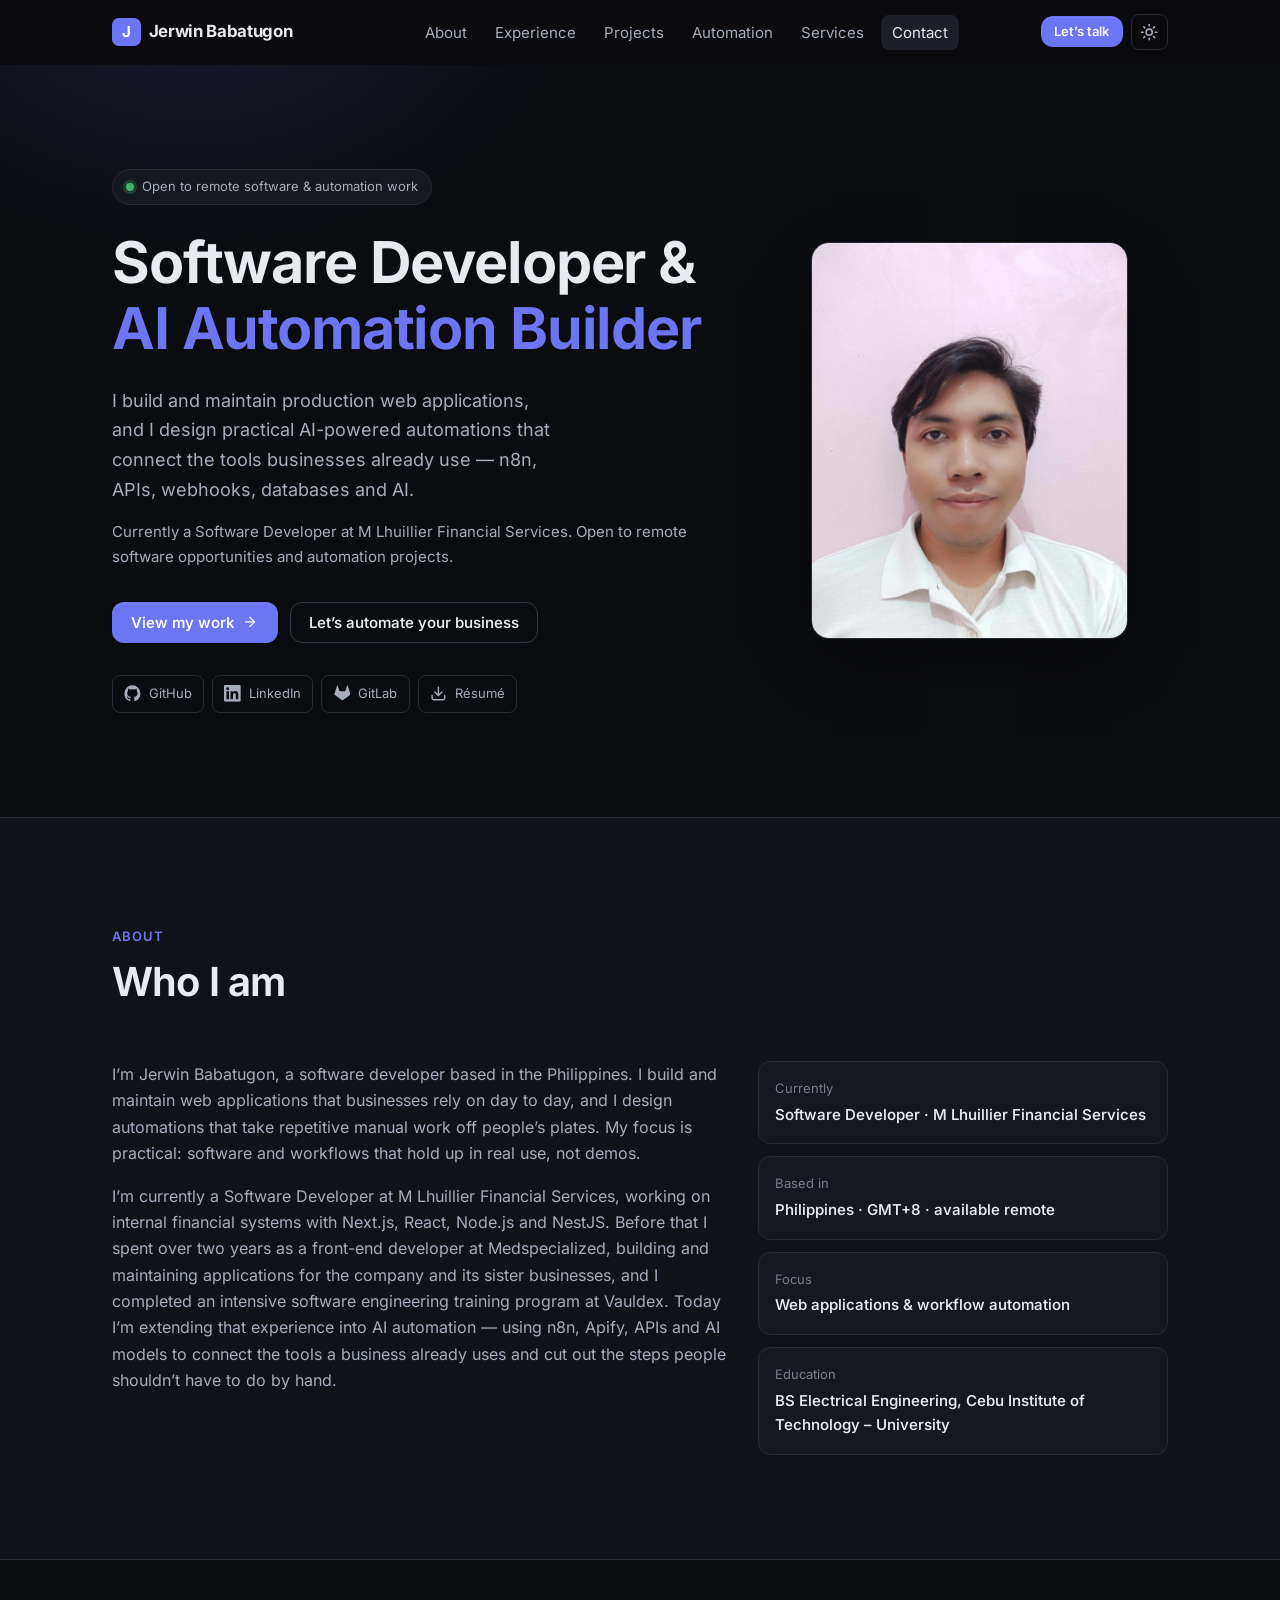
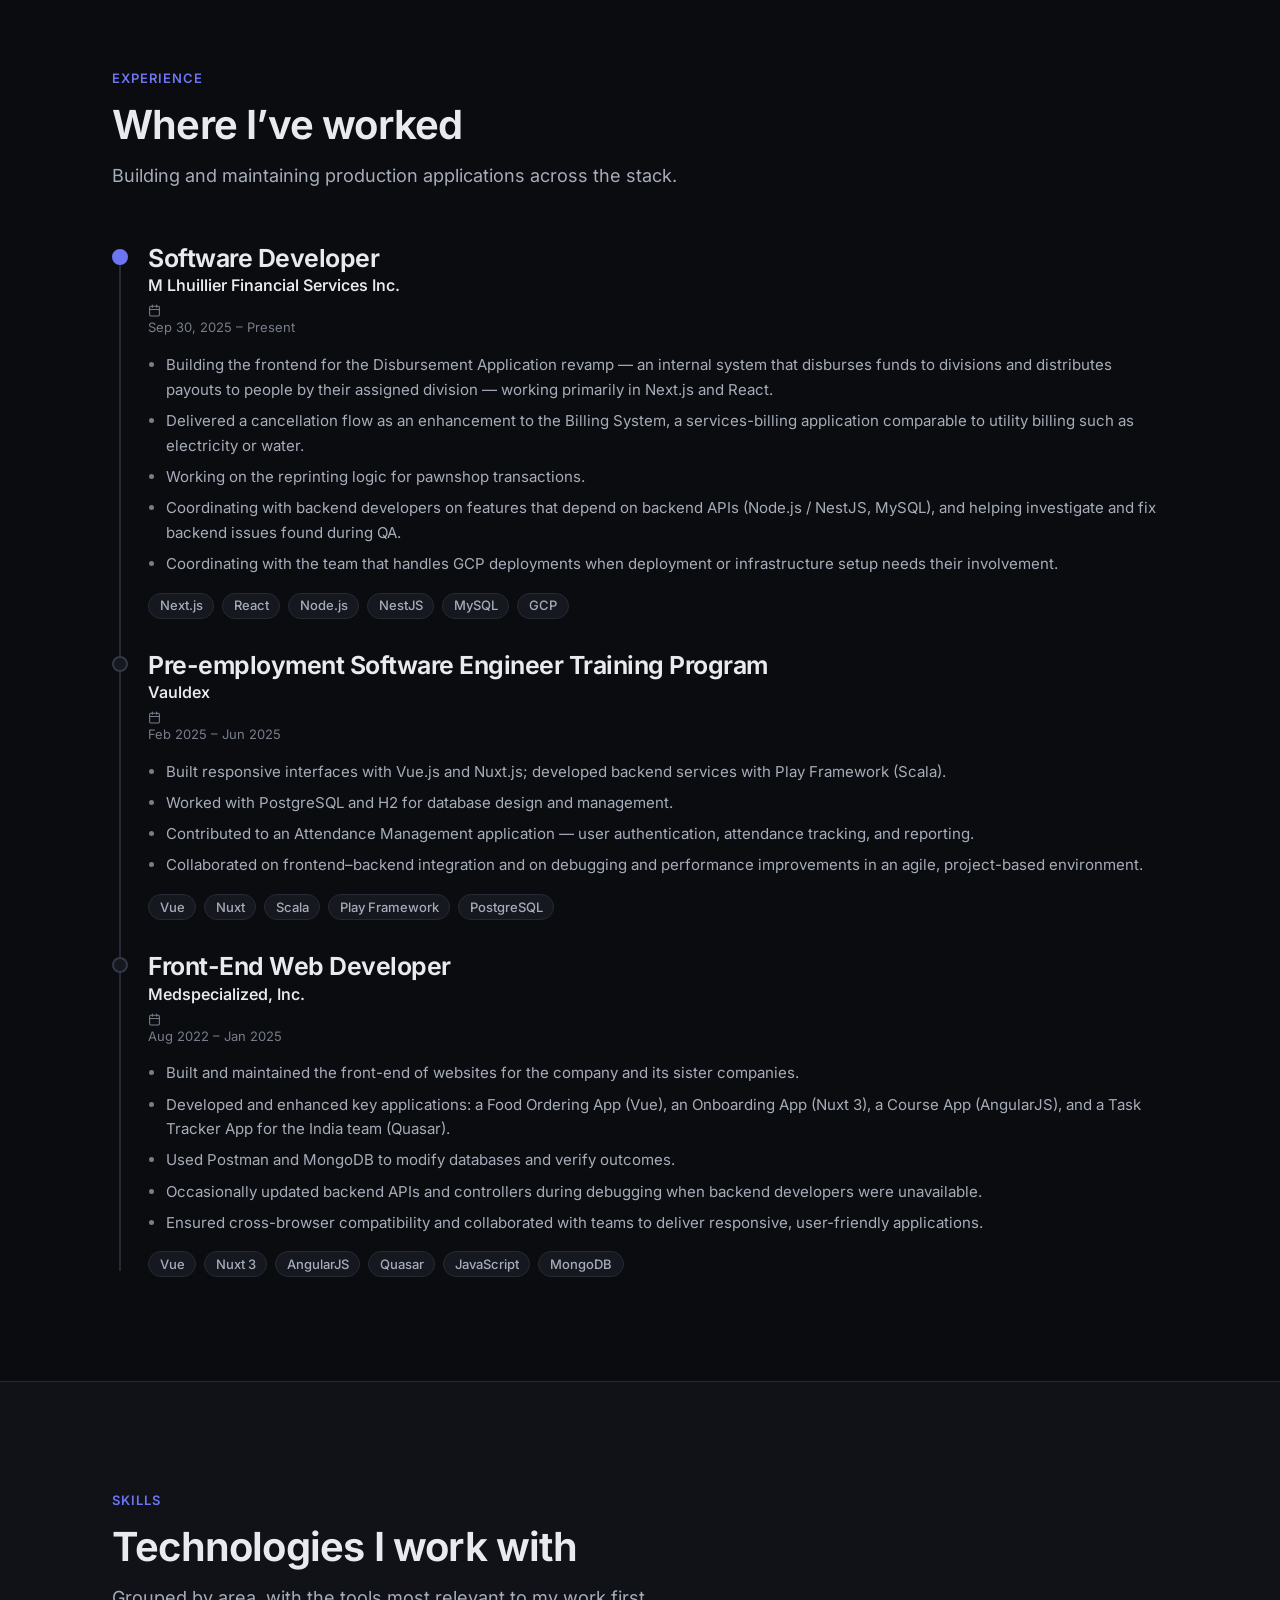
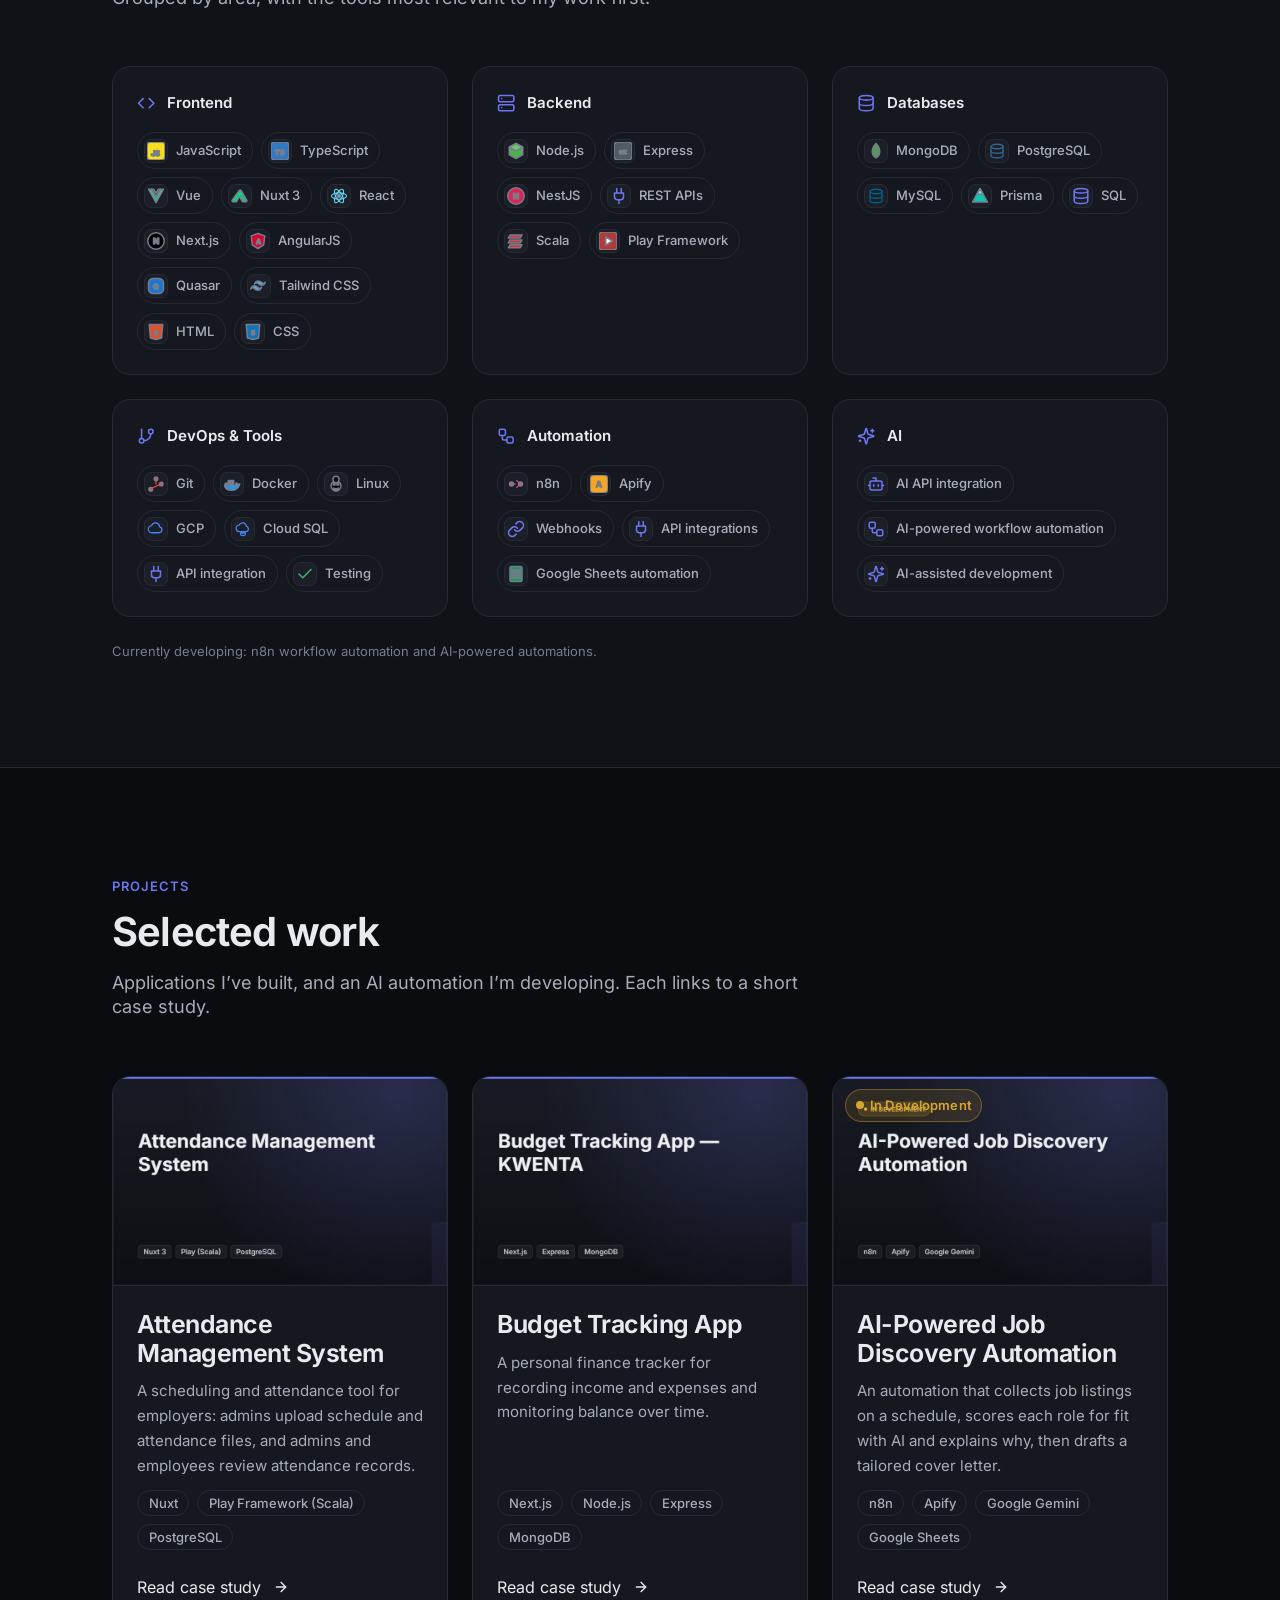
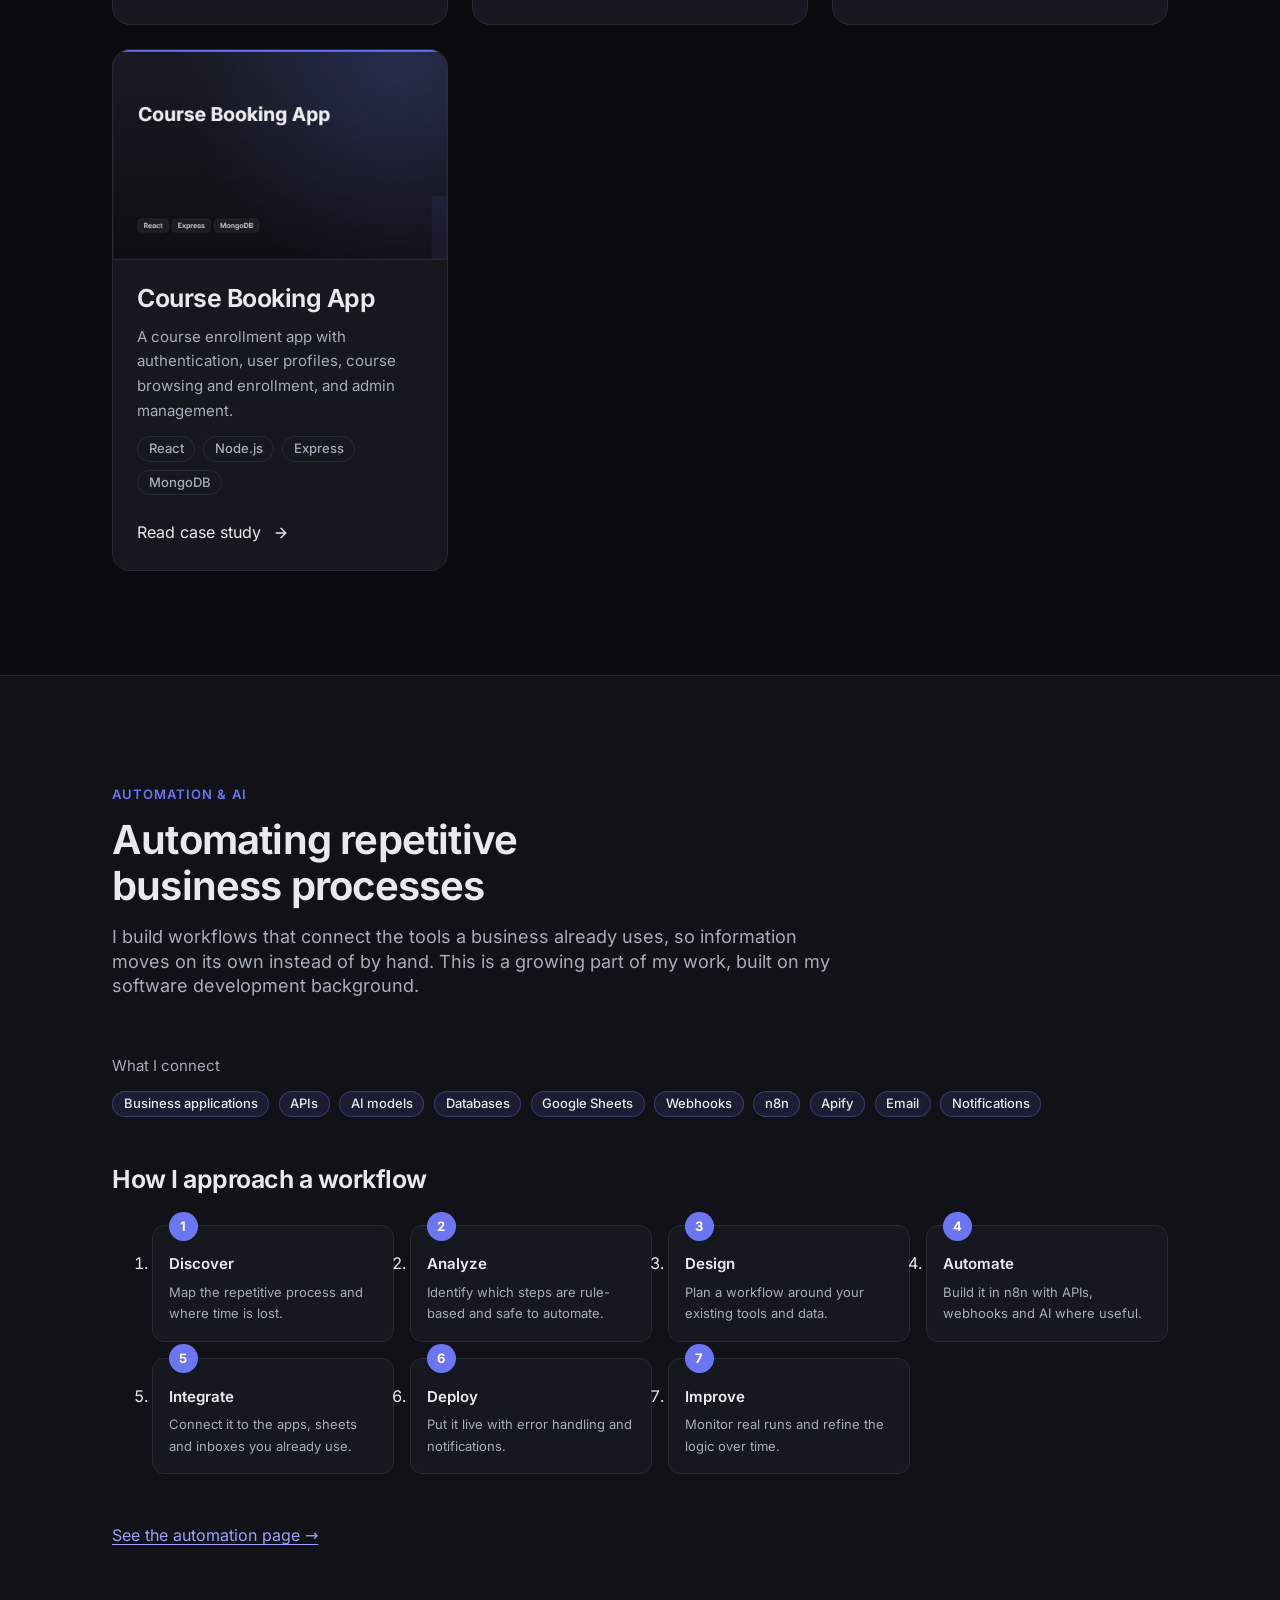
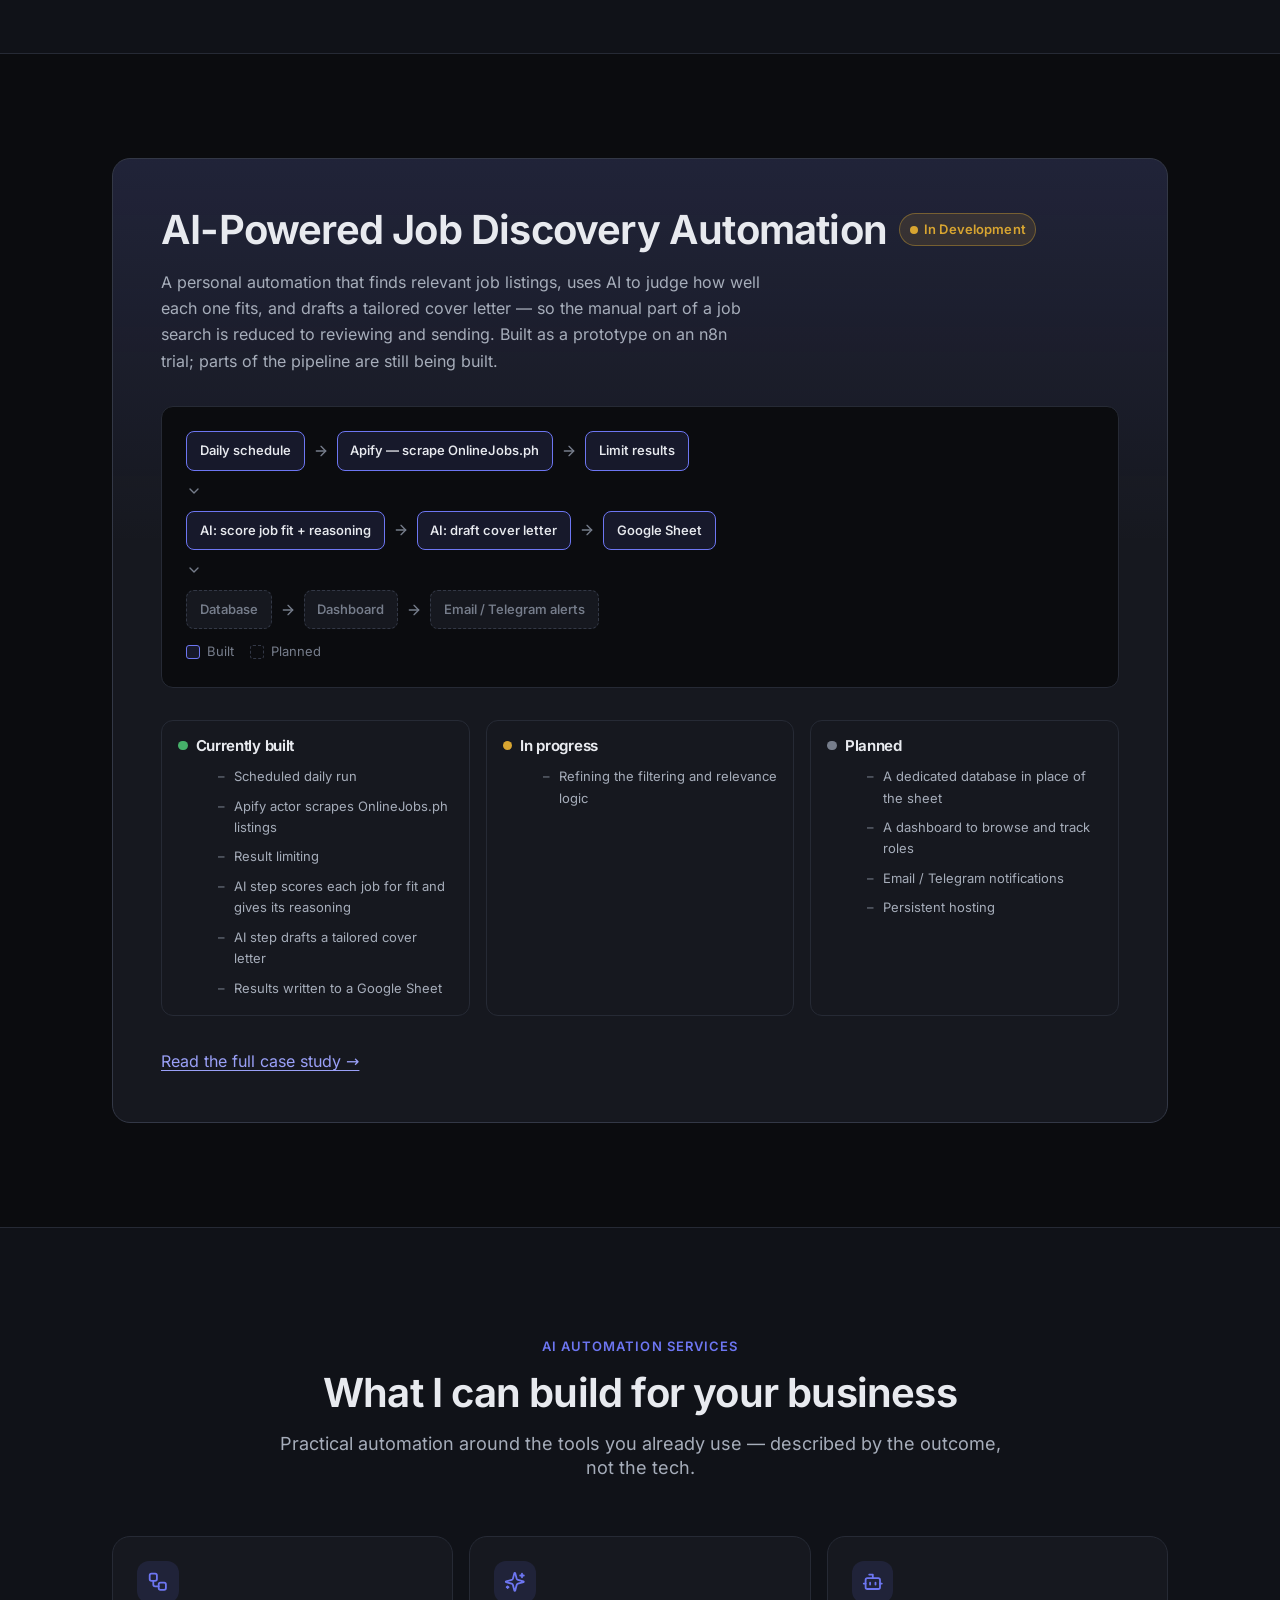
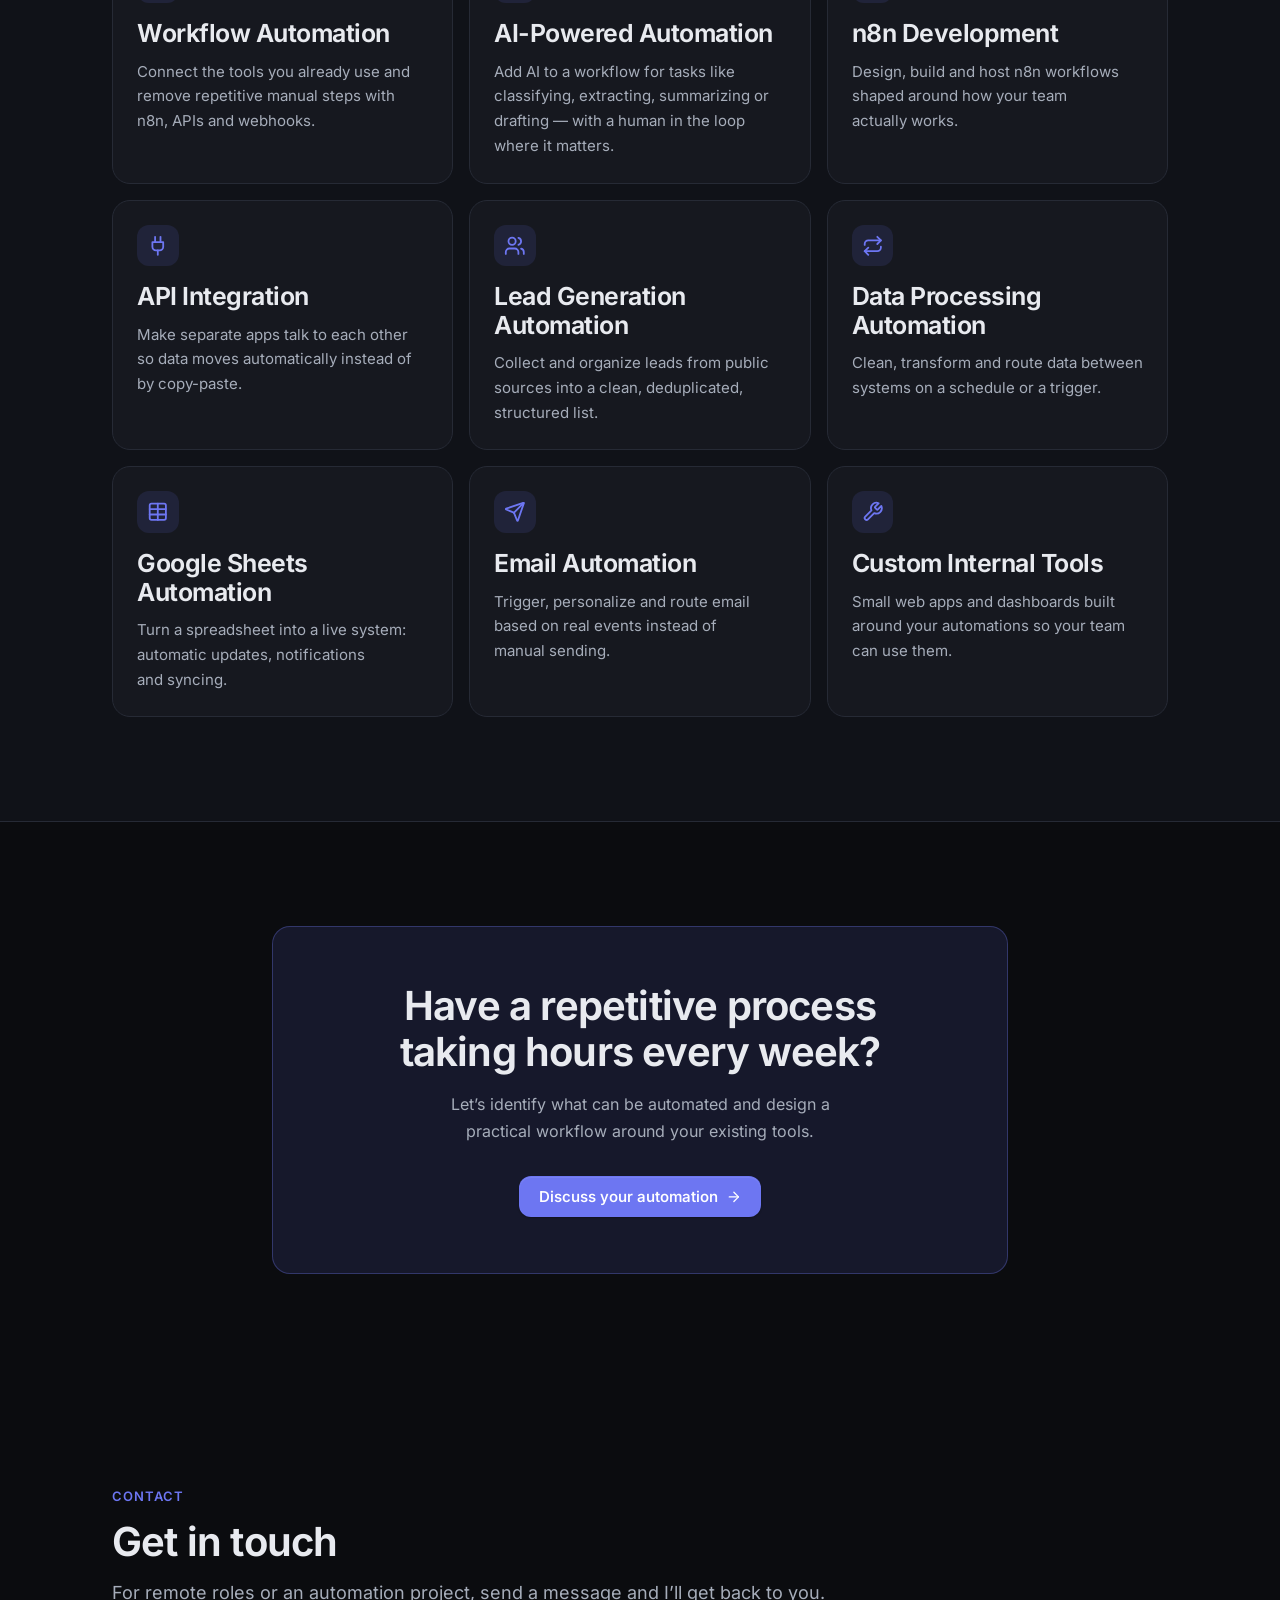
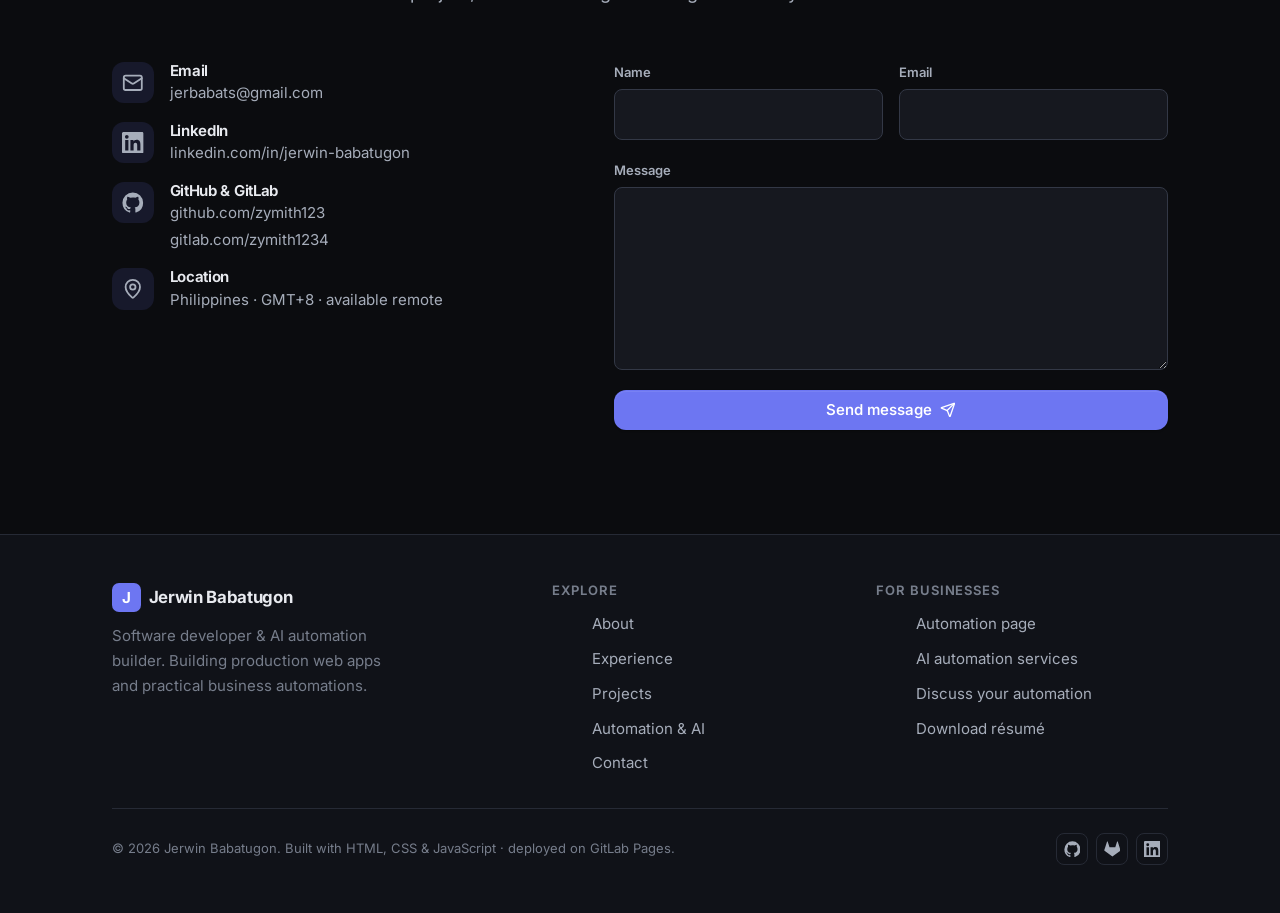
==== public/index.html @ f81b42f7 "Fix low-contrast tech-logo icons: proper colors + a visible tile behind each - Give every tech-chip " ====
<!DOCTYPE html>
<html lang="en" data-theme="dark">
<head>
  <meta charset="utf-8">
  <meta name="viewport" content="width=device-width, initial-scale=1">

  <title>Jerwin Babatugon — Software Developer &amp; AI Automation Builder</title>
  <meta name="description" content="Jerwin Babatugon is a software developer in the Philippines building production web apps with Next.js, React, Node.js and NestJS, and practical AI automations with n8n. Open to remote roles and automation projects.">
  <meta name="author" content="Jerwin Babatugon">
  <link rel="canonical" href="https://zymith1234.gitlab.io/jerwin-full-stack-dev/">

  <meta name="theme-color" content="#0b0c0f">
  <meta name="color-scheme" content="dark light">

  <!-- Open Graph / Twitter -->
  <meta property="og:type" content="website">
  <meta property="og:site_name" content="Jerwin Babatugon">
  <meta property="og:title" content="Jerwin Babatugon — Software Developer &amp; AI Automation Builder">
  <meta property="og:description" content="Software developer building production web apps with Next.js, React, Node.js and NestJS — and practical AI automations with n8n, APIs and webhooks.">
  <meta property="og:url" content="https://zymith1234.gitlab.io/jerwin-full-stack-dev/">
  <meta property="og:image" content="https://zymith1234.gitlab.io/jerwin-full-stack-dev/assets/img/og-image.jpg">
  <meta property="og:image:width" content="1200">
  <meta property="og:image:height" content="630">
  <meta name="twitter:card" content="summary_large_image">
  <meta name="twitter:title" content="Jerwin Babatugon — Software Developer &amp; AI Automation Builder">
  <meta name="twitter:description" content="Software developer building production web apps and practical AI automations.">
  <meta name="twitter:image" content="https://zymith1234.gitlab.io/jerwin-full-stack-dev/assets/img/og-image.jpg">

  <!-- Icons / manifest -->
  <link rel="icon" href="assets/img/favicon.svg" type="image/svg+xml">
  <link rel="icon" href="assets/img/favicon-32.png" sizes="32x32">
  <link rel="apple-touch-icon" href="assets/img/apple-touch-icon.png">
  <link rel="manifest" href="site.webmanifest">

  <!-- Fonts: self-hosted Inter, non-blocking -->
  <link rel="preload" href="assets/fonts/inter-variable.woff2" as="font" type="font/woff2" crossorigin>
  <link rel="stylesheet" href="assets/css/styles.css">

  <!-- Set theme before paint to avoid flash. Dark is the default. -->
  <script>
    document.documentElement.classList.add('js');
      try {
      var t = localStorage.getItem('theme');
      document.documentElement.setAttribute('data-theme', (t === 'light' || t === 'dark') ? t : 'dark');
    } catch (e) {
      document.documentElement.setAttribute('data-theme', 'dark');
    }
  </script>

  <script type="application/ld+json">
  {
    "@context": "https://schema.org",
    "@graph": [
      {
        "@type": "Person",
        "@id": "https://zymith1234.gitlab.io/jerwin-full-stack-dev/#person",
        "name": "Jerwin Babatugon",
        "jobTitle": "Software Developer",
        "url": "https://zymith1234.gitlab.io/jerwin-full-stack-dev/",
        "email": "mailto:jerbabats@gmail.com",
        "worksFor": { "@type": "Organization", "name": "M Lhuillier Financial Services Inc." },
        "address": { "@type": "PostalAddress", "addressCountry": "PH" },
        "knowsAbout": [
          "Software Development", "JavaScript", "TypeScript", "Vue.js", "Nuxt",
          "React", "Next.js", "Node.js", "NestJS", "MySQL", "PostgreSQL",
          "REST APIs", "Workflow Automation", "n8n", "AI Automation", "API Integration"
        ],
        "sameAs": [
          "https://github.com/zymith123",
          "https://gitlab.com/zymith1234",
          "https://www.linkedin.com/in/jerwin-babatugon"
        ]
      },
      {
        "@type": "WebSite",
        "@id": "https://zymith1234.gitlab.io/jerwin-full-stack-dev/#website",
        "url": "https://zymith1234.gitlab.io/jerwin-full-stack-dev/",
        "name": "Jerwin Babatugon — Portfolio",
        "publisher": { "@id": "https://zymith1234.gitlab.io/jerwin-full-stack-dev/#person" }
      }
    ]
  }
  </script>
</head>
<body>
  <svg id="icon-sprite" xmlns="http://www.w3.org/2000/svg" style="display:none" aria-hidden="true">
    <!-- stroke icons inherit fill/stroke/stroke-width from the consuming <svg> via CSS -->

    <symbol id="i-arrow-right" viewBox="0 0 24 24"><path d="M5 12h14"/><path d="m12 5 7 7-7 7"/></symbol>
    <symbol id="i-arrow-left" viewBox="0 0 24 24"><path d="m12 19-7-7 7-7"/><path d="M19 12H5"/></symbol>
    <symbol id="i-arrow-up" viewBox="0 0 24 24"><path d="m5 12 7-7 7 7"/><path d="M12 19V5"/></symbol>
    <symbol id="i-arrow-up-right" viewBox="0 0 24 24"><path d="M7 7h10v10"/><path d="M7 17 17 7"/></symbol>
    <symbol id="i-external" viewBox="0 0 24 24"><path d="M15 3h6v6"/><path d="M10 14 21 3"/><path d="M18 13v6a2 2 0 0 1-2 2H5a2 2 0 0 1-2-2V8a2 2 0 0 1 2-2h6"/></symbol>
    <symbol id="i-chevron-left" viewBox="0 0 24 24"><path d="m15 18-6-6 6-6"/></symbol>
    <symbol id="i-chevron-right" viewBox="0 0 24 24"><path d="m9 18 6-6-6-6"/></symbol>
    <symbol id="i-chevron-down" viewBox="0 0 24 24"><path d="m6 9 6 6 6-6"/></symbol>

    <symbol id="i-menu" viewBox="0 0 24 24"><line x1="4" x2="20" y1="6" y2="6"/><line x1="4" x2="20" y1="12" y2="12"/><line x1="4" x2="20" y1="18" y2="18"/></symbol>
    <symbol id="i-x" viewBox="0 0 24 24"><path d="M18 6 6 18"/><path d="m6 6 12 12"/></symbol>
    <symbol id="i-check" viewBox="0 0 24 24"><path d="M20 6 9 17l-5-5"/></symbol>
    <symbol id="i-sun" viewBox="0 0 24 24"><circle cx="12" cy="12" r="4"/><path d="M12 2v2"/><path d="M12 20v2"/><path d="m4.93 4.93 1.41 1.41"/><path d="m17.66 17.66 1.41 1.41"/><path d="M2 12h2"/><path d="M20 12h2"/><path d="m6.34 17.66-1.41 1.41"/><path d="m19.07 4.93-1.41 1.41"/></symbol>
    <symbol id="i-moon" viewBox="0 0 24 24"><path d="M12 3a6 6 0 0 0 9 9 9 9 0 1 1-9-9Z"/></symbol>

    <symbol id="i-mail" viewBox="0 0 24 24"><rect width="20" height="16" x="2" y="4" rx="2"/><path d="m22 7-8.97 5.7a1.94 1.94 0 0 1-2.06 0L2 7"/></symbol>
    <symbol id="i-download" viewBox="0 0 24 24"><path d="M21 15v4a2 2 0 0 1-2 2H5a2 2 0 0 1-2-2v-4"/><polyline points="7 10 12 15 17 10"/><line x1="12" x2="12" y1="15" y2="3"/></symbol>
    <symbol id="i-map-pin" viewBox="0 0 24 24"><path d="M20 10c0 4.993-5.539 10.193-7.399 11.799a1 1 0 0 1-1.202 0C9.539 20.193 4 14.993 4 10a8 8 0 0 1 16 0"/><circle cx="12" cy="10" r="3"/></symbol>
    <symbol id="i-calendar" viewBox="0 0 24 24"><path d="M8 2v4"/><path d="M16 2v4"/><rect width="18" height="18" x="3" y="4" rx="2"/><path d="M3 10h18"/></symbol>

    <symbol id="i-code" viewBox="0 0 24 24"><polyline points="16 18 22 12 16 6"/><polyline points="8 6 2 12 8 18"/></symbol>
    <symbol id="i-server" viewBox="0 0 24 24"><rect width="20" height="8" x="2" y="2" rx="2"/><rect width="20" height="8" x="2" y="14" rx="2"/><line x1="6" x2="6.01" y1="6" y2="6"/><line x1="6" x2="6.01" y1="18" y2="18"/></symbol>
    <symbol id="i-database" viewBox="0 0 24 24"><ellipse cx="12" cy="5" rx="9" ry="3"/><path d="M3 5v14a9 3 0 0 0 18 0V5"/><path d="M3 12a9 3 0 0 0 18 0"/></symbol>
    <symbol id="i-git-branch" viewBox="0 0 24 24"><line x1="6" x2="6" y1="3" y2="15"/><circle cx="18" cy="6" r="3"/><circle cx="6" cy="18" r="3"/><path d="M18 9a9 9 0 0 1-9 9"/></symbol>
    <symbol id="i-workflow" viewBox="0 0 24 24"><rect width="8" height="8" x="3" y="3" rx="2"/><path d="M7 11v4a2 2 0 0 0 2 2h4"/><rect width="8" height="8" x="13" y="13" rx="2"/></symbol>
    <symbol id="i-sparkles" viewBox="0 0 24 24"><path d="M9.937 15.5A2 2 0 0 0 8.5 14.063l-6.135-1.582a.5.5 0 0 1 0-.962L8.5 9.936A2 2 0 0 0 9.937 8.5l1.582-6.135a.5.5 0 0 1 .963 0L14.063 8.5A2 2 0 0 0 15.5 9.937l6.135 1.581a.5.5 0 0 1 0 .964L15.5 14.063a2 2 0 0 0-1.437 1.437l-1.582 6.135a.5.5 0 0 1-.963 0z"/><path d="M20 3v4"/><path d="M22 5h-4"/><path d="M4 17v2"/><path d="M5 18H3"/></symbol>
    <symbol id="i-plug" viewBox="0 0 24 24"><path d="M12 22v-5"/><path d="M9 8V2"/><path d="M15 8V2"/><path d="M18 8v5a4 4 0 0 1-4 4h-4a4 4 0 0 1-4-4V8Z"/></symbol>
    <symbol id="i-users" viewBox="0 0 24 24"><path d="M16 21v-2a4 4 0 0 0-4-4H6a4 4 0 0 0-4 4v2"/><circle cx="9" cy="7" r="4"/><path d="M22 21v-2a4 4 0 0 0-3-3.87"/><path d="M16 3.13a4 4 0 0 1 0 7.75"/></symbol>
    <symbol id="i-repeat" viewBox="0 0 24 24"><path d="m17 2 4 4-4 4"/><path d="M3 11v-1a4 4 0 0 1 4-4h14"/><path d="m7 22-4-4 4-4"/><path d="M21 13v1a4 4 0 0 1-4 4H3"/></symbol>
    <symbol id="i-table" viewBox="0 0 24 24"><path d="M12 3v18"/><rect width="18" height="18" x="3" y="3" rx="2"/><path d="M3 9h18"/><path d="M3 15h18"/></symbol>
    <symbol id="i-send" viewBox="0 0 24 24"><path d="M14.536 21.686a.5.5 0 0 0 .937-.024l6.5-19a.496.496 0 0 0-.635-.635l-19 6.5a.5.5 0 0 0-.024.937l7.93 3.18a2 2 0 0 1 1.112 1.11z"/><path d="m21.854 2.147-10.94 10.939"/></symbol>
    <symbol id="i-wrench" viewBox="0 0 24 24"><path d="M14.7 6.3a1 1 0 0 0 0 1.4l1.6 1.6a1 1 0 0 0 1.4 0l3.77-3.77a6 6 0 0 1-7.94 7.94l-6.91 6.91a2.12 2.12 0 0 1-3-3l6.91-6.91a6 6 0 0 1 7.94-7.94l-3.76 3.76z"/></symbol>
    <symbol id="i-bot" viewBox="0 0 24 24"><path d="M12 8V4H8"/><rect width="16" height="12" x="4" y="8" rx="2"/><path d="M2 14h2"/><path d="M20 14h2"/><path d="M15 13v2"/><path d="M9 13v2"/></symbol>
    <symbol id="i-layers" viewBox="0 0 24 24"><path d="M12.83 2.18a2 2 0 0 0-1.66 0L2.6 6.08a1 1 0 0 0 0 1.83l8.58 3.91a2 2 0 0 0 1.66 0l8.58-3.9a1 1 0 0 0 0-1.83z"/><path d="M2 12a1 1 0 0 0 .58.91l8.6 3.91a2 2 0 0 0 1.65 0l8.58-3.9A1 1 0 0 0 22 12"/><path d="M2 17a1 1 0 0 0 .58.91l8.6 3.91a2 2 0 0 0 1.65 0l8.58-3.9A1 1 0 0 0 22 17"/></symbol>
    <symbol id="i-search" viewBox="0 0 24 24"><circle cx="11" cy="11" r="8"/><path d="m21 21-4.3-4.3"/></symbol>
    <symbol id="i-clipboard" viewBox="0 0 24 24"><rect width="8" height="4" x="8" y="2" rx="1"/><path d="M16 4h2a2 2 0 0 1 2 2v14a2 2 0 0 1-2 2H6a2 2 0 0 1-2-2V6a2 2 0 0 1 2-2h2"/></symbol>
    <symbol id="i-pen" viewBox="0 0 24 24"><path d="M12 20h9"/><path d="M16.376 3.622a1 1 0 0 1 3.002 3.002L7.368 18.635a2 2 0 0 1-.855.506l-2.872.838a.5.5 0 0 1-.62-.62l.838-2.872a2 2 0 0 1 .506-.854z"/></symbol>
    <symbol id="i-rocket" viewBox="0 0 24 24"><path d="M4.5 16.5c-1.5 1.26-2 5-2 5s3.74-.5 5-2c.71-.84.7-2.13-.09-2.91a2.18 2.18 0 0 0-2.91-.09z"/><path d="m12 15-3-3a22 22 0 0 1 2-3.95A12.88 12.88 0 0 1 22 2c0 2.72-.78 7.5-6 11a22.35 22.35 0 0 1-4 2z"/><path d="M9 12H4s.55-3.03 2-4c1.62-1.08 5 0 5 0"/><path d="M12 15v5s3.03-.55 4-2c1.08-1.62 0-5 0-5"/></symbol>
    <symbol id="i-trending-up" viewBox="0 0 24 24"><path d="M16 7h6v6"/><path d="m22 7-8.5 8.5-5-5L2 17"/></symbol>
    <symbol id="i-link" viewBox="0 0 24 24"><path d="M10 13a5 5 0 0 0 7.54.54l3-3a5 5 0 0 0-7.07-7.07l-1.72 1.71"/><path d="M14 11a5 5 0 0 0-7.54-.54l-3 3a5 5 0 0 0 7.07 7.07l1.71-1.71"/></symbol>

    <!-- brand glyphs: fill-based -->
    <symbol id="i-github" viewBox="0 0 24 24" fill="currentColor" stroke="none"><path d="M12 .5A11.5 11.5 0 0 0 .5 12a11.5 11.5 0 0 0 7.86 10.92c.575.106.785-.25.785-.556 0-.274-.01-1-.015-1.964-3.196.695-3.87-1.54-3.87-1.54-.523-1.328-1.277-1.682-1.277-1.682-1.043-.714.08-.699.08-.699 1.153.081 1.76 1.184 1.76 1.184 1.025 1.756 2.69 1.249 3.345.955.104-.742.401-1.249.729-1.536-2.552-.29-5.235-1.276-5.235-5.68 0-1.255.448-2.28 1.183-3.084-.119-.29-.513-1.459.112-3.042 0 0 .965-.309 3.163 1.178a11.02 11.02 0 0 1 2.88-.387c.977.004 1.96.132 2.88.387 2.196-1.487 3.16-1.178 3.16-1.178.626 1.583.232 2.752.114 3.042.737.804 1.182 1.829 1.182 3.084 0 4.415-2.687 5.386-5.247 5.671.413.355.78 1.056.78 2.129 0 1.537-.014 2.776-.014 3.154 0 .309.207.668.79.555A11.5 11.5 0 0 0 23.5 12 11.5 11.5 0 0 0 12 .5Z"/></symbol>
    <symbol id="i-linkedin" viewBox="0 0 24 24" fill="currentColor" stroke="none"><path d="M20.45 20.45h-3.56v-5.57c0-1.33-.03-3.04-1.85-3.04-1.85 0-2.14 1.45-2.14 2.94v5.67H9.35V9h3.42v1.56h.05c.48-.9 1.64-1.85 3.37-1.85 3.6 0 4.27 2.37 4.27 5.46v6.28zM5.34 7.43a2.07 2.07 0 1 1 0-4.14 2.07 2.07 0 0 1 0 4.14zM7.12 20.45H3.55V9h3.57v11.45zM22.22 0H1.77C.79 0 0 .77 0 1.72v20.56C0 23.23.79 24 1.77 24h20.45c.98 0 1.78-.77 1.78-1.72V1.72C24 .77 23.2 0 22.22 0z"/></symbol>
    <symbol id="i-gitlab" viewBox="0 0 24 24" fill="currentColor" stroke="none"><path d="m23.55 13.03-1.32-4.08-2.62-8.06a.45.45 0 0 0-.86 0L16.13 8.9H7.87L5.25.89a.45.45 0 0 0-.86 0L1.77 8.95.45 13.03a.9.9 0 0 0 .33 1.01L12 22.28l11.22-8.24a.9.9 0 0 0 .33-1.01"/></symbol>

    <symbol id="i-briefcase" viewBox="0 0 24 24"><path d="M16 20V4a2 2 0 0 0-2-2h-4a2 2 0 0 0-2 2v16"/><rect width="20" height="14" x="2" y="6" rx="2"/></symbol>
    <symbol id="i-graduation" viewBox="0 0 24 24"><path d="M21.42 10.922a1 1 0 0 0-.019-1.838L12.83 5.18a2 2 0 0 0-1.66 0L2.6 9.08a1 1 0 0 0 0 1.832l8.57 3.908a2 2 0 0 0 1.66 0z"/><path d="M22 10v6"/><path d="M6 12.5V16a6 3 0 0 0 12 0v-3.5"/></symbol>

    <!-- technology logos: colors are baked in (not currentColor) so they read correctly in both themes -->
    <symbol id="logo-javascript" viewBox="0 0 24 24"><rect width="24" height="24" rx="5" fill="#F7DF1E"/><text x="16.7" y="18.5" font-size="10" font-weight="700" text-anchor="end" fill="#111">JS</text></symbol>
    <symbol id="logo-typescript" viewBox="0 0 24 24"><rect width="24" height="24" rx="5" fill="#3178C6"/><text x="12" y="16.8" font-size="9.5" font-weight="700" text-anchor="middle" fill="#fff">TS</text></symbol>
    <symbol id="logo-vue" viewBox="0 0 24 24"><path fill="#41B883" d="M2 3h4.1L12 13.2 17.9 3H22L12 21z"/><path fill="#35495E" d="M6.1 3H9l3 5.2L15 3h2.9L12 13.2z"/></symbol>
    <symbol id="logo-nuxt" viewBox="0 0 24 24"><path fill="#00DC82" d="M11.14 4.7a1.4 1.4 0 0 1 2.42.02l7.44 12.9a1.4 1.4 0 0 1-1.21 2.1h-4.4l-4.1-7.1-4.09 7.1H2.8a1.4 1.4 0 0 1-1.21-2.1z"/><path fill="#00DC82" opacity=".55" d="m14.6 9.9 4.16 7.2-.14.62h-3.83l-1.98-3.42z"/></symbol>
    <symbol id="logo-react" viewBox="0 0 24 24"><g fill="none" stroke="#61DAFB" stroke-width="1.4"><ellipse cx="12" cy="12" rx="10" ry="4.2"/><ellipse cx="12" cy="12" rx="10" ry="4.2" transform="rotate(60 12 12)"/><ellipse cx="12" cy="12" rx="10" ry="4.2" transform="rotate(120 12 12)"/></g><circle cx="12" cy="12" r="2.1" fill="#61DAFB"/></symbol>
    <symbol id="logo-nextjs" viewBox="0 0 24 24"><circle cx="12" cy="12" r="11" fill="#000"/><text x="12" y="16.3" font-size="11" font-weight="700" text-anchor="middle" fill="#fff">N</text></symbol>
    <symbol id="logo-angular" viewBox="0 0 24 24"><path fill="#DD0031" d="M12 2 21 5.2l-1.4 12.1L12 22l-7.6-4.7L3 5.2z"/><text x="12" y="16" font-size="9" font-weight="700" text-anchor="middle" fill="#fff">A</text></symbol>
    <symbol id="logo-quasar" viewBox="0 0 24 24"><rect x="2" y="2" width="20" height="20" rx="6" fill="#1976D2"/><text x="12" y="16" font-size="9.5" font-weight="700" text-anchor="middle" fill="#fff">Q</text></symbol>
    <symbol id="logo-tailwind" viewBox="0 0 24 24"><path fill="#38BDF8" d="M6 9.2c.8-2.7 2.5-4 5.1-4 3.7 0 4.2 2.7 6 3.2 1.2.4 2.3-.1 3.3-1.4-.8 2.7-2.5 4-5.1 4-3.7 0-4.2-2.7-6-3.2-1.2-.4-2.3.1-3.3 1.4z"/><path fill="#38BDF8" d="M1 15.8c.8-2.7 2.5-4 5.1-4 3.7 0 4.2 2.7 6 3.2 1.2.4 2.3-.1 3.3-1.4-.8 2.7-2.5 4-5.1 4-3.7 0-4.2-2.7-6-3.2-1.2-.4-2.3.1-3.3 1.4z"/></symbol>
    <symbol id="logo-html5" viewBox="0 0 24 24"><path fill="#E34F26" d="M3 2h18l-1.6 18.1L12 22l-7.4-1.9z"/><text x="12" y="16" font-size="8.5" font-weight="700" text-anchor="middle" fill="#fff">5</text></symbol>
    <symbol id="logo-css3" viewBox="0 0 24 24"><path fill="#1572B6" d="M3 2h18l-1.6 18.1L12 22l-7.4-1.9z"/><text x="12" y="16" font-size="8.5" font-weight="700" text-anchor="middle" fill="#fff">3</text></symbol>
    <symbol id="logo-nodejs" viewBox="0 0 24 24"><path fill="#4CAF50" d="M12 2 21 7v10l-9 5-9-5V7z"/><path fill="#6CC96F" d="M12 2 21 7l-9 5-9-5z"/></symbol>
    <symbol id="logo-express" viewBox="0 0 24 24"><rect width="24" height="24" rx="5" fill="#525A65"/><text x="12" y="16" font-size="9" font-weight="700" text-anchor="middle" fill="#fff">ex</text></symbol>
    <symbol id="logo-nestjs" viewBox="0 0 24 24"><circle cx="12" cy="12" r="11" fill="#E0234E"/><text x="12" y="16.3" font-size="10.5" font-weight="700" text-anchor="middle" fill="#fff">N</text></symbol>
    <symbol id="logo-scala" viewBox="0 0 24 24"><g fill="#DC322F"><path d="M4 4h16l-2.3 4H1.7z"/><path d="M4 10.5h16l-2.3 4H1.7z"/><path d="M4 17h16l-2.3 4H1.7z"/></g></symbol>
    <symbol id="logo-play" viewBox="0 0 24 24"><rect width="24" height="24" rx="5" fill="#B33A3A"/><path fill="#fff" d="M9 6.5v11l9-5.5z"/></symbol>
    <symbol id="logo-mongodb" viewBox="0 0 24 24"><path fill="#47A248" d="M12 2c3 3 5 6.7 5 10.6 0 4-2.2 7-5 8.4-2.8-1.4-5-4.4-5-8.4C7 8.7 9 5 12 2z"/><path fill="#3F9142" d="M12 2c.7 3.2.7 15.5 0 19 0-4.2 0-16.1 0-19z" opacity=".6"/></symbol>
    <symbol id="logo-postgresql" viewBox="0 0 24 24"><g fill="none" stroke="#336791" stroke-width="1.7"><ellipse cx="12" cy="6" rx="8" ry="3"/><path d="M4 6v12a8 3 0 0 0 16 0V6"/><path d="M4 12a8 3 0 0 0 16 0"/></g></symbol>
    <symbol id="logo-mysql" viewBox="0 0 24 24"><g fill="none" stroke="#00618A" stroke-width="1.7"><ellipse cx="12" cy="6" rx="8" ry="3"/><path d="M4 6v12a8 3 0 0 0 16 0V6"/><path d="M4 12a8 3 0 0 0 16 0"/></g></symbol>
    <symbol id="logo-prisma" viewBox="0 0 24 24"><path fill="#0BC7B0" d="M12 2 22 20H2z"/><path fill="#5EEDDB" d="m12 2 4.2 7.7-8.4 0z"/></symbol>
    <symbol id="logo-git" viewBox="0 0 24 24"><g fill="#F05032"><circle cx="5" cy="19" r="2.4"/><circle cx="19" cy="12" r="2.4"/><circle cx="12" cy="5" r="2.4"/></g><g stroke="#F05032" stroke-width="1.6"><path d="M12 7.4V12M6.7 17.3 17 13"/></g></symbol>
    <symbol id="logo-docker" viewBox="0 0 24 24"><g fill="#2496ED"><rect x="3" y="11" width="3.4" height="3" rx=".4"/><rect x="7" y="11" width="3.4" height="3" rx=".4"/><rect x="11" y="11" width="3.4" height="3" rx=".4"/><rect x="7" y="7.2" width="3.4" height="3" rx=".4"/><rect x="11" y="7.2" width="3.4" height="3" rx=".4"/></g><path fill="#2496ED" d="M2 14c1 4 4 6.3 9 6.3 6.3 0 10-3.4 11.2-8-1-.6-2.3-.4-3-.1-.3-1-1.3-1.7-1.3-1.7s-1.2 1-.9 2.6c-.5.3-1.7.7-3.2.7H2.6c-.3 1-.6.2-.6.2z"/></symbol>
    <symbol id="logo-linux" viewBox="0 0 24 24"><ellipse cx="12" cy="14.5" rx="6.5" ry="7" fill="#0a0a0a"/><path fill="#0a0a0a" d="M8 6c0-2.5 1.8-4.3 4-4.3S16 3.5 16 6l-1 4H9z"/><circle cx="9.6" cy="12.2" r="1.3" fill="#fff"/><circle cx="14.4" cy="12.2" r="1.3" fill="#fff"/><circle cx="9.6" cy="12.4" r=".5" fill="#0a0a0a"/><circle cx="14.4" cy="12.4" r=".5" fill="#0a0a0a"/><path fill="#F7C816" d="M9 17.5c1.4 1 4.6 1 6 0 .3 1.6-.3 3-3 3s-3.3-1.4-3-3z"/></symbol>
    <symbol id="logo-gcp" viewBox="0 0 24 24"><path fill="none" stroke="#4285F4" stroke-width="1.7" d="M7 17h9a4 4 0 0 0 .8-7.9 5.5 5.5 0 0 0-10.6-1.7A4.5 4.5 0 0 0 7 17Z"/></symbol>
    <symbol id="logo-cloudsql" viewBox="0 0 24 24"><path fill="none" stroke="#4285F4" stroke-width="1.6" d="M7.5 15.5h8.2a3.6 3.6 0 0 0 .7-7.1 5 5 0 0 0-9.6-1.6 4 4 0 0 0 .7 8.7Z"/><g fill="none" stroke="#4285F4" stroke-width="1.4"><ellipse cx="12" cy="17.3" rx="3.2" ry="1.1"/><path d="M8.8 17.3v2.4c0 .6 1.4 1.1 3.2 1.1s3.2-.5 3.2-1.1v-2.4"/></g></symbol>
    <symbol id="logo-n8n" viewBox="0 0 24 24"><g fill="none" stroke="#EA4B71" stroke-width="1.6"><path d="M6 12h5M13 7.5 18 12l-5 4.5"/></g><circle cx="6" cy="12" r="2.6" fill="#EA4B71"/><circle cx="18" cy="12" r="2.6" fill="#EA4B71"/></symbol>
    <symbol id="logo-apify" viewBox="0 0 24 24"><rect width="24" height="24" rx="6" fill="#F5A623"/><text x="12" y="16.3" font-size="10.5" font-weight="700" text-anchor="middle" fill="#1a1200">A</text></symbol>
    <symbol id="logo-sheets" viewBox="0 0 24 24"><rect x="4" y="2" width="16" height="20" rx="2" fill="#0F9D58"/><g fill="#fff" opacity=".9"><rect x="6.5" y="6" width="11" height="1.6"/><rect x="6.5" y="9.4" width="11" height="1.6"/><rect x="6.5" y="12.8" width="11" height="1.6"/><rect x="6.5" y="16.2" width="11" height="1.6"/><rect x="11.2" y="6" width="1.6" height="11.8"/></g></symbol>
  </svg>
  <a class="skip-link" href="#main">Skip to content</a>

  <header class="site-header" id="site-header">
    <div class="container site-header__inner">
      <a class="brand" href="#home" aria-label="Jerwin Babatugon — home">
        <span class="brand__mark" aria-hidden="true">J</span>
        <span>Jerwin&nbsp;Babatugon</span>
      </a>

      <nav class="nav" id="primary-nav" aria-label="Primary">
        <ul class="nav__list">
          <li><a class="nav__link" href="#about">About</a></li>
          <li><a class="nav__link" href="#experience">Experience</a></li>
          <li><a class="nav__link" href="#projects">Projects</a></li>
          <li><a class="nav__link" href="#automation">Automation</a></li>
          <li><a class="nav__link" href="#services">Services</a></li>
          <li><a class="nav__link" href="#contact">Contact</a></li>
        </ul>
        <a class="btn btn--primary btn--sm nav__cta-mobile" href="#contact">Let&rsquo;s talk</a>
      </nav>

      <div class="header-actions">
        <a class="btn btn--primary btn--sm nav__cta-desktop" href="#contact">Let&rsquo;s talk</a>
        <button class="theme-toggle" id="theme-toggle" type="button" aria-label="Switch color theme" aria-pressed="false">
          <svg class="icon icon-moon" aria-hidden="true"><use href="#i-moon"></use></svg>
          <svg class="icon icon-sun" aria-hidden="true"><use href="#i-sun"></use></svg>
        </button>
        <button class="nav-toggle" id="nav-toggle" type="button" aria-label="Open menu" aria-expanded="false" aria-controls="primary-nav">
          <svg class="icon" aria-hidden="true"><use href="#i-menu"></use></svg>
        </button>
      </div>
    </div>
  </header>

  <main id="main">

    <!-- ================= HERO ================= -->
    <section class="hero" id="home">
      <div class="container hero__grid">
        <div class="hero__intro">
          <p class="hero__status">Open to remote software &amp; automation work</p>
          <h1 class="hero__title">Software Developer &amp;<br><span class="accent">AI Automation Builder</span></h1>
          <p class="hero__lead">
            I build and maintain production web applications, and I design practical
            AI-powered automations that connect the tools businesses already use &mdash;
            n8n, APIs, webhooks, databases and AI.
          </p>
          <p class="text-muted" style="margin-top:1rem;font-size:var(--fs-sm)">
            Currently a Software Developer at M Lhuillier Financial Services. Open to
            remote software opportunities and automation projects.
          </p>
          <div class="hero__cta">
            <a class="btn btn--primary" href="#projects">
              View my work
              <svg class="icon btn__icon" aria-hidden="true"><use href="#i-arrow-right"></use></svg>
            </a>
            <a class="btn btn--secondary" href="#automation">Let&rsquo;s automate your business</a>
          </div>
          <div class="link-row hero__links">
            <a href="https://github.com/zymith123" target="_blank" rel="noopener">
              <svg class="icon" aria-hidden="true"><use href="#i-github"></use></svg> GitHub
            </a>
            <a href="https://www.linkedin.com/in/jerwin-babatugon" target="_blank" rel="noopener">
              <svg class="icon" aria-hidden="true"><use href="#i-linkedin"></use></svg> LinkedIn
            </a>
            <a href="https://gitlab.com/zymith1234" target="_blank" rel="noopener">
              <svg class="icon" aria-hidden="true"><use href="#i-gitlab"></use></svg> GitLab
            </a>
            <a href="assets/cv/Jerwin-Babatugon-CV.pdf" target="_blank" rel="noopener">
              <svg class="icon" aria-hidden="true"><use href="#i-download"></use></svg> Résumé
            </a>
          </div>
        </div>

        <div class="hero__portrait">
          <img src="assets/img/profile.jpg" width="700" height="932"
               alt="Portrait of Jerwin Babatugon" fetchpriority="high">
        </div>
      </div>
    </section>

    <!-- ================= ABOUT ================= -->
    <section class="section section--tint section--border about" id="about">
      <div class="container">
        <div class="section__head">
          <span class="section__eyebrow">About</span>
          <h2 class="section__title">Who I am</h2>
        </div>
        <div class="about__grid">
          <div class="about__body reveal">
            <p>
              I&rsquo;m Jerwin Babatugon, a software developer based in the Philippines.
              I build and maintain web applications that businesses rely on day to day,
              and I design automations that take repetitive manual work off people&rsquo;s
              plates. My focus is practical: software and workflows that hold up in real
              use, not demos.
            </p>
            <p>
              I&rsquo;m currently a Software Developer at M Lhuillier Financial Services,
              working on internal financial systems with Next.js, React, Node.js and
              NestJS. Before that I spent over two years as a front-end developer at
              Medspecialized, building and maintaining applications for the company and
              its sister businesses, and I completed an intensive software engineering
              training program at Vauldex. Today I&rsquo;m extending that experience into
              AI automation &mdash; using n8n, Apify, APIs and AI models to connect the
              tools a business already uses and cut out the steps people shouldn&rsquo;t
              have to do by hand.
            </p>
          </div>
          <dl class="about__aside reveal">
            <div class="about__fact">
              <dt>Currently</dt>
              <dd>Software Developer &middot; M Lhuillier Financial Services</dd>
            </div>
            <div class="about__fact">
              <dt>Based in</dt>
              <dd>Philippines &middot; GMT+8 &middot; available remote</dd>
            </div>
            <div class="about__fact">
              <dt>Focus</dt>
              <dd>Web applications &amp; workflow automation</dd>
            </div>
            <div class="about__fact">
              <dt>Education</dt>
              <dd>BS Electrical Engineering, Cebu Institute of Technology &ndash; University</dd>
            </div>
          </dl>
        </div>
      </div>
    </section>

    <!-- ================= EXPERIENCE ================= -->
    <section class="section experience" id="experience">
      <div class="container">
        <div class="section__head">
          <span class="section__eyebrow">Experience</span>
          <h2 class="section__title">Where I&rsquo;ve worked</h2>
          <p class="section__subtitle">Building and maintaining production applications across the stack.</p>
        </div>

        <div class="timeline">
          <article class="timeline__item timeline__item--current reveal">
            <h3 class="timeline__role">Software Developer</h3>
            <p class="timeline__org">M Lhuillier Financial Services Inc.</p>
            <p class="timeline__meta">
              <span><svg class="icon" aria-hidden="true"><use href="#i-calendar"></use></svg>
              <time datetime="2025-09-30">Sep 30, 2025</time> &ndash; Present</span>
            </p>
            <ul class="timeline__list">
              <li>Building the frontend for the Disbursement Application revamp &mdash; an internal system that disburses funds to divisions and distributes payouts to people by their assigned division &mdash; working primarily in Next.js and React.</li>
              <li>Delivered a cancellation flow as an enhancement to the Billing System, a services-billing application comparable to utility billing such as electricity or water.</li>
              <li>Working on the reprinting logic for pawnshop transactions.</li>
              <li>Coordinating with backend developers on features that depend on backend APIs (Node.js / NestJS, MySQL), and helping investigate and fix backend issues found during QA.</li>
              <li>Coordinating with the team that handles GCP deployments when deployment or infrastructure setup needs their involvement.</li>
            </ul>
            <div class="chip-set timeline__tags">
              <span class="chip">Next.js</span><span class="chip">React</span><span class="chip">Node.js</span>
              <span class="chip">NestJS</span><span class="chip">MySQL</span><span class="chip">GCP</span>
            </div>
          </article>

          <article class="timeline__item reveal">
            <h3 class="timeline__role">Pre-employment Software Engineer Training Program</h3>
            <p class="timeline__org">Vauldex</p>
            <p class="timeline__meta">
              <span><svg class="icon" aria-hidden="true"><use href="#i-calendar"></use></svg>
              <time datetime="2025-02">Feb 2025</time> &ndash; <time datetime="2025-06">Jun 2025</time></span>
            </p>
            <ul class="timeline__list">
              <li>Built responsive interfaces with Vue.js and Nuxt.js; developed backend services with Play Framework (Scala).</li>
              <li>Worked with PostgreSQL and H2 for database design and management.</li>
              <li>Contributed to an Attendance Management application &mdash; user authentication, attendance tracking, and reporting.</li>
              <li>Collaborated on frontend&ndash;backend integration and on debugging and performance improvements in an agile, project-based environment.</li>
            </ul>
            <div class="chip-set timeline__tags">
              <span class="chip">Vue</span><span class="chip">Nuxt</span><span class="chip">Scala</span>
              <span class="chip">Play Framework</span><span class="chip">PostgreSQL</span>
            </div>
          </article>

          <article class="timeline__item reveal">
            <h3 class="timeline__role">Front-End Web Developer</h3>
            <p class="timeline__org">Medspecialized, Inc.</p>
            <p class="timeline__meta">
              <span><svg class="icon" aria-hidden="true"><use href="#i-calendar"></use></svg>
              <time datetime="2022-08">Aug 2022</time> &ndash; <time datetime="2025-01">Jan 2025</time></span>
            </p>
            <ul class="timeline__list">
              <li>Built and maintained the front-end of websites for the company and its sister companies.</li>
              <li>Developed and enhanced key applications: a Food Ordering App (Vue), an Onboarding App (Nuxt 3), a Course App (AngularJS), and a Task Tracker App for the India team (Quasar).</li>
              <li>Used Postman and MongoDB to modify databases and verify outcomes.</li>
              <li>Occasionally updated backend APIs and controllers during debugging when backend developers were unavailable.</li>
              <li>Ensured cross-browser compatibility and collaborated with teams to deliver responsive, user-friendly applications.</li>
            </ul>
            <div class="chip-set timeline__tags">
              <span class="chip">Vue</span><span class="chip">Nuxt 3</span><span class="chip">AngularJS</span>
              <span class="chip">Quasar</span><span class="chip">JavaScript</span><span class="chip">MongoDB</span>
            </div>
          </article>
        </div>
      </div>
    </section>

    <!-- ================= SKILLS ================= -->
    <section class="section section--tint section--border skills" id="skills">
      <div class="container">
        <div class="section__head">
          <span class="section__eyebrow">Skills</span>
          <h2 class="section__title">Technologies I work with</h2>
          <p class="section__subtitle">Grouped by area, with the tools most relevant to my work first.</p>
        </div>

        <div class="skill-groups">
          <div class="skill-group reveal">
            <p class="skill-group__label"><svg class="icon" aria-hidden="true"><use href="#i-code"></use></svg> Frontend</p>
            <div class="chip-set">
              <span class="tech-chip"><span class="tech-chip__icon"><svg class="icon" aria-hidden="true"><use href="#logo-javascript"></use></svg></span><span>JavaScript</span></span>
              <span class="tech-chip"><span class="tech-chip__icon"><svg class="icon" aria-hidden="true"><use href="#logo-typescript"></use></svg></span><span>TypeScript</span></span>
              <span class="tech-chip"><span class="tech-chip__icon"><svg class="icon" aria-hidden="true"><use href="#logo-vue"></use></svg></span><span>Vue</span></span>
              <span class="tech-chip"><span class="tech-chip__icon"><svg class="icon" aria-hidden="true"><use href="#logo-nuxt"></use></svg></span><span>Nuxt 3</span></span>
              <span class="tech-chip"><span class="tech-chip__icon"><svg class="icon" aria-hidden="true"><use href="#logo-react"></use></svg></span><span>React</span></span>
              <span class="tech-chip"><span class="tech-chip__icon"><svg class="icon" aria-hidden="true"><use href="#logo-nextjs"></use></svg></span><span>Next.js</span></span>
              <span class="tech-chip"><span class="tech-chip__icon"><svg class="icon" aria-hidden="true"><use href="#logo-angular"></use></svg></span><span>AngularJS</span></span>
              <span class="tech-chip"><span class="tech-chip__icon"><svg class="icon" aria-hidden="true"><use href="#logo-quasar"></use></svg></span><span>Quasar</span></span>
              <span class="tech-chip"><span class="tech-chip__icon"><svg class="icon" aria-hidden="true"><use href="#logo-tailwind"></use></svg></span><span>Tailwind CSS</span></span>
              <span class="tech-chip"><span class="tech-chip__icon"><svg class="icon" aria-hidden="true"><use href="#logo-html5"></use></svg></span><span>HTML</span></span>
              <span class="tech-chip"><span class="tech-chip__icon"><svg class="icon" aria-hidden="true"><use href="#logo-css3"></use></svg></span><span>CSS</span></span>
            </div>
          </div>
          <div class="skill-group reveal">
            <p class="skill-group__label"><svg class="icon" aria-hidden="true"><use href="#i-server"></use></svg> Backend</p>
            <div class="chip-set">
              <span class="tech-chip"><span class="tech-chip__icon"><svg class="icon" aria-hidden="true"><use href="#logo-nodejs"></use></svg></span><span>Node.js</span></span>
              <span class="tech-chip"><span class="tech-chip__icon"><svg class="icon" aria-hidden="true"><use href="#logo-express"></use></svg></span><span>Express</span></span>
              <span class="tech-chip"><span class="tech-chip__icon"><svg class="icon" aria-hidden="true"><use href="#logo-nestjs"></use></svg></span><span>NestJS</span></span>
              <span class="tech-chip"><span class="tech-chip__icon" style="color:var(--accent)"><svg class="icon" aria-hidden="true"><use href="#i-plug"></use></svg></span><span>REST APIs</span></span>
              <span class="tech-chip"><span class="tech-chip__icon"><svg class="icon" aria-hidden="true"><use href="#logo-scala"></use></svg></span><span>Scala</span></span>
              <span class="tech-chip"><span class="tech-chip__icon"><svg class="icon" aria-hidden="true"><use href="#logo-play"></use></svg></span><span>Play Framework</span></span>
            </div>
          </div>
          <div class="skill-group reveal">
            <p class="skill-group__label"><svg class="icon" aria-hidden="true"><use href="#i-database"></use></svg> Databases</p>
            <div class="chip-set">
              <span class="tech-chip"><span class="tech-chip__icon"><svg class="icon" aria-hidden="true"><use href="#logo-mongodb"></use></svg></span><span>MongoDB</span></span>
              <span class="tech-chip"><span class="tech-chip__icon"><svg class="icon" aria-hidden="true"><use href="#logo-postgresql"></use></svg></span><span>PostgreSQL</span></span>
              <span class="tech-chip"><span class="tech-chip__icon"><svg class="icon" aria-hidden="true"><use href="#logo-mysql"></use></svg></span><span>MySQL</span></span>
              <span class="tech-chip"><span class="tech-chip__icon"><svg class="icon" aria-hidden="true"><use href="#logo-prisma"></use></svg></span><span>Prisma</span></span>
              <span class="tech-chip"><span class="tech-chip__icon" style="color:var(--accent)"><svg class="icon" aria-hidden="true"><use href="#i-database"></use></svg></span><span>SQL</span></span>
            </div>
          </div>
          <div class="skill-group reveal">
            <p class="skill-group__label"><svg class="icon" aria-hidden="true"><use href="#i-git-branch"></use></svg> DevOps &amp; Tools</p>
            <div class="chip-set">
              <span class="tech-chip"><span class="tech-chip__icon"><svg class="icon" aria-hidden="true"><use href="#logo-git"></use></svg></span><span>Git</span></span>
              <span class="tech-chip"><span class="tech-chip__icon"><svg class="icon" aria-hidden="true"><use href="#logo-docker"></use></svg></span><span>Docker</span></span>
              <span class="tech-chip"><span class="tech-chip__icon"><svg class="icon" aria-hidden="true"><use href="#logo-linux"></use></svg></span><span>Linux</span></span>
              <span class="tech-chip"><span class="tech-chip__icon"><svg class="icon" aria-hidden="true"><use href="#logo-gcp"></use></svg></span><span>GCP</span></span>
              <span class="tech-chip"><span class="tech-chip__icon"><svg class="icon" aria-hidden="true"><use href="#logo-cloudsql"></use></svg></span><span>Cloud SQL</span></span>
              <span class="tech-chip"><span class="tech-chip__icon" style="color:var(--accent)"><svg class="icon" aria-hidden="true"><use href="#i-plug"></use></svg></span><span>API integration</span></span>
              <span class="tech-chip"><span class="tech-chip__icon" style="color:var(--ok)"><svg class="icon" aria-hidden="true"><use href="#i-check"></use></svg></span><span>Testing</span></span>
            </div>
          </div>
          <div class="skill-group reveal">
            <p class="skill-group__label"><svg class="icon" aria-hidden="true"><use href="#i-workflow"></use></svg> Automation</p>
            <div class="chip-set">
              <span class="tech-chip"><span class="tech-chip__icon"><svg class="icon" aria-hidden="true"><use href="#logo-n8n"></use></svg></span><span>n8n</span></span>
              <span class="tech-chip"><span class="tech-chip__icon"><svg class="icon" aria-hidden="true"><use href="#logo-apify"></use></svg></span><span>Apify</span></span>
              <span class="tech-chip"><span class="tech-chip__icon" style="color:var(--accent)"><svg class="icon" aria-hidden="true"><use href="#i-link"></use></svg></span><span>Webhooks</span></span>
              <span class="tech-chip"><span class="tech-chip__icon" style="color:var(--accent)"><svg class="icon" aria-hidden="true"><use href="#i-plug"></use></svg></span><span>API integrations</span></span>
              <span class="tech-chip"><span class="tech-chip__icon"><svg class="icon" aria-hidden="true"><use href="#logo-sheets"></use></svg></span><span>Google Sheets automation</span></span>
            </div>
          </div>
          <div class="skill-group reveal">
            <p class="skill-group__label"><svg class="icon" aria-hidden="true"><use href="#i-sparkles"></use></svg> AI</p>
            <div class="chip-set">
              <span class="tech-chip"><span class="tech-chip__icon" style="color:var(--accent)"><svg class="icon" aria-hidden="true"><use href="#i-bot"></use></svg></span><span>AI API integration</span></span>
              <span class="tech-chip"><span class="tech-chip__icon" style="color:var(--accent)"><svg class="icon" aria-hidden="true"><use href="#i-workflow"></use></svg></span><span>AI-powered workflow automation</span></span>
              <span class="tech-chip"><span class="tech-chip__icon" style="color:var(--accent)"><svg class="icon" aria-hidden="true"><use href="#i-sparkles"></use></svg></span><span>AI-assisted development</span></span>
            </div>
          </div>
        </div>
        <p class="skill-note">Currently developing: n8n workflow automation and AI-powered automations.</p>
      </div>
    </section>

    <!-- ================= PROJECTS ================= -->
    <section class="section projects" id="projects">
      <div class="container">
        <div class="section__head">
          <span class="section__eyebrow">Projects</span>
          <h2 class="section__title">Selected work</h2>
          <p class="section__subtitle">Applications I&rsquo;ve built, and an AI automation I&rsquo;m developing. Each links to a short case study.</p>
        </div>

        <div class="projects__grid">
          <a class="card card--link project-card reveal" href="projects/attendance-management-system/">
            <div class="project-card__media">
              <img src="assets/img/projects/attendance-management-system.jpg" width="800" height="500"
                   alt="Attendance Management System interface" loading="lazy" decoding="async">
            </div>
            <div class="project-card__body">
              <h3 class="project-card__title">Attendance Management System</h3>
              <p class="project-card__text">A scheduling and attendance tool for employers: admins upload schedule and attendance files, and admins and employees review attendance records.</p>
              <div class="chip-set"><span class="chip">Nuxt</span><span class="chip">Play Framework (Scala)</span><span class="chip">PostgreSQL</span></div>
              <span class="project-card__foot">Read case study
                <svg class="icon arrow" aria-hidden="true"><use href="#i-arrow-right"></use></svg>
              </span>
            </div>
          </a>

          <a class="card card--link project-card reveal" href="projects/budget-tracking-app/">
            <div class="project-card__media">
              <img src="assets/img/projects/budget-tracking-app.jpg" width="800" height="500"
                   alt="Budget Tracking App interface" loading="lazy" decoding="async">
            </div>
            <div class="project-card__body">
              <h3 class="project-card__title">Budget Tracking App</h3>
              <p class="project-card__text">A personal finance tracker for recording income and expenses and monitoring balance over time.</p>
              <div class="chip-set"><span class="chip">Next.js</span><span class="chip">Node.js</span><span class="chip">Express</span><span class="chip">MongoDB</span></div>
              <span class="project-card__foot">Read case study
                <svg class="icon arrow" aria-hidden="true"><use href="#i-arrow-right"></use></svg>
              </span>
            </div>
          </a>

          <a class="card card--link project-card reveal" href="projects/job-discovery-automation/">
            <div class="project-card__media">
              <img src="assets/img/projects/job-discovery-automation.jpg" width="800" height="500"
                   alt="Job Discovery Automation workflow" loading="lazy" decoding="async">
              <span class="project-card__badge badge badge--dev">In Development</span>
            </div>
            <div class="project-card__body">
              <h3 class="project-card__title">AI-Powered Job Discovery Automation</h3>
              <p class="project-card__text">An automation that collects job listings on a schedule, scores each role for fit with AI and explains why, then drafts a tailored cover letter.</p>
              <div class="chip-set"><span class="chip">n8n</span><span class="chip">Apify</span><span class="chip">Google Gemini</span><span class="chip">Google Sheets</span></div>
              <span class="project-card__foot">Read case study
                <svg class="icon arrow" aria-hidden="true"><use href="#i-arrow-right"></use></svg>
              </span>
            </div>
          </a>

          <a class="card card--link project-card reveal" href="projects/course-booking-app/">
            <div class="project-card__media">
              <img src="assets/img/projects/course-booking-app.jpg" width="800" height="500"
                   alt="Course Booking App interface" loading="lazy" decoding="async">
            </div>
            <div class="project-card__body">
              <h3 class="project-card__title">Course Booking App</h3>
              <p class="project-card__text">A course enrollment app with authentication, user profiles, course browsing and enrollment, and admin management.</p>
              <div class="chip-set"><span class="chip">React</span><span class="chip">Node.js</span><span class="chip">Express</span><span class="chip">MongoDB</span></div>
              <span class="project-card__foot">Read case study
                <svg class="icon arrow" aria-hidden="true"><use href="#i-arrow-right"></use></svg>
              </span>
            </div>
          </a>
        </div>
      </div>
    </section>

    <!-- ================= AUTOMATION & AI ================= -->
    <section class="section section--tint section--border automation" id="automation">
      <div class="container">
        <div class="section__head">
          <span class="section__eyebrow">Automation &amp; AI</span>
          <h2 class="section__title">Automating repetitive business processes</h2>
          <p class="section__subtitle">
            I build workflows that connect the tools a business already uses, so
            information moves on its own instead of by hand. This is a growing part of
            my work, built on my software development background.
          </p>
        </div>

        <p class="text-muted" style="font-size:var(--fs-sm);margin-bottom:.75rem">What I connect</p>
        <div class="chip-set connects">
          <span class="chip chip--accent">Business applications</span>
          <span class="chip chip--accent">APIs</span>
          <span class="chip chip--accent">AI models</span>
          <span class="chip chip--accent">Databases</span>
          <span class="chip chip--accent">Google Sheets</span>
          <span class="chip chip--accent">Webhooks</span>
          <span class="chip chip--accent">n8n</span>
          <span class="chip chip--accent">Apify</span>
          <span class="chip chip--accent">Email</span>
          <span class="chip chip--accent">Notifications</span>
        </div>

        <h3 class="section__title" style="font-size:var(--fs-h3);margin-bottom:2rem">How I approach a workflow</h3>
        <ol class="stepper">
          <li class="step"><p class="step__name">Discover</p><p class="step__text">Map the repetitive process and where time is lost.</p></li>
          <li class="step"><p class="step__name">Analyze</p><p class="step__text">Identify which steps are rule-based and safe to automate.</p></li>
          <li class="step"><p class="step__name">Design</p><p class="step__text">Plan a workflow around your existing tools and data.</p></li>
          <li class="step"><p class="step__name">Automate</p><p class="step__text">Build it in n8n with APIs, webhooks and AI where useful.</p></li>
          <li class="step"><p class="step__name">Integrate</p><p class="step__text">Connect it to the apps, sheets and inboxes you already use.</p></li>
          <li class="step"><p class="step__name">Deploy</p><p class="step__text">Put it live with error handling and notifications.</p></li>
          <li class="step"><p class="step__name">Improve</p><p class="step__text">Monitor real runs and refine the logic over time.</p></li>
        </ol>

        <p style="margin-top:3rem">
          <a class="inline-link" href="automation/">See the automation page &rarr;</a>
        </p>
      </div>
    </section>

    <!-- ================= FEATURED AUTOMATION ================= -->
    <section class="section featured" id="featured">
      <div class="container">
        <div class="featured__inner reveal">
          <div class="featured__head">
            <h2 class="featured__title">AI-Powered Job Discovery Automation</h2>
            <span class="badge badge--dev">In Development</span>
          </div>
          <p class="featured__lead">
            A personal automation that finds relevant job listings, uses AI to judge how
            well each one fits, and drafts a tailored cover letter &mdash; so the manual
            part of a job search is reduced to reviewing and sending. Built as a prototype
            on an n8n trial; parts of the pipeline are still being built.
          </p>

          <div class="featured__diagram" role="img" aria-label="Pipeline: a daily schedule triggers an Apify actor that scrapes OnlineJobs.ph; results are limited, then a first AI step scores each job for fit and gives its reasoning, a second AI step drafts a cover letter, and results are written to a Google Sheet. A database, dashboard, and email or Telegram notifications are planned.">
            <div class="pipeline">
              <div class="pipeline__row">
                <span class="pipeline__node pipeline__node--built">Daily schedule</span>
                <svg class="icon pipeline__arrow" aria-hidden="true"><use href="#i-arrow-right"></use></svg>
                <span class="pipeline__node pipeline__node--built">Apify &mdash; scrape OnlineJobs.ph</span>
                <svg class="icon pipeline__arrow" aria-hidden="true"><use href="#i-arrow-right"></use></svg>
                <span class="pipeline__node pipeline__node--built">Limit results</span>
              </div>
              <div class="pipeline__row">
                <svg class="icon pipeline__arrow" aria-hidden="true"><use href="#i-chevron-down"></use></svg>
              </div>
              <div class="pipeline__row">
                <span class="pipeline__node pipeline__node--built">AI: score job fit + reasoning</span>
                <svg class="icon pipeline__arrow" aria-hidden="true"><use href="#i-arrow-right"></use></svg>
                <span class="pipeline__node pipeline__node--built">AI: draft cover letter</span>
                <svg class="icon pipeline__arrow" aria-hidden="true"><use href="#i-arrow-right"></use></svg>
                <span class="pipeline__node pipeline__node--built">Google Sheet</span>
              </div>
              <div class="pipeline__row">
                <svg class="icon pipeline__arrow" aria-hidden="true"><use href="#i-chevron-down"></use></svg>
              </div>
              <div class="pipeline__row">
                <span class="pipeline__node pipeline__node--planned">Database</span>
                <svg class="icon pipeline__arrow" aria-hidden="true"><use href="#i-arrow-right"></use></svg>
                <span class="pipeline__node pipeline__node--planned">Dashboard</span>
                <svg class="icon pipeline__arrow" aria-hidden="true"><use href="#i-arrow-right"></use></svg>
                <span class="pipeline__node pipeline__node--planned">Email / Telegram alerts</span>
              </div>
            </div>
            <div class="pipeline__legend">
              <span><span class="pipeline__swatch pipeline__swatch--built"></span> Built</span>
              <span><span class="pipeline__swatch pipeline__swatch--planned"></span> Planned</span>
            </div>
          </div>

          <div class="status-cols">
            <div class="status-col status-col--built">
              <h4>Currently built</h4>
              <ul>
                <li>Scheduled daily run</li>
                <li>Apify actor scrapes OnlineJobs.ph listings</li>
                <li>Result limiting</li>
                <li>AI step scores each job for fit and gives its reasoning</li>
                <li>AI step drafts a tailored cover letter</li>
                <li>Results written to a Google Sheet</li>
              </ul>
            </div>
            <div class="status-col status-col--progress">
              <h4>In progress</h4>
              <ul>
                <li>Refining the filtering and relevance logic</li>
              </ul>
            </div>
            <div class="status-col status-col--planned">
              <h4>Planned</h4>
              <ul>
                <li>A dedicated database in place of the sheet</li>
                <li>A dashboard to browse and track roles</li>
                <li>Email / Telegram notifications</li>
                <li>Persistent hosting</li>
              </ul>
            </div>
          </div>

          <p style="margin-top:2rem">
            <a class="inline-link" href="projects/job-discovery-automation/">Read the full case study &rarr;</a>
          </p>
        </div>
      </div>
    </section>

    <!-- ================= SERVICES ================= -->
    <section class="section section--tint section--border services" id="services">
      <div class="container">
        <div class="section__head section__head--center">
          <span class="section__eyebrow">AI Automation Services</span>
          <h2 class="section__title">What I can build for your business</h2>
          <p class="section__subtitle">Practical automation around the tools you already use &mdash; described by the outcome, not the tech.</p>
        </div>

        <div class="services__grid">
          <div class="card reveal">
            <span class="card__icon"><svg class="icon" aria-hidden="true"><use href="#i-workflow"></use></svg></span>
            <h3 class="card__title">Workflow Automation</h3>
            <p class="card__text">Connect the tools you already use and remove repetitive manual steps with n8n, APIs and webhooks.</p>
          </div>
          <div class="card reveal">
            <span class="card__icon"><svg class="icon" aria-hidden="true"><use href="#i-sparkles"></use></svg></span>
            <h3 class="card__title">AI-Powered Automation</h3>
            <p class="card__text">Add AI to a workflow for tasks like classifying, extracting, summarizing or drafting &mdash; with a human in the loop where it matters.</p>
          </div>
          <div class="card reveal">
            <span class="card__icon"><svg class="icon" aria-hidden="true"><use href="#i-bot"></use></svg></span>
            <h3 class="card__title">n8n Development</h3>
            <p class="card__text">Design, build and host n8n workflows shaped around how your team actually works.</p>
          </div>
          <div class="card reveal">
            <span class="card__icon"><svg class="icon" aria-hidden="true"><use href="#i-plug"></use></svg></span>
            <h3 class="card__title">API Integration</h3>
            <p class="card__text">Make separate apps talk to each other so data moves automatically instead of by copy-paste.</p>
          </div>
          <div class="card reveal">
            <span class="card__icon"><svg class="icon" aria-hidden="true"><use href="#i-users"></use></svg></span>
            <h3 class="card__title">Lead Generation Automation</h3>
            <p class="card__text">Collect and organize leads from public sources into a clean, deduplicated, structured list.</p>
          </div>
          <div class="card reveal">
            <span class="card__icon"><svg class="icon" aria-hidden="true"><use href="#i-repeat"></use></svg></span>
            <h3 class="card__title">Data Processing Automation</h3>
            <p class="card__text">Clean, transform and route data between systems on a schedule or a trigger.</p>
          </div>
          <div class="card reveal">
            <span class="card__icon"><svg class="icon" aria-hidden="true"><use href="#i-table"></use></svg></span>
            <h3 class="card__title">Google Sheets Automation</h3>
            <p class="card__text">Turn a spreadsheet into a live system: automatic updates, notifications and syncing.</p>
          </div>
          <div class="card reveal">
            <span class="card__icon"><svg class="icon" aria-hidden="true"><use href="#i-send"></use></svg></span>
            <h3 class="card__title">Email Automation</h3>
            <p class="card__text">Trigger, personalize and route email based on real events instead of manual sending.</p>
          </div>
          <div class="card reveal">
            <span class="card__icon"><svg class="icon" aria-hidden="true"><use href="#i-wrench"></use></svg></span>
            <h3 class="card__title">Custom Internal Tools</h3>
            <p class="card__text">Small web apps and dashboards built around your automations so your team can use them.</p>
          </div>
        </div>
      </div>
    </section>

    <!-- ================= CLIENT CTA ================= -->
    <section class="section cta-band">
      <div class="container">
        <div class="cta-band__inner reveal">
          <h2 class="cta-band__title">Have a repetitive process taking hours every week?</h2>
          <p class="cta-band__text">Let&rsquo;s identify what can be automated and design a practical workflow around your existing tools.</p>
          <a class="btn btn--primary" href="#contact">
            Discuss your automation
            <svg class="icon btn__icon" aria-hidden="true"><use href="#i-arrow-right"></use></svg>
          </a>
        </div>
      </div>
    </section>

    <!-- ================= CONTACT ================= -->
    <section class="section contact" id="contact">
      <div class="container">
        <div class="section__head">
          <span class="section__eyebrow">Contact</span>
          <h2 class="section__title">Get in touch</h2>
          <p class="section__subtitle">For remote roles or an automation project, send a message and I&rsquo;ll get back to you.</p>
        </div>

        <div class="contact__grid">
          <div class="contact__methods">
            <div class="contact__method">
              <span class="card__icon"><svg class="icon" aria-hidden="true"><use href="#i-mail"></use></svg></span>
              <div>
                <h3>Email</h3>
                <a href="mailto:jerbabats@gmail.com">jerbabats@gmail.com</a>
              </div>
            </div>
            <div class="contact__method">
              <span class="card__icon"><svg class="icon" aria-hidden="true"><use href="#i-linkedin"></use></svg></span>
              <div>
                <h3>LinkedIn</h3>
                <a href="https://www.linkedin.com/in/jerwin-babatugon" target="_blank" rel="noopener">linkedin.com/in/jerwin-babatugon</a>
              </div>
            </div>
            <div class="contact__method">
              <span class="card__icon"><svg class="icon" aria-hidden="true"><use href="#i-github"></use></svg></span>
              <div>
                <h3>GitHub &amp; GitLab</h3>
                <a href="https://github.com/zymith123" target="_blank" rel="noopener">github.com/zymith123</a><br>
                <a href="https://gitlab.com/zymith1234" target="_blank" rel="noopener">gitlab.com/zymith1234</a>
              </div>
            </div>
            <div class="contact__method">
              <span class="card__icon"><svg class="icon" aria-hidden="true"><use href="#i-map-pin"></use></svg></span>
              <div>
                <h3>Location</h3>
                <span>Philippines &middot; GMT+8 &middot; available remote</span>
              </div>
            </div>
          </div>

          <form class="contact__form" id="contact-form" action="https://api.web3forms.com/submit" method="POST" novalidate>
            <input type="hidden" name="access_key" value="b6e905a8-07f4-4fa0-b4d9-898ad67b7eb2">
            <input type="hidden" name="subject" value="New message from portfolio">
            <input type="hidden" name="from_name" value="Portfolio contact form">
            <div class="hp-field" aria-hidden="true">
              <label>Leave this field empty<input type="text" name="botcheck" tabindex="-1" autocomplete="off"></label>
            </div>

            <div class="form-row form-row--2">
              <div class="field">
                <label class="field__label" for="cf-name">Name</label>
                <input class="field__input" id="cf-name" name="name" type="text" autocomplete="name" required
                       aria-describedby="cf-name-err">
                <span class="field__error" id="cf-name-err" aria-live="polite"></span>
              </div>
              <div class="field">
                <label class="field__label" for="cf-email">Email</label>
                <input class="field__input" id="cf-email" name="email" type="email" autocomplete="email" required
                       aria-describedby="cf-email-err">
                <span class="field__error" id="cf-email-err" aria-live="polite"></span>
              </div>
            </div>
            <div class="field">
              <label class="field__label" for="cf-msg">Message</label>
              <textarea class="field__input" id="cf-msg" name="message" rows="6" required
                        aria-describedby="cf-msg-err"></textarea>
              <span class="field__error" id="cf-msg-err" aria-live="polite"></span>
            </div>
            <button class="btn btn--primary btn--block" type="submit" id="cf-submit">
              Send message
              <svg class="icon btn__icon" aria-hidden="true"><use href="#i-send"></use></svg>
            </button>
            <p class="form-status" id="cf-status" role="status" hidden></p>
          </form>
        </div>
      </div>
    </section>
  </main>

  <!-- ================= FOOTER ================= -->
  <footer class="site-footer">
    <div class="container">
      <div class="site-footer__grid">
        <div class="site-footer__brand">
          <a class="brand" href="#home">
            <span class="brand__mark" aria-hidden="true">J</span>
            <span>Jerwin&nbsp;Babatugon</span>
          </a>
          <p>Software developer &amp; AI automation builder. Building production web apps and practical business automations.</p>
        </div>
        <div>
          <h4>Explore</h4>
          <ul class="site-footer__links">
            <li><a href="#about">About</a></li>
            <li><a href="#experience">Experience</a></li>
            <li><a href="#projects">Projects</a></li>
            <li><a href="#automation">Automation &amp; AI</a></li>
            <li><a href="#contact">Contact</a></li>
          </ul>
        </div>
        <div>
          <h4>For businesses</h4>
          <ul class="site-footer__links">
            <li><a href="automation/">Automation page</a></li>
            <li><a href="#services">AI automation services</a></li>
            <li><a href="#contact">Discuss your automation</a></li>
            <li><a href="assets/cv/Jerwin-Babatugon-CV.pdf" target="_blank" rel="noopener">Download résumé</a></li>
          </ul>
        </div>
      </div>
      <div class="site-footer__bottom">
        <p>&copy; <span id="year">2026</span> Jerwin Babatugon. Built with HTML, CSS &amp; JavaScript &middot; deployed on GitLab Pages.</p>
        <div class="site-footer__socials">
          <a href="https://github.com/zymith123" target="_blank" rel="noopener" aria-label="GitHub">
            <svg class="icon" aria-hidden="true"><use href="#i-github"></use></svg>
          </a>
          <a href="https://gitlab.com/zymith1234" target="_blank" rel="noopener" aria-label="GitLab">
            <svg class="icon" aria-hidden="true"><use href="#i-gitlab"></use></svg>
          </a>
          <a href="https://www.linkedin.com/in/jerwin-babatugon" target="_blank" rel="noopener" aria-label="LinkedIn">
            <svg class="icon" aria-hidden="true"><use href="#i-linkedin"></use></svg>
          </a>
        </div>
      </div>
    </div>
  </footer>

  <script src="assets/js/main.js" defer></script>
</body>
</html>
---- public/assets/css/styles.css ----
/* =============================================================================
   Jerwin Babatugon — Portfolio
   Single stylesheet. Layers: reset → tokens → base → layout → components →
   sections → utilities → motion/print.
   ========================================================================== */

/* ============================ 0. FONT =================================== */
/* Inter (variable, Latin subset) — SIL Open Font License 1.1. See assets/fonts/OFL.txt */
@font-face {
  font-family: "Inter";
  font-style: normal;
  font-display: swap;
  font-weight: 100 900;
  src: url("../fonts/inter-variable.woff2") format("woff2");
}

/* ============================ 1. RESET ==================================== */
*, *::before, *::after { box-sizing: border-box; }
* { margin: 0; }
html { -webkit-text-size-adjust: 100%; text-size-adjust: 100%; }
body { -webkit-font-smoothing: antialiased; -moz-osx-font-smoothing: grayscale; }
img, picture, svg, video, canvas { display: block; max-width: 100%; height: auto; }
input, button, textarea, select { font: inherit; color: inherit; }
button { background: none; border: 0; cursor: pointer; }
a { color: inherit; text-decoration: none; }
ul[role="list"], ol[role="list"] { list-style: none; padding: 0; }
:target { scroll-margin-top: calc(var(--header-h) + 1.5rem); }

/* ============================ 2. TOKENS ================================== */
:root {
  color-scheme: dark light;

  /* neutrals — dark baseline */
  --bg:            #0b0c0f;
  --bg-subtle:     #101218;
  --surface:       #16181f;
  --surface-2:     #1c1f28;
  --border:        #262a35;
  --border-strong: #333846;

  --text:       #e8eaef;
  --text-muted: #a6adba;
  --text-faint: #767d8b;

  --link:        #9aa0f7;
  --link-hover:  #b9bdfa;

  /* accent — Iris indigo */
  --accent:          #6d76f2;
  --accent-hover:    #838bf5;
  --accent-press:    #5b63e0;
  --accent-contrast: #ffffff;
  --accent-subtle:   rgba(109, 118, 242, 0.12);
  --accent-line:     rgba(109, 118, 242, 0.32);
  --focus-ring:      rgba(131, 139, 245, 0.60);

  /* status */
  --ok:       #46b06a;
  --dev:      #d8a531;
  --dev-bg:   rgba(216, 165, 49, 0.13);
  --info:     #5aa2f2;

  /* typography */
  --font-sans: "Inter", "Inter var", system-ui, -apple-system, "Segoe UI",
               Roboto, "Helvetica Neue", Arial, sans-serif;
  --font-mono: ui-monospace, SFMono-Regular, "SF Mono", Menlo, Consolas,
               "Liberation Mono", monospace;

  --fs-hero: clamp(2.35rem, 1.7rem + 3vw, 3.6rem);
  --fs-h2:   clamp(1.8rem, 1.45rem + 1.7vw, 2.5rem);
  --fs-h3:   clamp(1.3rem, 1.18rem + 0.6vw, 1.55rem);
  --fs-lg:   1.125rem;
  --fs-base: 1rem;
  --fs-sm:   0.9375rem;
  --fs-xs:   0.8125rem;

  --lh-tight: 1.15;
  --lh-snug:  1.35;
  --lh-body:  1.65;
  --tracking-tight: -0.02em;

  /* spacing — 4pt base */
  --s-1: 0.25rem; --s-2: 0.5rem;  --s-3: 0.75rem; --s-4: 1rem;
  --s-5: 1.5rem;  --s-6: 2rem;    --s-7: 3rem;    --s-8: 4rem;
  --s-9: 6rem;    --s-10: 8rem;

  /* shape */
  --radius-sm: 8px;
  --radius:    12px;
  --radius-lg: 18px;
  --radius-pill: 999px;

  /* elevation */
  --shadow-sm: 0 1px 2px rgba(0, 0, 0, 0.30);
  --shadow-md: 0 10px 30px -12px rgba(0, 0, 0, 0.50);
  --shadow-lg: 0 24px 60px -20px rgba(0, 0, 0, 0.55);

  /* layout */
  --container: 1120px;
  --container-narrow: 780px;
  --header-h: 64px;
  --section-y: clamp(3.5rem, 2rem + 7vw, 6.5rem);

  --transition: 180ms ease;

  --z-header: 100;
  --z-menu:   200;
  --z-skip:   300;
}

/* light theme — explicit choice */
:root[data-theme="light"] {
  --bg:            #ffffff;
  --bg-subtle:     #f6f7f9;
  --surface:       #ffffff;
  --surface-2:     #f1f3f6;
  --border:        #e3e6eb;
  --border-strong: #d0d5dd;

  --text:       #1a1d24;
  --text-muted: #515863;
  --text-faint: #7b828d;

  --link:       #4a42d4;
  --link-hover: #372fc0;

  --accent:        #4f47d6;
  --accent-hover:  #423ac7;
  --accent-press:  #372fb4;
  --accent-subtle: rgba(79, 71, 214, 0.10);
  --accent-line:   rgba(79, 71, 214, 0.28);
  --focus-ring:    rgba(79, 71, 214, 0.55);

  --dev:    #9a6b12;
  --dev-bg: rgba(216, 165, 49, 0.16);

  --shadow-sm: 0 1px 2px rgba(20, 23, 31, 0.08);
  --shadow-md: 0 10px 30px -14px rgba(20, 23, 31, 0.18);
  --shadow-lg: 0 24px 60px -24px rgba(20, 23, 31, 0.20);
}

/* light theme — system default (only when user hasn't forced dark) */
@media (prefers-color-scheme: light) {
  :root:not([data-theme="dark"]) {
    --bg:            #ffffff;
    --bg-subtle:     #f6f7f9;
    --surface:       #ffffff;
    --surface-2:     #f1f3f6;
    --border:        #e3e6eb;
    --border-strong: #d0d5dd;

    --text:       #1a1d24;
    --text-muted: #515863;
    --text-faint: #7b828d;

    --link:       #4a42d4;
    --link-hover: #372fc0;

    --accent:        #4f47d6;
    --accent-hover:  #423ac7;
    --accent-press:  #372fb4;
    --accent-subtle: rgba(79, 71, 214, 0.10);
    --accent-line:   rgba(79, 71, 214, 0.28);
    --focus-ring:    rgba(79, 71, 214, 0.55);

    --dev:    #9a6b12;
    --dev-bg: rgba(216, 165, 49, 0.16);

    --shadow-sm: 0 1px 2px rgba(20, 23, 31, 0.08);
    --shadow-md: 0 10px 30px -14px rgba(20, 23, 31, 0.18);
    --shadow-lg: 0 24px 60px -24px rgba(20, 23, 31, 0.20);
  }
}

/* ============================ 3. BASE =================================== */
html { scroll-behavior: smooth; }
@media (prefers-reduced-motion: reduce) { html { scroll-behavior: auto; } }

body {
  background-color: var(--bg);
  color: var(--text);
  font-family: var(--font-sans);
  font-size: var(--fs-base);
  line-height: var(--lh-body);
  font-feature-settings: "cv05" 1, "cv08" 1, "ss03" 1;
  overflow-x: hidden;
}

h1, h2, h3, h4 {
  color: var(--text);
  line-height: var(--lh-tight);
  letter-spacing: var(--tracking-tight);
  font-weight: 650;
  text-wrap: balance;
}

p { text-wrap: pretty; }

a.inline-link {
  color: var(--link);
  text-decoration: underline;
  text-underline-offset: 3px;
  text-decoration-thickness: 1px;
  transition: color var(--transition);
}
a.inline-link:hover { color: var(--link-hover); }

::selection { background: var(--accent); color: var(--accent-contrast); }

/* icon system — sprite is inlined in <body> on each page (see #icon-sprite);
   use: <svg class="icon"><use href="#i-name"></use></svg> — works under file:// too */
.icon {
  width: 1em; height: 1em;
  flex: none;
  fill: none;
  stroke: currentColor;
  stroke-width: 2;
  stroke-linecap: round;
  stroke-linejoin: round;
  vertical-align: middle;
}

:focus-visible {
  outline: 2px solid var(--accent);
  outline-offset: 2px;
  border-radius: 4px;
}

/* custom scrollbar (progressive) */
* { scrollbar-width: thin; scrollbar-color: var(--border-strong) transparent; }
*::-webkit-scrollbar { width: 10px; height: 10px; }
*::-webkit-scrollbar-thumb {
  background: var(--border-strong);
  border-radius: var(--radius-pill);
  border: 3px solid var(--bg);
}

/* ============================ 4. LAYOUT ================================= */
.container {
  width: 100%;
  max-width: var(--container);
  margin-inline: auto;
  padding-inline: clamp(1.1rem, 0.6rem + 2.5vw, 2rem);
}

.section { padding-block: var(--section-y); }
.section--tint { background: var(--bg-subtle); }
.section--border { border-block: 1px solid var(--border); }

.section__head {
  max-width: 46rem;
  margin-bottom: clamp(2rem, 1rem + 4vw, 3.5rem);
}
.section__head--center { margin-inline: auto; text-align: center; }

.section__eyebrow {
  display: inline-block;
  font-size: var(--fs-xs);
  font-weight: 600;
  letter-spacing: 0.08em;
  text-transform: uppercase;
  color: var(--accent);
  margin-bottom: var(--s-3);
}
.section__title { font-size: var(--fs-h2); }
.section__subtitle {
  margin-top: var(--s-4);
  font-size: var(--fs-lg);
  color: var(--text-muted);
  line-height: var(--lh-snug);
}

.grid { display: grid; gap: var(--s-5); }
.stack > * + * { margin-top: var(--s-4); }

/* ============================ 5. COMPONENTS ============================ */

/* --- buttons --- */
.btn {
  --_bg: var(--surface-2);
  --_fg: var(--text);
  --_bd: var(--border-strong);
  display: inline-flex;
  align-items: center;
  gap: var(--s-2);
  padding: 0.72rem 1.15rem;
  border-radius: var(--radius);
  border: 1px solid var(--_bd);
  background: var(--_bg);
  color: var(--_fg);
  font-size: var(--fs-sm);
  font-weight: 560;
  line-height: 1;
  white-space: nowrap;
  transition: transform var(--transition), background var(--transition),
              border-color var(--transition), box-shadow var(--transition);
}
.btn:hover { transform: translateY(-1px); }
.btn:active { transform: translateY(0); }
.btn .btn__icon { width: 1.05em; height: 1.05em; flex: none; }

.btn--primary {
  --_bg: var(--accent);
  --_fg: var(--accent-contrast);
  --_bd: transparent;
  box-shadow: 0 1px 0 rgba(255,255,255,0.08) inset, var(--shadow-sm);
}
.btn--primary:hover { --_bg: var(--accent-hover); }
.btn--primary:active { --_bg: var(--accent-press); }

.btn--secondary { --_bg: transparent; --_bd: var(--border-strong); }
.btn--secondary:hover { --_bd: var(--accent); background: var(--accent-subtle); }

.btn--ghost { --_bg: transparent; --_bd: transparent; padding-inline: 0.5rem; }
.btn--ghost:hover { color: var(--accent); }

.btn--sm { padding: 0.5rem 0.8rem; font-size: var(--fs-xs); }
.btn--block { width: 100%; justify-content: center; }

/* --- link row (social / resume) --- */
.link-row { display: flex; flex-wrap: wrap; gap: var(--s-2); align-items: center; }
.link-row a {
  display: inline-flex;
  align-items: center;
  gap: var(--s-2);
  padding: 0.45rem 0.7rem;
  border-radius: var(--radius-sm);
  border: 1px solid var(--border);
  font-size: var(--fs-xs);
  color: var(--text-muted);
  transition: color var(--transition), border-color var(--transition), background var(--transition);
}
.link-row a:hover { color: var(--text); border-color: var(--border-strong); background: var(--surface-2); }
.link-row svg { width: 1.05rem; height: 1.05rem; }

/* --- chips / tags --- */
.chip {
  display: inline-flex;
  align-items: center;
  gap: 0.4rem;
  padding: 0.34rem 0.66rem;
  border-radius: var(--radius-pill);
  border: 1px solid var(--border);
  background: var(--surface);
  color: var(--text-muted);
  font-size: var(--fs-xs);
  font-weight: 500;
  line-height: 1;
}
.chip--accent { border-color: var(--accent-line); color: var(--text); background: var(--accent-subtle); }

.chip-set { display: flex; flex-wrap: wrap; gap: 0.5rem; }

/* --- badge --- */
.badge {
  display: inline-flex;
  align-items: center;
  gap: 0.4rem;
  padding: 0.32rem 0.6rem;
  border-radius: var(--radius-pill);
  font-size: var(--fs-xs);
  font-weight: 600;
  letter-spacing: 0.01em;
}
.badge--dev { background: var(--dev-bg); color: var(--dev); border: 1px solid color-mix(in srgb, var(--dev) 40%, transparent); }
.badge--dev::before {
  content: ""; width: 0.5rem; height: 0.5rem; border-radius: 50%;
  background: var(--dev);
}

/* --- card --- */
.card {
  background: var(--surface);
  border: 1px solid var(--border);
  border-radius: var(--radius-lg);
  padding: var(--s-5);
  transition: border-color var(--transition), transform var(--transition), box-shadow var(--transition);
}
.card--link:hover {
  border-color: var(--border-strong);
  transform: translateY(-3px);
  box-shadow: var(--shadow-md);
}
.card__title { font-size: var(--fs-h3); margin-bottom: var(--s-3); }
.card__text { color: var(--text-muted); font-size: var(--fs-sm); }
.card__icon {
  display: grid; place-items: center;
  width: 2.6rem; height: 2.6rem;
  border-radius: var(--radius);
  background: var(--accent-subtle);
  color: var(--accent);
  margin-bottom: var(--s-4);
}
.card__icon svg { width: 1.35rem; height: 1.35rem; }

/* --- timeline --- */
.timeline { position: relative; display: grid; gap: var(--s-6); }
.timeline::before {
  content: "";
  position: absolute;
  left: 7px; top: 6px; bottom: 6px;
  width: 2px;
  background: var(--border);
}
.timeline__item { position: relative; padding-left: 2.25rem; }
.timeline__item::before {
  content: "";
  position: absolute;
  left: 0; top: 5px;
  width: 16px; height: 16px;
  border-radius: 50%;
  background: var(--surface);
  border: 2px solid var(--border-strong);
}
.timeline__item--current::before { background: var(--accent); border-color: var(--accent); }
.timeline__role { font-size: var(--fs-h3); }
.timeline__org { color: var(--text); font-weight: 560; }
.timeline__meta {
  display: flex; flex-wrap: wrap; gap: 0.35rem 0.9rem;
  color: var(--text-faint);
  font-size: var(--fs-xs);
  margin: 0.35rem 0 0.9rem;
}
.timeline__list { color: var(--text-muted); font-size: var(--fs-sm); padding-left: 1.1rem; }
.timeline__list li { margin-bottom: 0.4rem; }
.timeline__list li::marker { color: var(--text-faint); }
.timeline__tags { margin-top: var(--s-4); }

/* --- skills groups --- */
.skill-groups { display: grid; gap: var(--s-5); grid-template-columns: repeat(auto-fit, minmax(260px, 1fr)); }
.skill-group { background: var(--surface); border: 1px solid var(--border); border-radius: var(--radius-lg); padding: var(--s-5); }
.skill-group__label {
  display: flex; align-items: center; gap: var(--s-3);
  font-size: var(--fs-sm); font-weight: 620; color: var(--text);
  margin-bottom: var(--s-4);
}
.skill-group__label svg { width: 1.15rem; height: 1.15rem; color: var(--accent); }
.skill-note { margin-top: var(--s-5); color: var(--text-faint); font-size: var(--fs-xs); }

/* --- tech chips (icon + label), with a staggered reveal and a hover "wake up" --- */
.tech-chip {
  display: inline-flex;
  align-items: center;
  gap: 0.45rem;
  padding: 0.35rem 0.7rem 0.35rem 0.4rem;
  border-radius: var(--radius-pill);
  border: 1px solid var(--border);
  background: var(--surface);
  color: var(--text-muted);
  font-size: var(--fs-xs);
  font-weight: 520;
  line-height: 1;
  transition: transform 220ms cubic-bezier(.16,1,.3,1), border-color 220ms ease,
              background 220ms ease, color 220ms ease, box-shadow 220ms ease;
}
.tech-chip__icon {
  display: grid;
  place-items: center;
  width: 1.5rem;
  height: 1.5rem;
  flex: none;
  padding: 2px;
  border-radius: 7px;
  background: var(--surface-2);
  border: 1px solid var(--border);
  color: var(--text-faint);
}
.tech-chip__icon svg {
  width: 100%;
  height: 100%;
  transition: transform 320ms cubic-bezier(.34,1.56,.64,1), filter 260ms ease;
}
.tech-chip:hover,
.tech-chip:focus-within {
  transform: translateY(-3px);
  border-color: var(--accent-line);
  background: var(--surface-2);
  color: var(--text);
  box-shadow: var(--shadow-sm);
}
.tech-chip:hover .tech-chip__icon,
.tech-chip:focus-within .tech-chip__icon {
  border-color: var(--accent-line);
  background: var(--bg);
}
.tech-chip:hover .tech-chip__icon svg,
.tech-chip:focus-within .tech-chip__icon svg {
  transform: scale(1.18) rotate(-6deg);
  filter: drop-shadow(0 2px 6px rgba(0,0,0,.35));
}

/* staggered pop-in, once the parent .skill-group has been revealed.
   --stagger is set per position below; it's read inside the higher-specificity
   rule so the `animation` shorthand there can't silently reset the delay to 0. */
:root.js .tech-chip { opacity: 0; transform: translateY(10px) scale(.94); }
@keyframes tech-chip-in { to { opacity: 1; transform: none; } }
:root.js .skill-group.is-visible .tech-chip {
  animation: tech-chip-in 460ms cubic-bezier(.16,1,.3,1) both;
  animation-delay: calc(var(--stagger, 0) * 35ms);
}
.chip-set .tech-chip:nth-child(1)  { --stagger: 0; }
.chip-set .tech-chip:nth-child(2)  { --stagger: 1; }
.chip-set .tech-chip:nth-child(3)  { --stagger: 2; }
.chip-set .tech-chip:nth-child(4)  { --stagger: 3; }
.chip-set .tech-chip:nth-child(5)  { --stagger: 4; }
.chip-set .tech-chip:nth-child(6)  { --stagger: 5; }
.chip-set .tech-chip:nth-child(7)  { --stagger: 6; }
.chip-set .tech-chip:nth-child(8)  { --stagger: 7; }
.chip-set .tech-chip:nth-child(9)  { --stagger: 8; }
.chip-set .tech-chip:nth-child(10) { --stagger: 9; }
.chip-set .tech-chip:nth-child(11) { --stagger: 10; }

/* --- stepper (process) --- */
.stepper { display: grid; gap: var(--s-4); grid-template-columns: repeat(auto-fit, minmax(200px, 1fr)); counter-reset: step; }
.step {
  position: relative;
  padding: var(--s-5) var(--s-4) var(--s-4);
  border: 1px solid var(--border);
  border-radius: var(--radius);
  background: var(--surface);
}
.step::before {
  counter-increment: step;
  content: counter(step);
  position: absolute; top: -0.9rem; left: var(--s-4);
  display: grid; place-items: center;
  width: 1.8rem; height: 1.8rem;
  font-size: var(--fs-xs); font-weight: 700;
  color: var(--accent-contrast); background: var(--accent);
  border-radius: 50%;
}
.step__name { font-weight: 620; font-size: var(--fs-sm); margin-bottom: 0.3rem; }
.step__text { color: var(--text-muted); font-size: var(--fs-xs); }

/* --- pipeline (featured project) --- */
.pipeline { display: grid; gap: var(--s-3); }
.pipeline__row { display: flex; flex-wrap: wrap; gap: var(--s-2); align-items: center; }
.pipeline__node {
  display: inline-flex; align-items: center; gap: 0.45rem;
  padding: 0.5rem 0.8rem;
  border-radius: var(--radius-sm);
  border: 1px solid var(--border-strong);
  background: var(--surface);
  font-size: var(--fs-xs); font-weight: 550;
}
.pipeline__node--built { border-color: var(--accent); background: var(--accent-subtle); color: var(--text); }
.pipeline__node--planned { border-style: dashed; color: var(--text-faint); }
.pipeline__arrow { color: var(--text-faint); flex: none; }
.pipeline__legend { display: flex; gap: var(--s-4); flex-wrap: wrap; font-size: var(--fs-xs); color: var(--text-faint); margin-top: var(--s-3); }
.pipeline__legend span { display: inline-flex; align-items: center; gap: 0.4rem; }
.pipeline__swatch { width: 0.9rem; height: 0.9rem; border-radius: 3px; border: 1px solid var(--border-strong); }
.pipeline__swatch--built { background: var(--accent-subtle); border-color: var(--accent); }
.pipeline__swatch--planned { border-style: dashed; }

.status-cols { display: grid; gap: var(--s-4); grid-template-columns: repeat(auto-fit, minmax(220px, 1fr)); margin-top: var(--s-6); }
.status-col { border: 1px solid var(--border); border-radius: var(--radius); padding: var(--s-4); background: var(--surface); }
.status-col h4 { font-size: var(--fs-sm); margin-bottom: var(--s-3); display: flex; align-items: center; gap: 0.5rem; }
.status-col--built h4::before,
.status-col--progress h4::before,
.status-col--planned h4::before { content: ""; width: 0.6rem; height: 0.6rem; border-radius: 50%; }
.status-col--built h4::before { background: var(--ok); }
.status-col--progress h4::before { background: var(--dev); }
.status-col--planned h4::before { background: var(--text-faint); }
.status-col ul { list-style: none; display: grid; gap: 0.5rem; }
.status-col li { color: var(--text-muted); font-size: var(--fs-xs); padding-left: 1rem; position: relative; }
.status-col li::before { content: "–"; position: absolute; left: 0; color: var(--text-faint); }

/* --- gallery (scroll-snap, no JS lib) --- */
.gallery { position: relative; }
.gallery__track {
  display: flex; gap: var(--s-4);
  overflow-x: auto;
  scroll-snap-type: x mandatory;
  padding-bottom: var(--s-3);
  scrollbar-width: none;
}
.gallery__track::-webkit-scrollbar { display: none; }
.gallery__track > figure {
  flex: 0 0 min(100%, 640px);
  scroll-snap-align: start;
}
.gallery__track img {
  width: 100%; border-radius: var(--radius);
  border: 1px solid var(--border);
  background: var(--surface-2);
}
.gallery__track figcaption { margin-top: var(--s-2); font-size: var(--fs-xs); color: var(--text-faint); }
.gallery__nav { display: flex; gap: var(--s-2); margin-top: var(--s-3); }
.gallery__nav button {
  display: grid; place-items: center;
  width: 2.2rem; height: 2.2rem;
  border-radius: var(--radius-sm);
  border: 1px solid var(--border-strong);
  color: var(--text-muted);
  transition: color var(--transition), border-color var(--transition);
}
.gallery__nav button:hover { color: var(--text); border-color: var(--accent); }
.gallery__nav svg { width: 1.1rem; height: 1.1rem; }

/* --- form --- */
.field { display: grid; gap: 0.4rem; }
.field__label { font-size: var(--fs-xs); font-weight: 600; color: var(--text-muted); }
.field__input {
  width: 100%;
  padding: 0.7rem 0.85rem;
  border-radius: var(--radius-sm);
  border: 1px solid var(--border-strong);
  background: var(--surface);
  color: var(--text);
  transition: border-color var(--transition), box-shadow var(--transition);
}
.field__input::placeholder { color: var(--text-faint); }
.field__input:focus-visible {
  outline: none;
  border-color: var(--accent);
  box-shadow: 0 0 0 3px var(--focus-ring);
}
.field__input[aria-invalid="true"] { border-color: #d9534f; }
.field__error { font-size: var(--fs-xs); color: #e06b67; min-height: 1em; }
.form-row { display: grid; gap: var(--s-4); }
@media (min-width: 620px) { .form-row--2 { grid-template-columns: 1fr 1fr; } }
.form-status {
  font-size: var(--fs-sm);
  padding: 0.75rem 1rem;
  border-radius: var(--radius-sm);
  border: 1px solid var(--border);
}
.form-status[data-state="ok"] { color: var(--ok); border-color: color-mix(in srgb, var(--ok) 40%, transparent); background: color-mix(in srgb, var(--ok) 10%, transparent); }
.form-status[data-state="error"] { color: #e06b67; border-color: rgba(224,107,103,0.4); background: rgba(224,107,103,0.08); }
.hp-field { position: absolute; left: -9999px; width: 1px; height: 1px; overflow: hidden; }

/* ============================ 6. SITE CHROME ========================== */

.skip-link {
  position: fixed; top: 0.5rem; left: 0.5rem;
  z-index: var(--z-skip);
  padding: 0.6rem 1rem;
  background: var(--accent); color: var(--accent-contrast);
  border-radius: var(--radius-sm);
  transform: translateY(-160%);
  transition: transform var(--transition);
}
.skip-link:focus { transform: translateY(0); }

.site-header {
  position: sticky; top: 0;
  z-index: var(--z-header);
  background: color-mix(in srgb, var(--bg) 82%, transparent);
  backdrop-filter: blur(12px);
  -webkit-backdrop-filter: blur(12px);
  border-bottom: 1px solid transparent;
  transition: border-color var(--transition), background var(--transition);
}
.site-header[data-scrolled="true"] {
  border-bottom-color: var(--border);
  background: color-mix(in srgb, var(--bg) 92%, transparent);
}
.site-header__inner {
  height: var(--header-h);
  display: flex; align-items: center; justify-content: space-between;
  gap: var(--s-4);
}
.brand {
  font-weight: 700; font-size: 1.05rem; letter-spacing: -0.02em;
  display: inline-flex; align-items: center; gap: 0.5rem;
}
.brand__mark {
  display: grid; place-items: center;
  width: 1.8rem; height: 1.8rem;
  border-radius: 7px;
  background: var(--accent); color: var(--accent-contrast);
  font-size: 0.95rem;
}

.nav { display: flex; align-items: center; gap: var(--s-2); }
.nav__list { display: flex; align-items: center; gap: 0.35rem; list-style: none; }
.nav__link {
  padding: 0.5rem 0.7rem;
  border-radius: var(--radius-sm);
  font-size: var(--fs-sm);
  color: var(--text-muted);
  transition: color var(--transition), background var(--transition);
}
.nav__link:hover { color: var(--text); }
.nav__link[aria-current="true"] { color: var(--text); background: var(--surface-2); }

.header-actions { display: flex; align-items: center; gap: var(--s-2); }

.theme-toggle {
  display: grid; place-items: center;
  width: 2.3rem; height: 2.3rem;
  border-radius: var(--radius-sm);
  border: 1px solid var(--border);
  color: var(--text-muted);
  transition: color var(--transition), border-color var(--transition);
}
.theme-toggle:hover { color: var(--text); border-color: var(--border-strong); }
.theme-toggle svg { width: 1.15rem; height: 1.15rem; }
.theme-toggle .icon-sun { display: none; }
:root[data-theme="dark"] .theme-toggle .icon-sun { display: block; }
:root[data-theme="dark"] .theme-toggle .icon-moon { display: none; }
@media (prefers-color-scheme: dark) {
  :root:not([data-theme="light"]) .theme-toggle .icon-sun { display: block; }
  :root:not([data-theme="light"]) .theme-toggle .icon-moon { display: none; }
}

.nav-toggle { display: none; width: 2.3rem; height: 2.3rem; place-items: center; border: 1px solid var(--border); border-radius: var(--radius-sm); color: var(--text-muted); }
.nav-toggle svg { width: 1.3rem; height: 1.3rem; }

@media (max-width: 860px) {
  .nav-toggle { display: grid; }
  .nav {
    position: fixed;
    inset: var(--header-h) 0 auto 0;
    flex-direction: column;
    align-items: stretch;
    gap: var(--s-4);
    padding: var(--s-5);
    background: var(--bg);
    border-bottom: 1px solid var(--border);
    box-shadow: var(--shadow-lg);
    transform: translateY(-120%);
    transition: transform 220ms ease;
    z-index: var(--z-menu);
  }
  .nav[data-open="true"] { transform: translateY(0); }
  .nav__list { flex-direction: column; align-items: stretch; gap: 0.15rem; }
  .nav__link { padding: 0.8rem 0.7rem; font-size: var(--fs-base); }
  .nav .btn { justify-content: center; }
  .nav__cta-desktop { display: none; }
}
@media (min-width: 861px) {
  .nav__cta-mobile { display: none; }
}

/* ============================ 7. SECTIONS ============================= */

/* --- hero --- */
.hero { padding-block: clamp(3rem, 1.5rem + 8vw, 6.5rem) var(--section-y); position: relative; }
.hero::before {
  content: "";
  position: absolute; inset: 0;
  background:
    radial-gradient(60ch 40ch at 15% -10%, var(--accent-subtle), transparent 70%);
  pointer-events: none;
}
.hero__grid {
  position: relative;
  display: grid;
  gap: clamp(2rem, 1rem + 5vw, 4rem);
  align-items: center;
}
@media (min-width: 900px) {
  .hero__grid { grid-template-columns: 1.35fr 0.9fr; }
}
.hero__status {
  display: inline-flex; align-items: center; gap: 0.5rem;
  padding: 0.4rem 0.8rem;
  border-radius: var(--radius-pill);
  border: 1px solid var(--border);
  background: var(--surface);
  font-size: var(--fs-xs); color: var(--text-muted);
  margin-bottom: var(--s-5);
}
.hero__status::before {
  content: ""; width: 0.5rem; height: 0.5rem; border-radius: 50%;
  background: var(--ok);
  box-shadow: 0 0 0 3px color-mix(in srgb, var(--ok) 25%, transparent);
}
.hero__title { font-size: var(--fs-hero); font-weight: 680; }
.hero__title .accent { color: var(--accent); }
.hero__lead {
  margin-top: var(--s-5);
  font-size: var(--fs-lg);
  color: var(--text-muted);
  max-width: 40ch;
}
.hero__cta { display: flex; flex-wrap: wrap; gap: var(--s-3); margin-top: var(--s-6); }
.hero__links { margin-top: var(--s-6); }

.hero__portrait {
  position: relative;
  justify-self: center;
  width: min(320px, 80%);
  aspect-ratio: 4 / 5;
  border-radius: var(--radius-lg);
  overflow: hidden;
  border: 1px solid var(--border);
  box-shadow: var(--shadow-lg);
}
.hero__portrait img { width: 100%; height: 100%; object-fit: cover; }

/* --- about --- */
.about__grid { display: grid; gap: var(--s-6); }
@media (min-width: 820px) { .about__grid { grid-template-columns: 1.5fr 1fr; } }
.about__body p { color: var(--text-muted); }
.about__body p + p { margin-top: var(--s-4); }
.about__aside { display: grid; gap: var(--s-3); align-content: start; }
.about__fact {
  border: 1px solid var(--border);
  border-radius: var(--radius);
  padding: var(--s-4);
  background: var(--surface);
}
.about__fact dt { font-size: var(--fs-xs); color: var(--text-faint); margin-bottom: 0.2rem; }
.about__fact dd { font-size: var(--fs-sm); color: var(--text); font-weight: 550; }

/* --- projects --- */
.projects__grid { display: grid; gap: var(--s-5); grid-template-columns: repeat(auto-fit, minmax(300px, 1fr)); }
.project-card { display: flex; flex-direction: column; overflow: hidden; padding: 0; }
.project-card__media { position: relative; aspect-ratio: 16 / 10; background: var(--surface-2); border-bottom: 1px solid var(--border); }
.project-card__media img { width: 100%; height: 100%; object-fit: cover; }
.project-card__badge { position: absolute; top: var(--s-3); left: var(--s-3); }
.project-card__body { padding: var(--s-5); display: flex; flex-direction: column; gap: var(--s-3); flex: 1; }
.project-card__title { font-size: var(--fs-h3); }
.project-card__text { color: var(--text-muted); font-size: var(--fs-sm); flex: 1; }
.project-card__foot { display: flex; align-items: center; gap: var(--s-3); margin-top: auto; padding-top: var(--s-3); }
.project-card__foot .arrow { transition: transform var(--transition); }
.card--link:hover .project-card__foot .arrow { transform: translateX(3px); }

/* --- automation --- */
.connects { display: flex; flex-wrap: wrap; gap: 0.6rem; margin-bottom: var(--s-7); }

/* --- services --- */
.services__grid { display: grid; gap: var(--s-4); grid-template-columns: repeat(auto-fit, minmax(280px, 1fr)); }

/* --- featured --- */
.featured__inner {
  border: 1px solid var(--border-strong);
  border-radius: var(--radius-lg);
  padding: clamp(1.5rem, 1rem + 3vw, 3rem);
  background:
    linear-gradient(180deg, var(--accent-subtle), transparent 40%),
    var(--surface);
}
.featured__head { display: flex; flex-wrap: wrap; align-items: center; gap: var(--s-3); margin-bottom: var(--s-4); }
.featured__title { font-size: var(--fs-h2); }
.featured__lead { color: var(--text-muted); max-width: 60ch; margin-bottom: var(--s-6); }
.featured__diagram {
  overflow-x: auto;
  padding: var(--s-5);
  border: 1px solid var(--border);
  border-radius: var(--radius);
  background: var(--bg);
  margin-bottom: var(--s-5);
}

/* --- cta band --- */
.cta-band { text-align: center; }
.cta-band__inner {
  max-width: 46rem; margin-inline: auto;
  border: 1px solid var(--accent-line);
  border-radius: var(--radius-lg);
  padding: clamp(2rem, 1rem + 5vw, 3.5rem);
  background: var(--accent-subtle);
}
.cta-band__title { font-size: var(--fs-h2); }
.cta-band__text { margin: var(--s-4) auto var(--s-6); color: var(--text-muted); max-width: 44ch; }

/* --- contact --- */
.contact__grid { display: grid; gap: var(--s-7); }
@media (min-width: 860px) { .contact__grid { grid-template-columns: 0.9fr 1.1fr; } }
.contact__methods { display: grid; gap: var(--s-4); align-content: start; }
.contact__method { display: flex; gap: var(--s-4); align-items: flex-start; }
.contact__method .card__icon { margin-bottom: 0; flex: none; }
.contact__method h3 { font-size: var(--fs-sm); }
.contact__method a, .contact__method span { color: var(--text-muted); font-size: var(--fs-sm); }
.contact__method a:hover { color: var(--link-hover); }

/* --- footer --- */
.site-footer { border-top: 1px solid var(--border); background: var(--bg-subtle); padding-block: var(--s-7); }
.site-footer__grid { display: grid; gap: var(--s-6); }
@media (min-width: 720px) { .site-footer__grid { grid-template-columns: 1.4fr 1fr 1fr; } }
.site-footer__brand p { color: var(--text-faint); font-size: var(--fs-sm); margin-top: var(--s-3); max-width: 32ch; }
.site-footer h4 { font-size: var(--fs-xs); text-transform: uppercase; letter-spacing: 0.07em; color: var(--text-faint); margin-bottom: var(--s-3); }
.site-footer__links { display: grid; gap: 0.5rem; list-style: none; }
.site-footer__links a { color: var(--text-muted); font-size: var(--fs-sm); }
.site-footer__links a:hover { color: var(--text); }
.site-footer__bottom {
  display: flex; flex-wrap: wrap; gap: var(--s-3); justify-content: space-between; align-items: center;
  margin-top: var(--s-6); padding-top: var(--s-5);
  border-top: 1px solid var(--border);
  color: var(--text-faint); font-size: var(--fs-xs);
}
.site-footer__socials { display: flex; gap: var(--s-2); }
.site-footer__socials a { display: grid; place-items: center; width: 2rem; height: 2rem; border: 1px solid var(--border); border-radius: var(--radius-sm); color: var(--text-muted); }
.site-footer__socials a:hover { color: var(--text); border-color: var(--border-strong); }
.site-footer__socials svg { width: 1.05rem; height: 1.05rem; }

/* --- sub-page hero (automation / projects) --- */
.subhero { padding-block: clamp(2.5rem, 1.5rem + 6vw, 4.5rem) var(--section-y); }
.subhero__back { display: inline-flex; align-items: center; gap: 0.4rem; color: var(--text-faint); font-size: var(--fs-xs); margin-bottom: var(--s-4); }
.subhero__back:hover { color: var(--text); }
.subhero__back svg { width: 0.95rem; height: 0.95rem; }
.subhero__title { font-size: var(--fs-hero); }
.subhero__lead { margin-top: var(--s-4); font-size: var(--fs-lg); color: var(--text-muted); max-width: 62ch; }
.subhero__meta { display: flex; flex-wrap: wrap; gap: 0.4rem 0.9rem; margin-top: var(--s-5); color: var(--text-faint); font-size: var(--fs-xs); }

/* --- case study prose --- */
.case { display: grid; gap: var(--s-7); }
.case__block h2 { font-size: var(--fs-h3); margin-bottom: var(--s-4); }
.case__block p { color: var(--text-muted); }
.case__block p + p { margin-top: var(--s-4); }
.case__block ul { color: var(--text-muted); font-size: var(--fs-sm); padding-left: 1.2rem; display: grid; gap: 0.5rem; }
.case__links { display: flex; flex-wrap: wrap; gap: var(--s-3); }
.note {
  border-left: 3px solid var(--accent);
  padding: 0.6rem 0 0.6rem 1rem;
  color: var(--text-muted);
  font-size: var(--fs-sm);
  background: var(--accent-subtle);
  border-radius: 0 var(--radius-sm) var(--radius-sm) 0;
}

/* ============================ 8. UTILITIES =========================== */
.visually-hidden {
  position: absolute !important;
  width: 1px; height: 1px;
  padding: 0; margin: -1px;
  overflow: hidden; clip: rect(0 0 0 0);
  white-space: nowrap; border: 0;
}
.text-muted { color: var(--text-muted); }
.center { text-align: center; }
.mt-0 { margin-top: 0; }
.flow > * + * { margin-top: var(--s-4); }

/* reveal on scroll — only hidden when JS is present (progressive enhancement) */
:root.js .reveal { opacity: 0; transform: translateY(16px); transition: opacity 500ms ease, transform 500ms ease; }
:root.js .reveal.is-visible { opacity: 1; transform: none; }

/* ============================ 9. MOTION / PRINT ===================== */
@media (prefers-reduced-motion: reduce) {
  *, *::before, *::after {
    animation-duration: 0.01ms !important;
    animation-iteration-count: 1 !important;
    transition-duration: 0.01ms !important;
  }
  :root.js .reveal, :root.js .reveal.is-visible { opacity: 1; transform: none; transition: none; }
}

@media print {
  .site-header, .site-footer, .cta-band, .hero__cta, .theme-toggle, .nav-toggle { display: none; }
  body { background: #fff; color: #000; }
  a { color: #000; text-decoration: underline; }
}
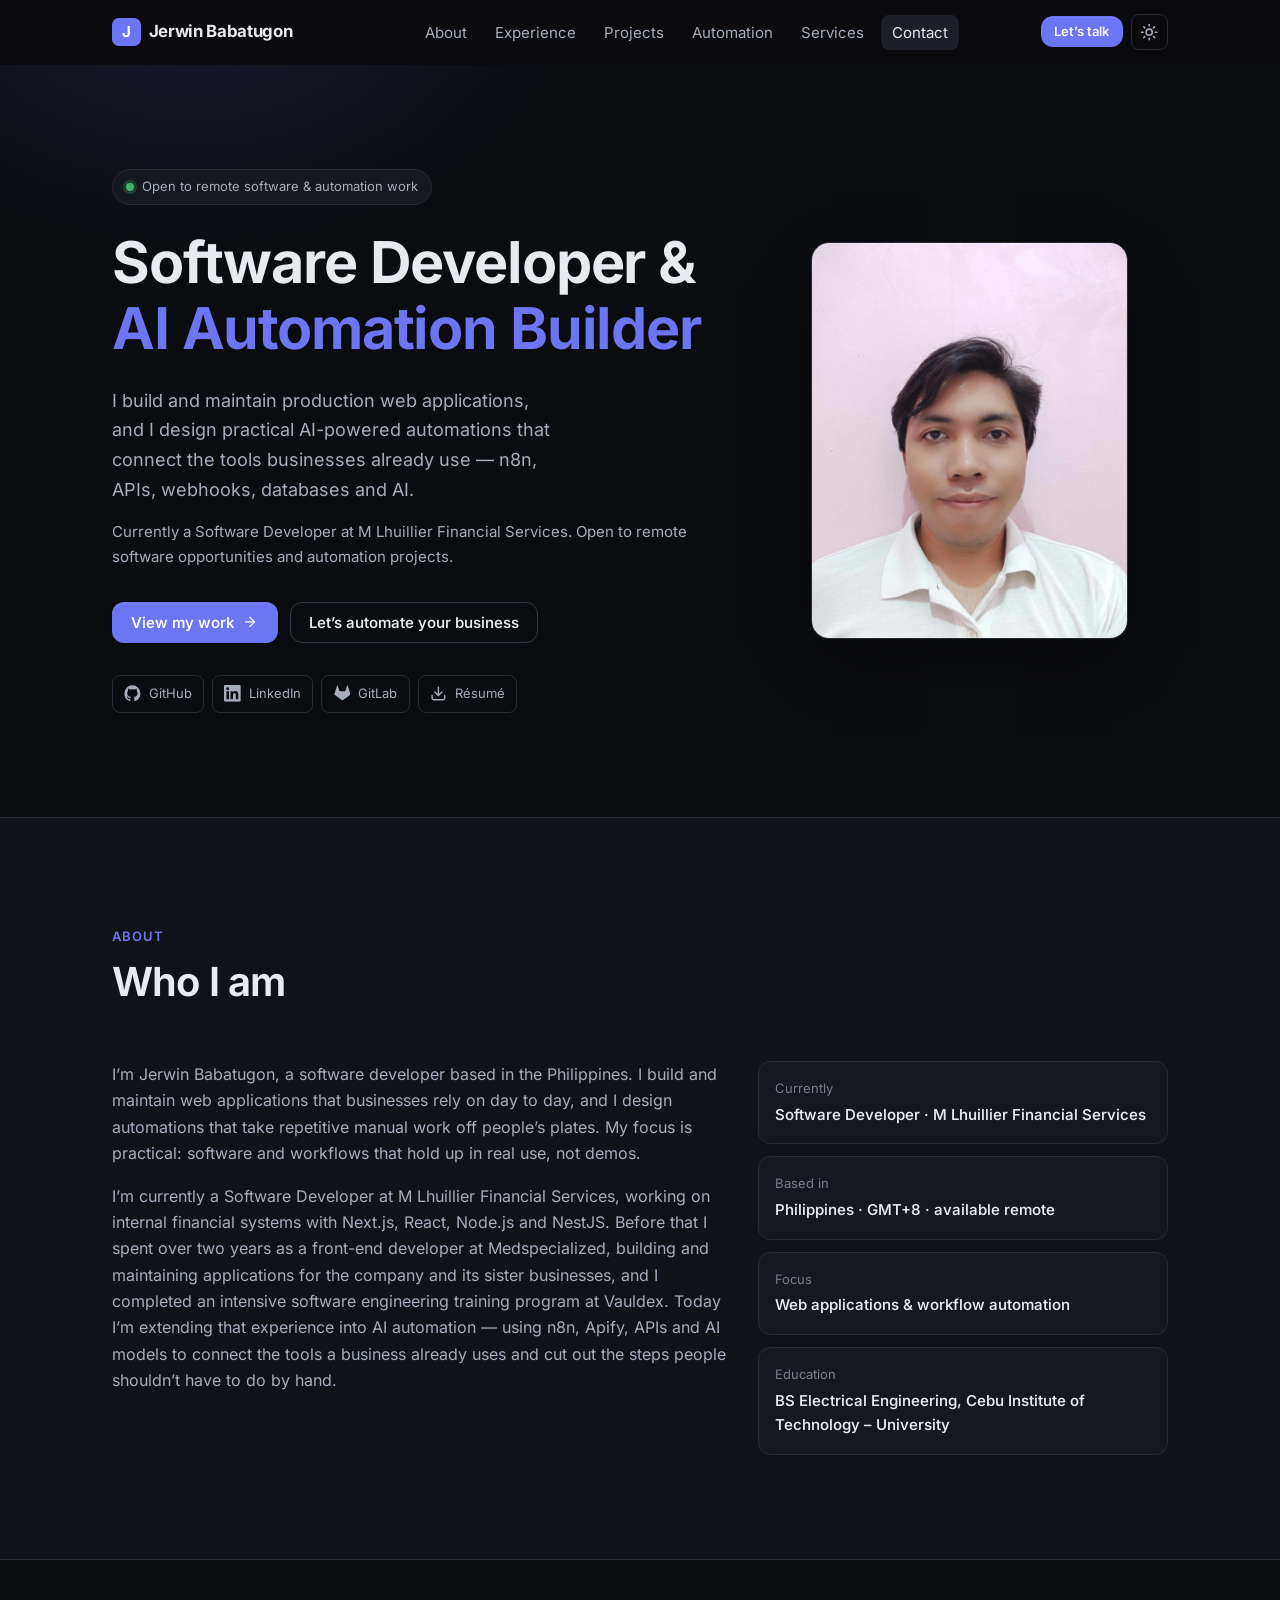
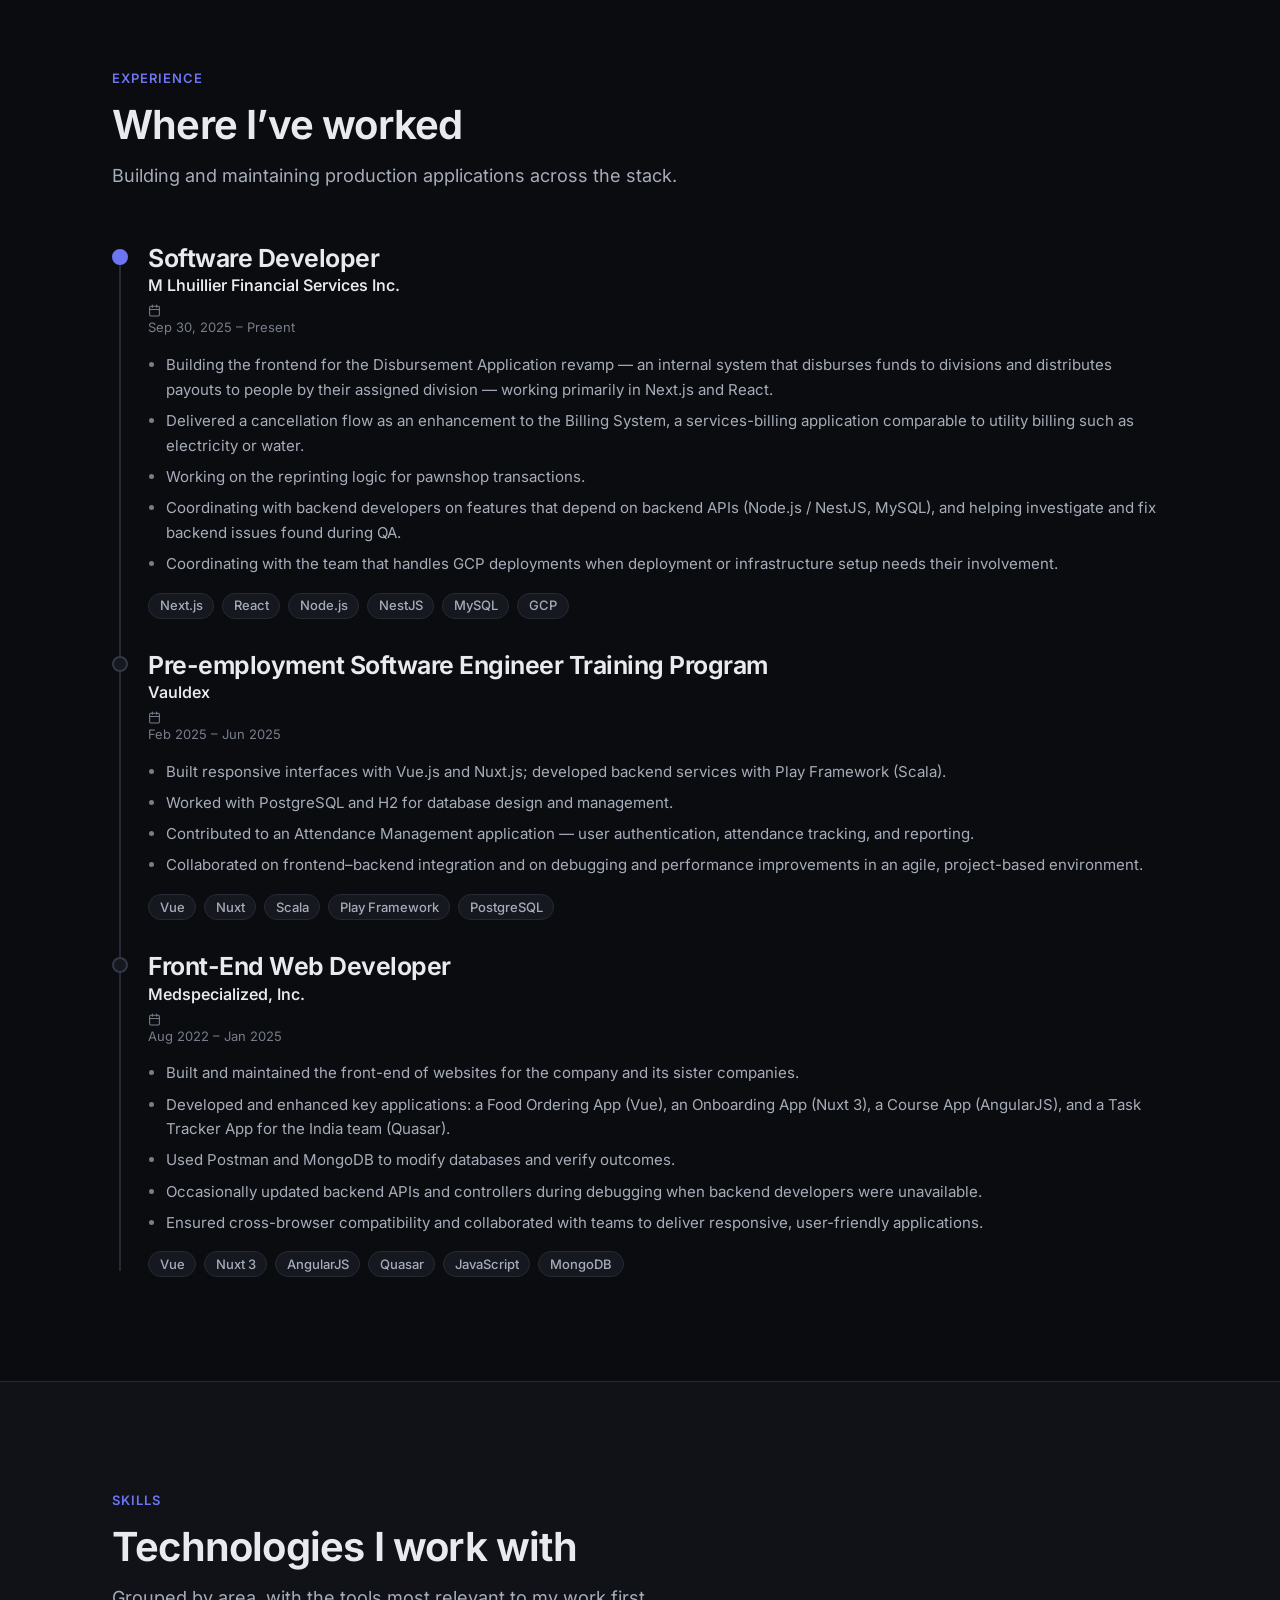
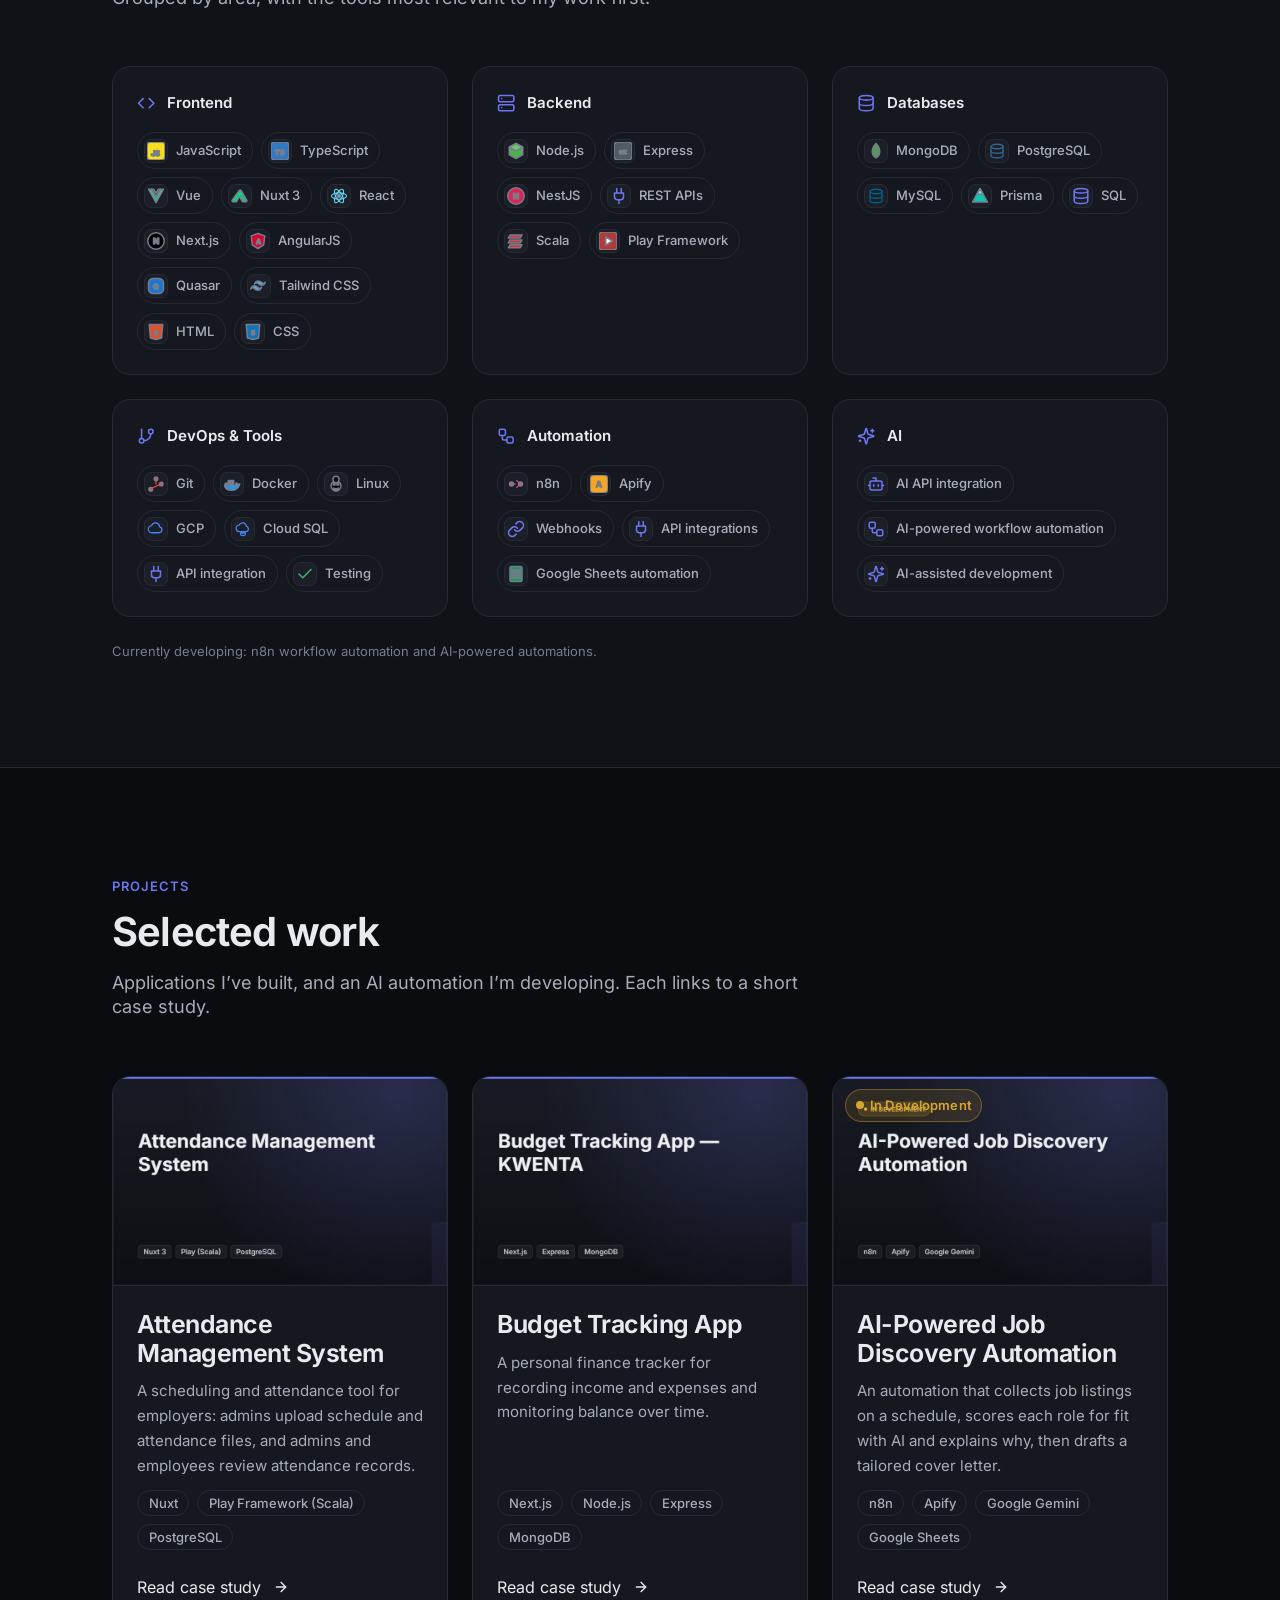
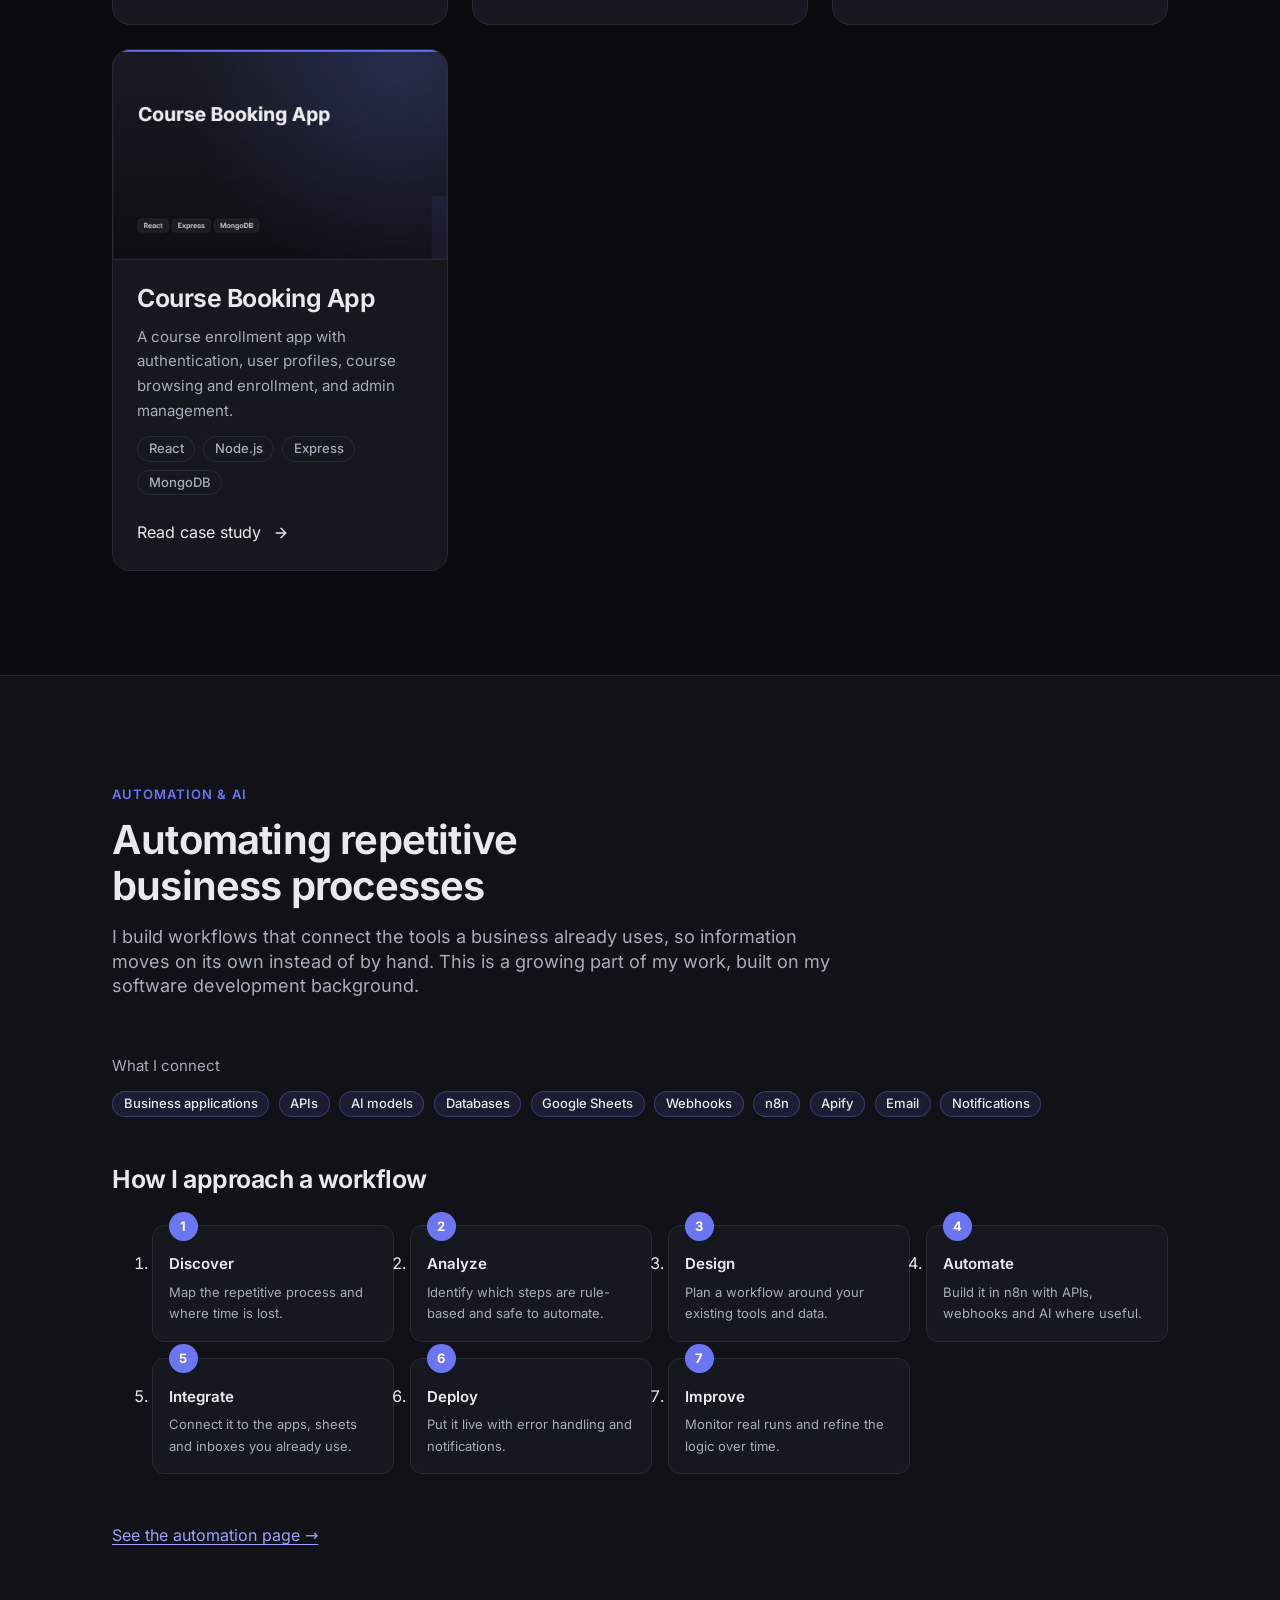
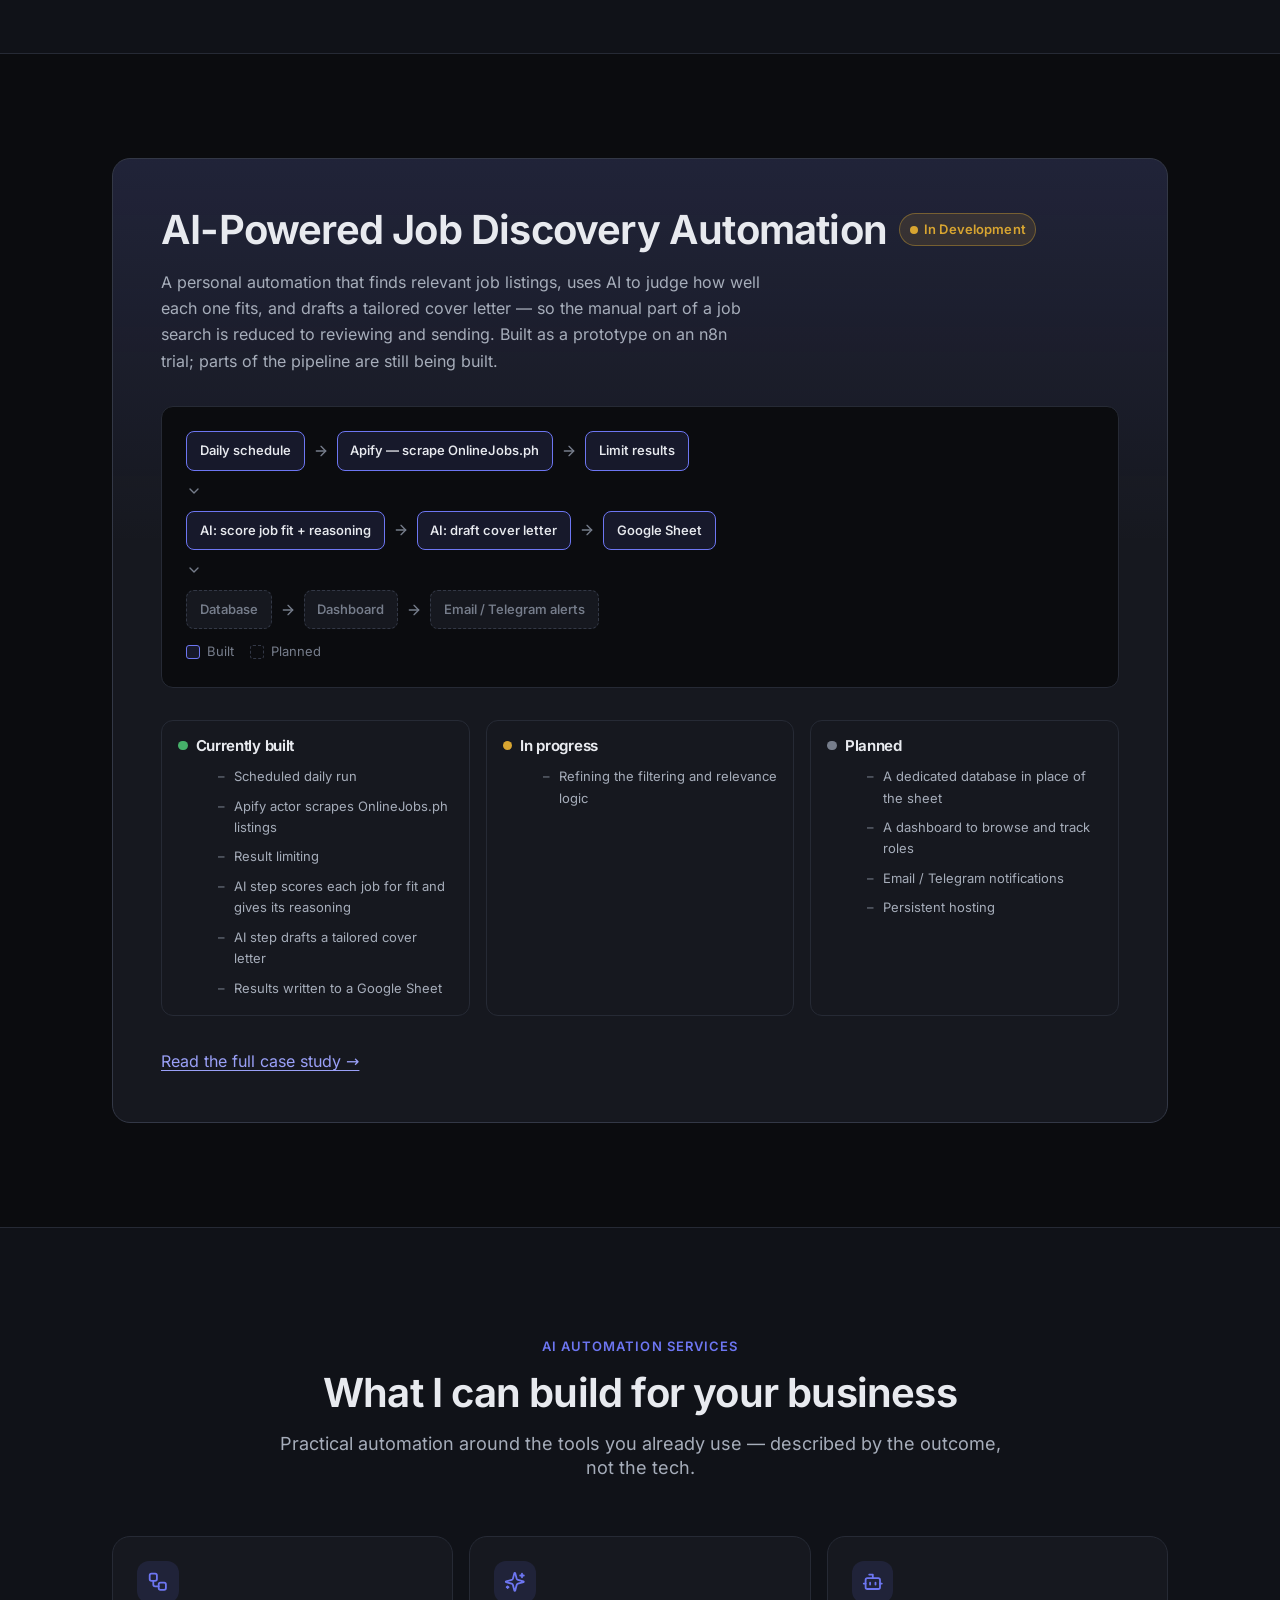
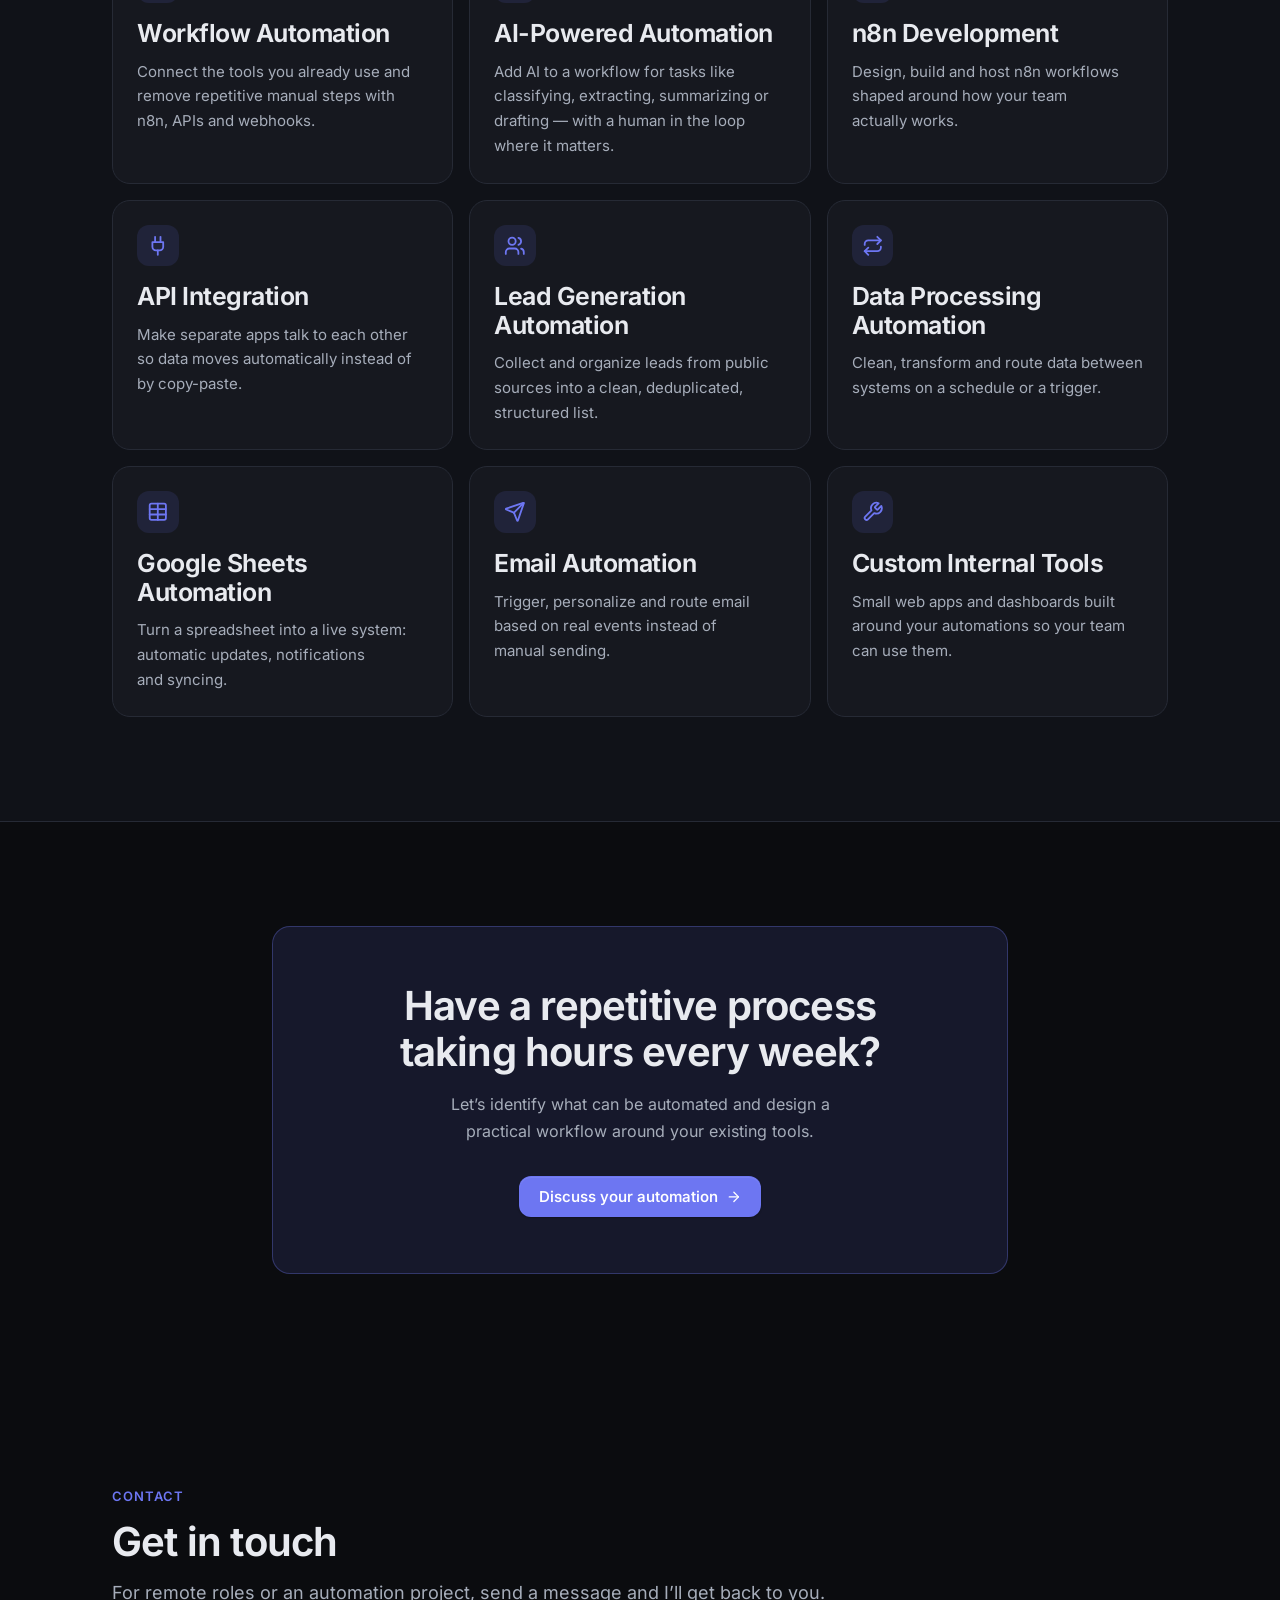
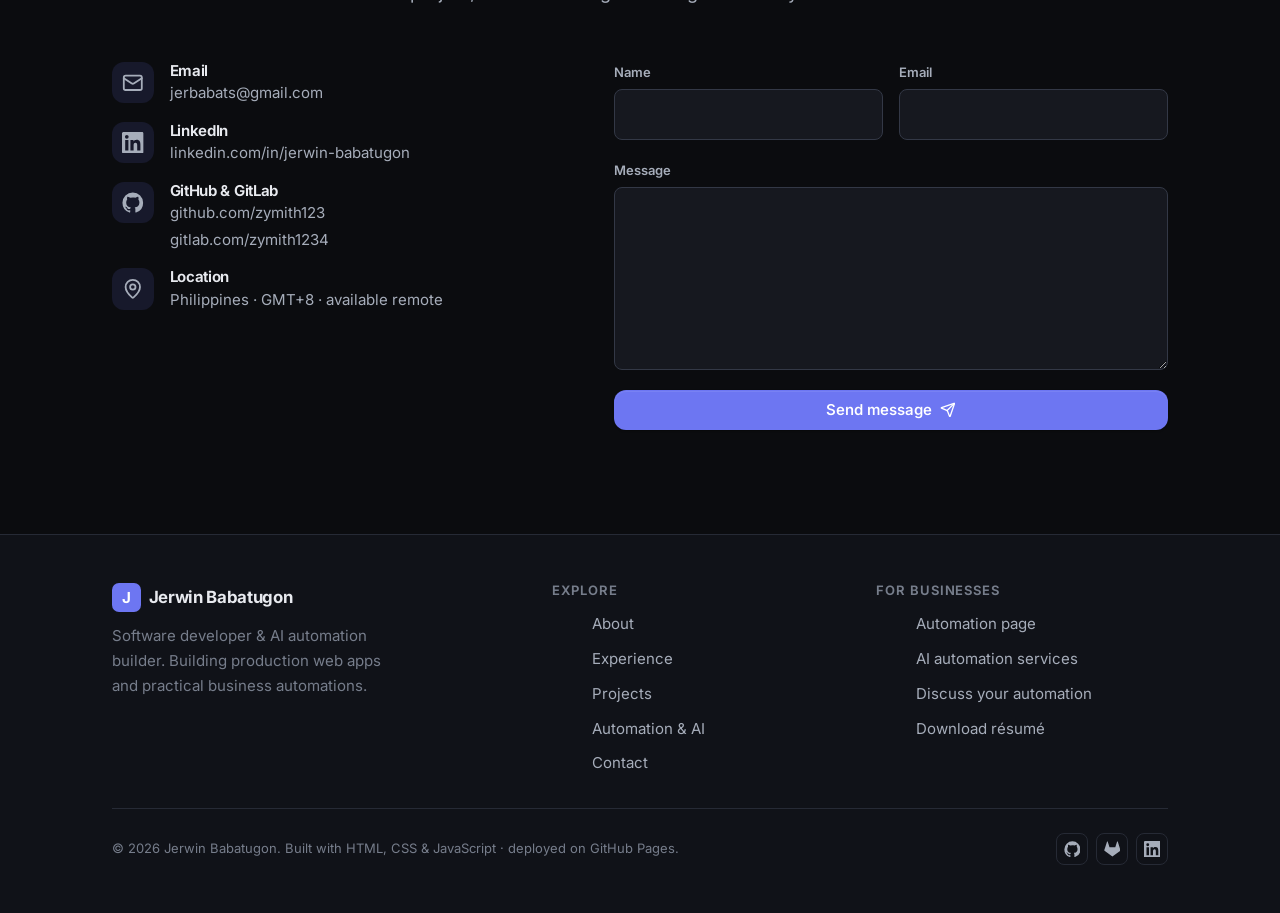
==== commit cb12a14e: "Point the site at GitHub Pages and add the deploy workflow Per decision: GitHub Pages (https://zymit" ====
--- a/public/index.html
+++ b/public/index.html
@@ -7,7 +7,7 @@
   <title>Jerwin Babatugon — Software Developer &amp; AI Automation Builder</title>
   <meta name="description" content="Jerwin Babatugon is a software developer in the Philippines building production web apps with Next.js, React, Node.js and NestJS, and practical AI automations with n8n. Open to remote roles and automation projects.">
   <meta name="author" content="Jerwin Babatugon">
-  <link rel="canonical" href="https://zymith1234.gitlab.io/jerwin-full-stack-dev/">
+  <link rel="canonical" href="https://zymith123.github.io/portfolio/">
 
   <meta name="theme-color" content="#0b0c0f">
   <meta name="color-scheme" content="dark light">
@@ -17,14 +17,14 @@
   <meta property="og:site_name" content="Jerwin Babatugon">
   <meta property="og:title" content="Jerwin Babatugon — Software Developer &amp; AI Automation Builder">
   <meta property="og:description" content="Software developer building production web apps with Next.js, React, Node.js and NestJS — and practical AI automations with n8n, APIs and webhooks.">
-  <meta property="og:url" content="https://zymith1234.gitlab.io/jerwin-full-stack-dev/">
-  <meta property="og:image" content="https://zymith1234.gitlab.io/jerwin-full-stack-dev/assets/img/og-image.jpg">
+  <meta property="og:url" content="https://zymith123.github.io/portfolio/">
+  <meta property="og:image" content="https://zymith123.github.io/portfolio/assets/img/og-image.jpg">
   <meta property="og:image:width" content="1200">
   <meta property="og:image:height" content="630">
   <meta name="twitter:card" content="summary_large_image">
   <meta name="twitter:title" content="Jerwin Babatugon — Software Developer &amp; AI Automation Builder">
   <meta name="twitter:description" content="Software developer building production web apps and practical AI automations.">
-  <meta name="twitter:image" content="https://zymith1234.gitlab.io/jerwin-full-stack-dev/assets/img/og-image.jpg">
+  <meta name="twitter:image" content="https://zymith123.github.io/portfolio/assets/img/og-image.jpg">
 
   <!-- Icons / manifest -->
   <link rel="icon" href="assets/img/favicon.svg" type="image/svg+xml">
@@ -53,10 +53,10 @@
     "@graph": [
       {
         "@type": "Person",
-        "@id": "https://zymith1234.gitlab.io/jerwin-full-stack-dev/#person",
+        "@id": "https://zymith123.github.io/portfolio/#person",
         "name": "Jerwin Babatugon",
         "jobTitle": "Software Developer",
-        "url": "https://zymith1234.gitlab.io/jerwin-full-stack-dev/",
+        "url": "https://zymith123.github.io/portfolio/",
         "email": "mailto:jerbabats@gmail.com",
         "worksFor": { "@type": "Organization", "name": "M Lhuillier Financial Services Inc." },
         "address": { "@type": "PostalAddress", "addressCountry": "PH" },
@@ -73,10 +73,10 @@
       },
       {
         "@type": "WebSite",
-        "@id": "https://zymith1234.gitlab.io/jerwin-full-stack-dev/#website",
-        "url": "https://zymith1234.gitlab.io/jerwin-full-stack-dev/",
+        "@id": "https://zymith123.github.io/portfolio/#website",
+        "url": "https://zymith123.github.io/portfolio/",
         "name": "Jerwin Babatugon — Portfolio",
-        "publisher": { "@id": "https://zymith1234.gitlab.io/jerwin-full-stack-dev/#person" }
+        "publisher": { "@id": "https://zymith123.github.io/portfolio/#person" }
       }
     ]
   }
@@ -841,7 +841,7 @@
         </div>
       </div>
       <div class="site-footer__bottom">
-        <p>&copy; <span id="year">2026</span> Jerwin Babatugon. Built with HTML, CSS &amp; JavaScript &middot; deployed on GitLab Pages.</p>
+        <p>&copy; <span id="year">2026</span> Jerwin Babatugon. Built with HTML, CSS &amp; JavaScript &middot; deployed on GitHub Pages.</p>
         <div class="site-footer__socials">
           <a href="https://github.com/zymith123" target="_blank" rel="noopener" aria-label="GitHub">
             <svg class="icon" aria-hidden="true"><use href="#i-github"></use></svg>
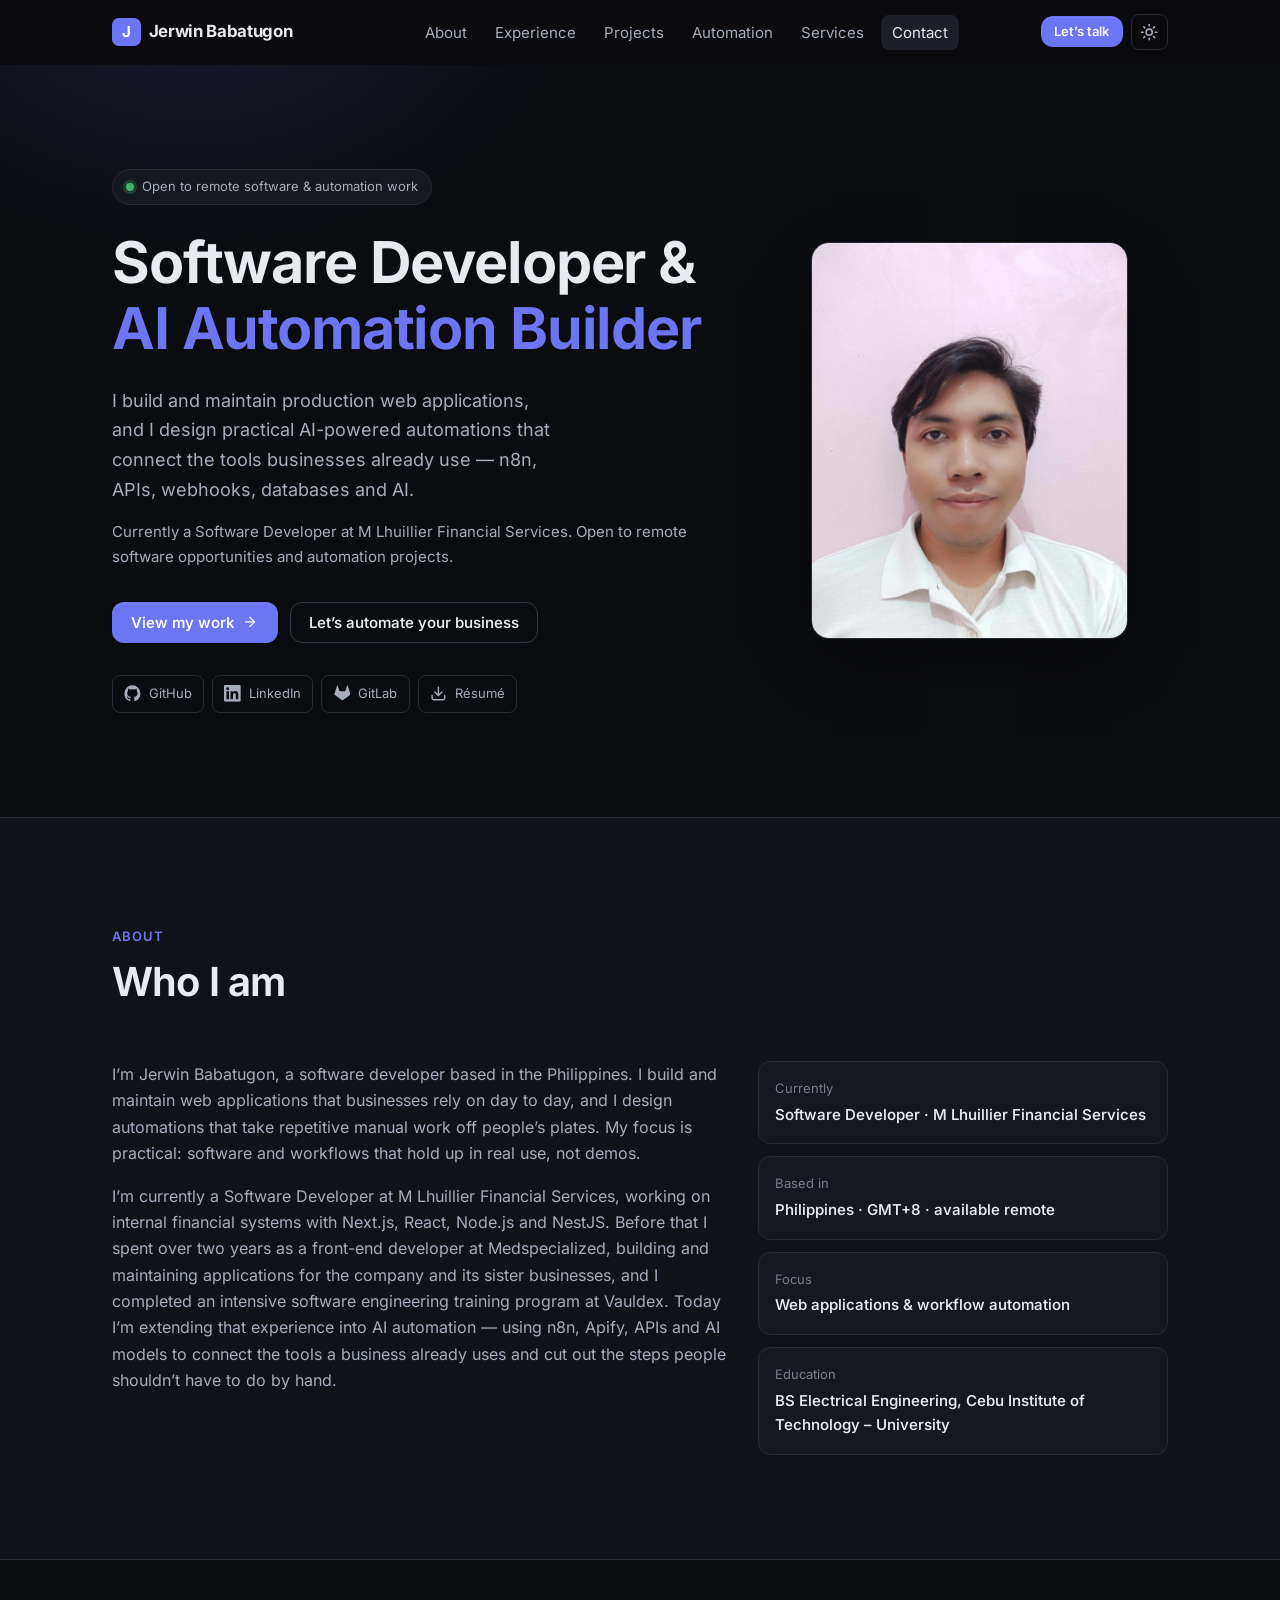
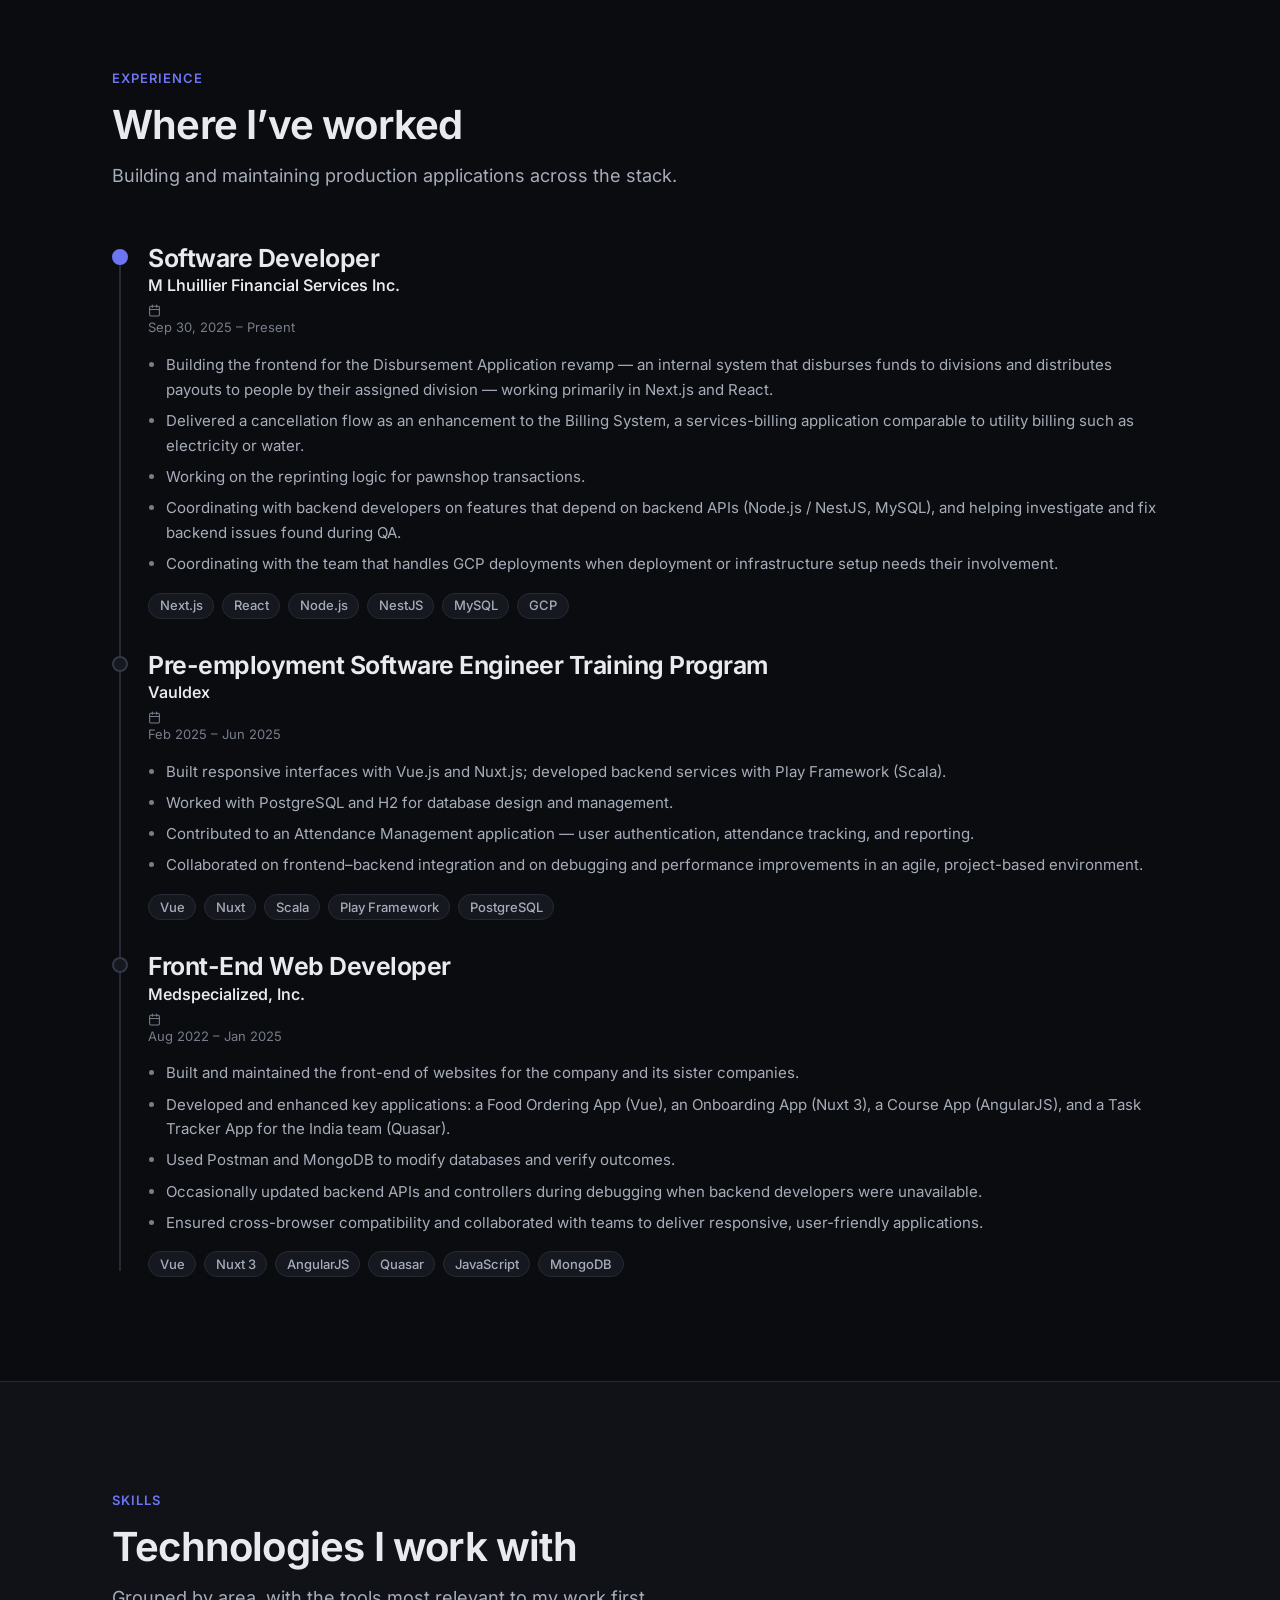
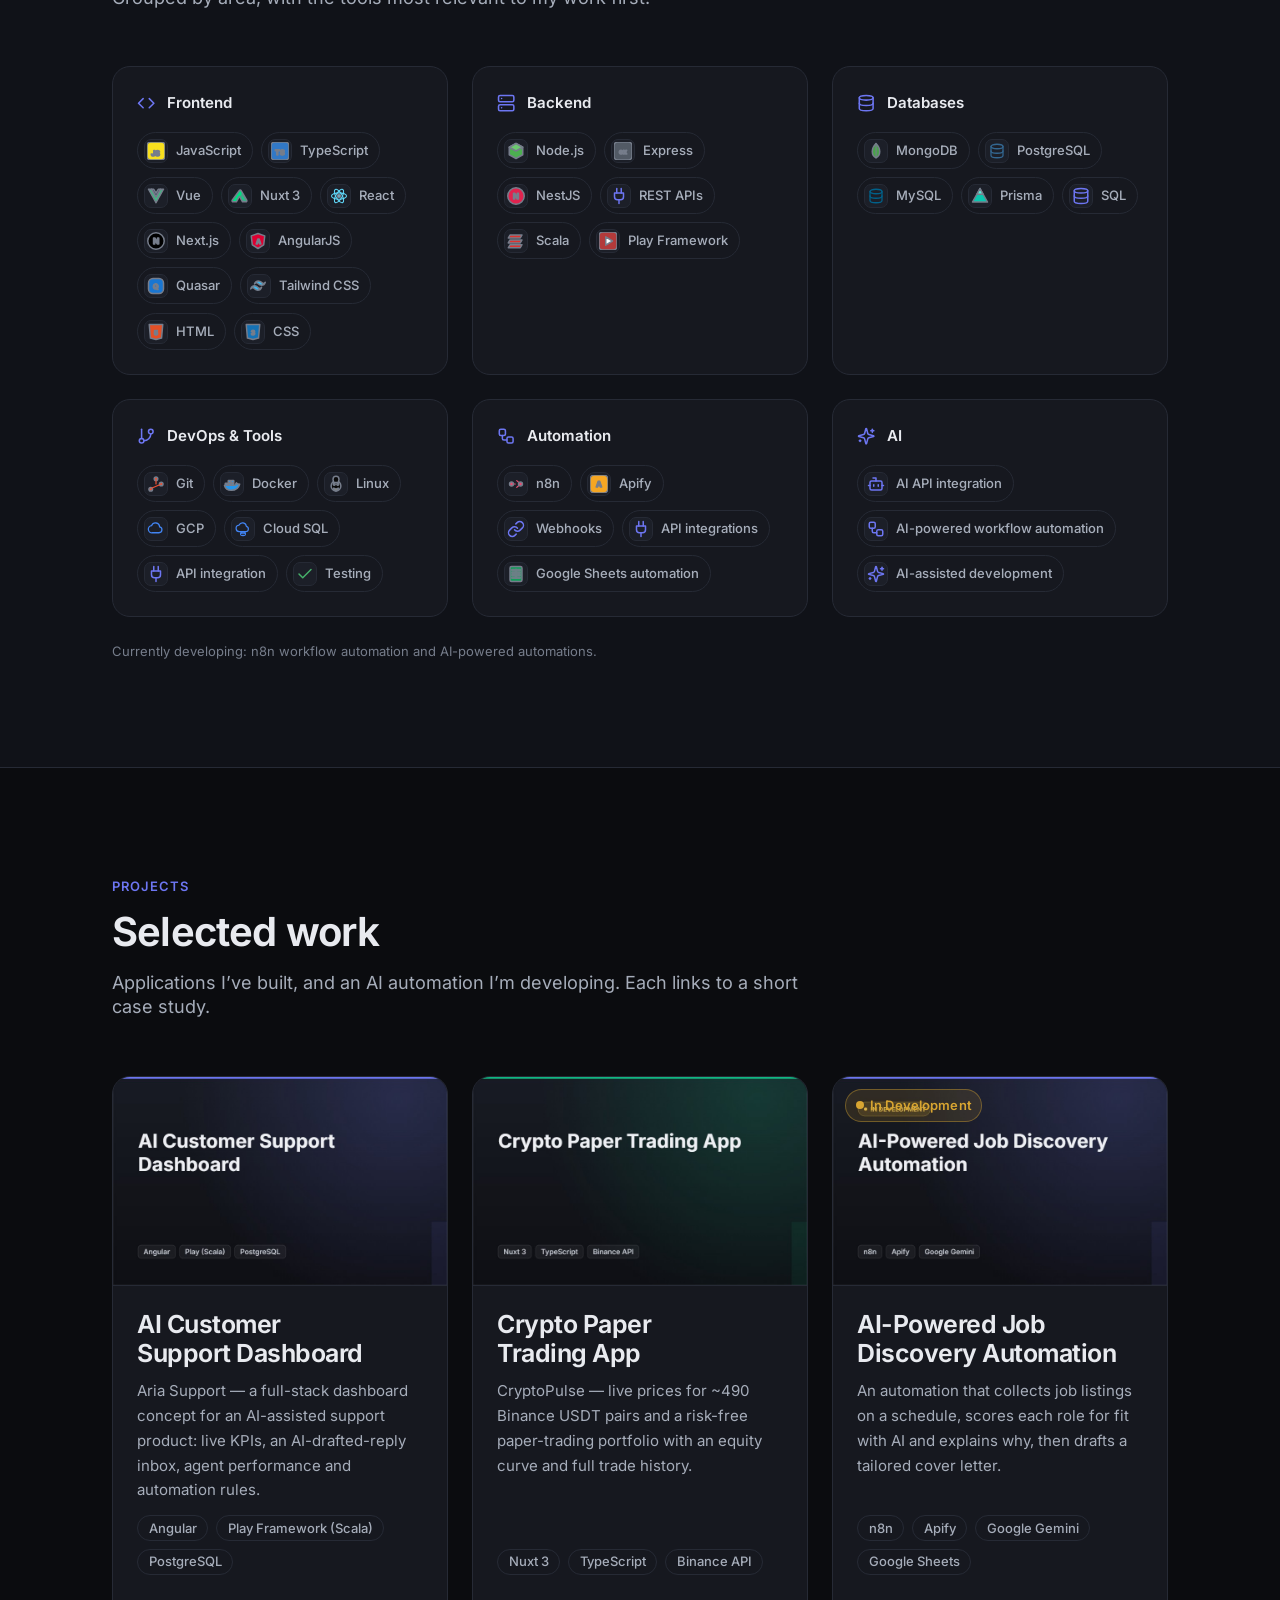
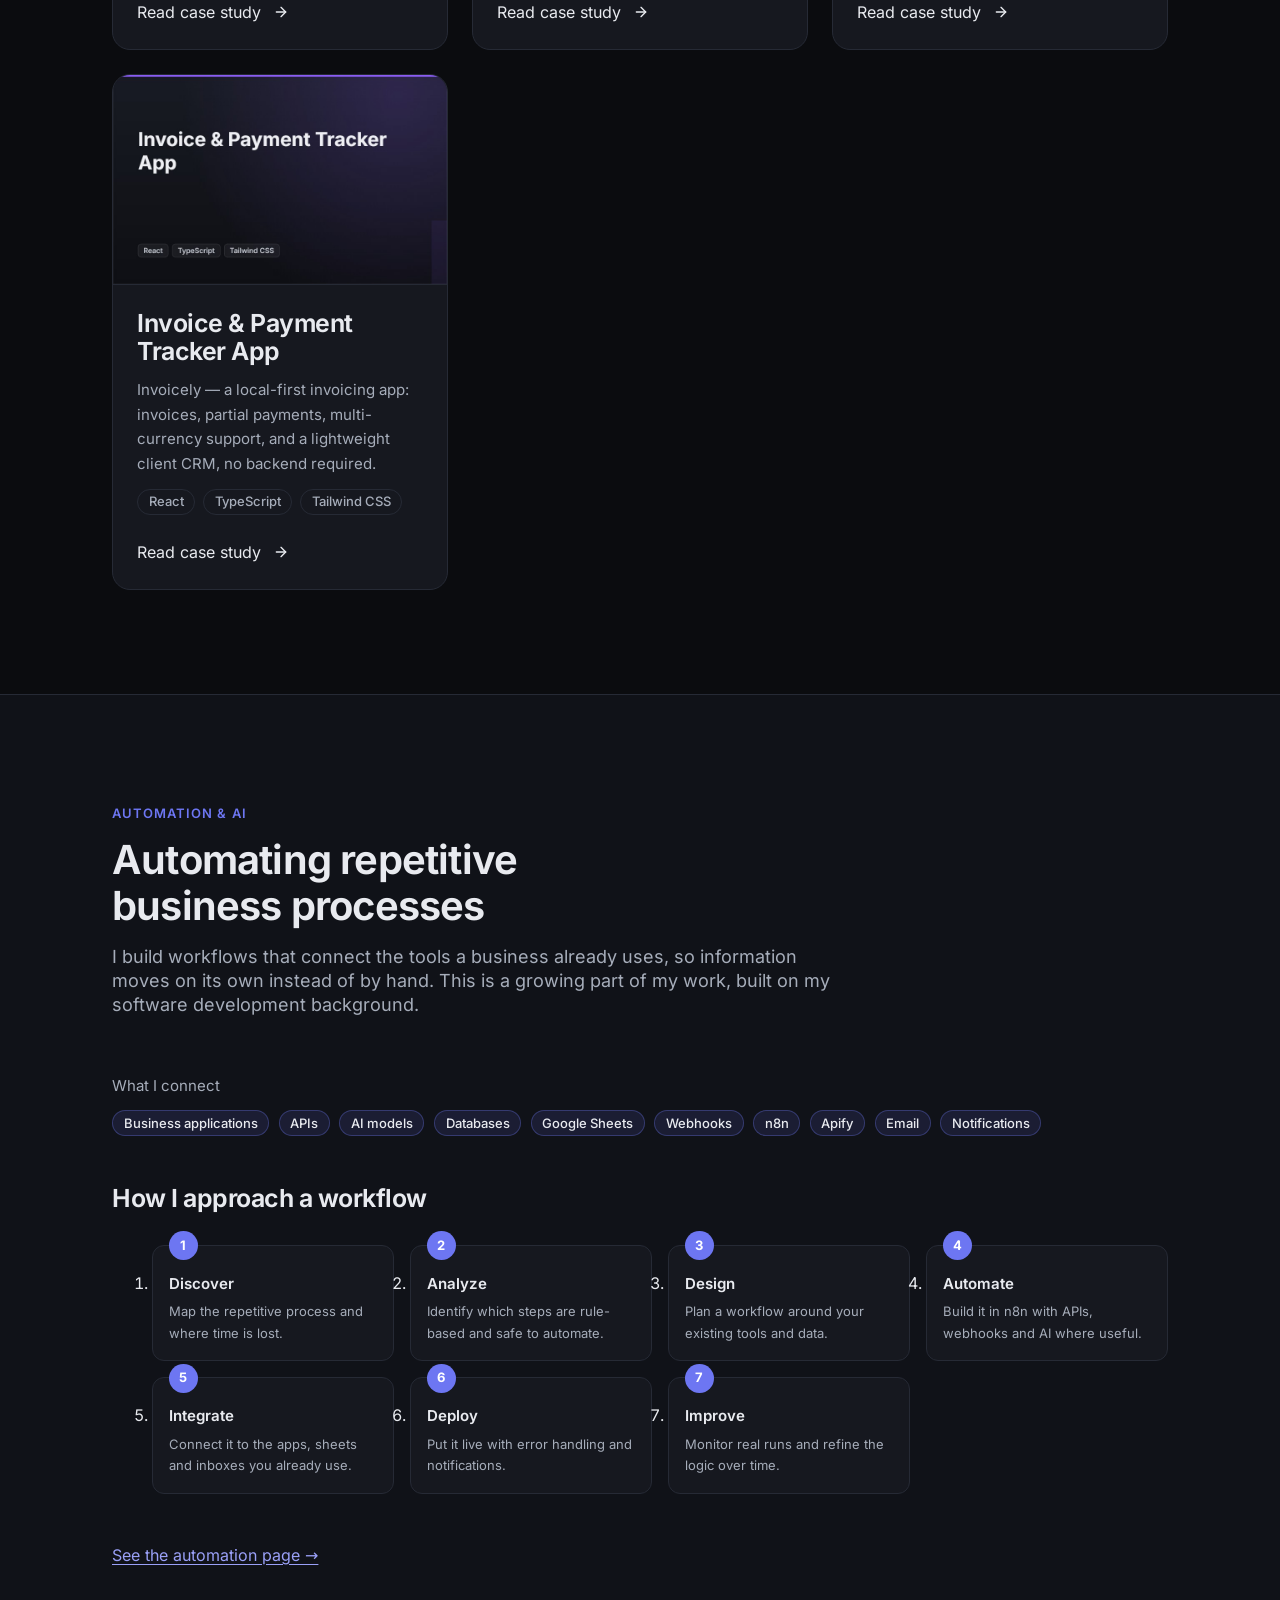
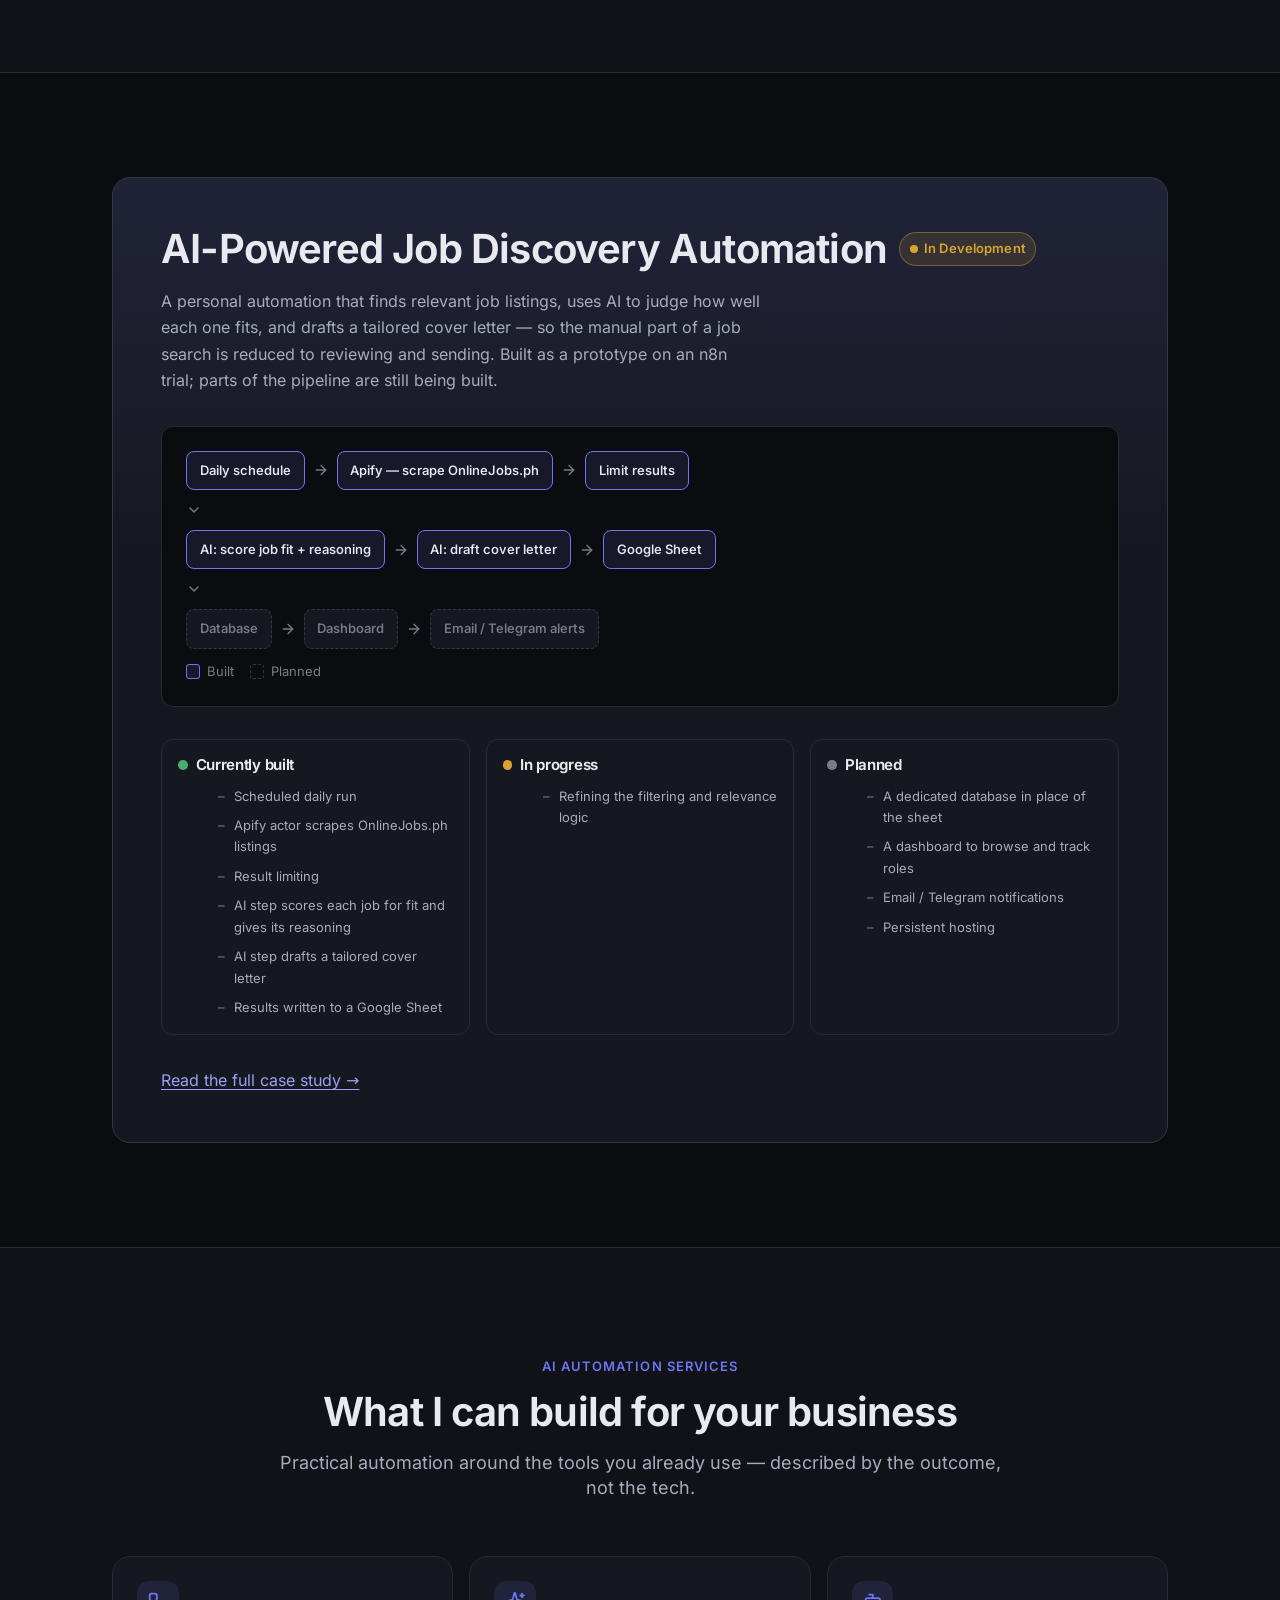
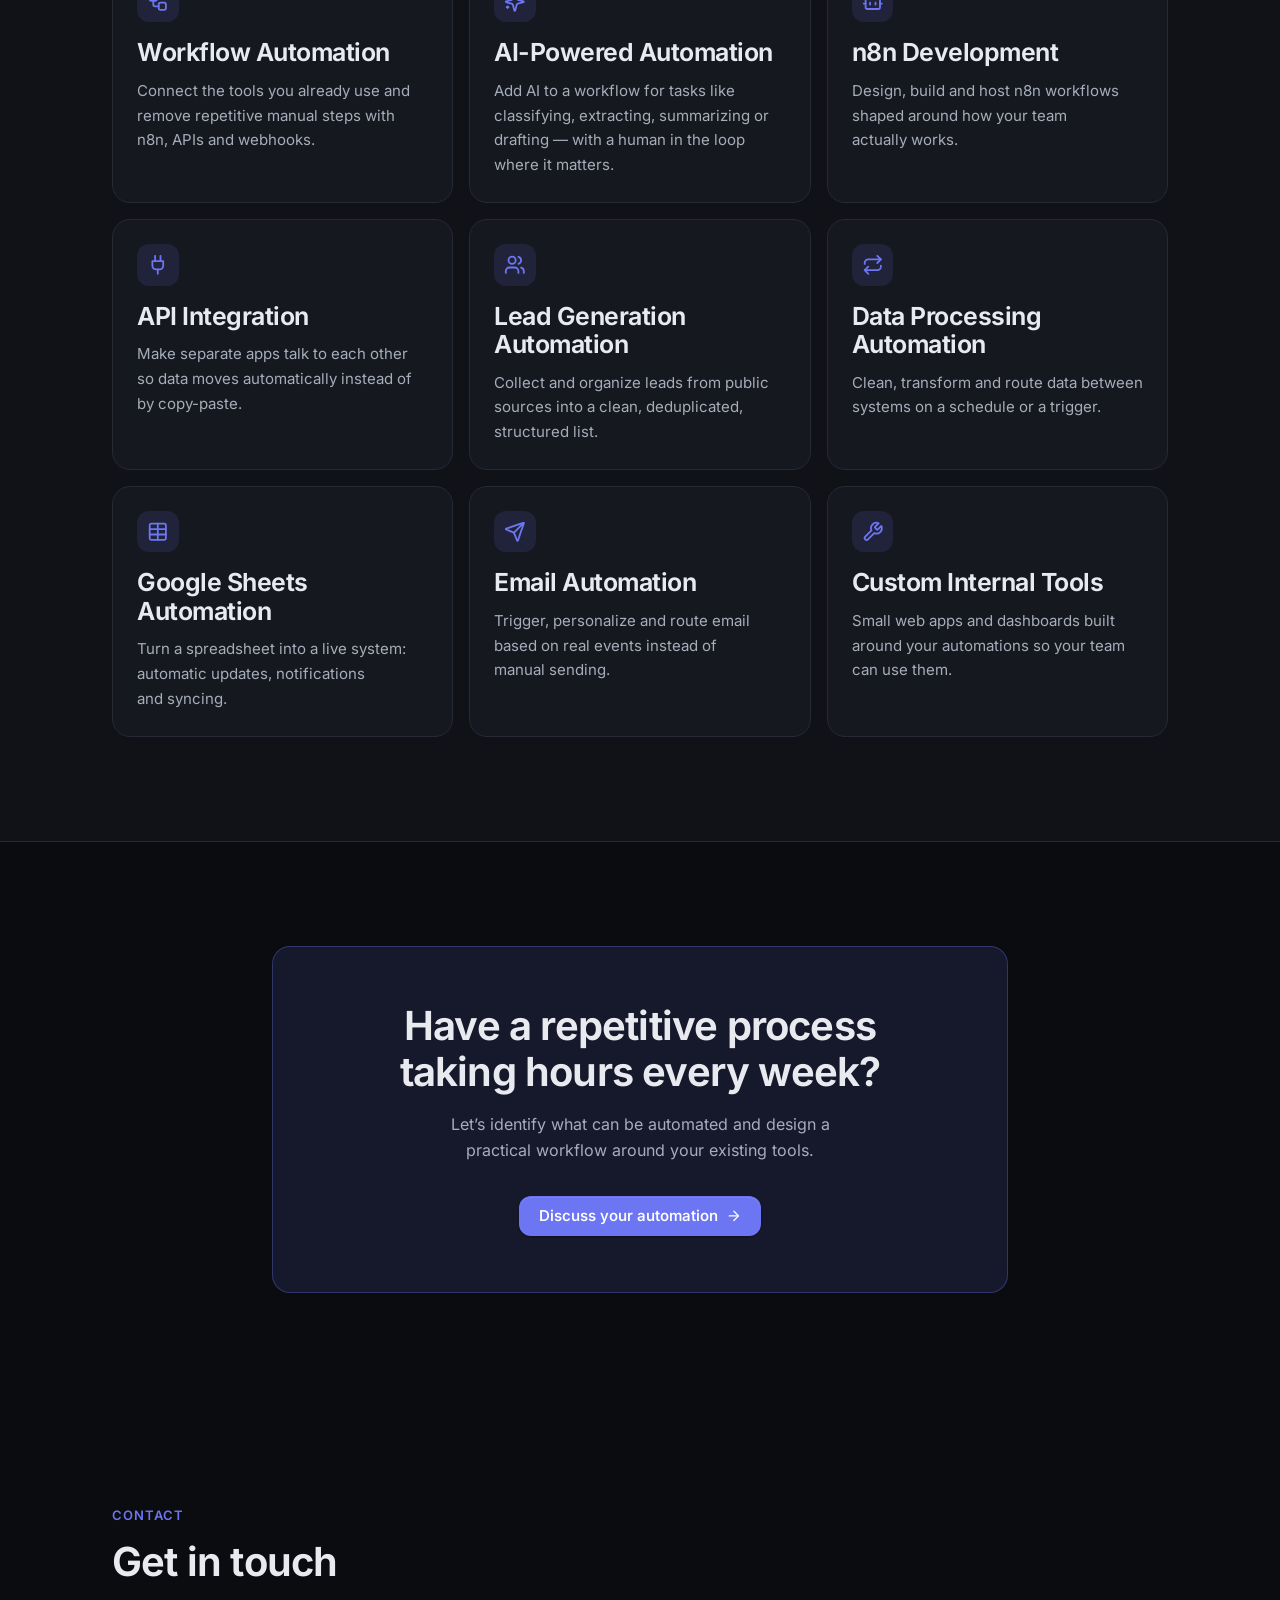
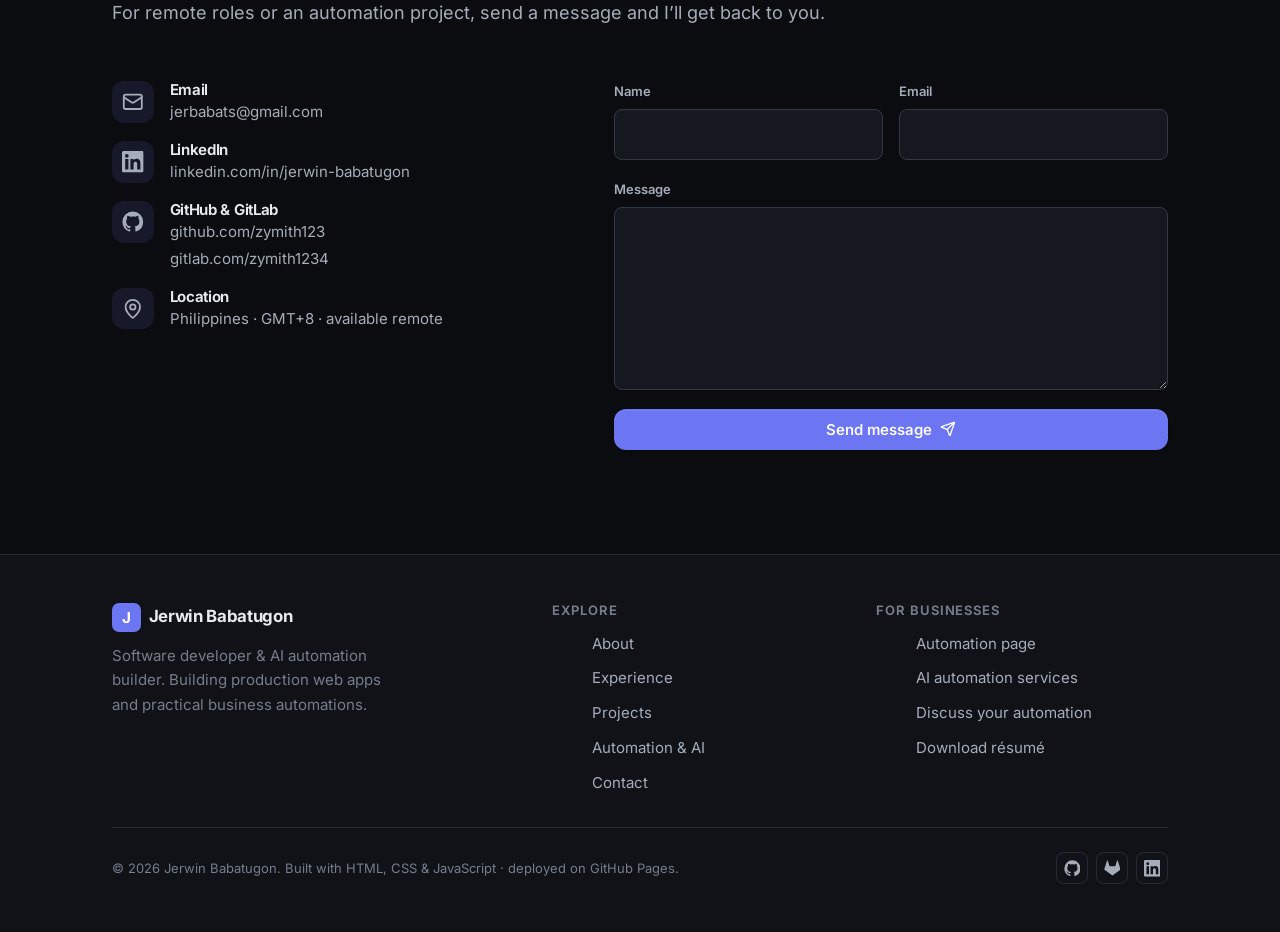
==== commit 495bebdc: "Replace three showcased projects with real recent builds Swap Attendance Management System, Budget T" ====
--- a/public/index.html
+++ b/public/index.html
@@ -460,30 +460,30 @@
         </div>
 
         <div class="projects__grid">
-          <a class="card card--link project-card reveal" href="projects/attendance-management-system/">
+          <a class="card card--link project-card reveal" href="projects/ai-customer-support-dashboard/">
             <div class="project-card__media">
-              <img src="assets/img/projects/attendance-management-system.jpg" width="800" height="500"
-                   alt="Attendance Management System interface" loading="lazy" decoding="async">
+              <img src="assets/img/projects/ai-customer-support-dashboard.jpg" width="800" height="500"
+                   alt="AI Customer Support Dashboard interface" loading="lazy" decoding="async">
             </div>
             <div class="project-card__body">
-              <h3 class="project-card__title">Attendance Management System</h3>
-              <p class="project-card__text">A scheduling and attendance tool for employers: admins upload schedule and attendance files, and admins and employees review attendance records.</p>
-              <div class="chip-set"><span class="chip">Nuxt</span><span class="chip">Play Framework (Scala)</span><span class="chip">PostgreSQL</span></div>
+              <h3 class="project-card__title">AI Customer Support Dashboard</h3>
+              <p class="project-card__text">Aria Support &mdash; a full-stack dashboard concept for an AI-assisted support product: live KPIs, an AI-drafted-reply inbox, agent performance and automation rules.</p>
+              <div class="chip-set"><span class="chip">Angular</span><span class="chip">Play Framework (Scala)</span><span class="chip">PostgreSQL</span></div>
               <span class="project-card__foot">Read case study
                 <svg class="icon arrow" aria-hidden="true"><use href="#i-arrow-right"></use></svg>
               </span>
             </div>
           </a>
 
-          <a class="card card--link project-card reveal" href="projects/budget-tracking-app/">
+          <a class="card card--link project-card reveal" href="projects/crypto-paper-trading-app/">
             <div class="project-card__media">
-              <img src="assets/img/projects/budget-tracking-app.jpg" width="800" height="500"
-                   alt="Budget Tracking App interface" loading="lazy" decoding="async">
+              <img src="assets/img/projects/crypto-paper-trading-app.jpg" width="800" height="500"
+                   alt="CryptoPulse crypto paper trading app interface" loading="lazy" decoding="async">
             </div>
             <div class="project-card__body">
-              <h3 class="project-card__title">Budget Tracking App</h3>
-              <p class="project-card__text">A personal finance tracker for recording income and expenses and monitoring balance over time.</p>
-              <div class="chip-set"><span class="chip">Next.js</span><span class="chip">Node.js</span><span class="chip">Express</span><span class="chip">MongoDB</span></div>
+              <h3 class="project-card__title">Crypto Paper Trading App</h3>
+              <p class="project-card__text">CryptoPulse &mdash; live prices for ~490 Binance USDT pairs and a risk-free paper-trading portfolio with an equity curve and full trade history.</p>
+              <div class="chip-set"><span class="chip">Nuxt 3</span><span class="chip">TypeScript</span><span class="chip">Binance API</span></div>
               <span class="project-card__foot">Read case study
                 <svg class="icon arrow" aria-hidden="true"><use href="#i-arrow-right"></use></svg>
               </span>
@@ -506,15 +506,15 @@
             </div>
           </a>
 
-          <a class="card card--link project-card reveal" href="projects/course-booking-app/">
+          <a class="card card--link project-card reveal" href="projects/invoice-payment-tracker-app/">
             <div class="project-card__media">
-              <img src="assets/img/projects/course-booking-app.jpg" width="800" height="500"
-                   alt="Course Booking App interface" loading="lazy" decoding="async">
+              <img src="assets/img/projects/invoice-payment-tracker-app.jpg" width="800" height="500"
+                   alt="Invoicely invoice and payment tracker interface" loading="lazy" decoding="async">
             </div>
             <div class="project-card__body">
-              <h3 class="project-card__title">Course Booking App</h3>
-              <p class="project-card__text">A course enrollment app with authentication, user profiles, course browsing and enrollment, and admin management.</p>
-              <div class="chip-set"><span class="chip">React</span><span class="chip">Node.js</span><span class="chip">Express</span><span class="chip">MongoDB</span></div>
+              <h3 class="project-card__title">Invoice &amp; Payment Tracker App</h3>
+              <p class="project-card__text">Invoicely &mdash; a local-first invoicing app: invoices, partial payments, multi-currency support, and a lightweight client CRM, no backend required.</p>
+              <div class="chip-set"><span class="chip">React</span><span class="chip">TypeScript</span><span class="chip">Tailwind CSS</span></div>
               <span class="project-card__foot">Read case study
                 <svg class="icon arrow" aria-hidden="true"><use href="#i-arrow-right"></use></svg>
               </span>
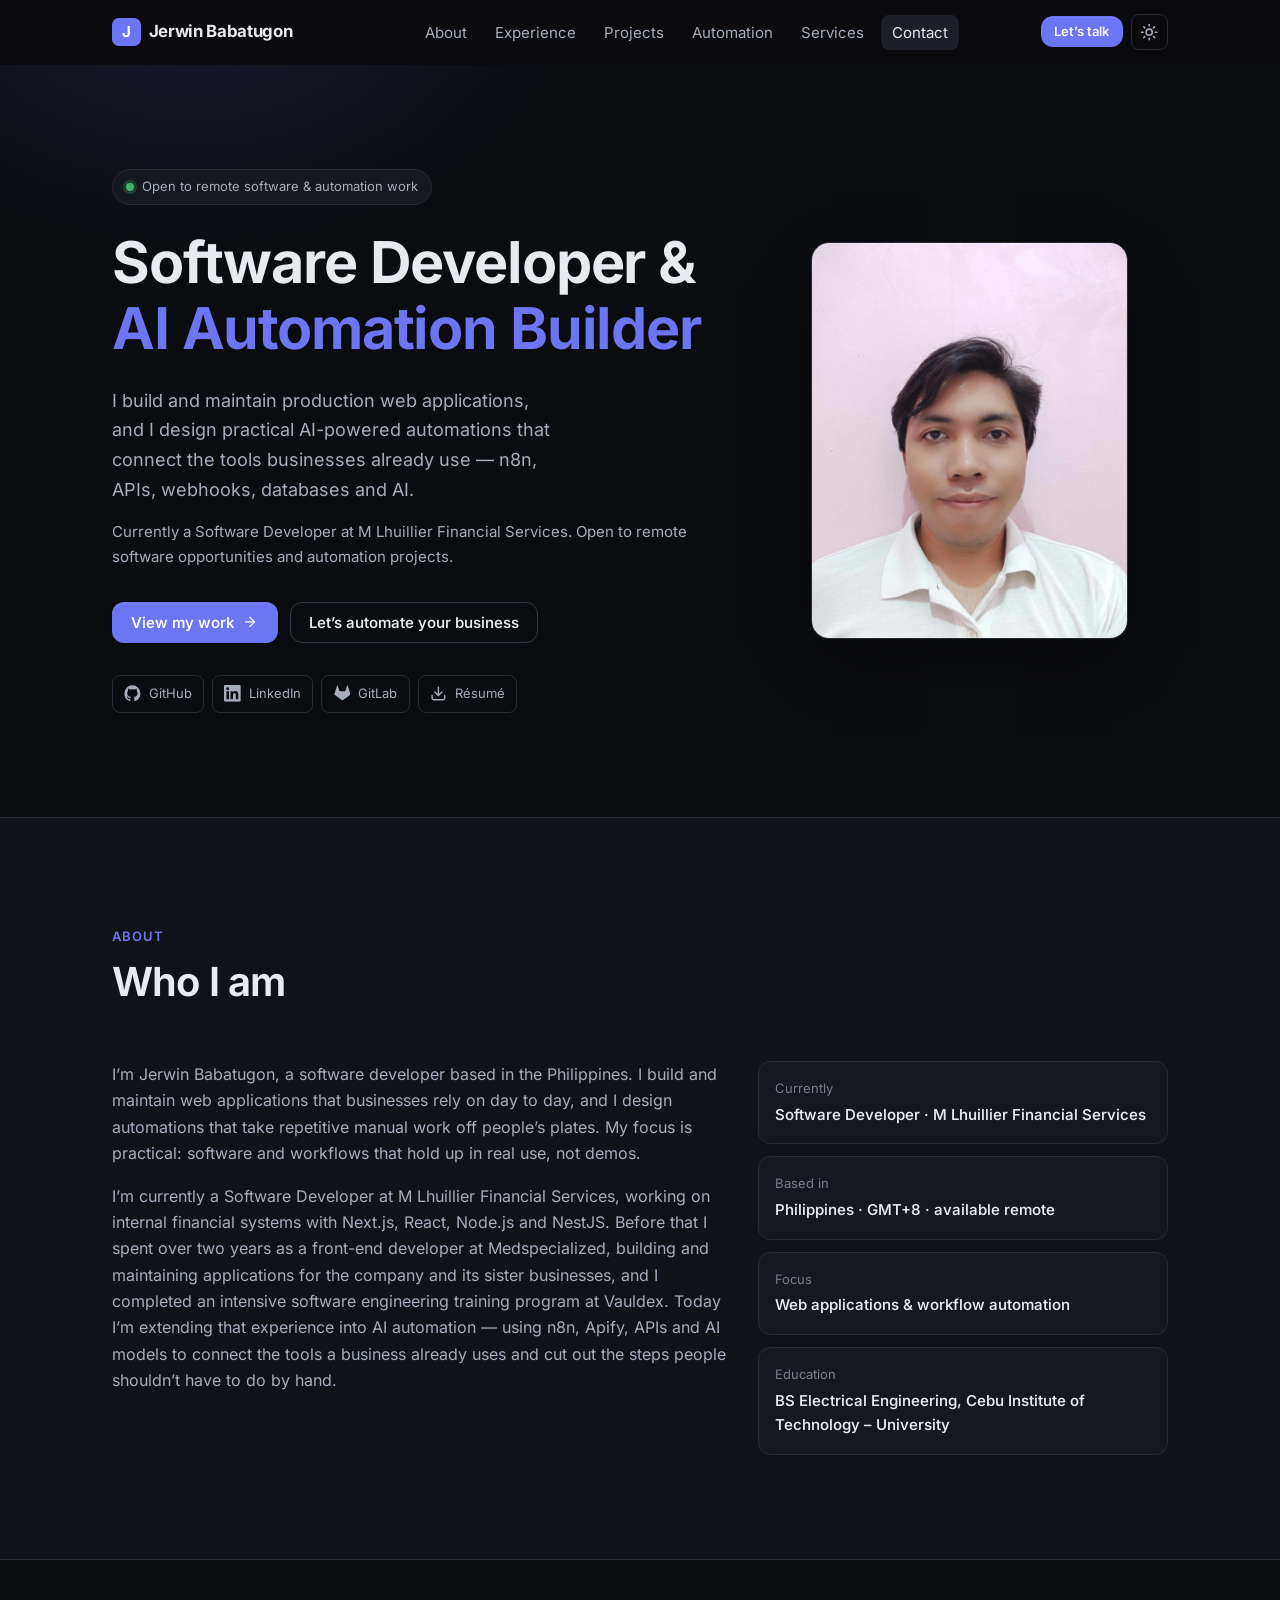
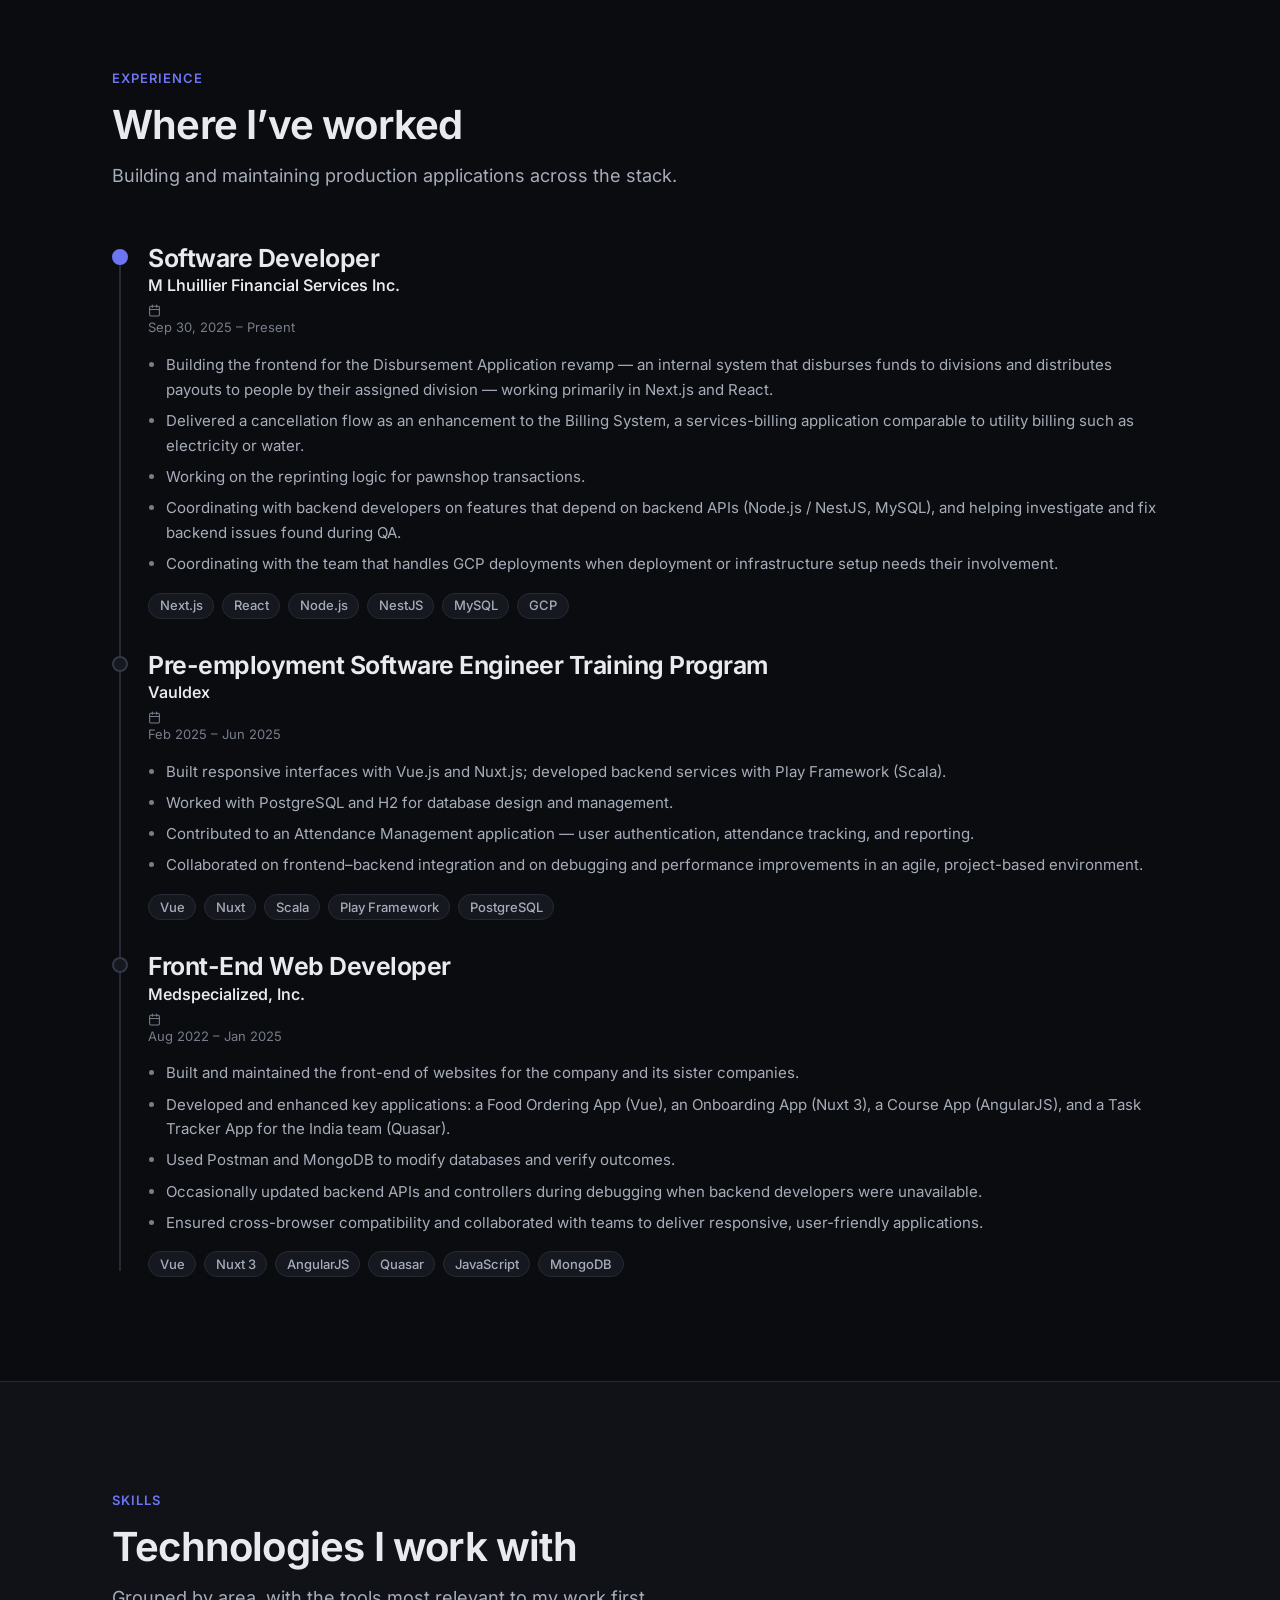
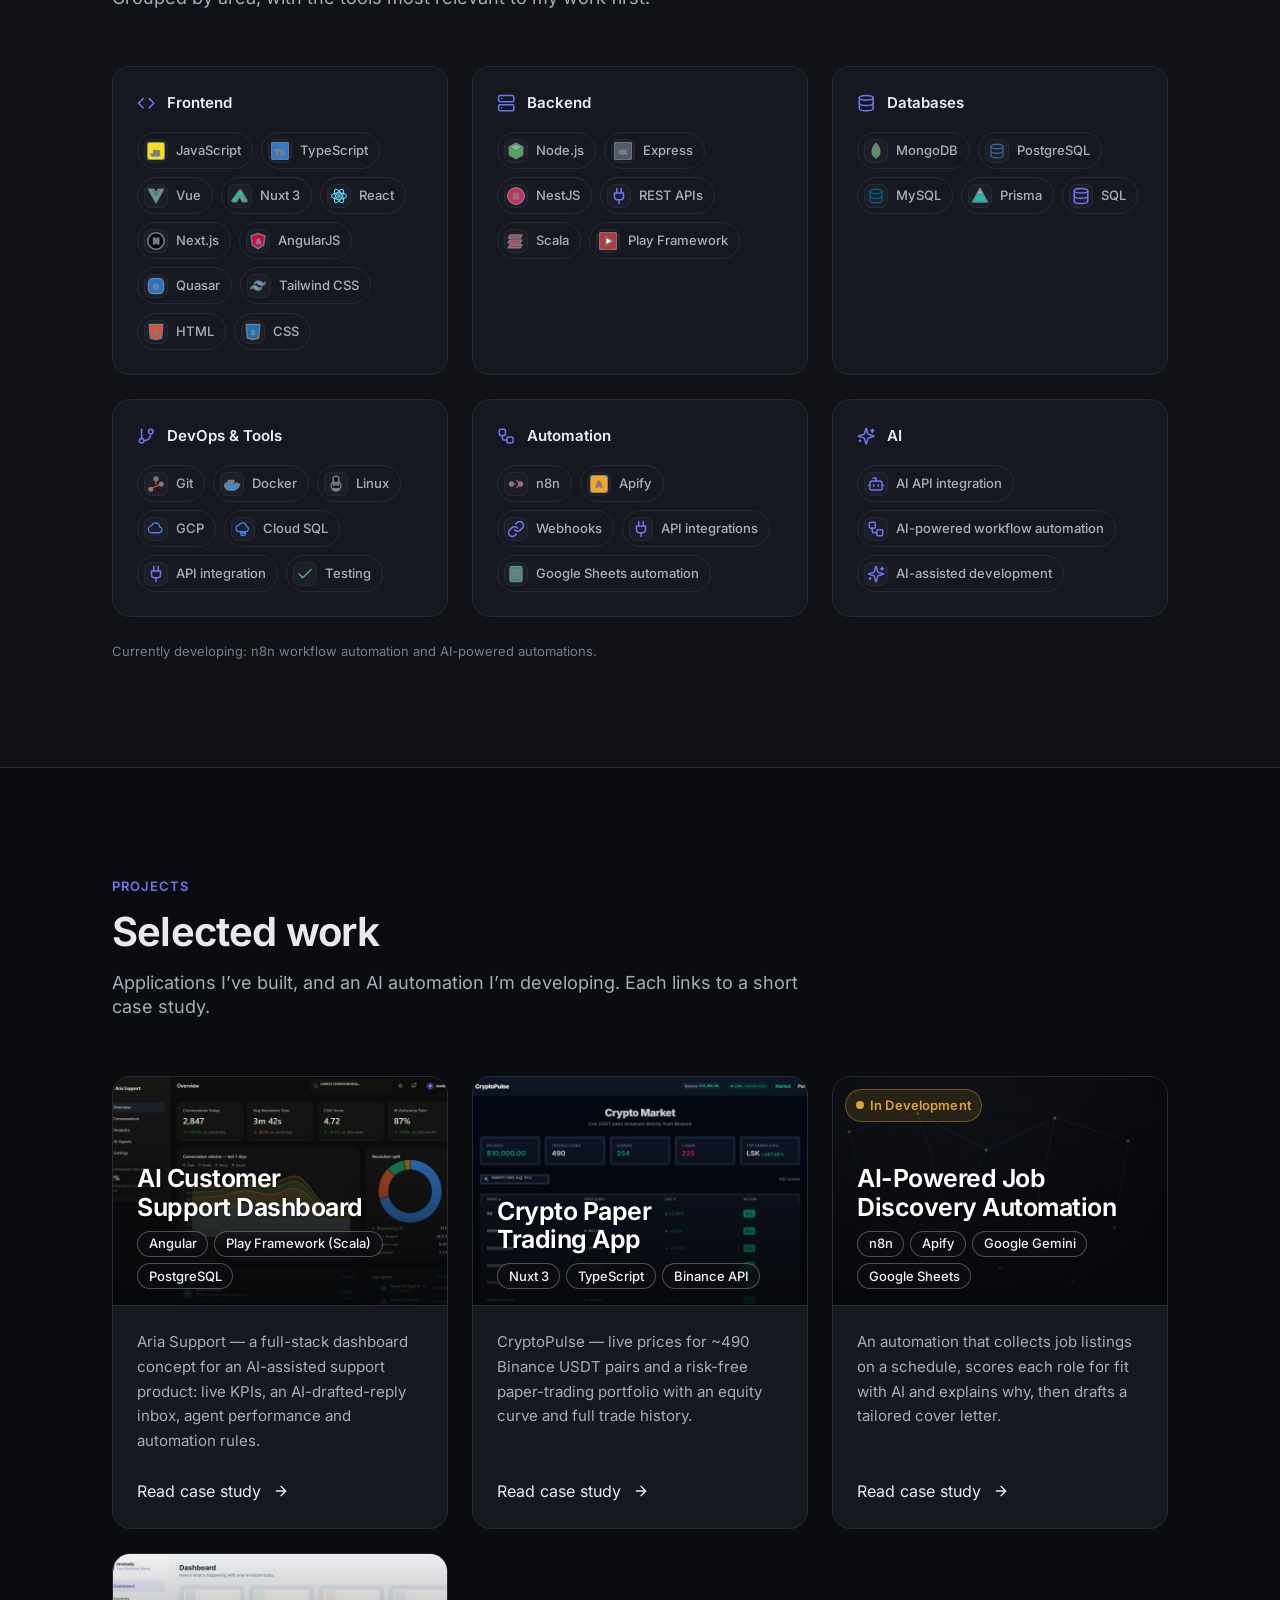
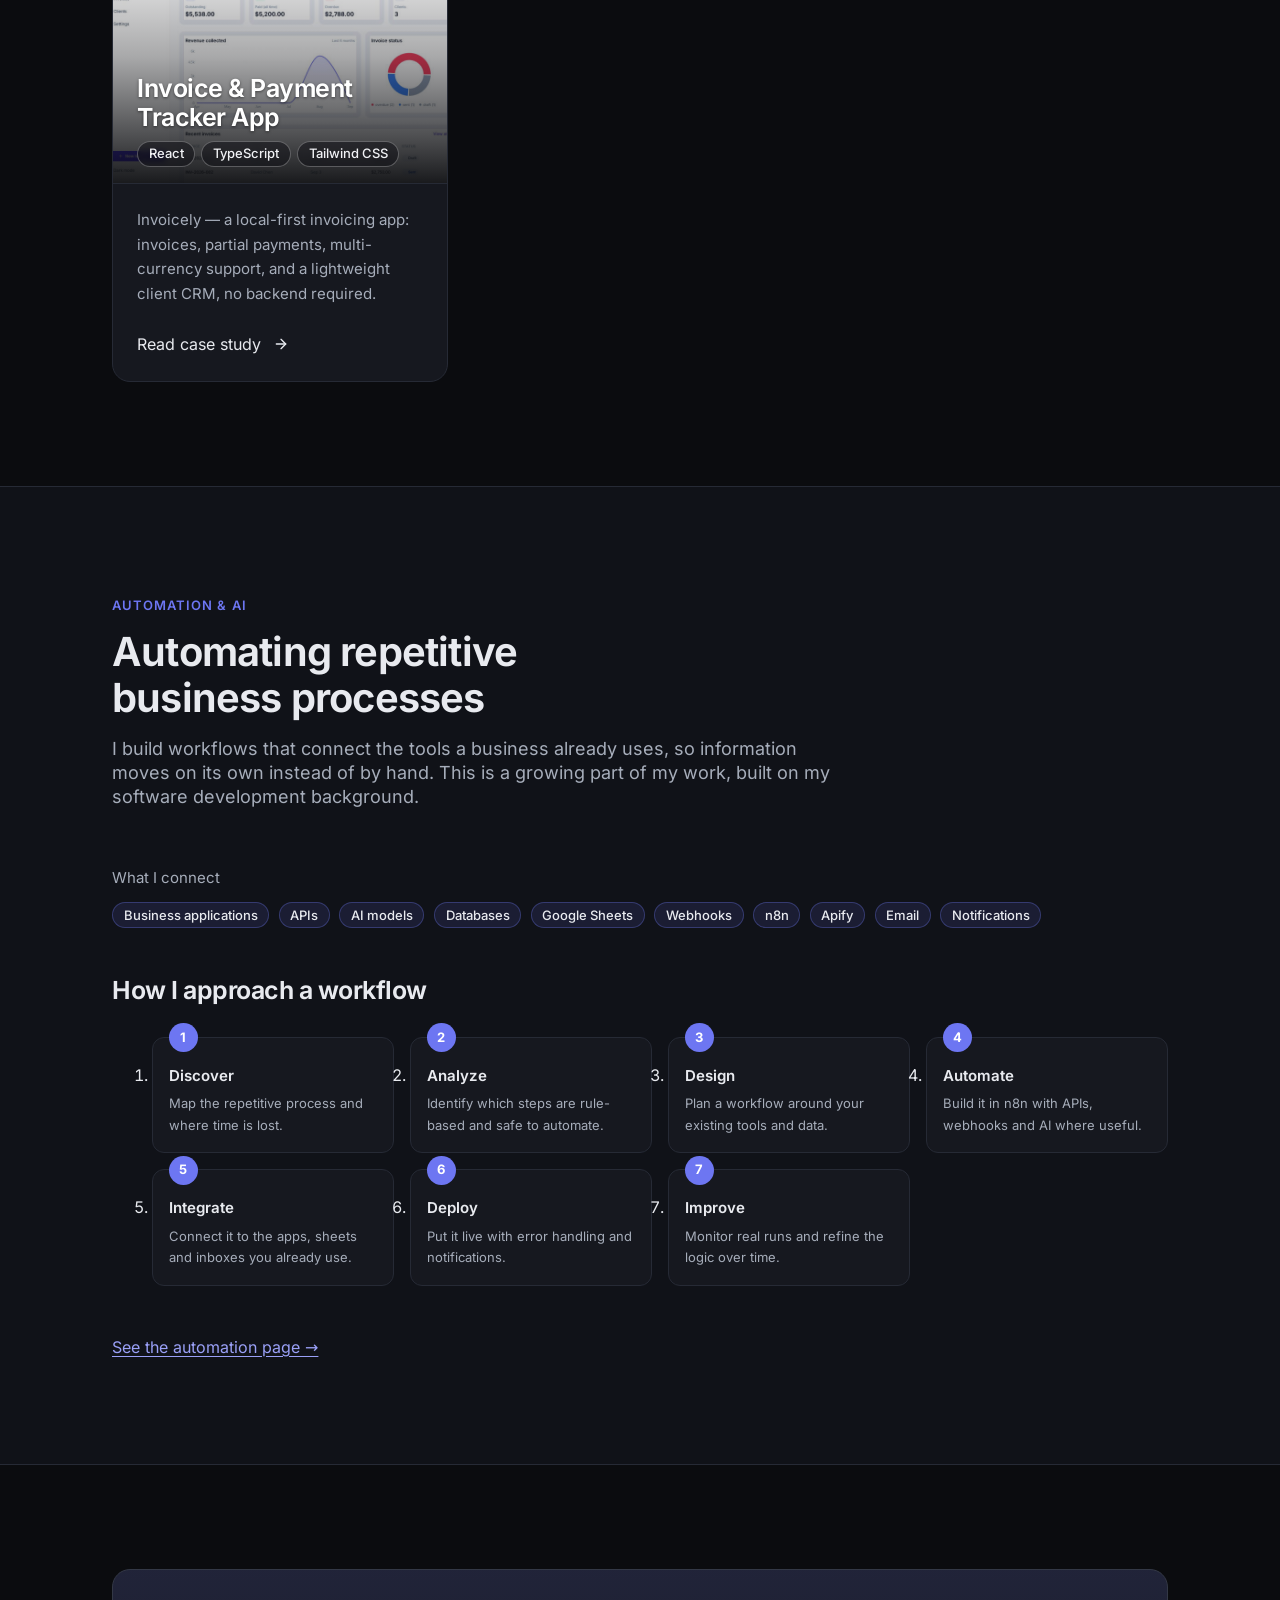
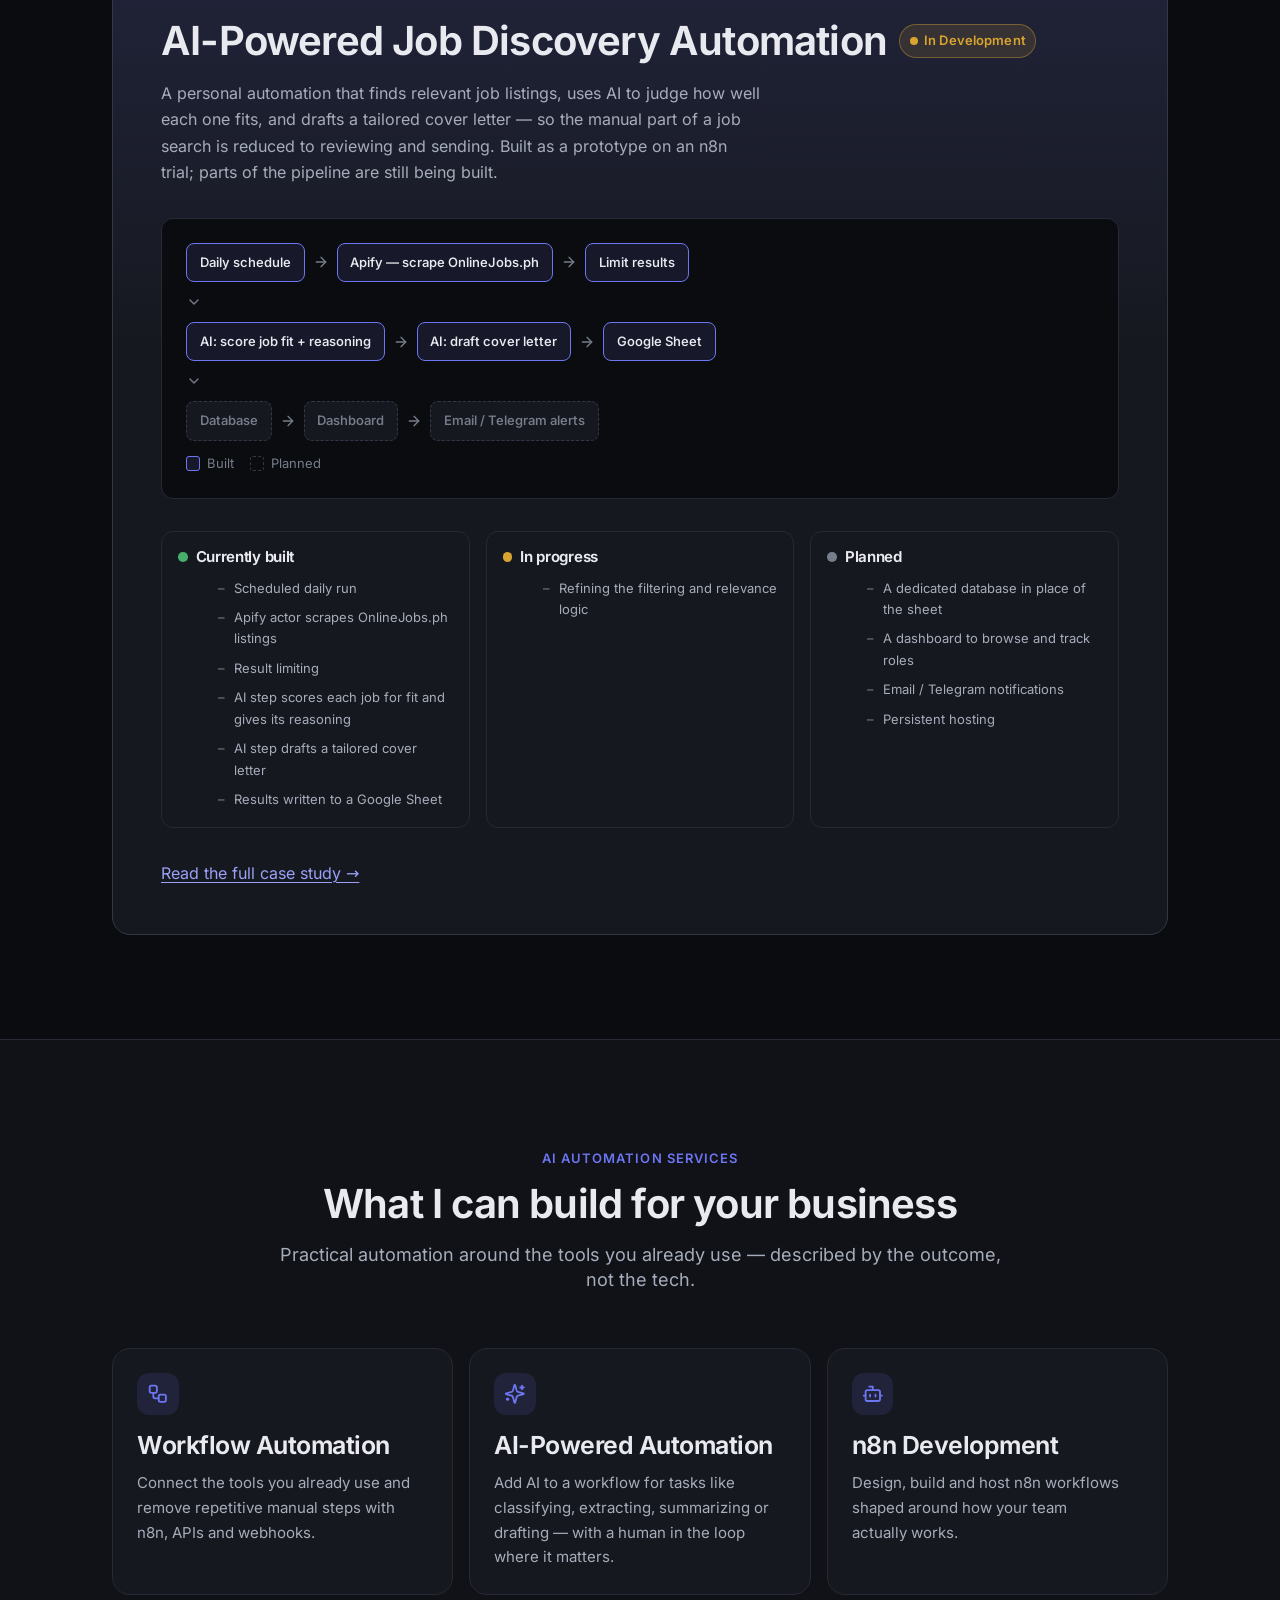
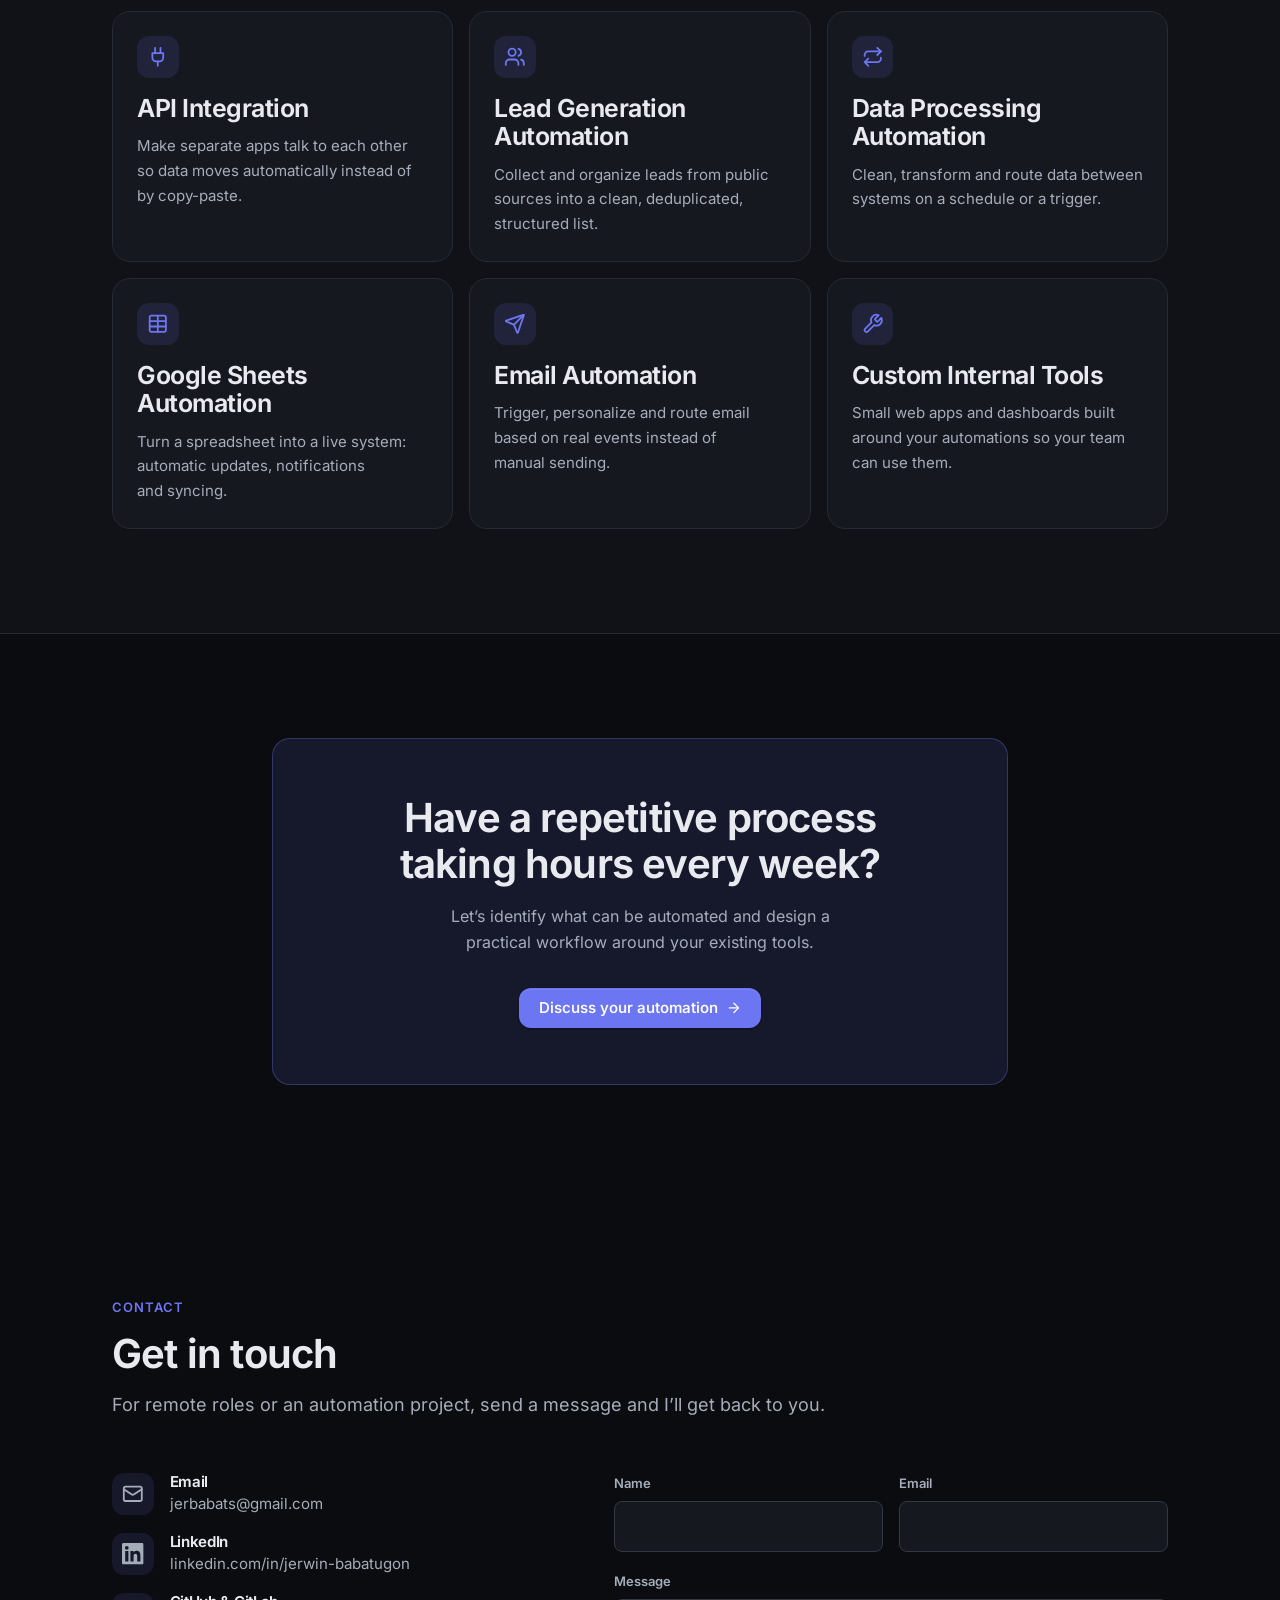
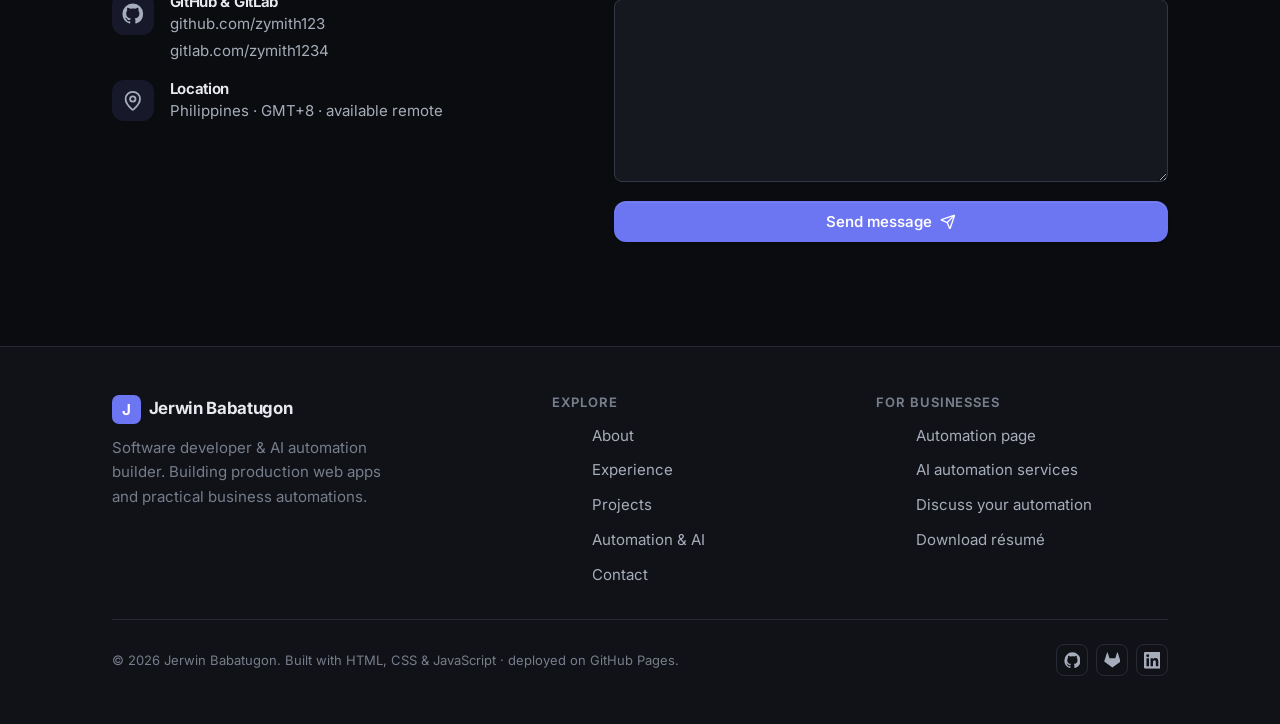
==== commit 49addb9c: "Use real app screenshots as project card backgrounds Replace the generated gradient cover cards with" ====
--- a/public/index.html
+++ b/public/index.html
@@ -464,11 +464,13 @@
             <div class="project-card__media">
               <img src="assets/img/projects/ai-customer-support-dashboard.jpg" width="800" height="500"
                    alt="AI Customer Support Dashboard interface" loading="lazy" decoding="async">
+              <div class="project-card__overlay">
+                <h3 class="project-card__title">AI Customer Support Dashboard</h3>
+                <div class="chip-set"><span class="chip">Angular</span><span class="chip">Play Framework (Scala)</span><span class="chip">PostgreSQL</span></div>
+              </div>
             </div>
             <div class="project-card__body">
-              <h3 class="project-card__title">AI Customer Support Dashboard</h3>
               <p class="project-card__text">Aria Support &mdash; a full-stack dashboard concept for an AI-assisted support product: live KPIs, an AI-drafted-reply inbox, agent performance and automation rules.</p>
-              <div class="chip-set"><span class="chip">Angular</span><span class="chip">Play Framework (Scala)</span><span class="chip">PostgreSQL</span></div>
               <span class="project-card__foot">Read case study
                 <svg class="icon arrow" aria-hidden="true"><use href="#i-arrow-right"></use></svg>
               </span>
@@ -479,11 +481,13 @@
             <div class="project-card__media">
               <img src="assets/img/projects/crypto-paper-trading-app.jpg" width="800" height="500"
                    alt="CryptoPulse crypto paper trading app interface" loading="lazy" decoding="async">
+              <div class="project-card__overlay">
+                <h3 class="project-card__title">Crypto Paper Trading App</h3>
+                <div class="chip-set"><span class="chip">Nuxt 3</span><span class="chip">TypeScript</span><span class="chip">Binance API</span></div>
+              </div>
             </div>
             <div class="project-card__body">
-              <h3 class="project-card__title">Crypto Paper Trading App</h3>
               <p class="project-card__text">CryptoPulse &mdash; live prices for ~490 Binance USDT pairs and a risk-free paper-trading portfolio with an equity curve and full trade history.</p>
-              <div class="chip-set"><span class="chip">Nuxt 3</span><span class="chip">TypeScript</span><span class="chip">Binance API</span></div>
               <span class="project-card__foot">Read case study
                 <svg class="icon arrow" aria-hidden="true"><use href="#i-arrow-right"></use></svg>
               </span>
@@ -495,11 +499,13 @@
               <img src="assets/img/projects/job-discovery-automation.jpg" width="800" height="500"
                    alt="Job Discovery Automation workflow" loading="lazy" decoding="async">
               <span class="project-card__badge badge badge--dev">In Development</span>
+              <div class="project-card__overlay">
+                <h3 class="project-card__title">AI-Powered Job Discovery Automation</h3>
+                <div class="chip-set"><span class="chip">n8n</span><span class="chip">Apify</span><span class="chip">Google Gemini</span><span class="chip">Google Sheets</span></div>
+              </div>
             </div>
             <div class="project-card__body">
-              <h3 class="project-card__title">AI-Powered Job Discovery Automation</h3>
               <p class="project-card__text">An automation that collects job listings on a schedule, scores each role for fit with AI and explains why, then drafts a tailored cover letter.</p>
-              <div class="chip-set"><span class="chip">n8n</span><span class="chip">Apify</span><span class="chip">Google Gemini</span><span class="chip">Google Sheets</span></div>
               <span class="project-card__foot">Read case study
                 <svg class="icon arrow" aria-hidden="true"><use href="#i-arrow-right"></use></svg>
               </span>
@@ -510,11 +516,13 @@
             <div class="project-card__media">
               <img src="assets/img/projects/invoice-payment-tracker-app.jpg" width="800" height="500"
                    alt="Invoicely invoice and payment tracker interface" loading="lazy" decoding="async">
+              <div class="project-card__overlay">
+                <h3 class="project-card__title">Invoice &amp; Payment Tracker App</h3>
+                <div class="chip-set"><span class="chip">React</span><span class="chip">TypeScript</span><span class="chip">Tailwind CSS</span></div>
+              </div>
             </div>
             <div class="project-card__body">
-              <h3 class="project-card__title">Invoice &amp; Payment Tracker App</h3>
               <p class="project-card__text">Invoicely &mdash; a local-first invoicing app: invoices, partial payments, multi-currency support, and a lightweight client CRM, no backend required.</p>
-              <div class="chip-set"><span class="chip">React</span><span class="chip">TypeScript</span><span class="chip">Tailwind CSS</span></div>
               <span class="project-card__foot">Read case study
                 <svg class="icon arrow" aria-hidden="true"><use href="#i-arrow-right"></use></svg>
               </span>
--- a/public/assets/css/styles.css
+++ b/public/assets/css/styles.css
@@ -808,11 +808,54 @@
 /* --- projects --- */
 .projects__grid { display: grid; gap: var(--s-5); grid-template-columns: repeat(auto-fit, minmax(300px, 1fr)); }
 .project-card { display: flex; flex-direction: column; overflow: hidden; padding: 0; }
-.project-card__media { position: relative; aspect-ratio: 16 / 10; background: var(--surface-2); border-bottom: 1px solid var(--border); }
-.project-card__media img { width: 100%; height: 100%; object-fit: cover; }
-.project-card__badge { position: absolute; top: var(--s-3); left: var(--s-3); }
+.project-card__media {
+  position: relative;
+  aspect-ratio: 16 / 11;
+  background: var(--surface-2);
+  border-bottom: 1px solid var(--border);
+  display: flex;
+  flex-direction: column;
+  justify-content: flex-end;
+}
+.project-card__media img {
+  position: absolute; inset: 0;
+  z-index: 0;
+  width: 100%; height: 100%; object-fit: cover;
+  transition: transform 420ms ease;
+}
+.card--link:hover .project-card__media img { transform: scale(1.04); }
+/* scrim: keeps the overlaid title/chips readable over any screenshot — must
+   out-rank the image explicitly, since both are position:absolute with no
+   z-index would otherwise just paint in DOM order (image on top, hiding it). */
+.project-card__media::before {
+  content: "";
+  position: absolute; inset: 0;
+  z-index: 1;
+  background: linear-gradient(180deg, rgba(6,7,10,.05) 0%, rgba(6,7,10,.35) 45%, rgba(6,7,10,.92) 100%);
+}
+.project-card__badge { position: absolute; top: var(--s-3); left: var(--s-3); z-index: 3; }
+.project-card__overlay {
+  position: relative;
+  z-index: 2;
+  padding: var(--s-4) var(--s-5);
+  display: flex;
+  flex-direction: column;
+  gap: 0.6rem;
+}
+.project-card__title {
+  font-size: var(--fs-h3);
+  color: #fff;
+  text-shadow: 0 1px 3px rgba(0,0,0,.5);
+}
+.project-card__overlay .chip-set { gap: 0.4rem; }
+.project-card__overlay .chip {
+  background: rgba(15,16,20,.55);
+  border-color: rgba(255,255,255,.28);
+  color: #f1f2f5;
+  backdrop-filter: blur(3px);
+  -webkit-backdrop-filter: blur(3px);
+}
 .project-card__body { padding: var(--s-5); display: flex; flex-direction: column; gap: var(--s-3); flex: 1; }
-.project-card__title { font-size: var(--fs-h3); }
 .project-card__text { color: var(--text-muted); font-size: var(--fs-sm); flex: 1; }
 .project-card__foot { display: flex; align-items: center; gap: var(--s-3); margin-top: auto; padding-top: var(--s-3); }
 .project-card__foot .arrow { transition: transform var(--transition); }
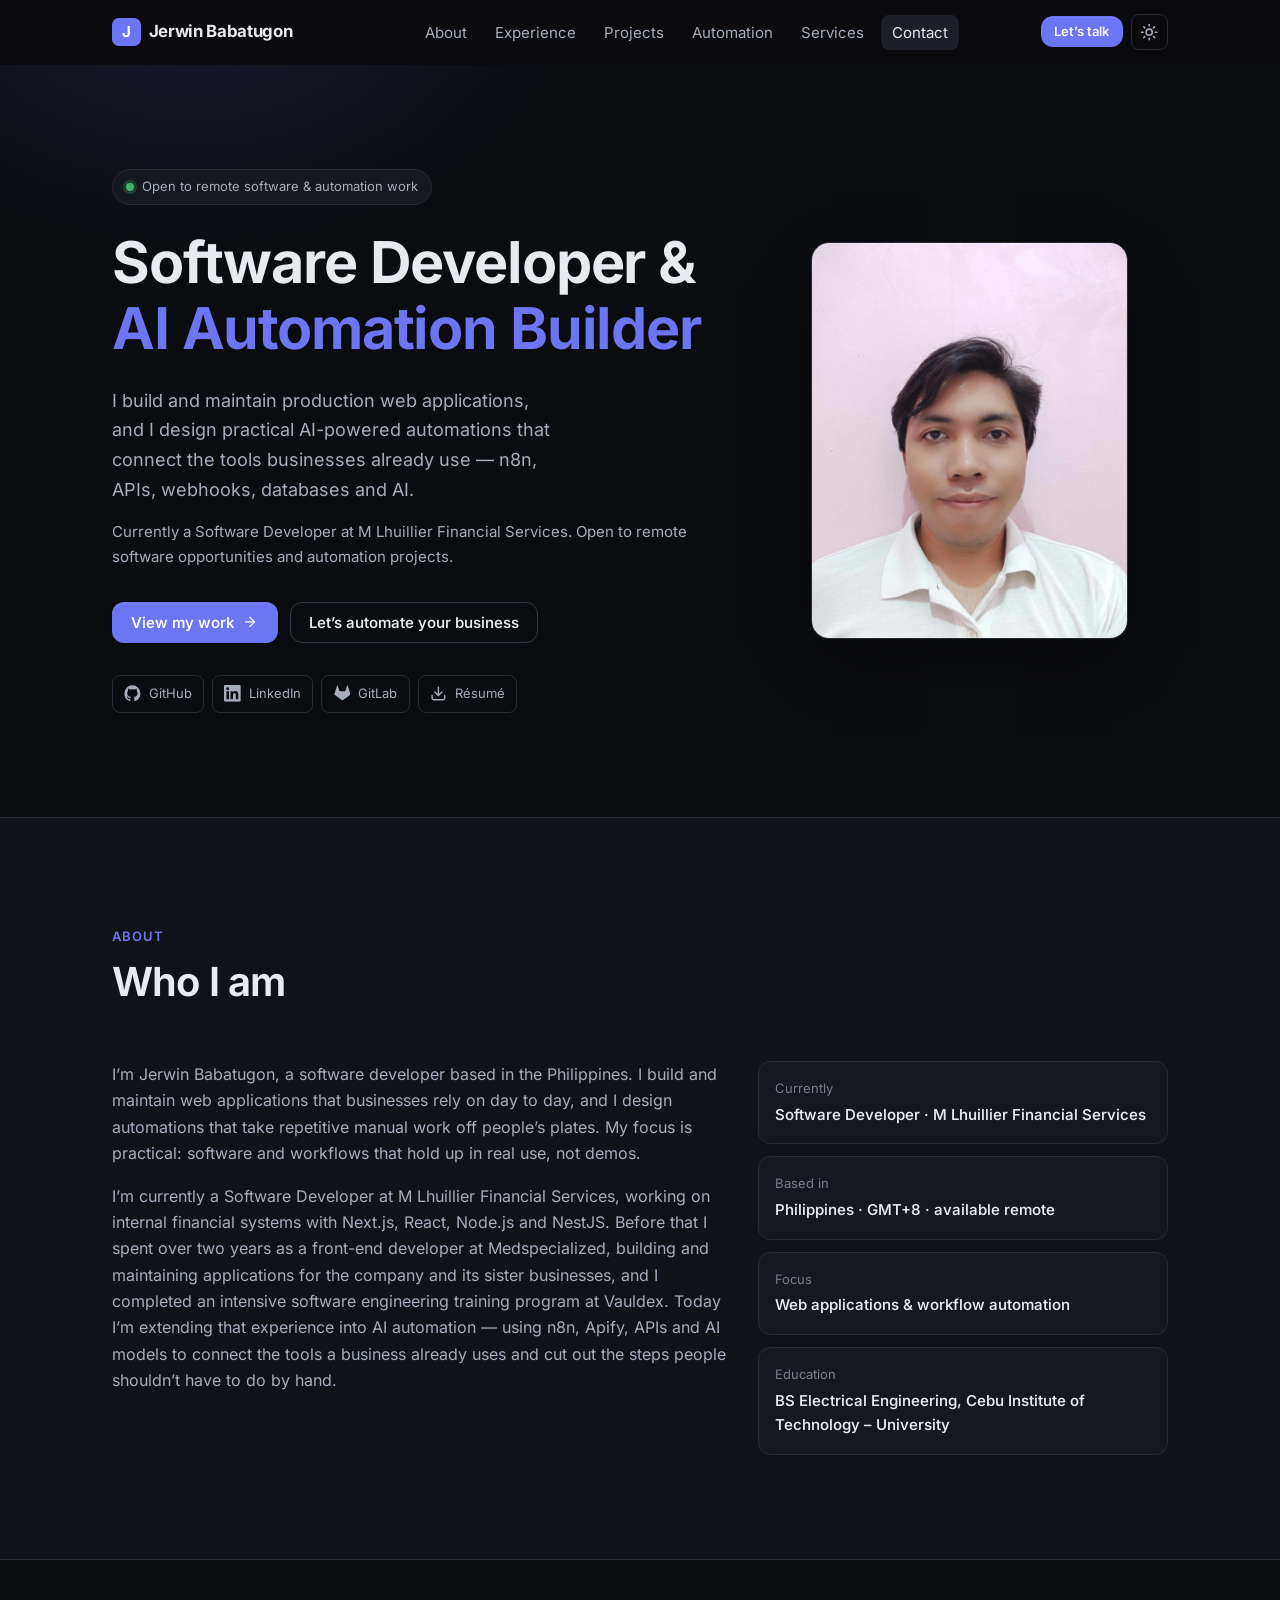
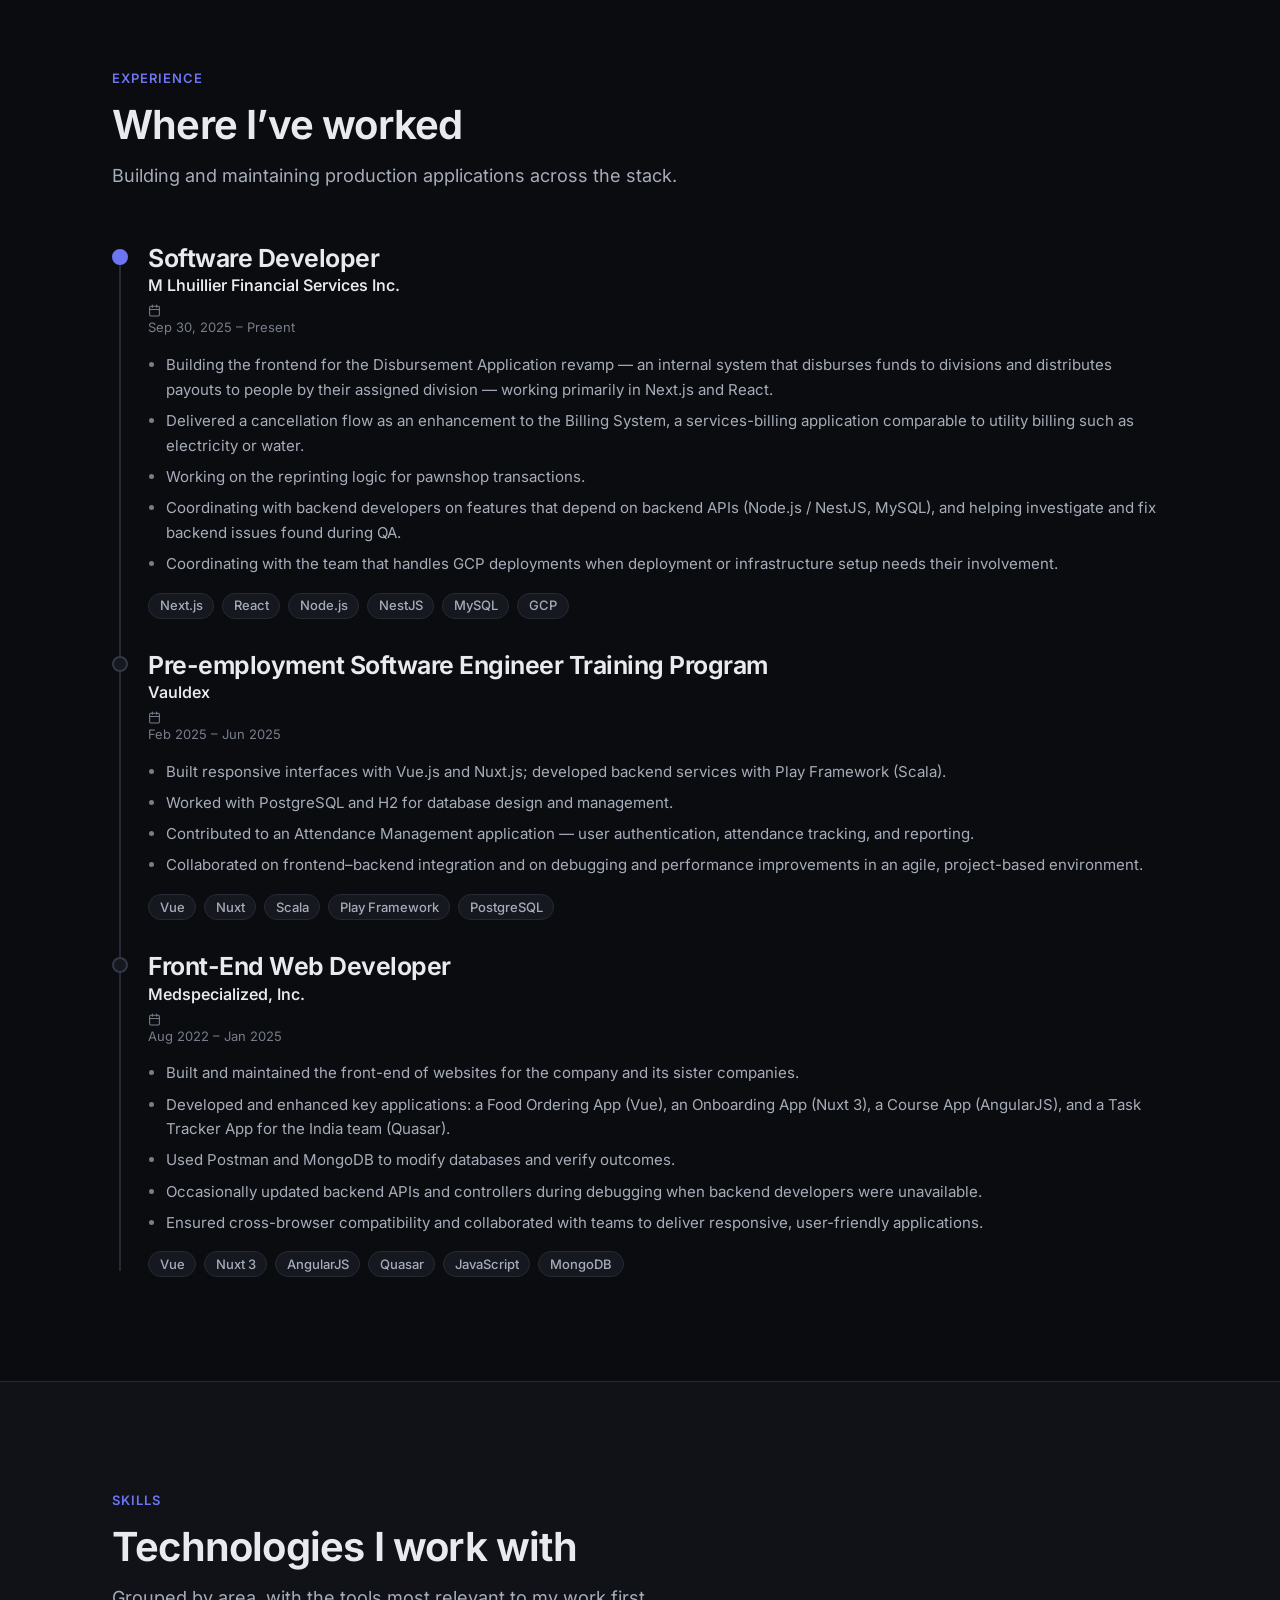
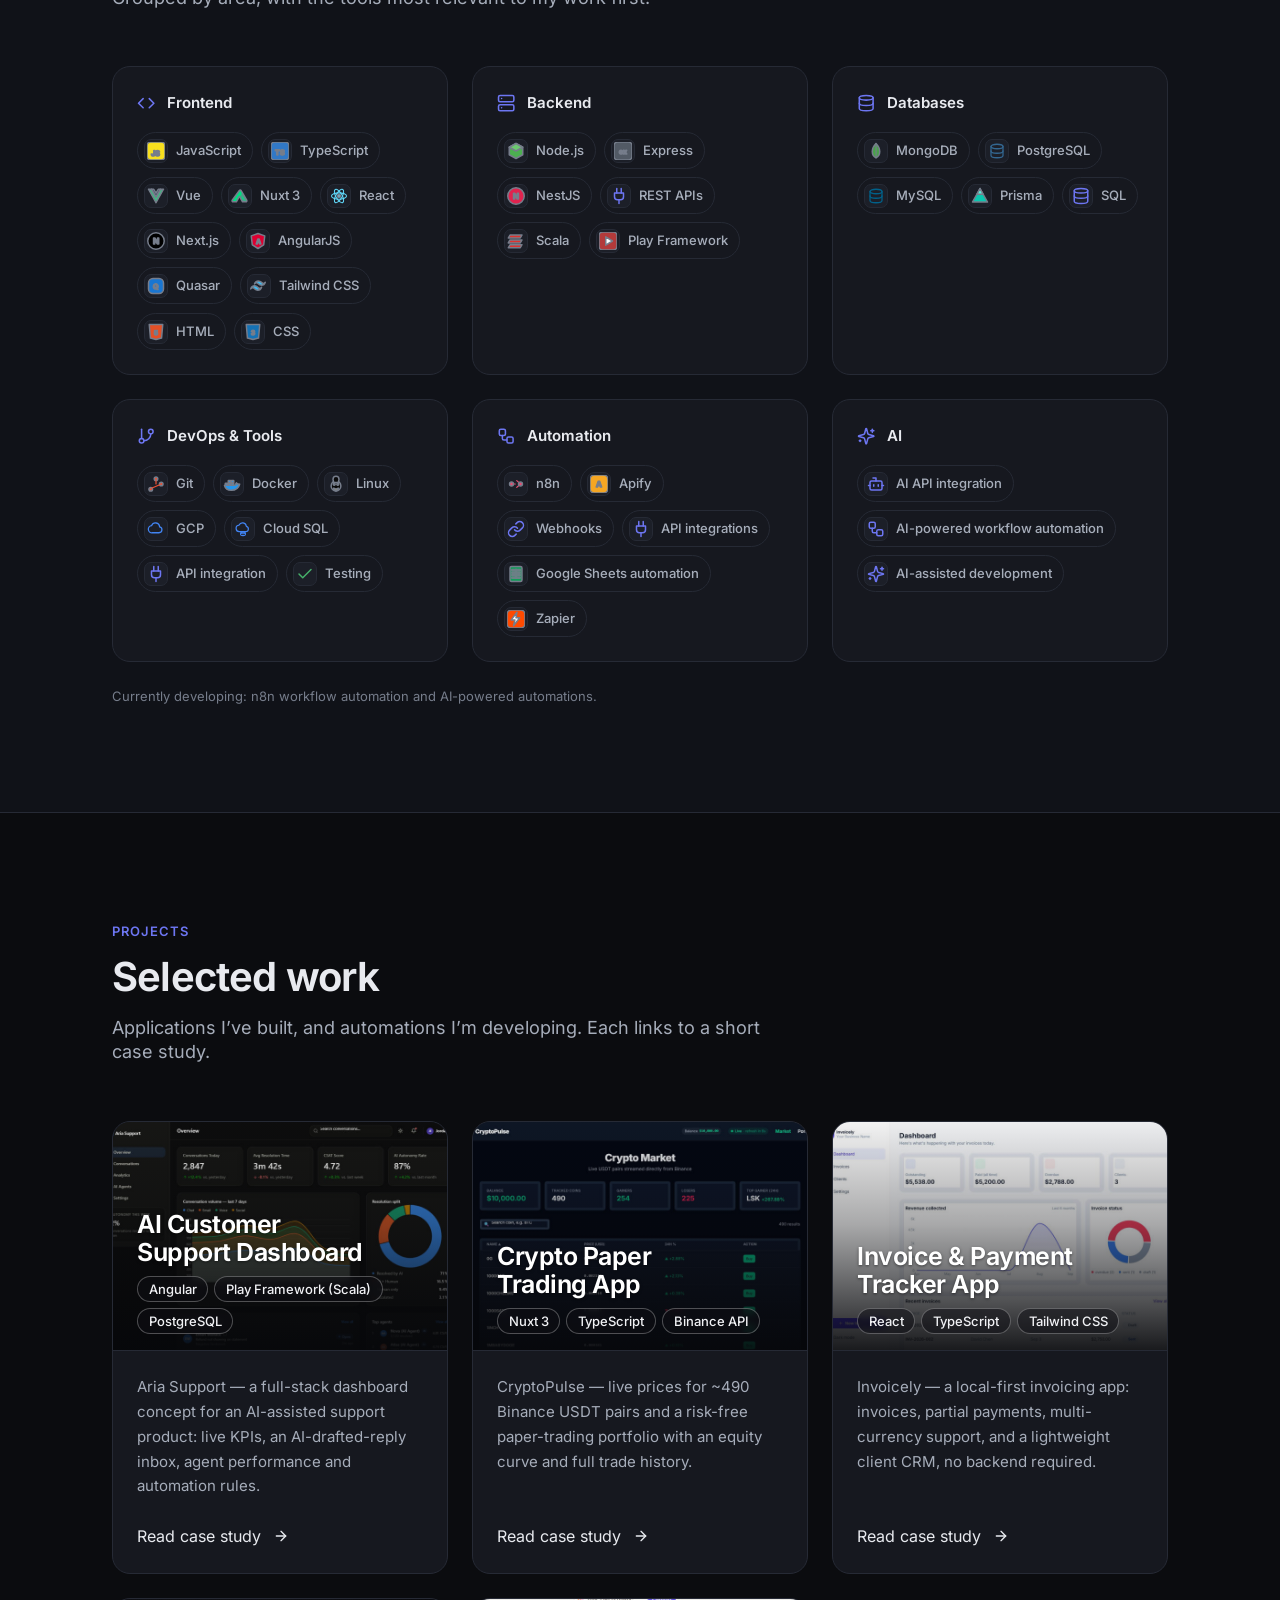
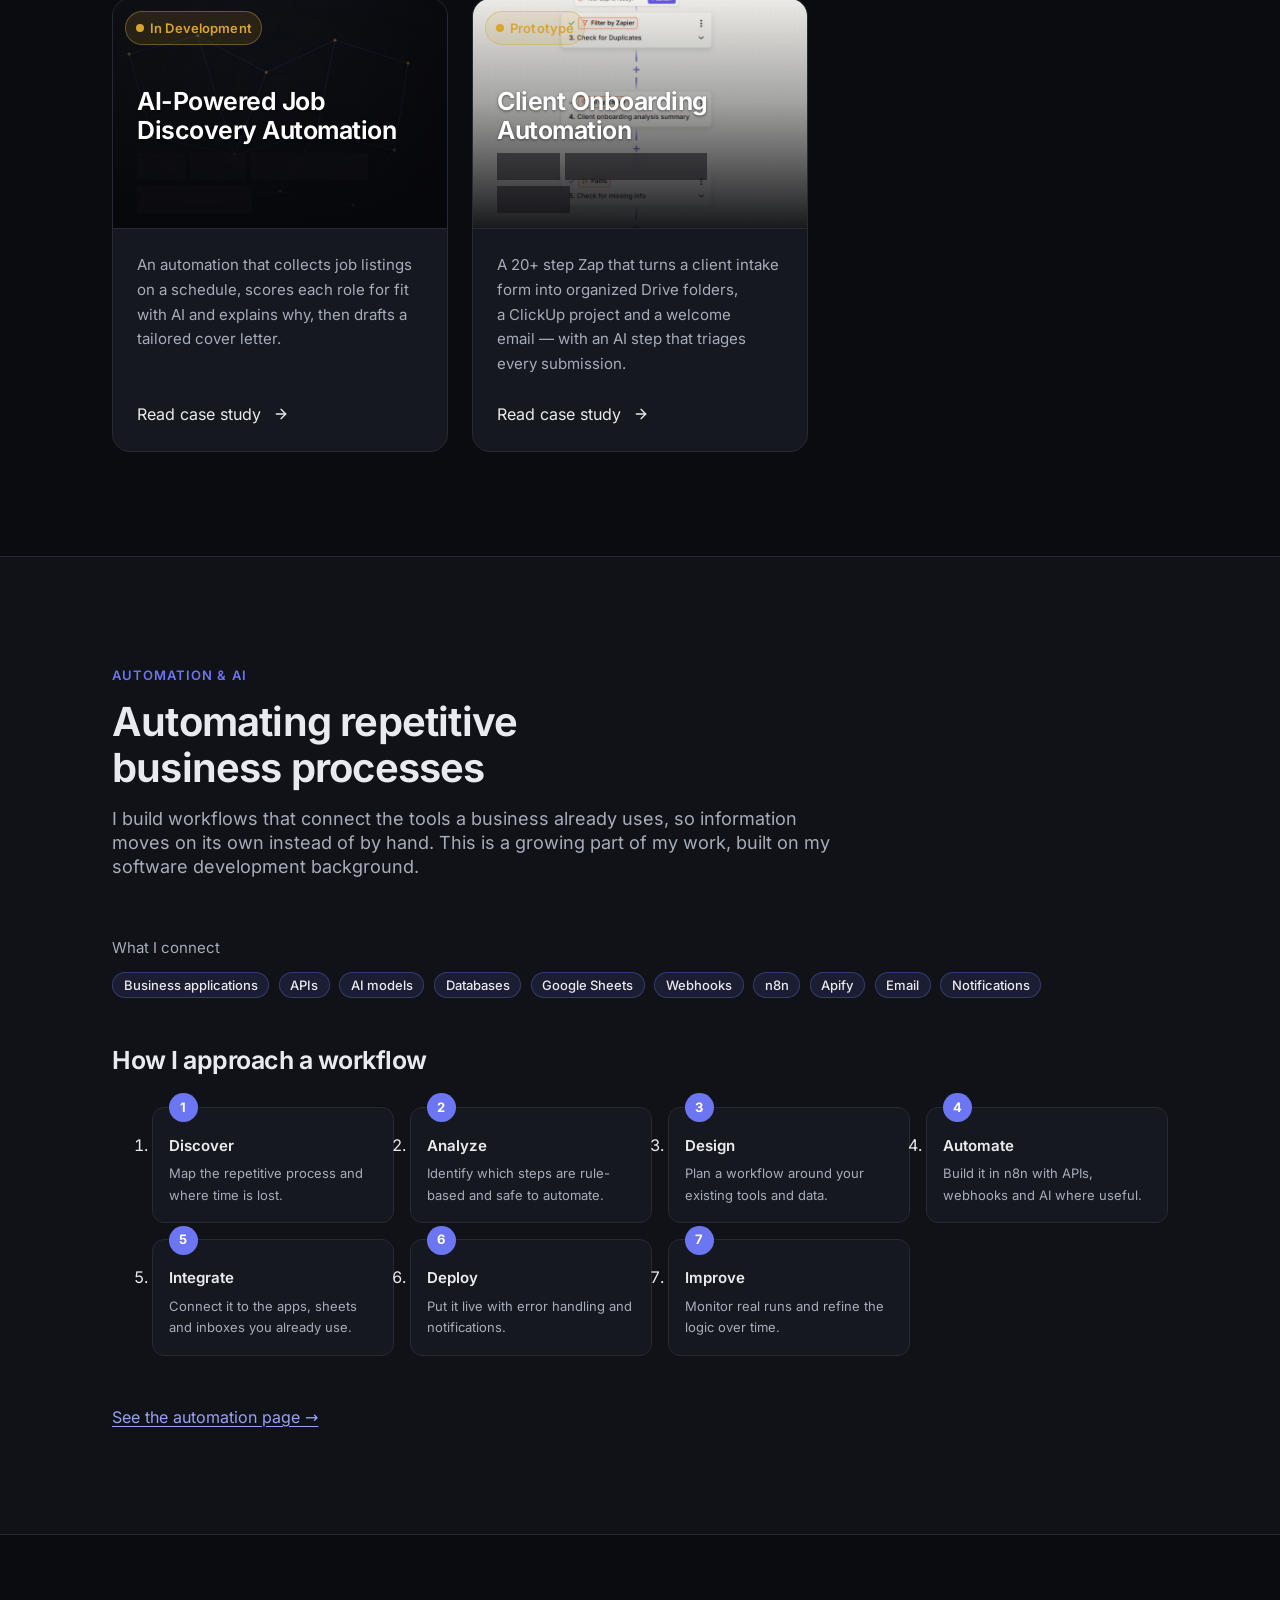
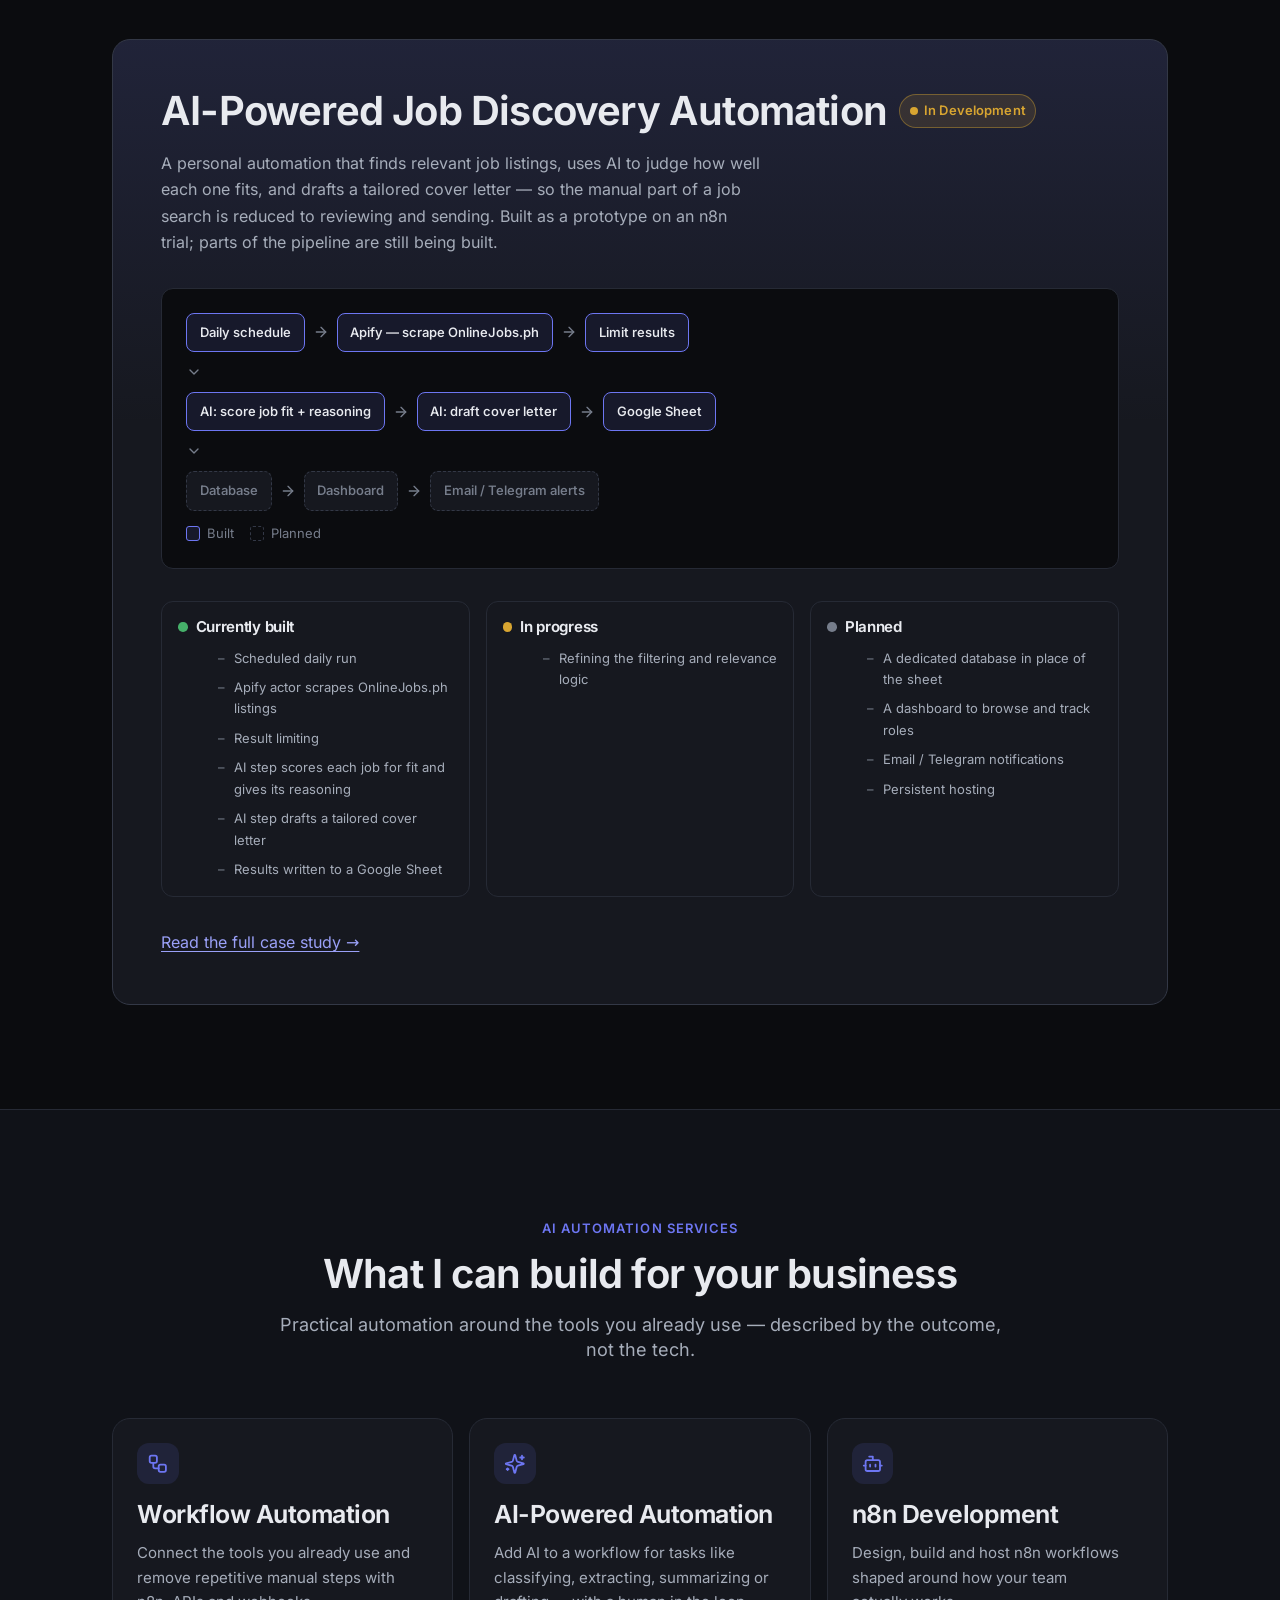
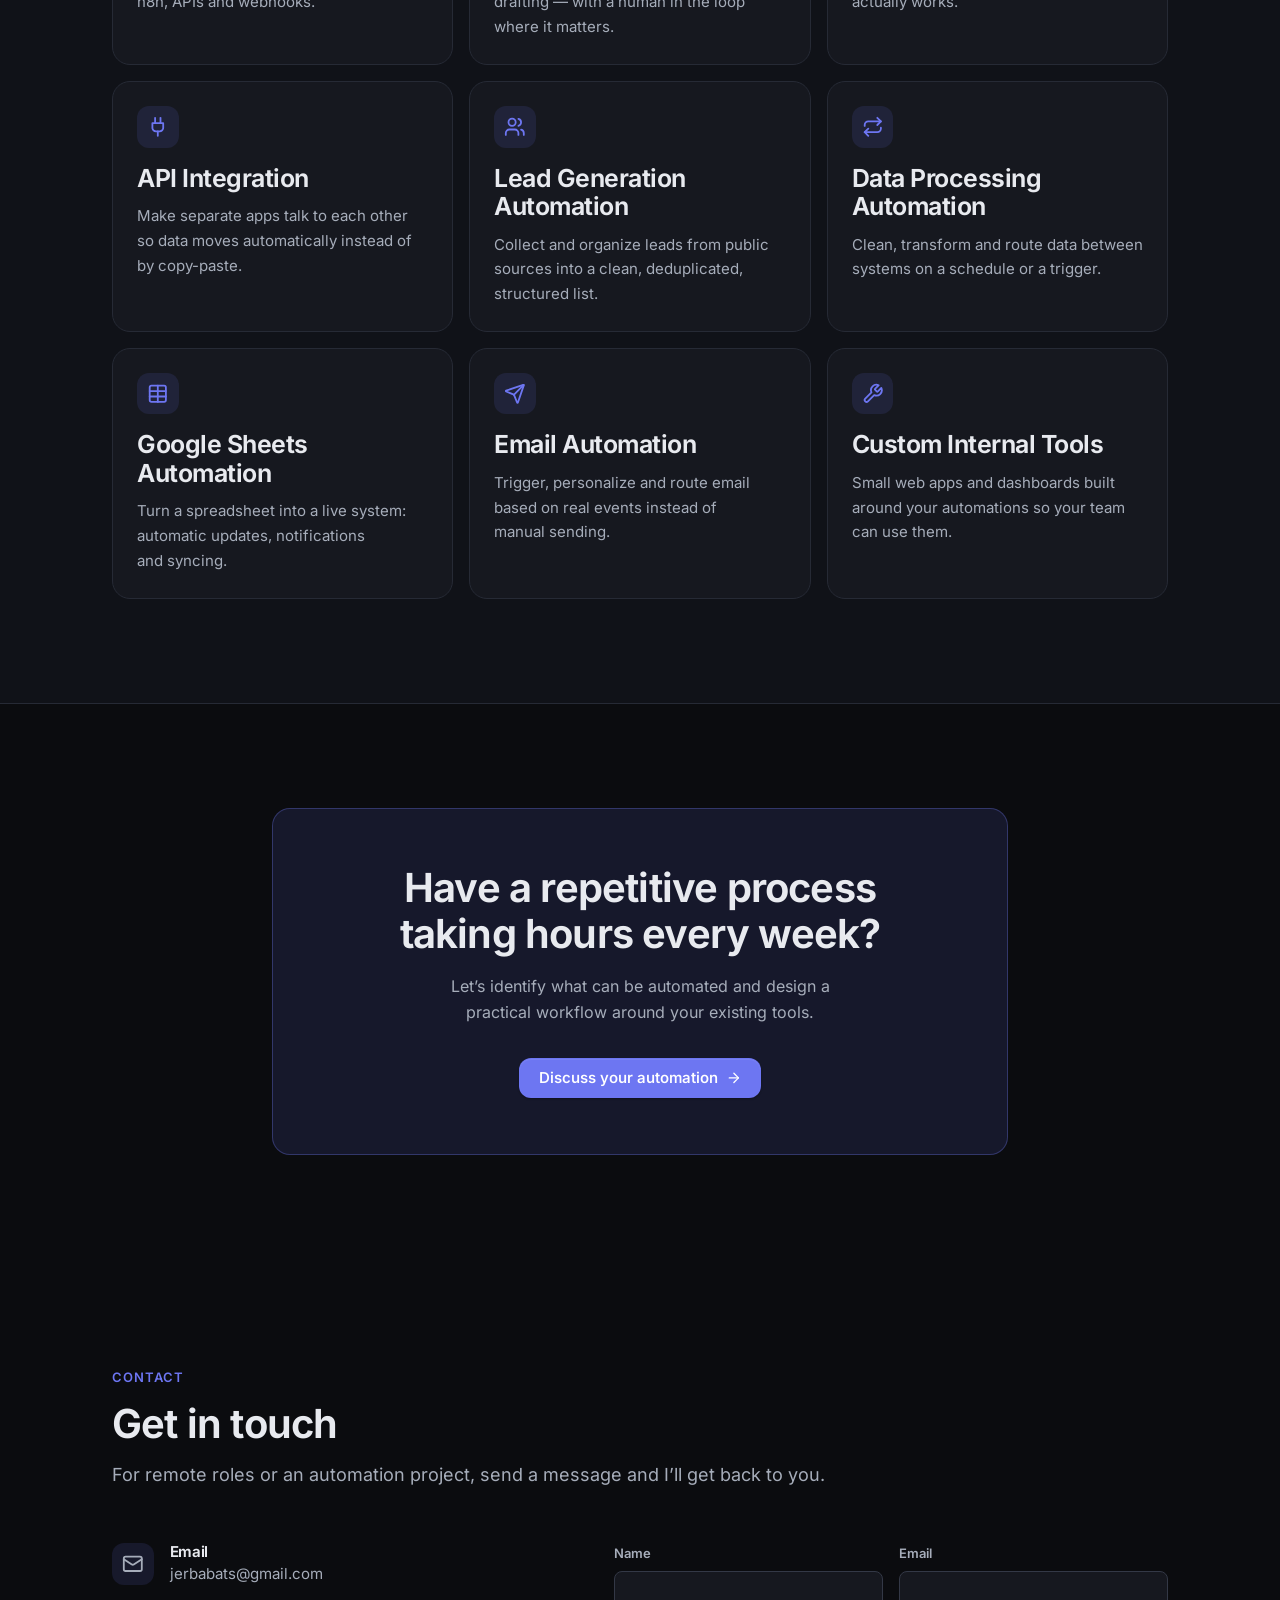
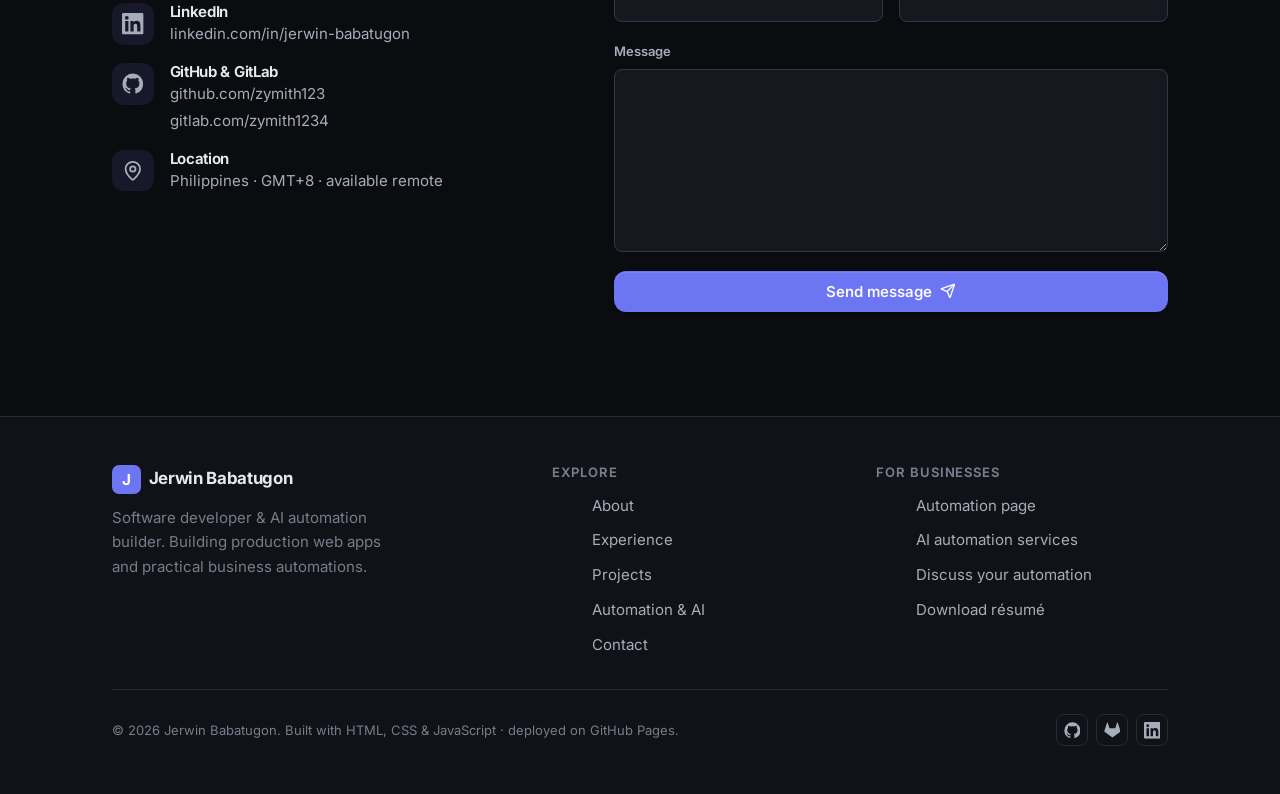
==== commit 70b8680a: "Add Client Onboarding Automation as a fifth project A Zapier workflow (20+ steps) that takes a new-c" ====
--- a/public/index.html
+++ b/public/index.html
@@ -164,6 +164,7 @@
     <symbol id="logo-n8n" viewBox="0 0 24 24"><g fill="none" stroke="#EA4B71" stroke-width="1.6"><path d="M6 12h5M13 7.5 18 12l-5 4.5"/></g><circle cx="6" cy="12" r="2.6" fill="#EA4B71"/><circle cx="18" cy="12" r="2.6" fill="#EA4B71"/></symbol>
     <symbol id="logo-apify" viewBox="0 0 24 24"><rect width="24" height="24" rx="6" fill="#F5A623"/><text x="12" y="16.3" font-size="10.5" font-weight="700" text-anchor="middle" fill="#1a1200">A</text></symbol>
     <symbol id="logo-sheets" viewBox="0 0 24 24"><rect x="4" y="2" width="16" height="20" rx="2" fill="#0F9D58"/><g fill="#fff" opacity=".9"><rect x="6.5" y="6" width="11" height="1.6"/><rect x="6.5" y="9.4" width="11" height="1.6"/><rect x="6.5" y="12.8" width="11" height="1.6"/><rect x="6.5" y="16.2" width="11" height="1.6"/><rect x="11.2" y="6" width="1.6" height="11.8"/></g></symbol>
+    <symbol id="logo-zapier" viewBox="0 0 24 24"><rect width="24" height="24" rx="6" fill="#FF4A00"/><path fill="#fff" d="M13.3 3 5.6 13.2h4.9l-1.8 7.8L17 10.4h-5z"/></symbol>
   </svg>
   <a class="skip-link" href="#main">Skip to content</a>
 
@@ -435,6 +436,7 @@
               <span class="tech-chip"><span class="tech-chip__icon" style="color:var(--accent)"><svg class="icon" aria-hidden="true"><use href="#i-link"></use></svg></span><span>Webhooks</span></span>
               <span class="tech-chip"><span class="tech-chip__icon" style="color:var(--accent)"><svg class="icon" aria-hidden="true"><use href="#i-plug"></use></svg></span><span>API integrations</span></span>
               <span class="tech-chip"><span class="tech-chip__icon"><svg class="icon" aria-hidden="true"><use href="#logo-sheets"></use></svg></span><span>Google Sheets automation</span></span>
+              <span class="tech-chip"><span class="tech-chip__icon"><svg class="icon" aria-hidden="true"><use href="#logo-zapier"></use></svg></span><span>Zapier</span></span>
             </div>
           </div>
           <div class="skill-group reveal">
@@ -456,7 +458,7 @@
         <div class="section__head">
           <span class="section__eyebrow">Projects</span>
           <h2 class="section__title">Selected work</h2>
-          <p class="section__subtitle">Applications I&rsquo;ve built, and an AI automation I&rsquo;m developing. Each links to a short case study.</p>
+          <p class="section__subtitle">Applications I&rsquo;ve built, and automations I&rsquo;m developing. Each links to a short case study.</p>
         </div>
 
         <div class="projects__grid">
@@ -494,6 +496,23 @@
             </div>
           </a>
 
+          <a class="card card--link project-card reveal" href="projects/invoice-payment-tracker-app/">
+            <div class="project-card__media">
+              <img src="assets/img/projects/invoice-payment-tracker-app.jpg" width="800" height="500"
+                   alt="Invoicely invoice and payment tracker interface" loading="lazy" decoding="async">
+              <div class="project-card__overlay">
+                <h3 class="project-card__title">Invoice &amp; Payment Tracker App</h3>
+                <div class="chip-set"><span class="chip">React</span><span class="chip">TypeScript</span><span class="chip">Tailwind CSS</span></div>
+              </div>
+            </div>
+            <div class="project-card__body">
+              <p class="project-card__text">Invoicely &mdash; a local-first invoicing app: invoices, partial payments, multi-currency support, and a lightweight client CRM, no backend required.</p>
+              <span class="project-card__foot">Read case study
+                <svg class="icon arrow" aria-hidden="true"><use href="#i-arrow-right"></use></svg>
+              </span>
+            </div>
+          </a>
+
           <a class="card card--link project-card reveal" href="projects/job-discovery-automation/">
             <div class="project-card__media">
               <img src="assets/img/projects/job-discovery-automation.jpg" width="800" height="500"
@@ -512,17 +531,18 @@
             </div>
           </a>
 
-          <a class="card card--link project-card reveal" href="projects/invoice-payment-tracker-app/">
+          <a class="card card--link project-card reveal" href="projects/client-onboarding-automation/">
             <div class="project-card__media">
-              <img src="assets/img/projects/invoice-payment-tracker-app.jpg" width="800" height="500"
-                   alt="Invoicely invoice and payment tracker interface" loading="lazy" decoding="async">
+              <img src="assets/img/projects/client-onboarding-automation.jpg" width="800" height="500"
+                   alt="Client Onboarding Automation Zapier workflow" loading="lazy" decoding="async">
+              <span class="project-card__badge badge badge--dev">Prototype</span>
               <div class="project-card__overlay">
-                <h3 class="project-card__title">Invoice &amp; Payment Tracker App</h3>
-                <div class="chip-set"><span class="chip">React</span><span class="chip">TypeScript</span><span class="chip">Tailwind CSS</span></div>
+                <h3 class="project-card__title">Client Onboarding Automation</h3>
+                <div class="chip-set"><span class="chip">Zapier</span><span class="chip">Google Workspace</span><span class="chip">ClickUp</span></div>
               </div>
             </div>
             <div class="project-card__body">
-              <p class="project-card__text">Invoicely &mdash; a local-first invoicing app: invoices, partial payments, multi-currency support, and a lightweight client CRM, no backend required.</p>
+              <p class="project-card__text">A 20+ step Zap that turns a client intake form into organized Drive folders, a ClickUp project and a welcome email &mdash; with an AI step that triages every submission.</p>
               <span class="project-card__foot">Read case study
                 <svg class="icon arrow" aria-hidden="true"><use href="#i-arrow-right"></use></svg>
               </span>
--- a/public/assets/css/styles.css
+++ b/public/assets/css/styles.css
@@ -946,6 +946,15 @@
 .case__block p + p { margin-top: var(--s-4); }
 .case__block ul { color: var(--text-muted); font-size: var(--fs-sm); padding-left: 1.2rem; display: grid; gap: 0.5rem; }
 .case__links { display: flex; flex-wrap: wrap; gap: var(--s-3); }
+.video-embed {
+  position: relative;
+  aspect-ratio: 16 / 9;
+  border-radius: var(--radius);
+  overflow: hidden;
+  border: 1px solid var(--border);
+  background: var(--surface-2);
+}
+.video-embed iframe { position: absolute; inset: 0; width: 100%; height: 100%; border: 0; }
 .note {
   border-left: 3px solid var(--accent);
   padding: 0.6rem 0 0.6rem 1rem;
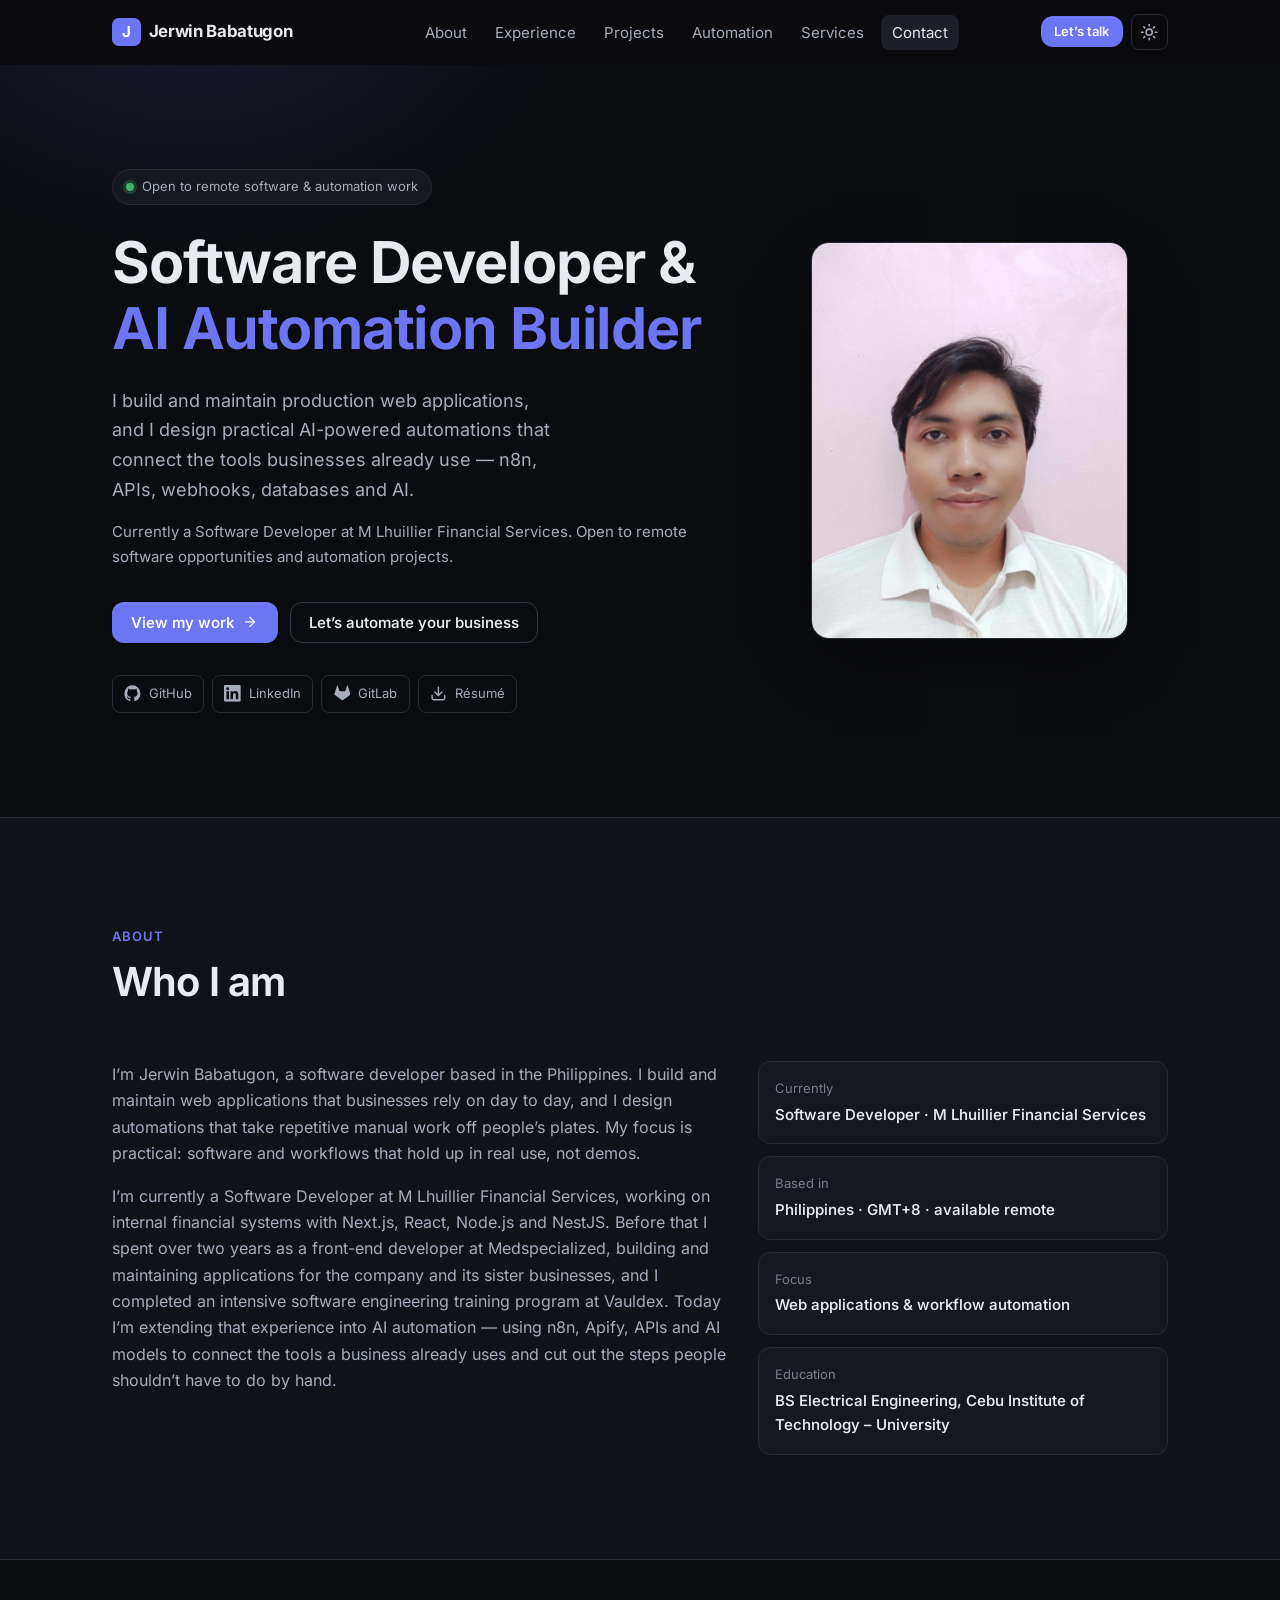
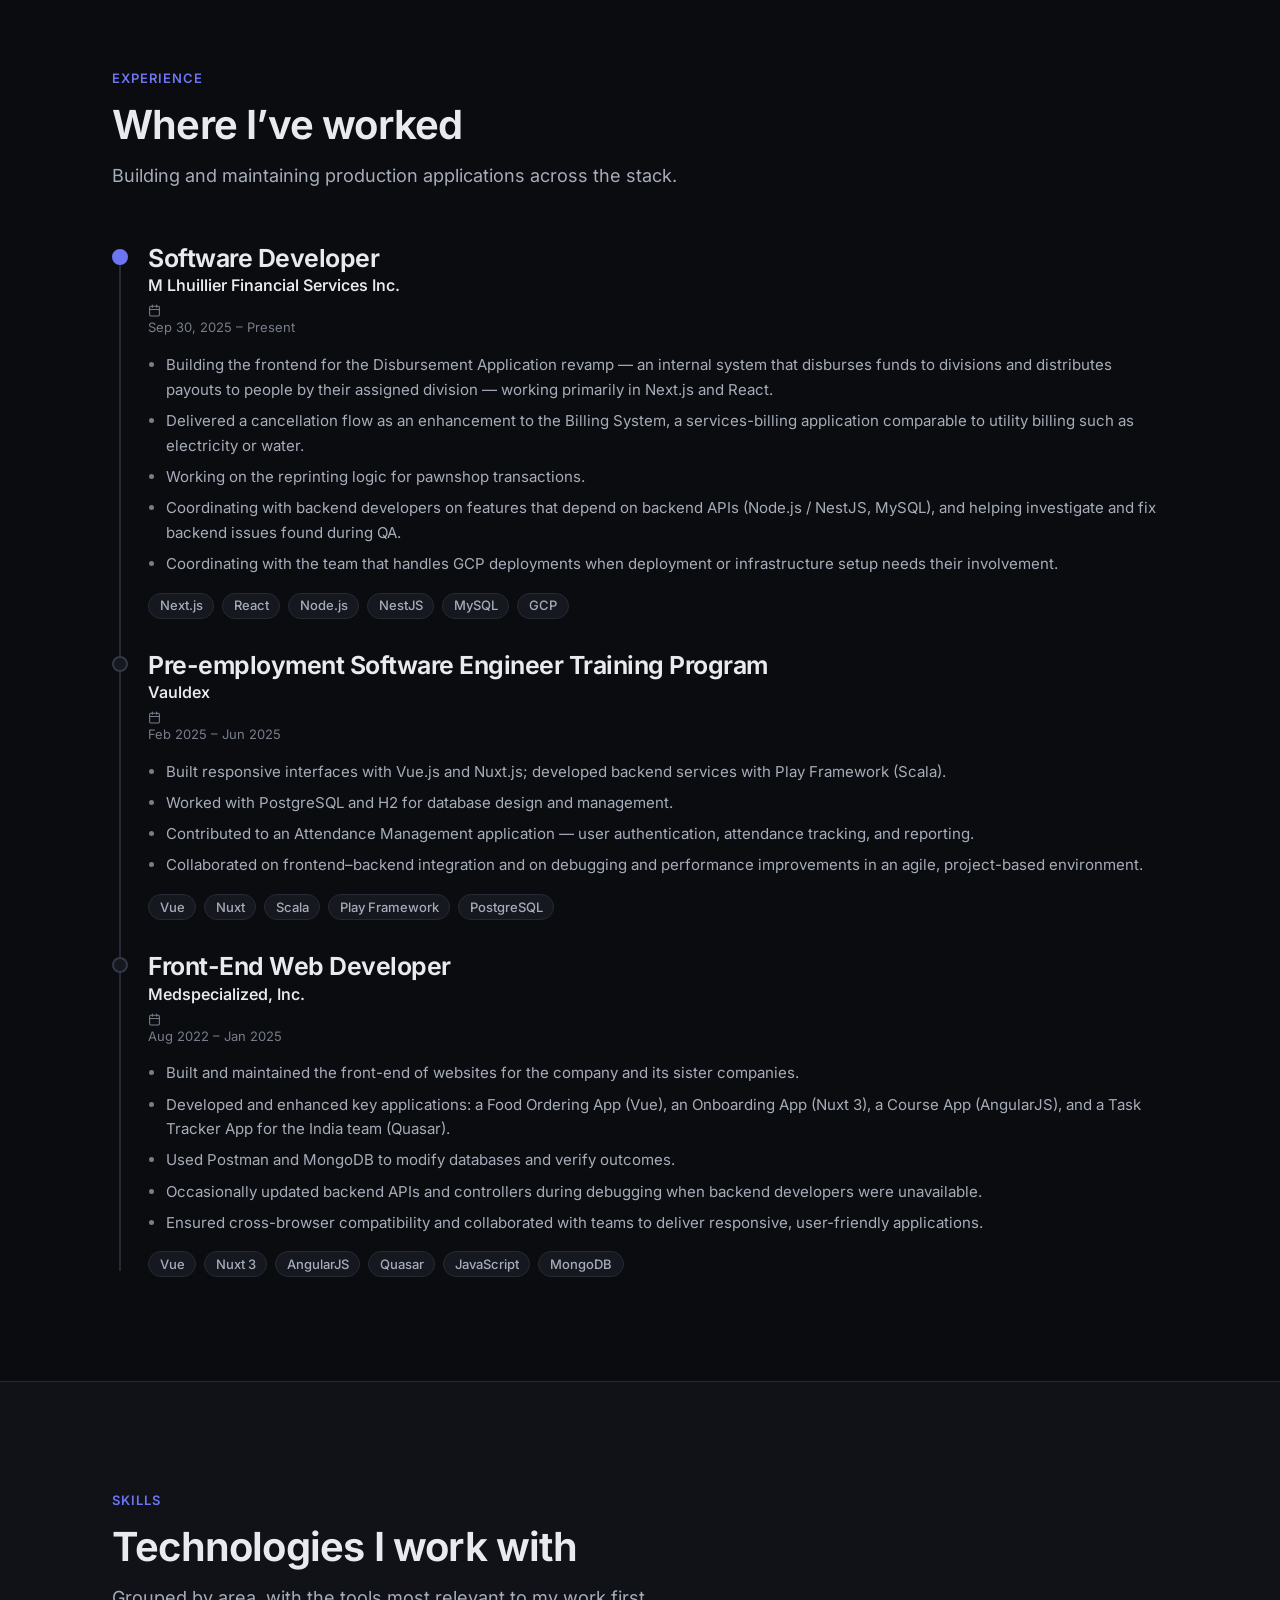
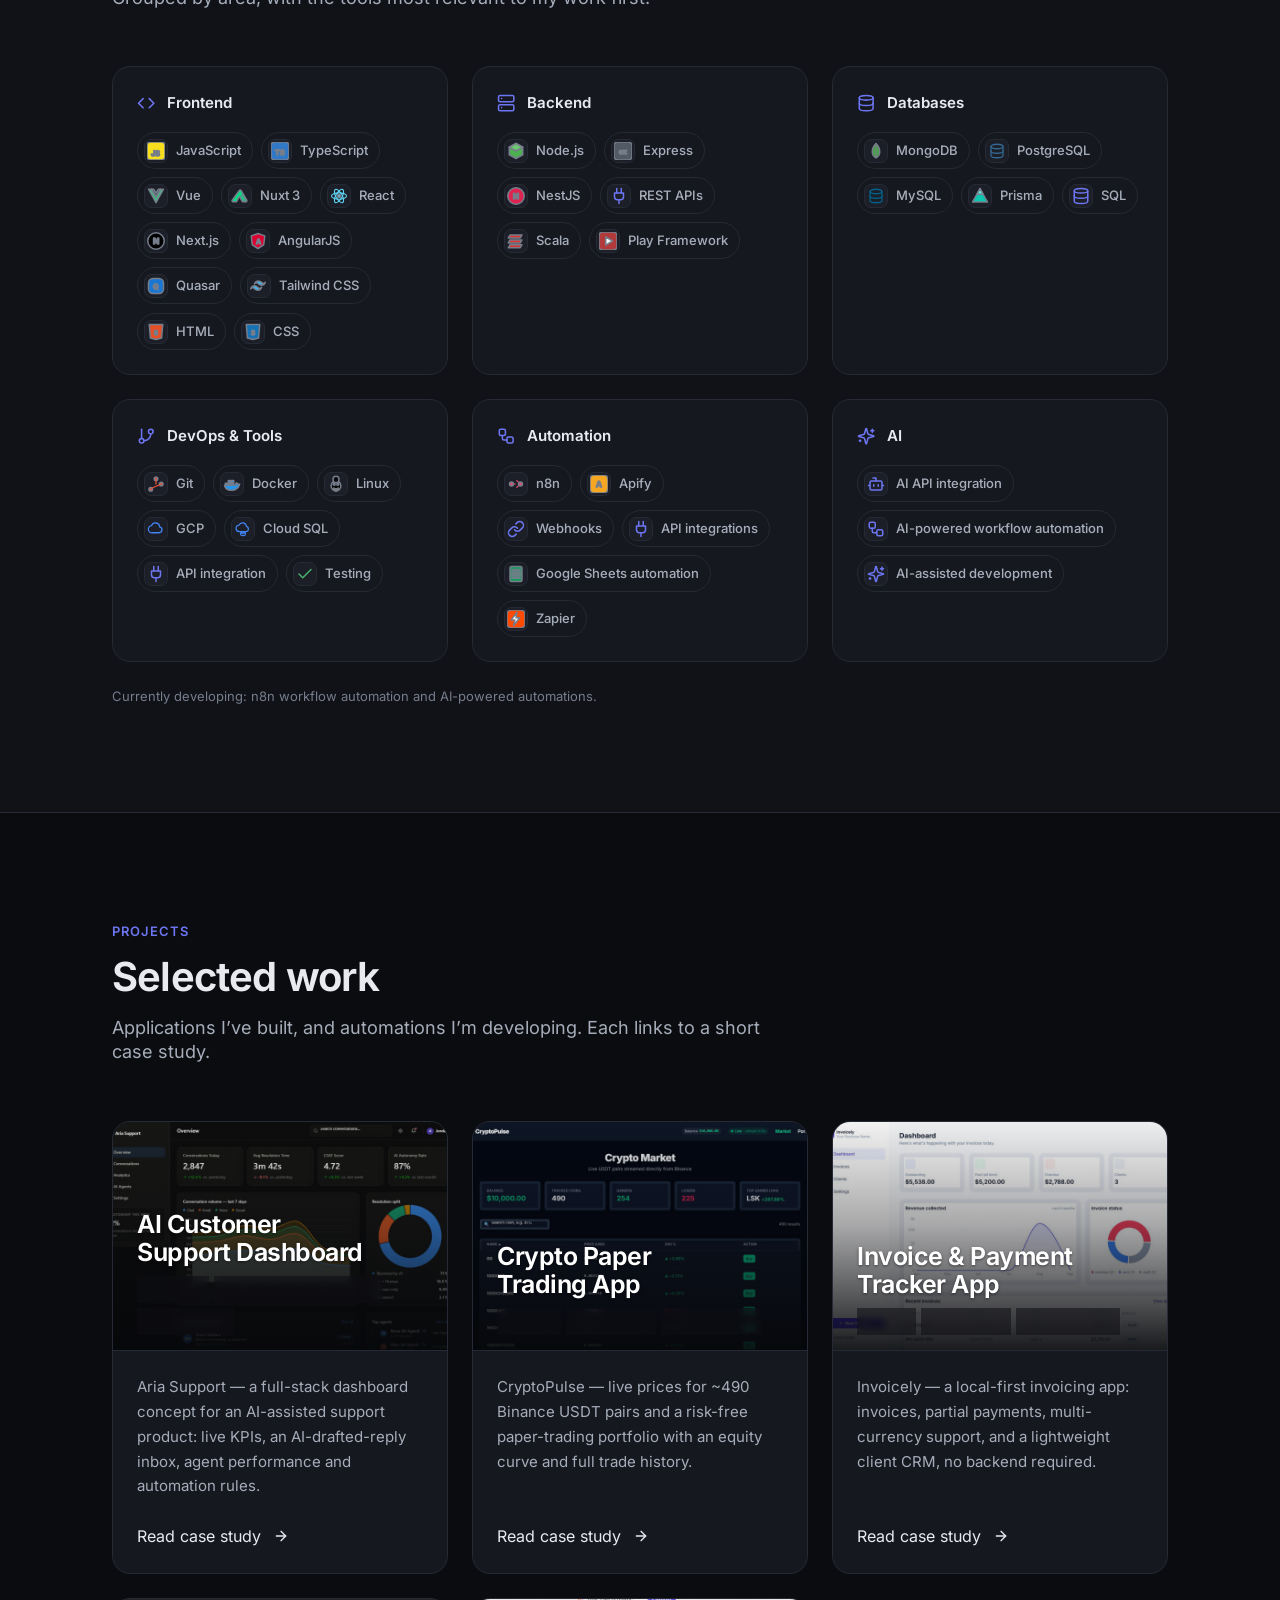
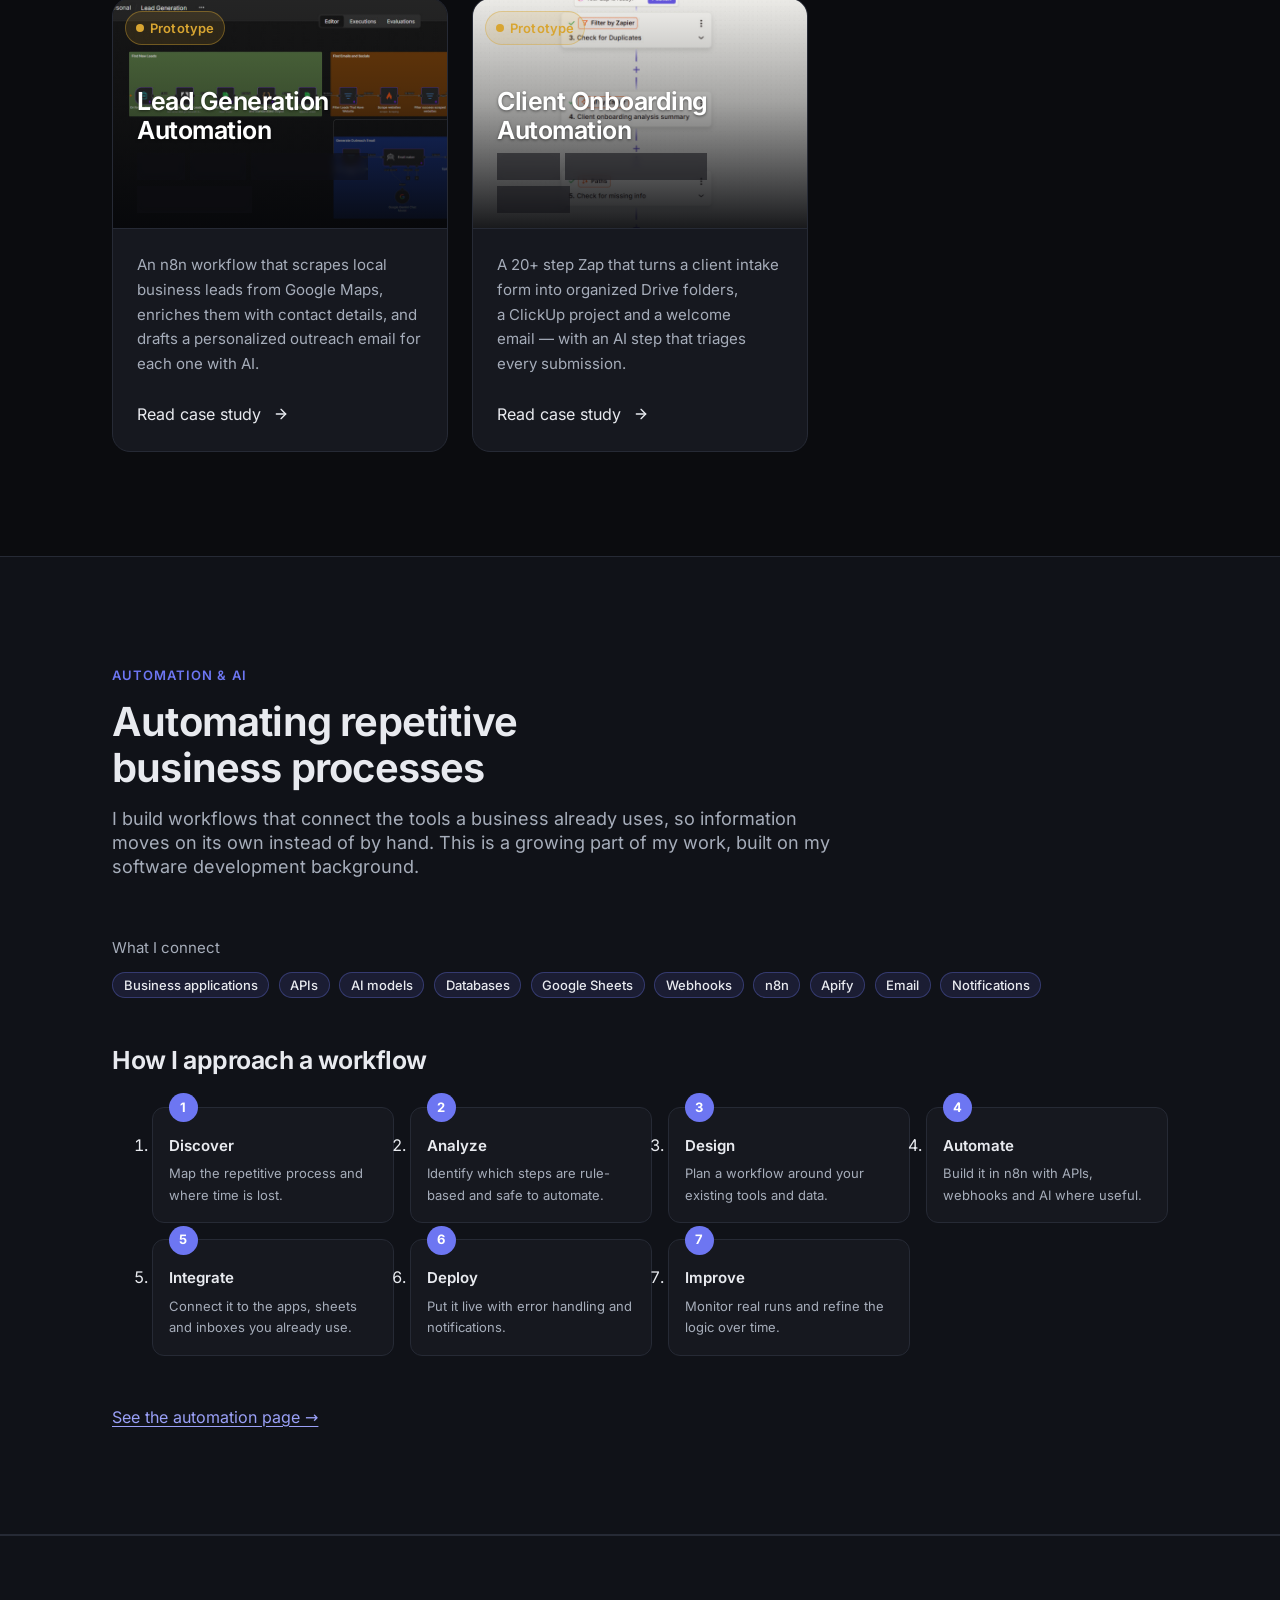
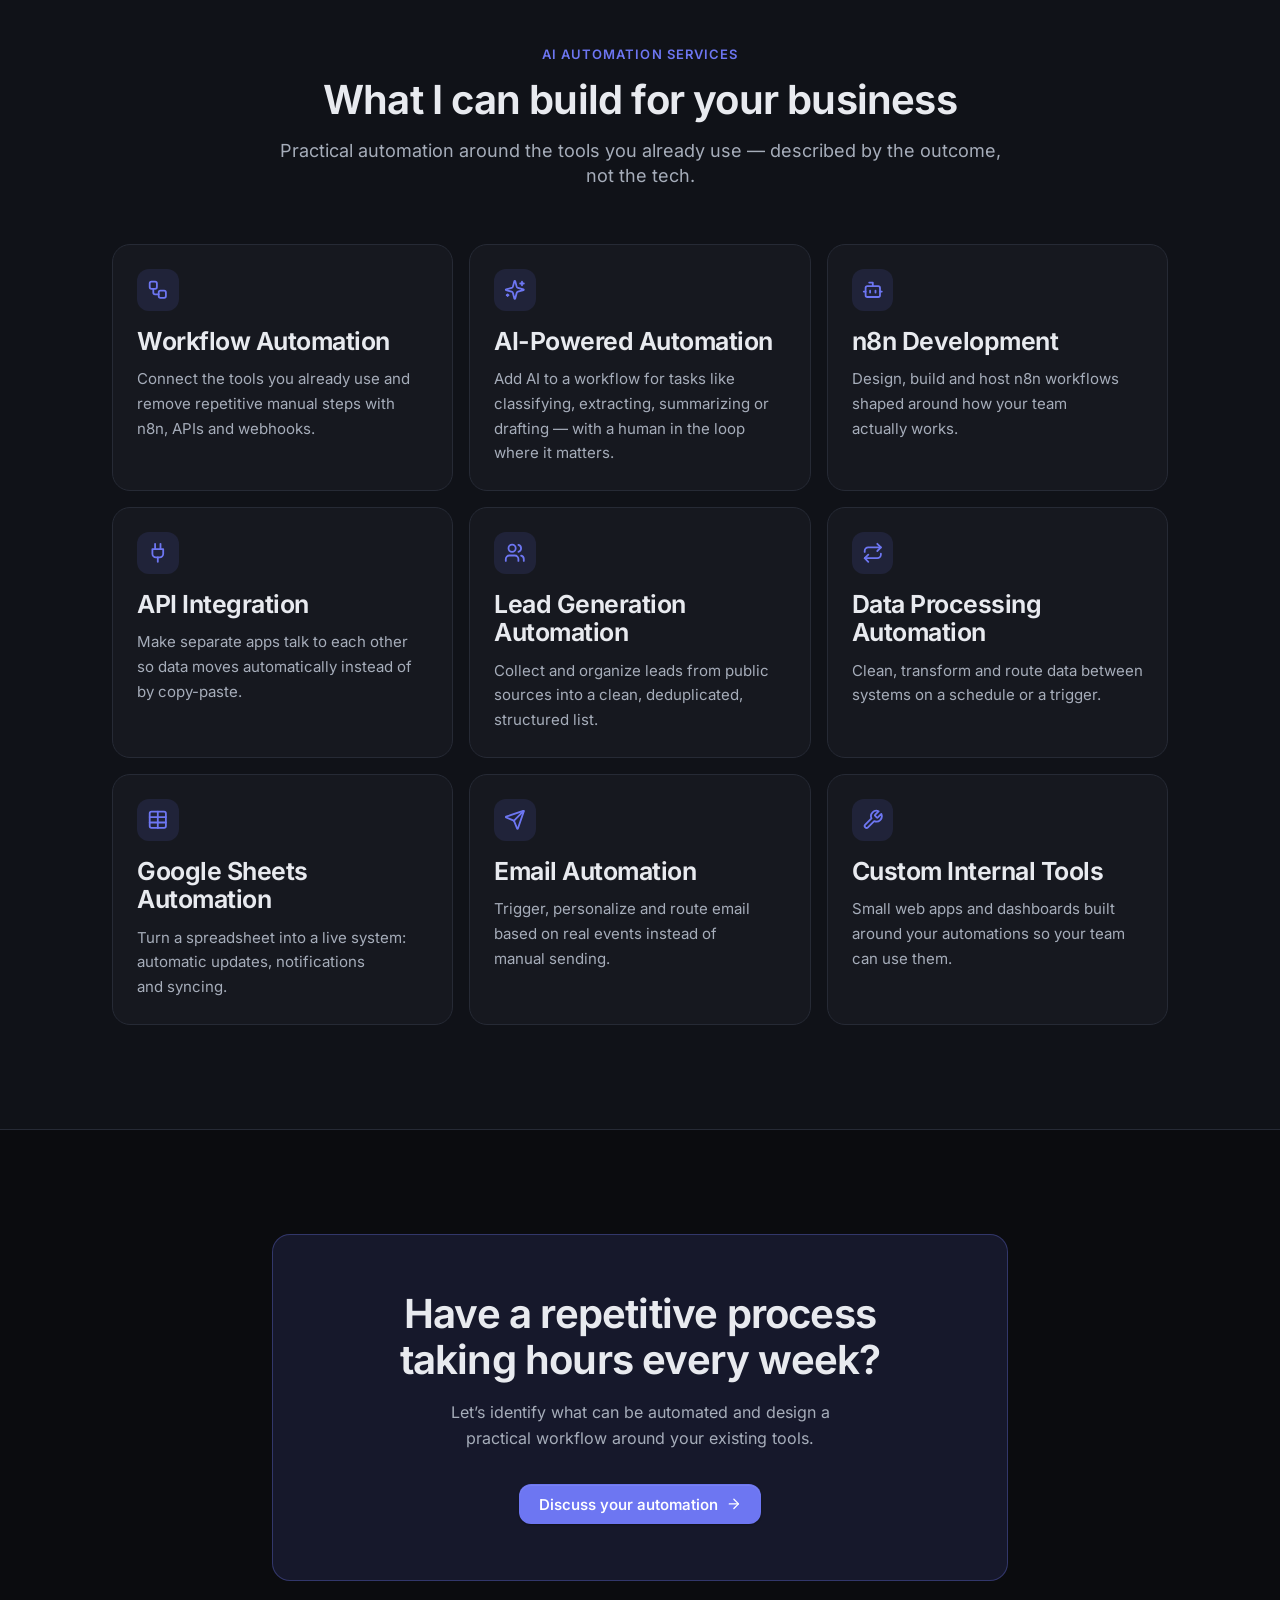
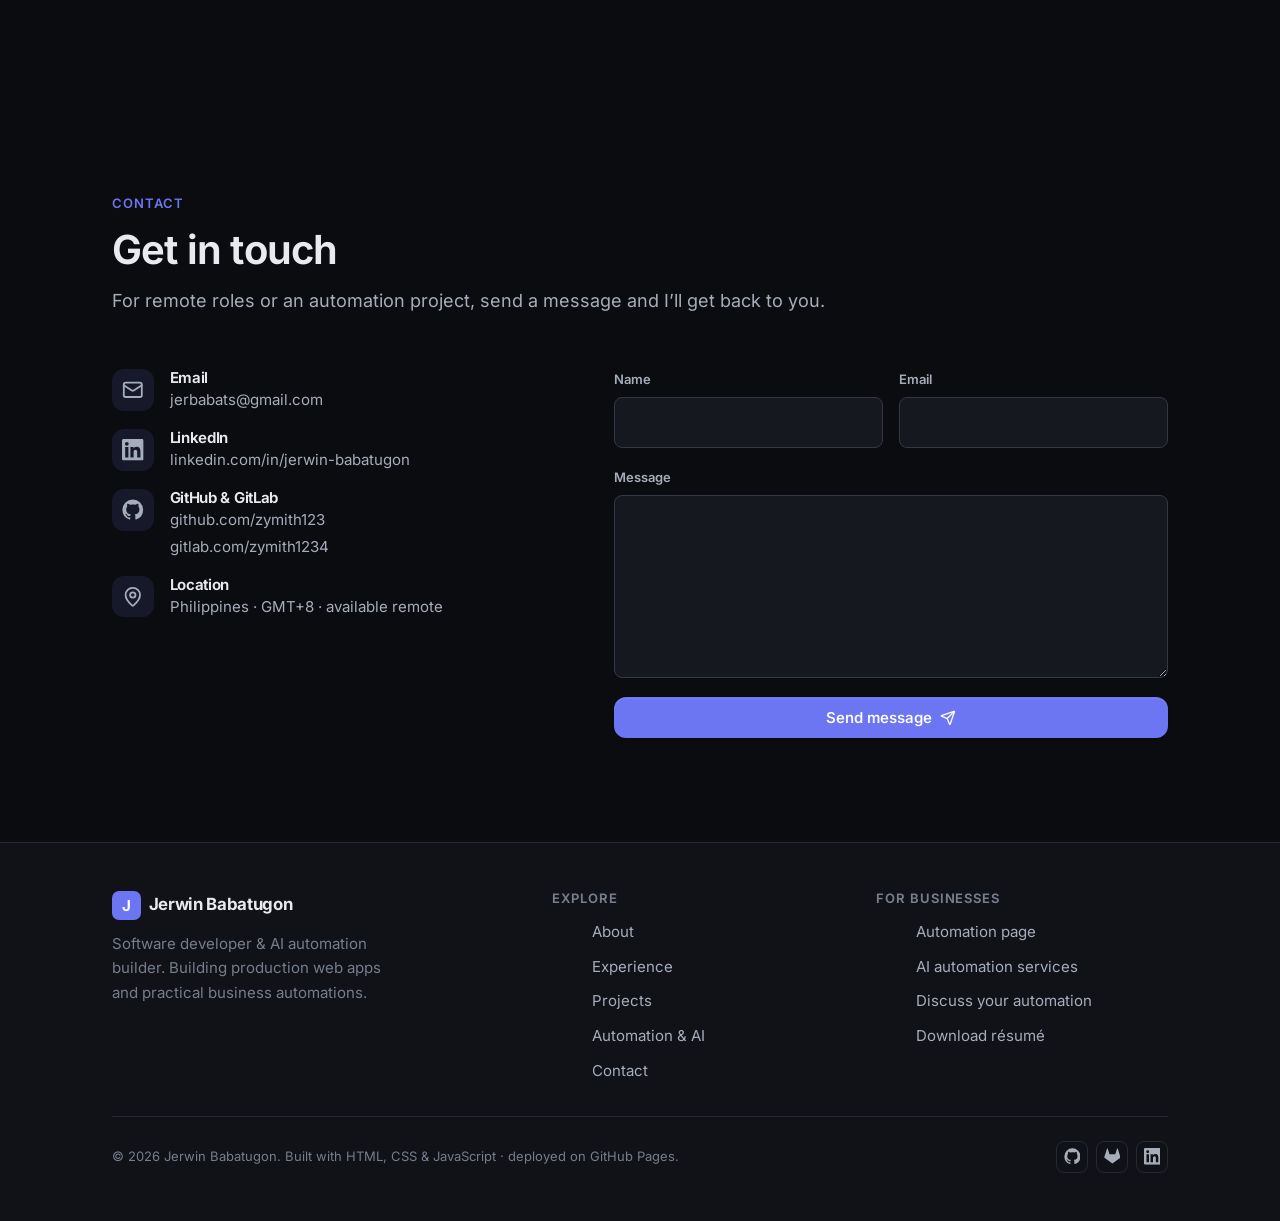
==== commit e413833e: "Replace Job Discovery showcase with Lead Generation Automation Swap the n8n project shown on the hom" ====
--- a/public/index.html
+++ b/public/index.html
@@ -513,18 +513,18 @@
             </div>
           </a>
 
-          <a class="card card--link project-card reveal" href="projects/job-discovery-automation/">
+          <a class="card card--link project-card reveal" href="projects/lead-generation-automation/">
             <div class="project-card__media">
-              <img src="assets/img/projects/job-discovery-automation.jpg" width="800" height="500"
-                   alt="Job Discovery Automation workflow" loading="lazy" decoding="async">
-              <span class="project-card__badge badge badge--dev">In Development</span>
+              <img src="assets/img/projects/lead-generation-automation.jpg" width="800" height="500"
+                   alt="Lead Generation Automation n8n workflow" loading="lazy" decoding="async">
+              <span class="project-card__badge badge badge--dev">Prototype</span>
               <div class="project-card__overlay">
-                <h3 class="project-card__title">AI-Powered Job Discovery Automation</h3>
+                <h3 class="project-card__title">Lead Generation Automation</h3>
                 <div class="chip-set"><span class="chip">n8n</span><span class="chip">Apify</span><span class="chip">Google Gemini</span><span class="chip">Google Sheets</span></div>
               </div>
             </div>
             <div class="project-card__body">
-              <p class="project-card__text">An automation that collects job listings on a schedule, scores each role for fit with AI and explains why, then drafts a tailored cover letter.</p>
+              <p class="project-card__text">An n8n workflow that scrapes local business leads from Google Maps, enriches them with contact details, and drafts a personalized outreach email for each one with AI.</p>
               <span class="project-card__foot">Read case study
                 <svg class="icon arrow" aria-hidden="true"><use href="#i-arrow-right"></use></svg>
               </span>
@@ -596,93 +596,6 @@
       </div>
     </section>
 
-    <!-- ================= FEATURED AUTOMATION ================= -->
-    <section class="section featured" id="featured">
-      <div class="container">
-        <div class="featured__inner reveal">
-          <div class="featured__head">
-            <h2 class="featured__title">AI-Powered Job Discovery Automation</h2>
-            <span class="badge badge--dev">In Development</span>
-          </div>
-          <p class="featured__lead">
-            A personal automation that finds relevant job listings, uses AI to judge how
-            well each one fits, and drafts a tailored cover letter &mdash; so the manual
-            part of a job search is reduced to reviewing and sending. Built as a prototype
-            on an n8n trial; parts of the pipeline are still being built.
-          </p>
-
-          <div class="featured__diagram" role="img" aria-label="Pipeline: a daily schedule triggers an Apify actor that scrapes OnlineJobs.ph; results are limited, then a first AI step scores each job for fit and gives its reasoning, a second AI step drafts a cover letter, and results are written to a Google Sheet. A database, dashboard, and email or Telegram notifications are planned.">
-            <div class="pipeline">
-              <div class="pipeline__row">
-                <span class="pipeline__node pipeline__node--built">Daily schedule</span>
-                <svg class="icon pipeline__arrow" aria-hidden="true"><use href="#i-arrow-right"></use></svg>
-                <span class="pipeline__node pipeline__node--built">Apify &mdash; scrape OnlineJobs.ph</span>
-                <svg class="icon pipeline__arrow" aria-hidden="true"><use href="#i-arrow-right"></use></svg>
-                <span class="pipeline__node pipeline__node--built">Limit results</span>
-              </div>
-              <div class="pipeline__row">
-                <svg class="icon pipeline__arrow" aria-hidden="true"><use href="#i-chevron-down"></use></svg>
-              </div>
-              <div class="pipeline__row">
-                <span class="pipeline__node pipeline__node--built">AI: score job fit + reasoning</span>
-                <svg class="icon pipeline__arrow" aria-hidden="true"><use href="#i-arrow-right"></use></svg>
-                <span class="pipeline__node pipeline__node--built">AI: draft cover letter</span>
-                <svg class="icon pipeline__arrow" aria-hidden="true"><use href="#i-arrow-right"></use></svg>
-                <span class="pipeline__node pipeline__node--built">Google Sheet</span>
-              </div>
-              <div class="pipeline__row">
-                <svg class="icon pipeline__arrow" aria-hidden="true"><use href="#i-chevron-down"></use></svg>
-              </div>
-              <div class="pipeline__row">
-                <span class="pipeline__node pipeline__node--planned">Database</span>
-                <svg class="icon pipeline__arrow" aria-hidden="true"><use href="#i-arrow-right"></use></svg>
-                <span class="pipeline__node pipeline__node--planned">Dashboard</span>
-                <svg class="icon pipeline__arrow" aria-hidden="true"><use href="#i-arrow-right"></use></svg>
-                <span class="pipeline__node pipeline__node--planned">Email / Telegram alerts</span>
-              </div>
-            </div>
-            <div class="pipeline__legend">
-              <span><span class="pipeline__swatch pipeline__swatch--built"></span> Built</span>
-              <span><span class="pipeline__swatch pipeline__swatch--planned"></span> Planned</span>
-            </div>
-          </div>
-
-          <div class="status-cols">
-            <div class="status-col status-col--built">
-              <h4>Currently built</h4>
-              <ul>
-                <li>Scheduled daily run</li>
-                <li>Apify actor scrapes OnlineJobs.ph listings</li>
-                <li>Result limiting</li>
-                <li>AI step scores each job for fit and gives its reasoning</li>
-                <li>AI step drafts a tailored cover letter</li>
-                <li>Results written to a Google Sheet</li>
-              </ul>
-            </div>
-            <div class="status-col status-col--progress">
-              <h4>In progress</h4>
-              <ul>
-                <li>Refining the filtering and relevance logic</li>
-              </ul>
-            </div>
-            <div class="status-col status-col--planned">
-              <h4>Planned</h4>
-              <ul>
-                <li>A dedicated database in place of the sheet</li>
-                <li>A dashboard to browse and track roles</li>
-                <li>Email / Telegram notifications</li>
-                <li>Persistent hosting</li>
-              </ul>
-            </div>
-          </div>
-
-          <p style="margin-top:2rem">
-            <a class="inline-link" href="projects/job-discovery-automation/">Read the full case study &rarr;</a>
-          </p>
-        </div>
-      </div>
-    </section>
-
     <!-- ================= SERVICES ================= -->
     <section class="section section--tint section--border services" id="services">
       <div class="container">
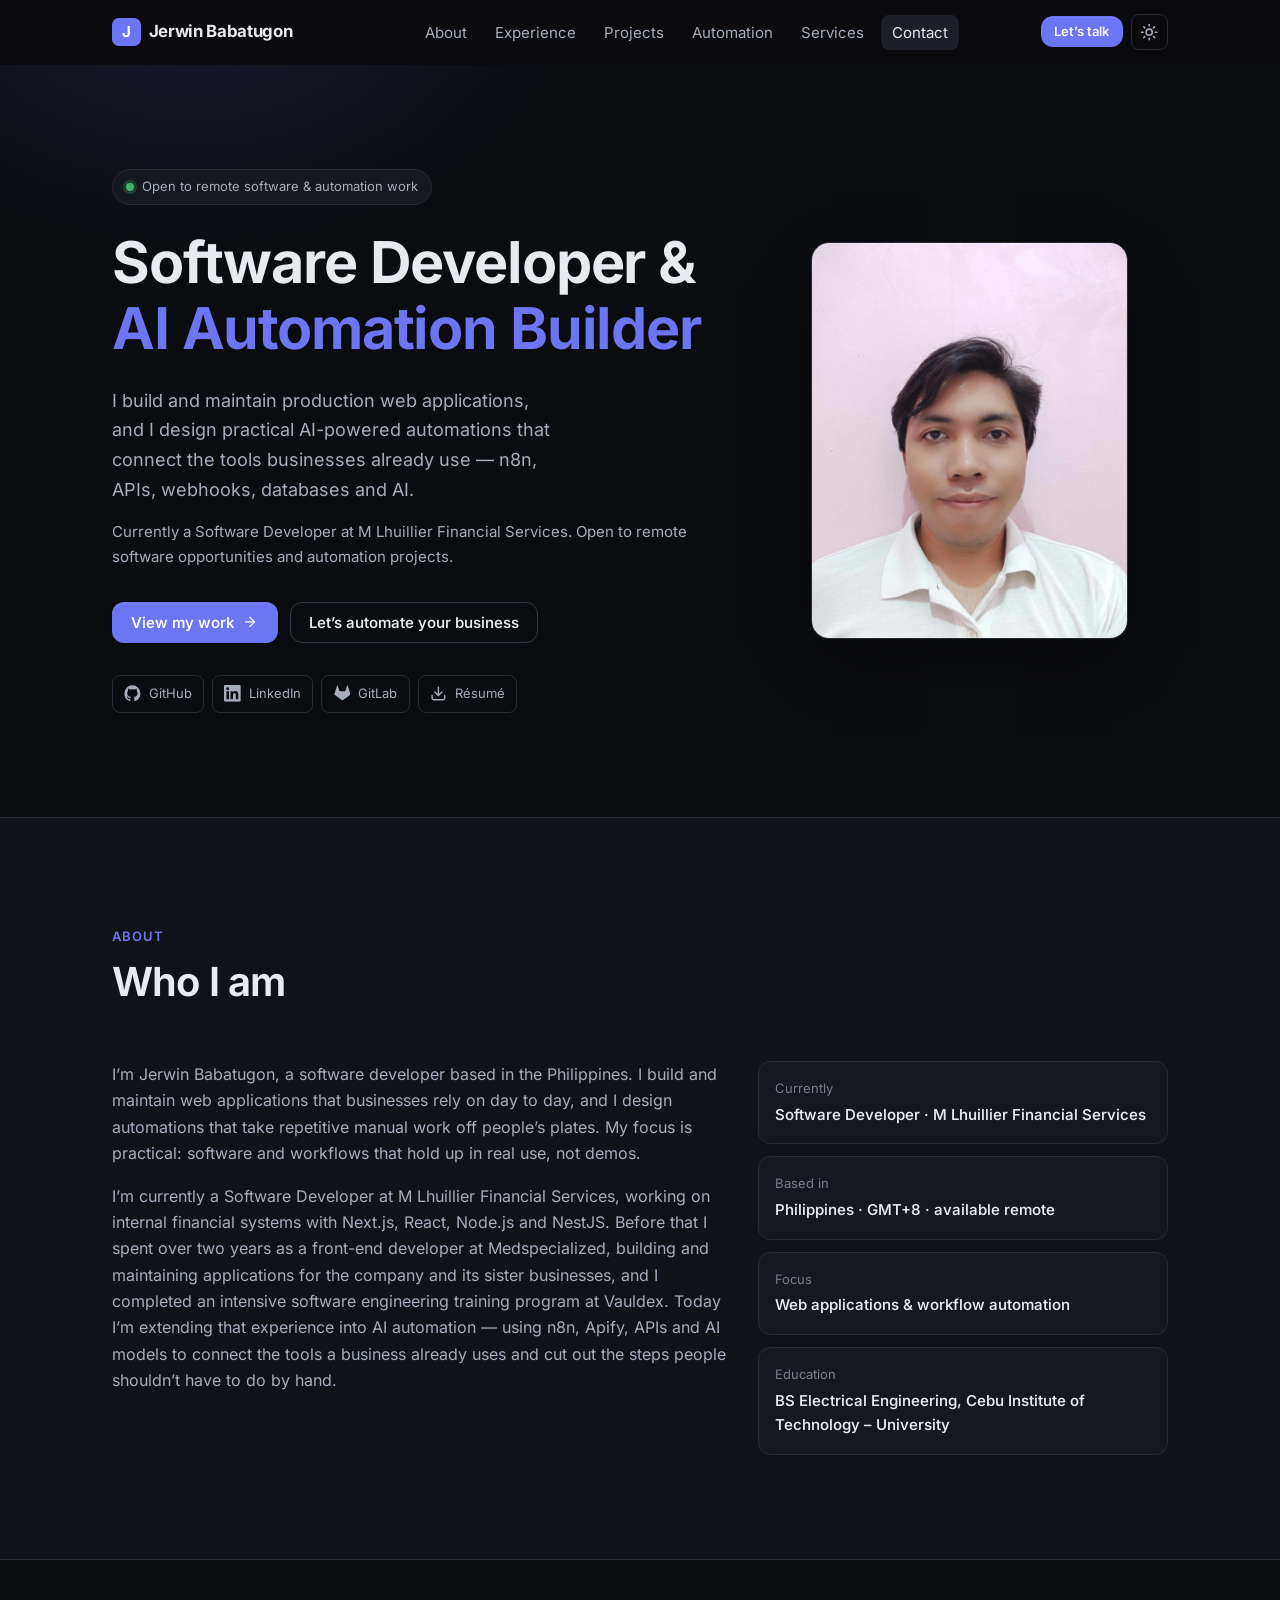
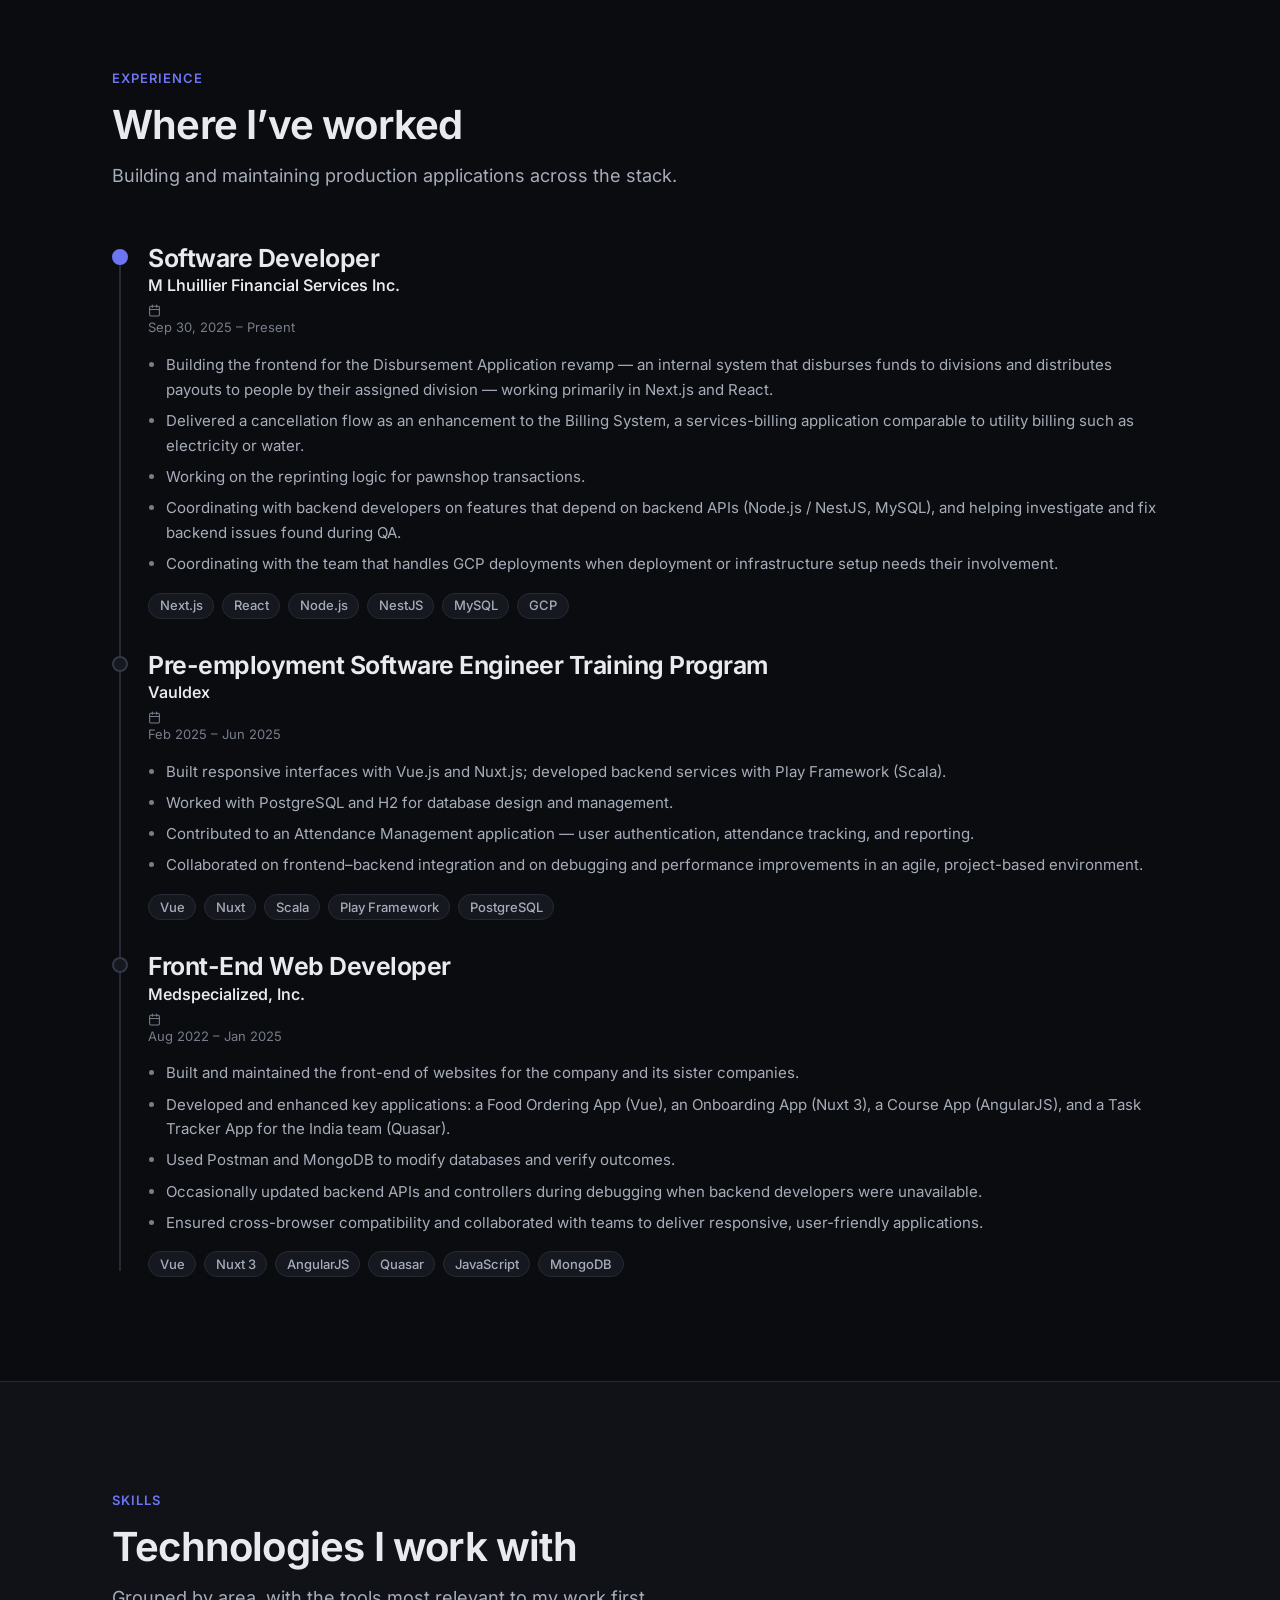
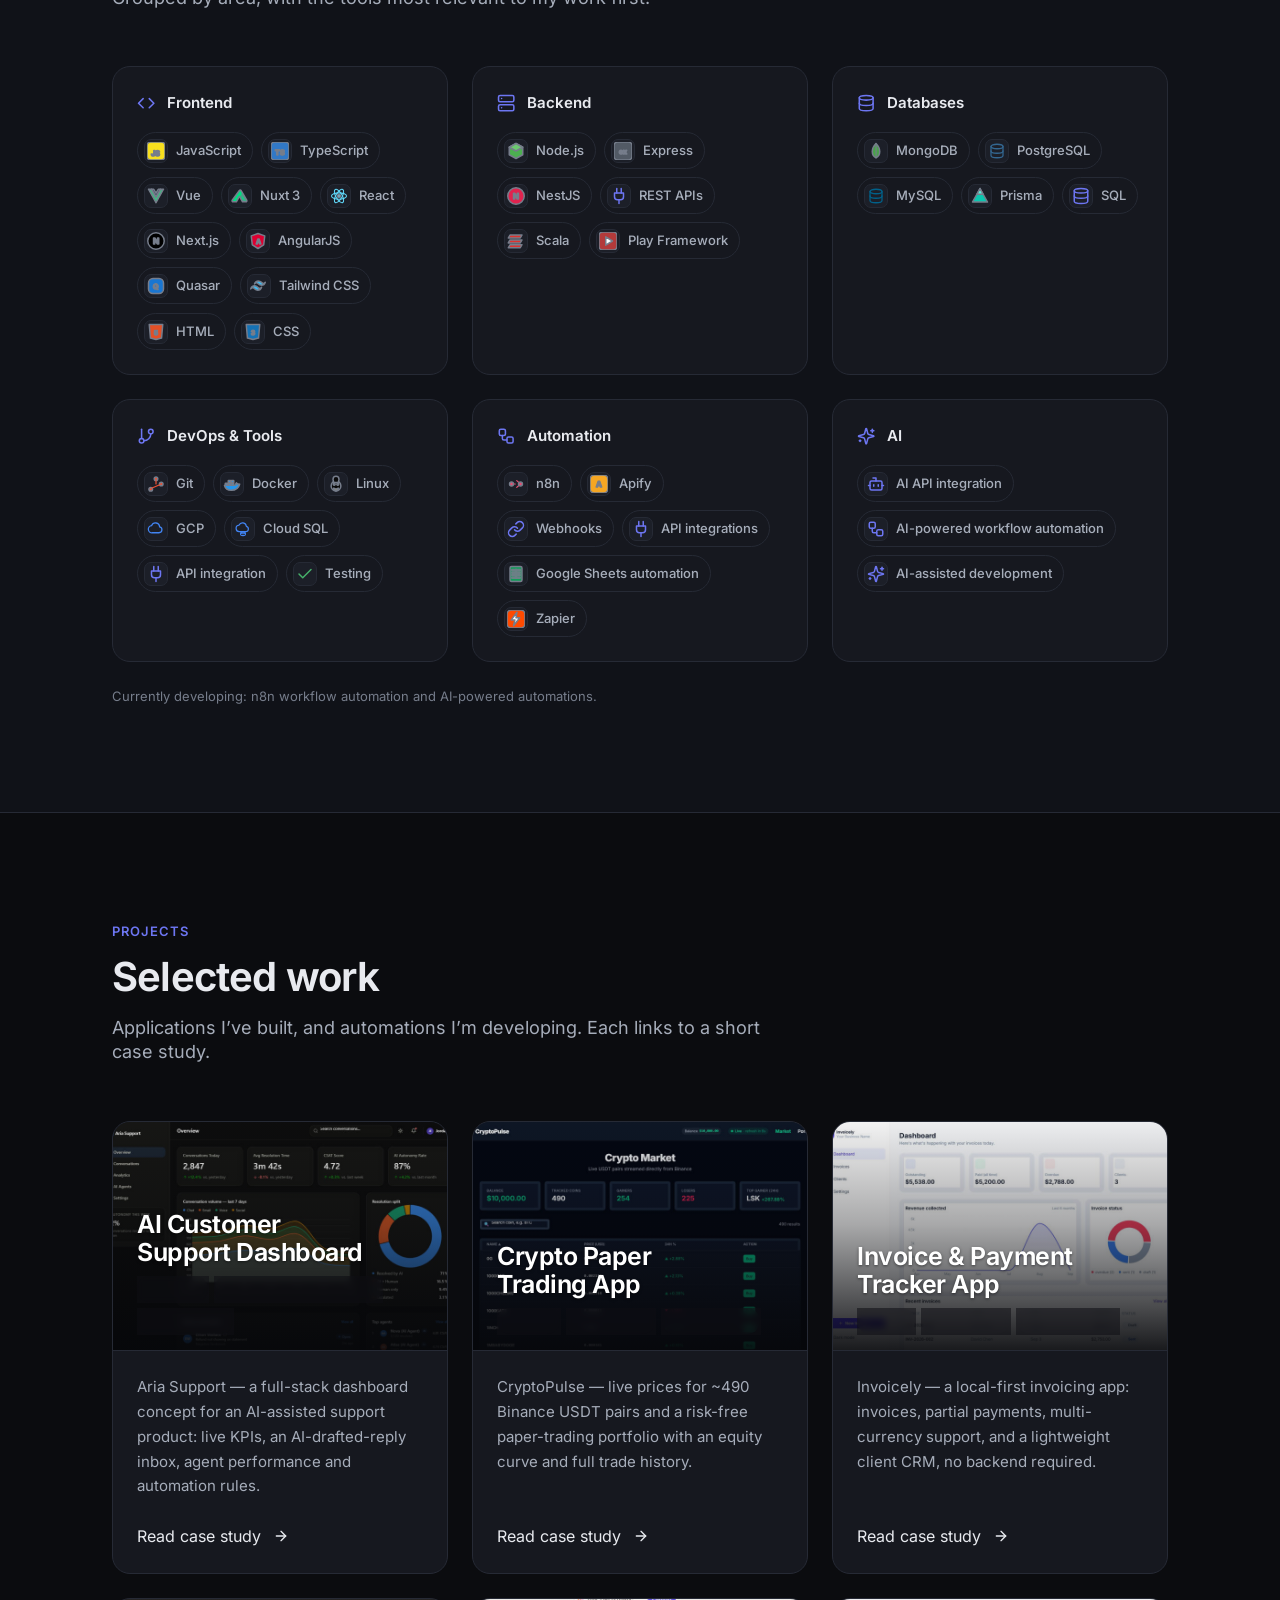
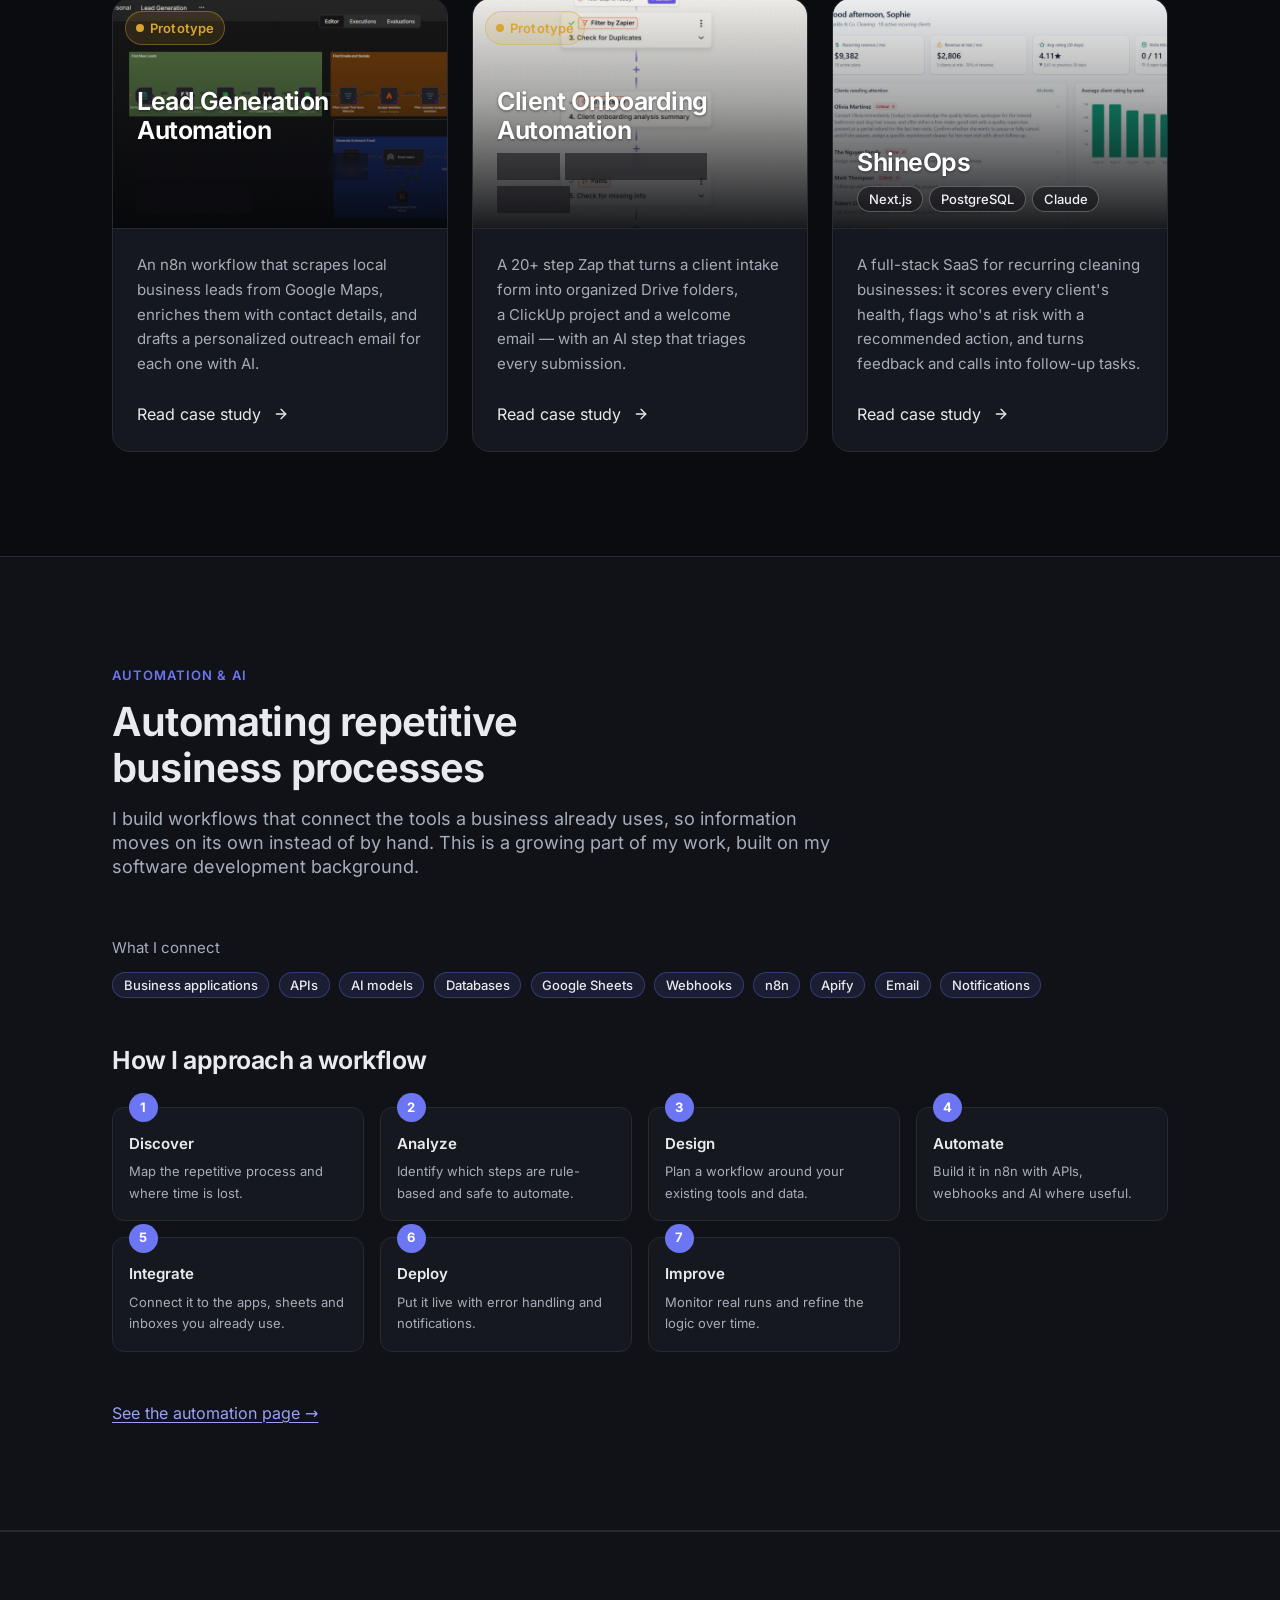
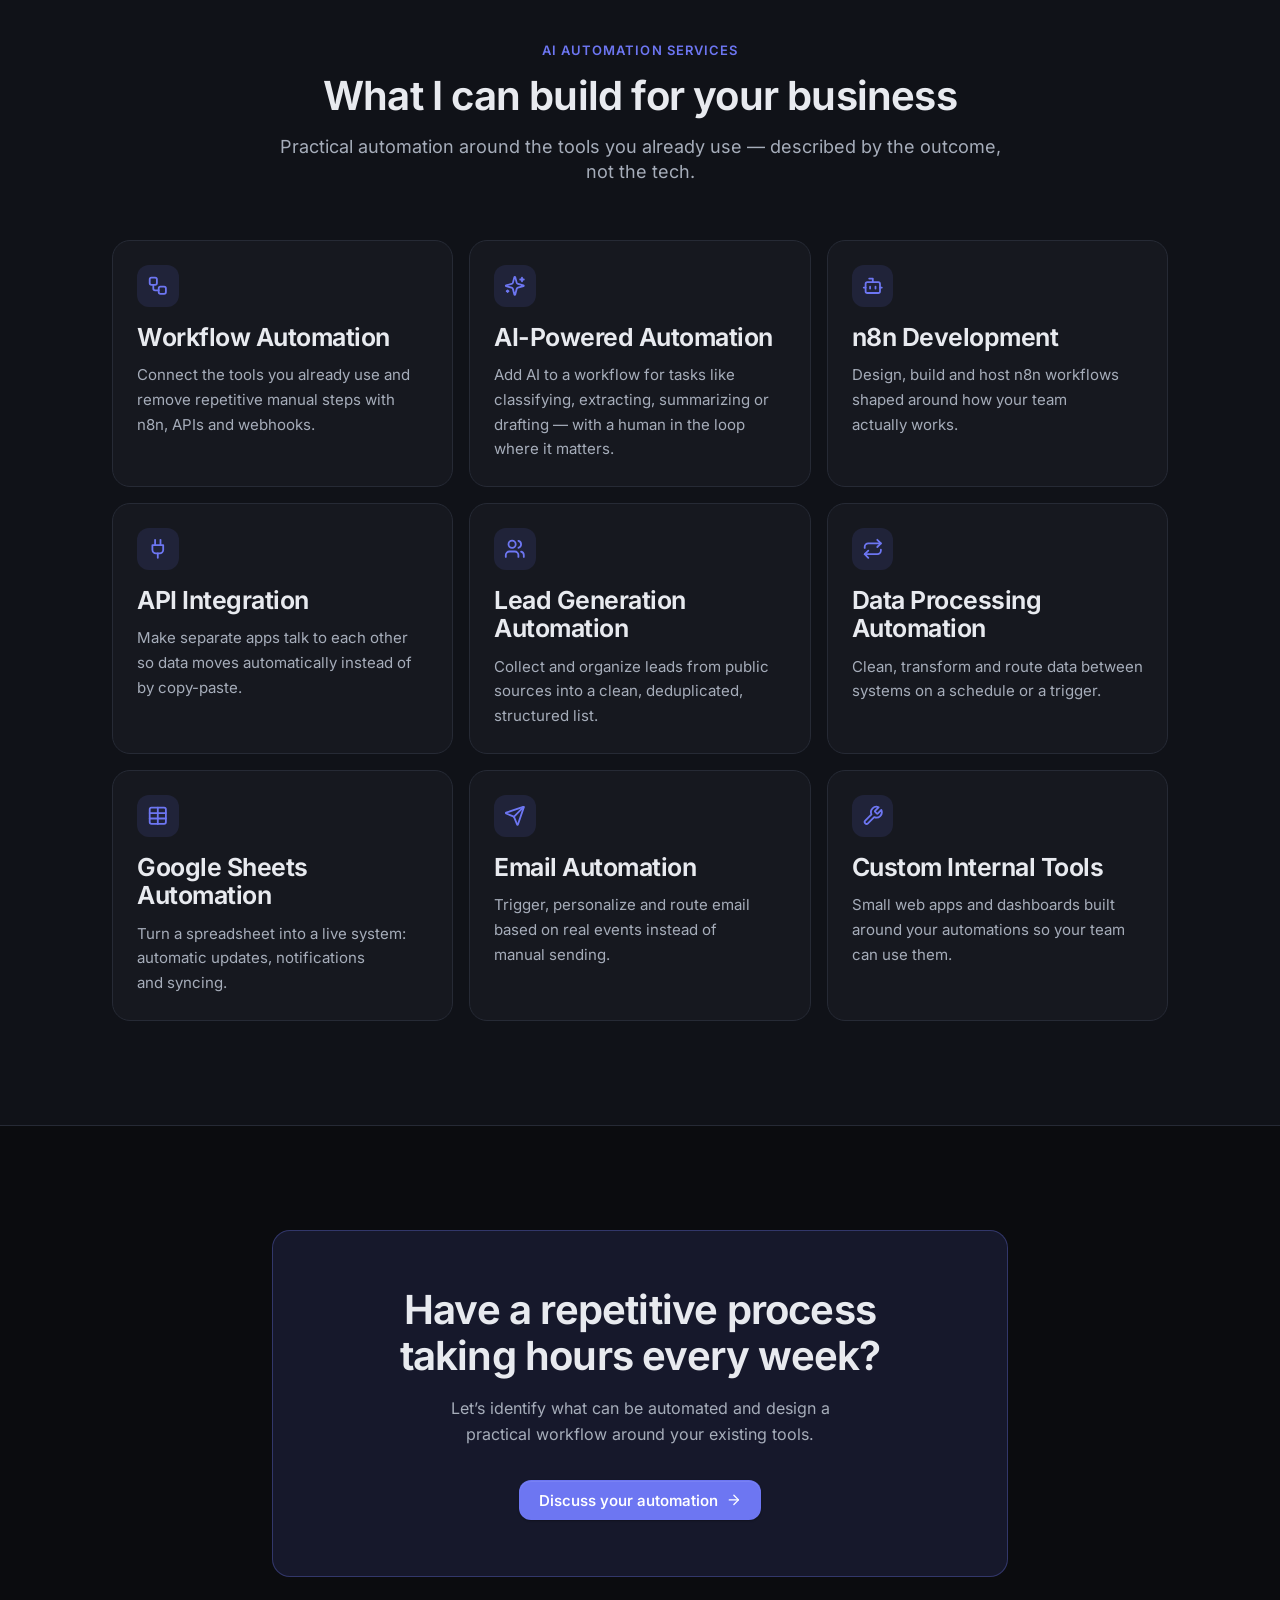
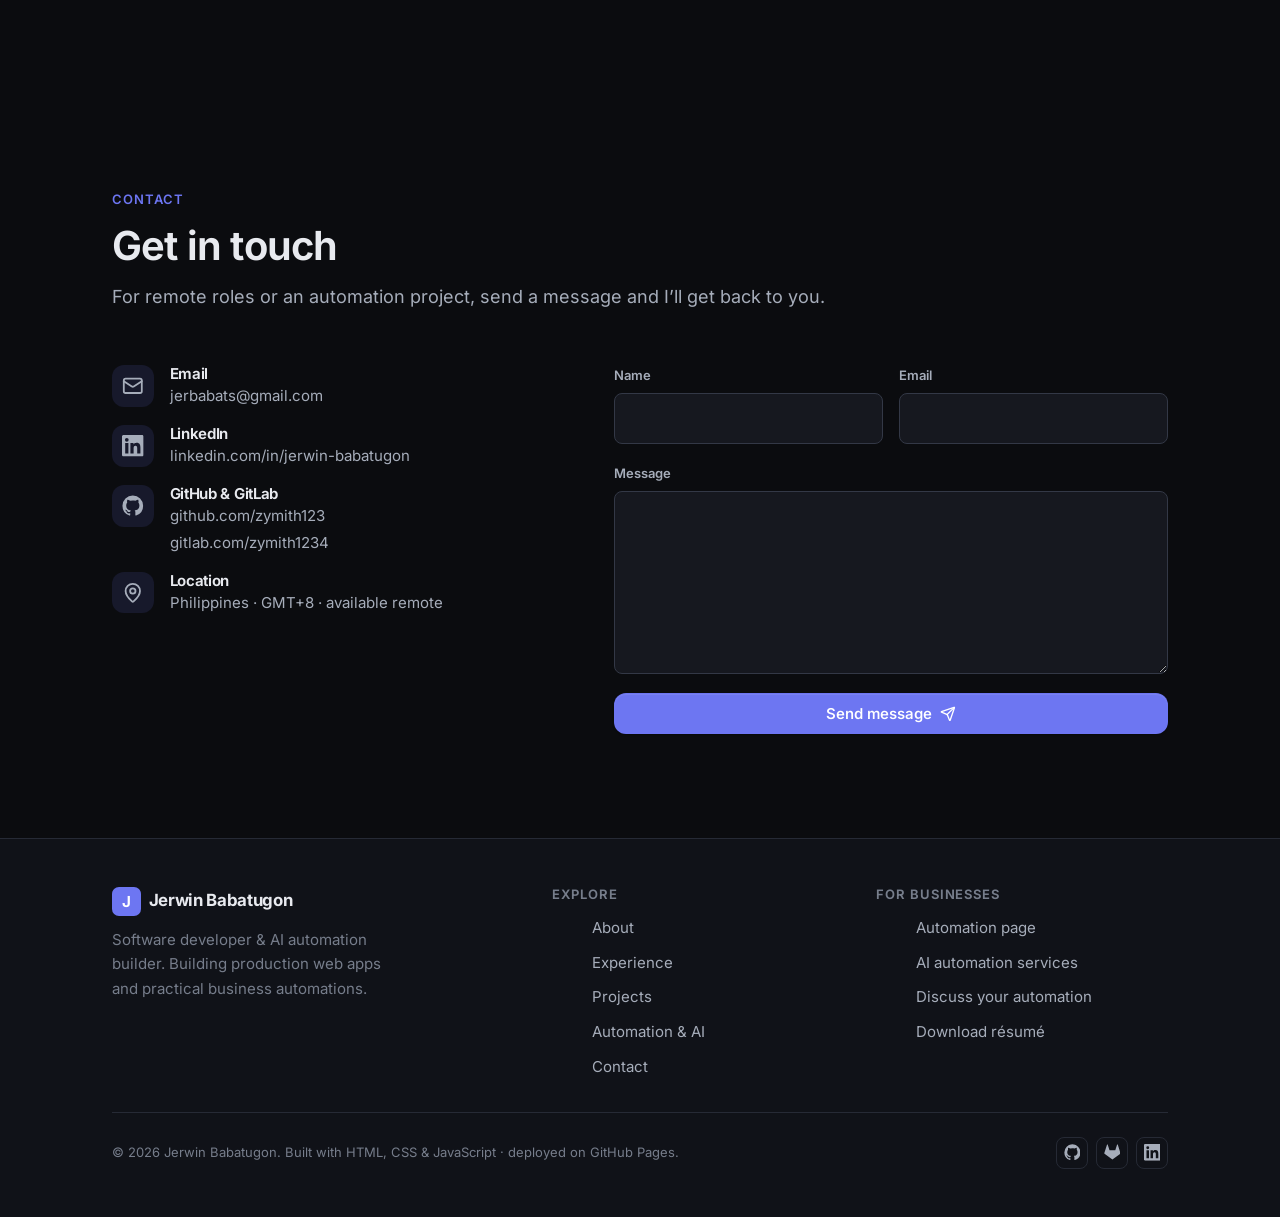
==== commit df0f8a55: "Add ShineOps as a sixth showcased project A full-stack SaaS for recurring cleaning businesses: clien" ====
--- a/public/index.html
+++ b/public/index.html
@@ -548,6 +548,23 @@
               </span>
             </div>
           </a>
+
+          <a class="card card--link project-card reveal" href="projects/shineops/">
+            <div class="project-card__media">
+              <img src="assets/img/projects/shineops.jpg" width="800" height="500"
+                   alt="ShineOps owner dashboard" loading="lazy" decoding="async">
+              <div class="project-card__overlay">
+                <h3 class="project-card__title">ShineOps</h3>
+                <div class="chip-set"><span class="chip">Next.js</span><span class="chip">PostgreSQL</span><span class="chip">Claude</span></div>
+              </div>
+            </div>
+            <div class="project-card__body">
+              <p class="project-card__text">A full-stack SaaS for recurring cleaning businesses: it scores every client's health, flags who's at risk with a recommended action, and turns feedback and calls into follow-up tasks.</p>
+              <span class="project-card__foot">Read case study
+                <svg class="icon arrow" aria-hidden="true"><use href="#i-arrow-right"></use></svg>
+              </span>
+            </div>
+          </a>
         </div>
       </div>
     </section>
--- a/public/assets/css/styles.css
+++ b/public/assets/css/styles.css
@@ -511,7 +511,7 @@
 .chip-set .tech-chip:nth-child(11) { --stagger: 10; }
 
 /* --- stepper (process) --- */
-.stepper { display: grid; gap: var(--s-4); grid-template-columns: repeat(auto-fit, minmax(200px, 1fr)); counter-reset: step; }
+.stepper { display: grid; gap: var(--s-4); grid-template-columns: repeat(auto-fit, minmax(200px, 1fr)); counter-reset: step; list-style: none; padding-left: 0; }
 .step {
   position: relative;
   padding: var(--s-5) var(--s-4) var(--s-4);
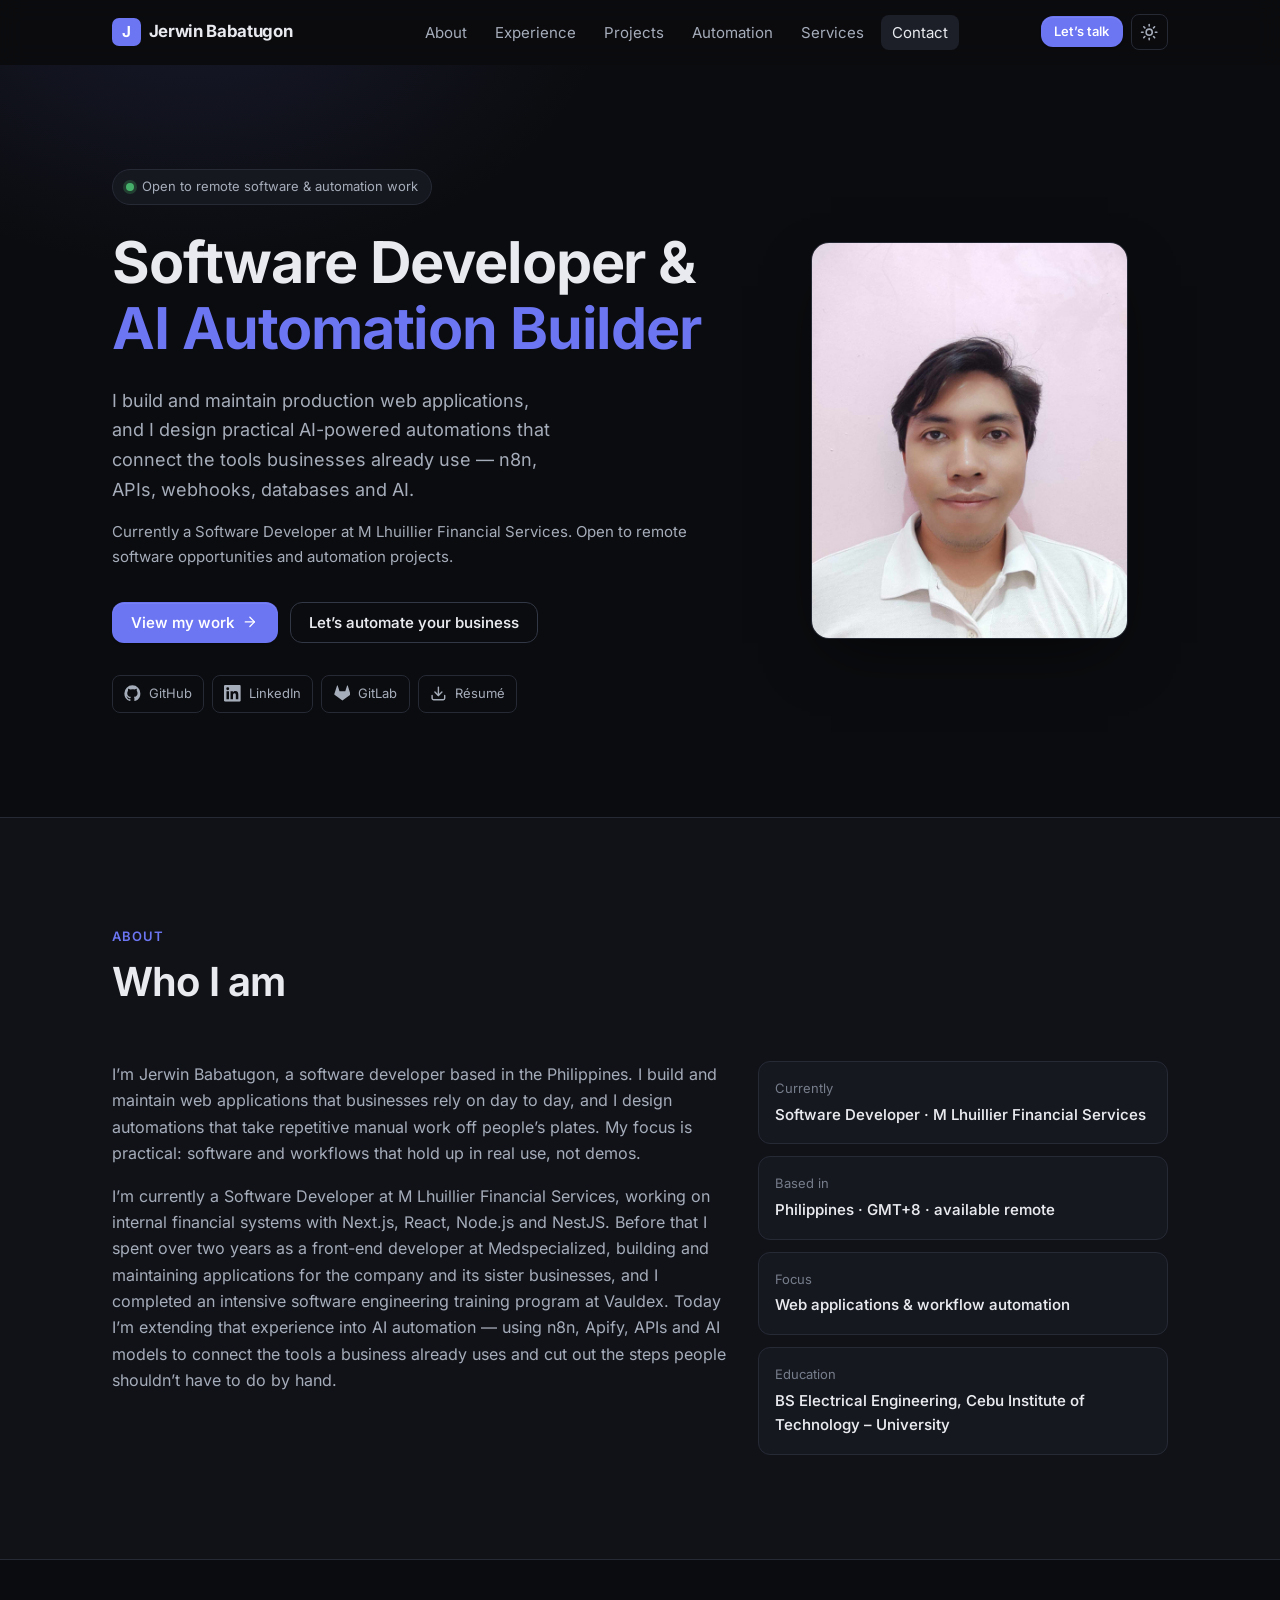
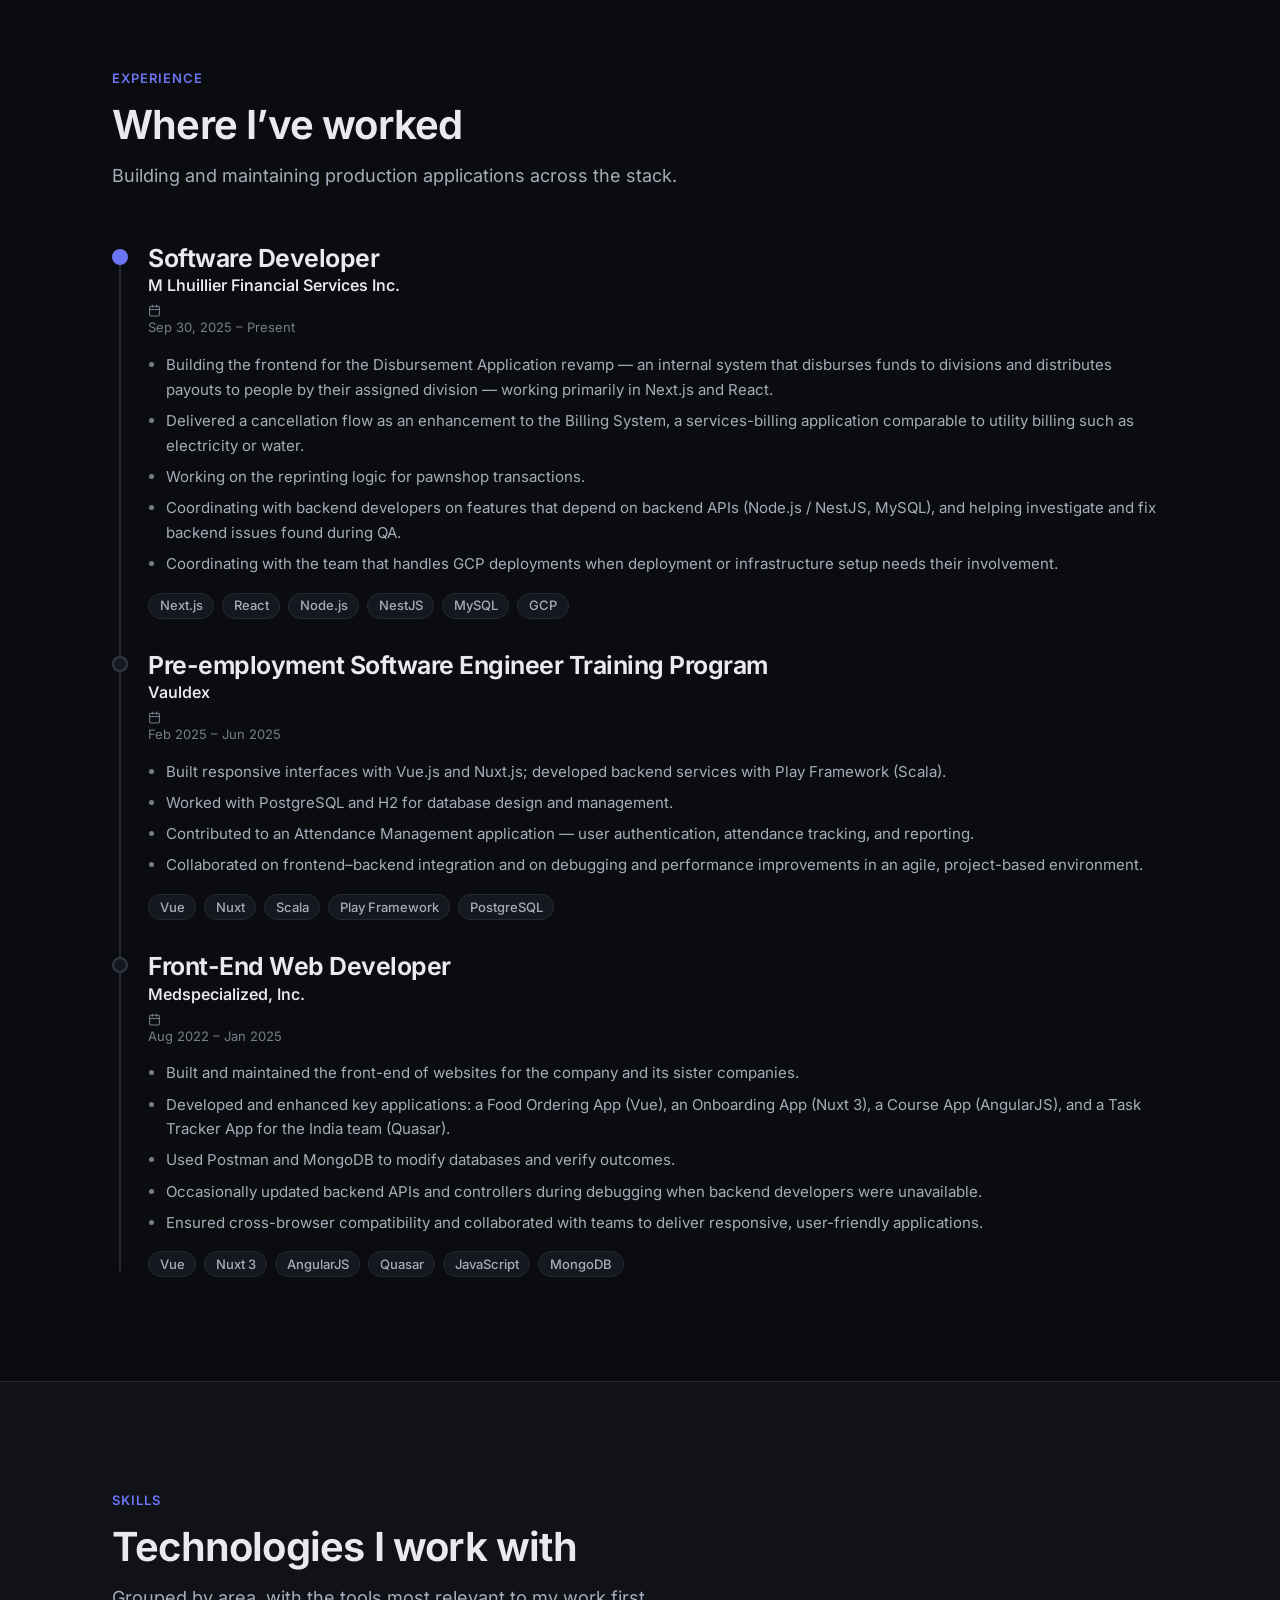
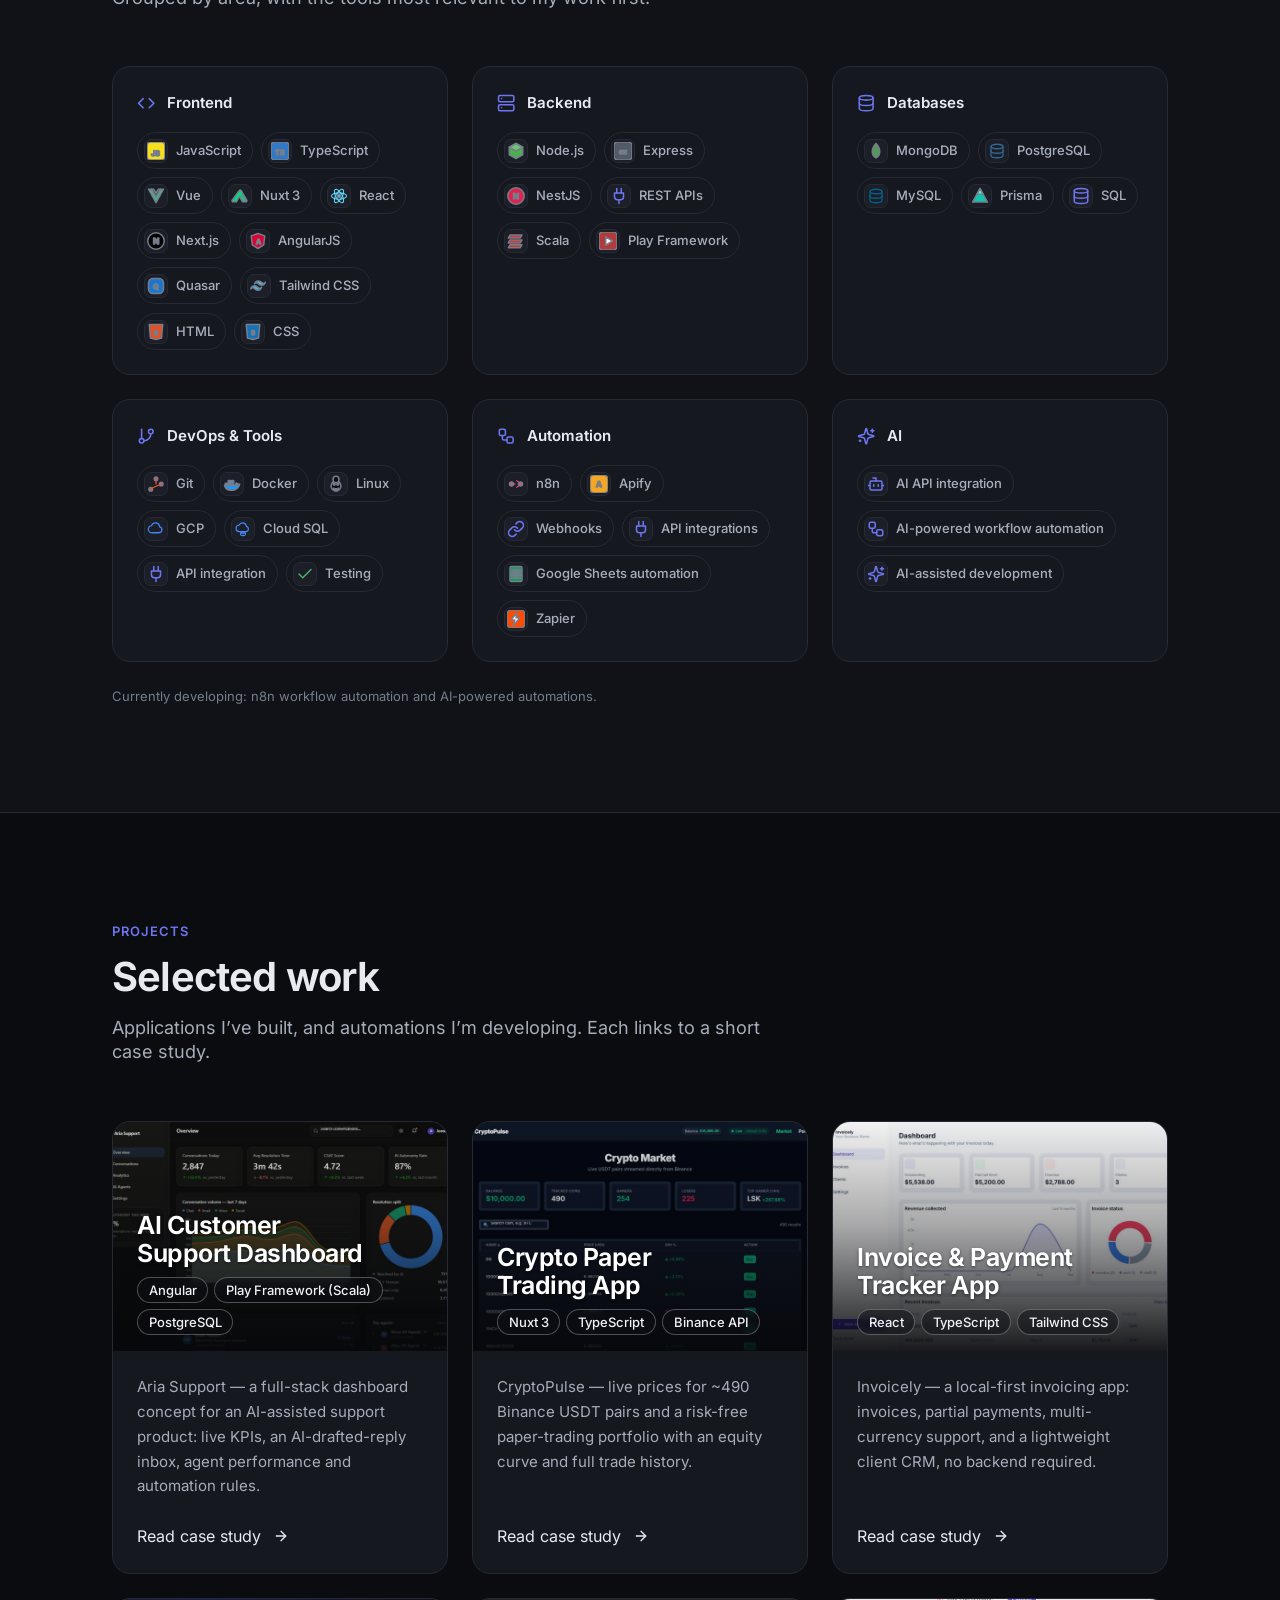
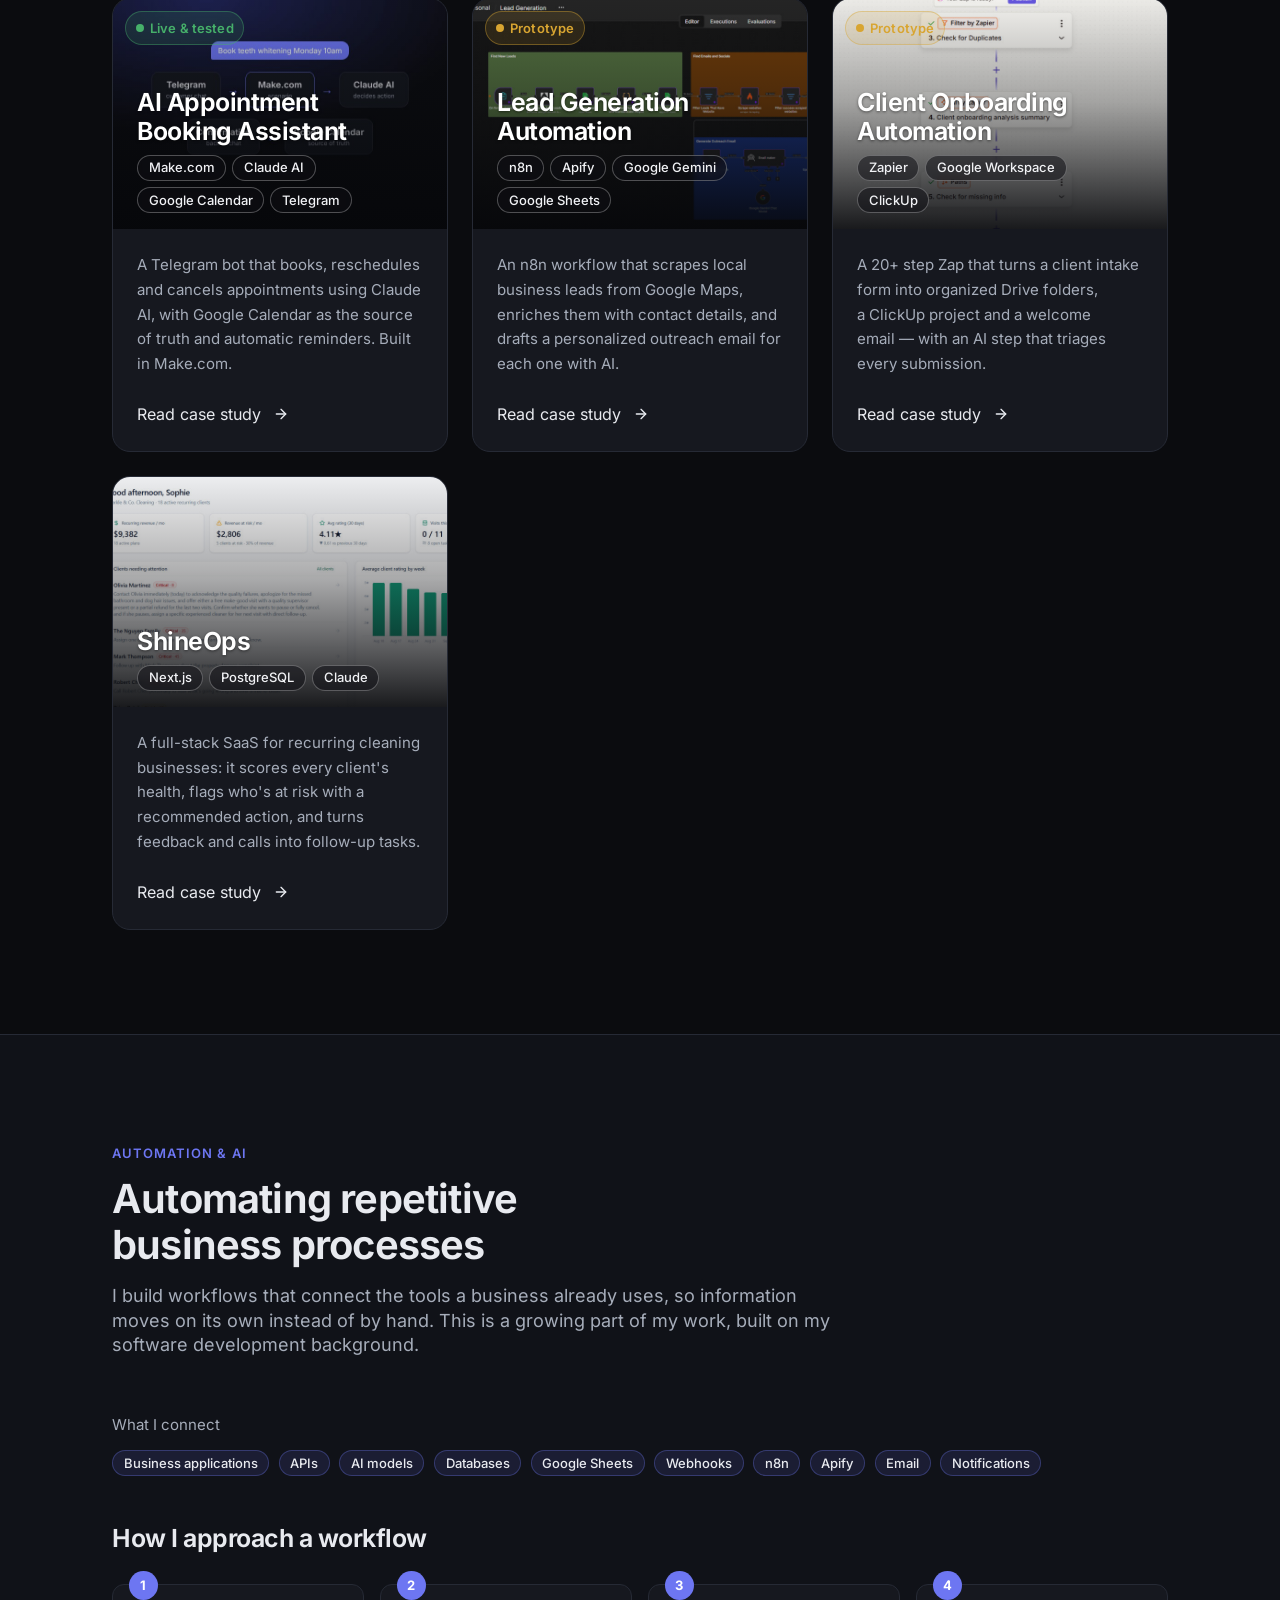
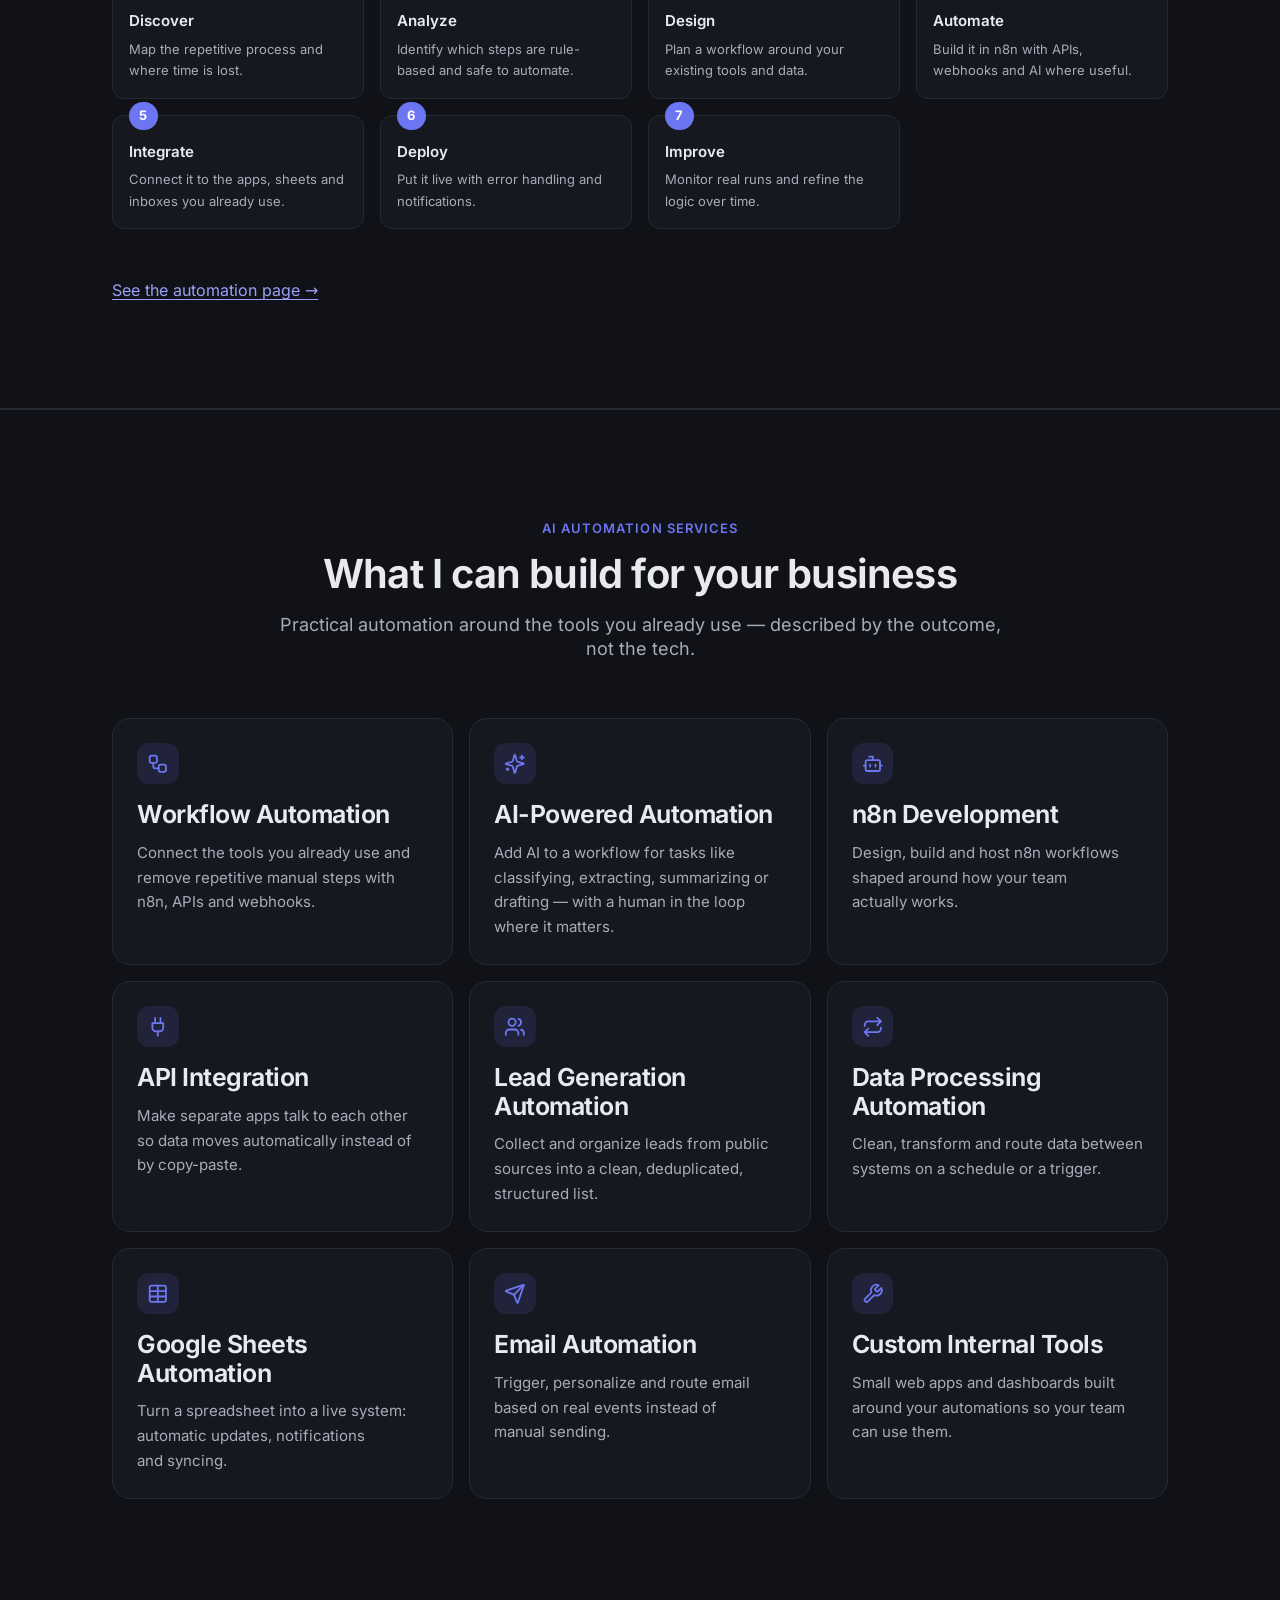
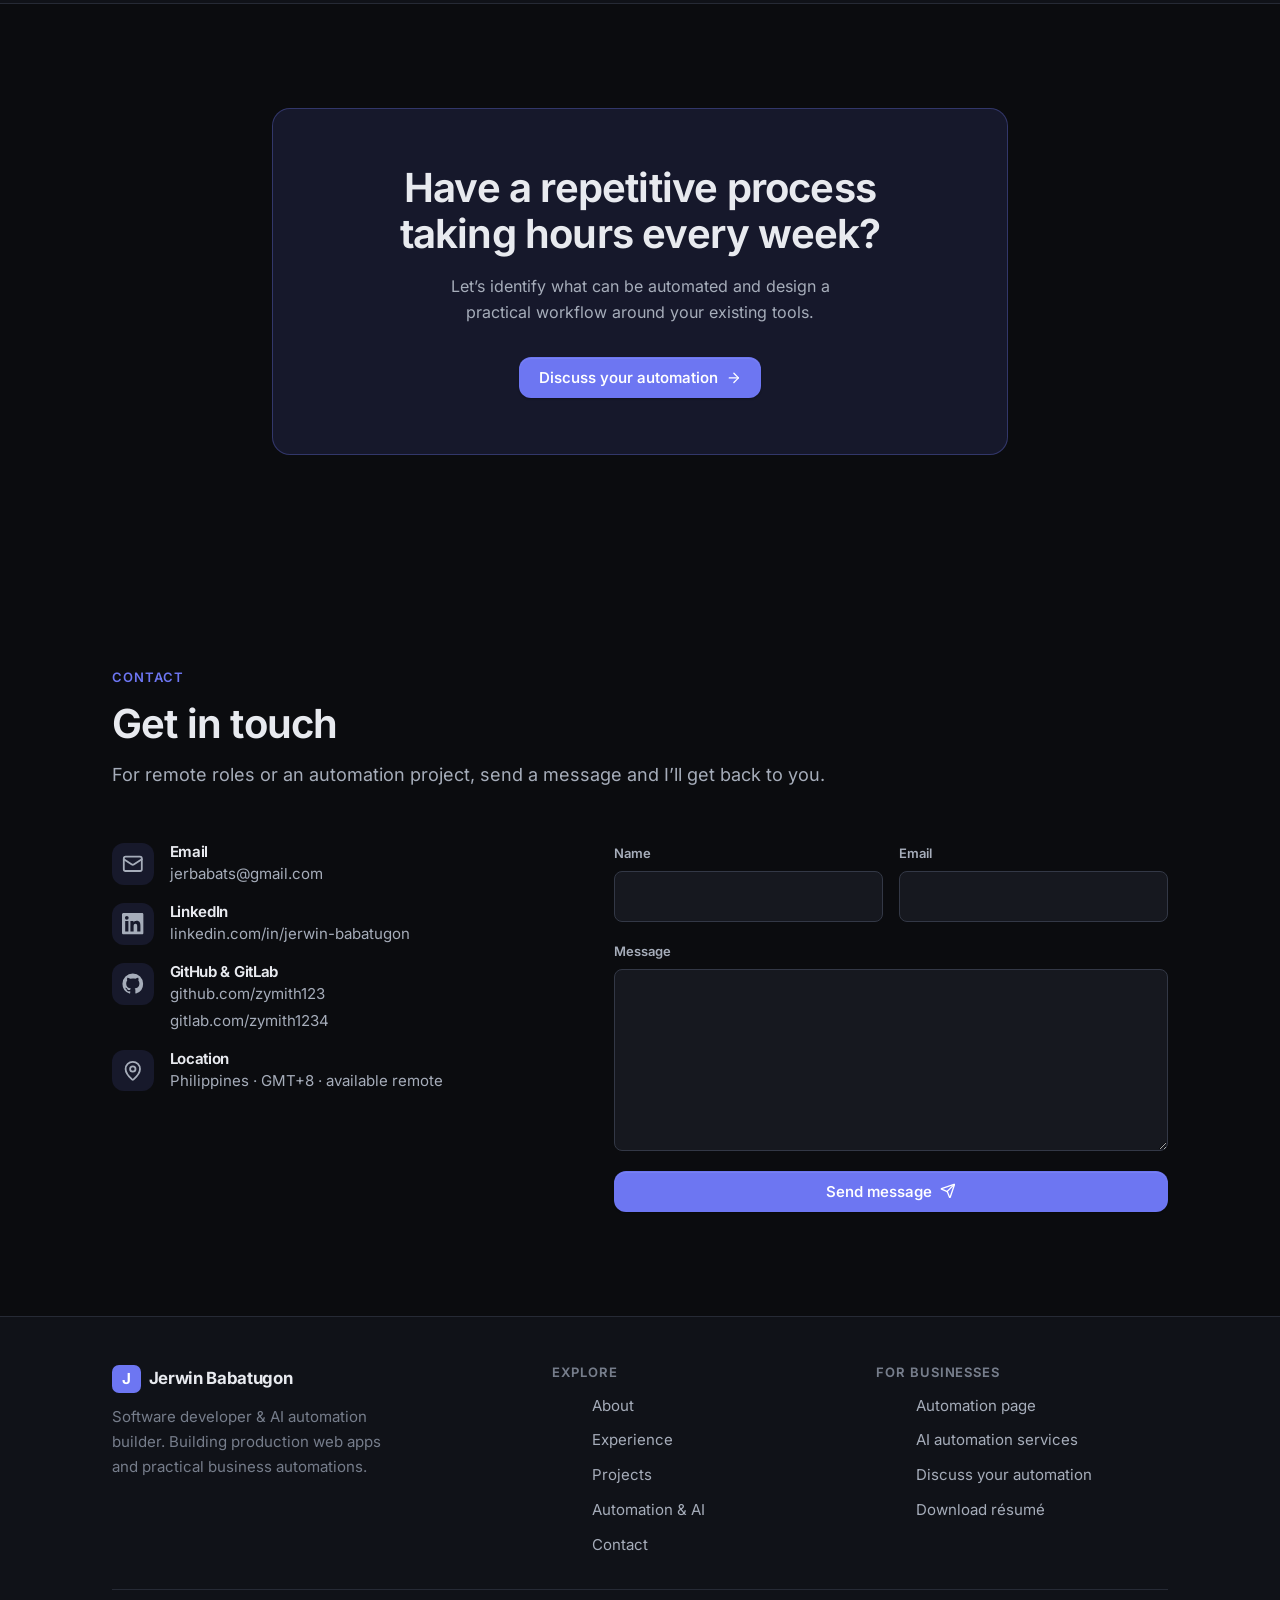
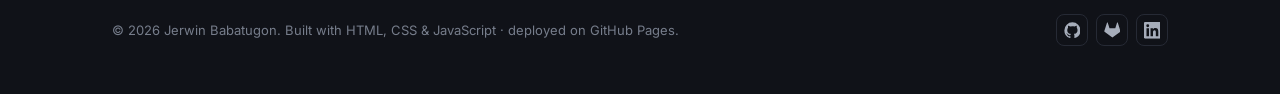
==== commit 54bf774b: "Add AI Appointment Booking Assistant project New case-study page with embedded demo video, home proj" ====
--- a/public/index.html
+++ b/public/index.html
@@ -513,6 +513,24 @@
             </div>
           </a>
 
+          <a class="card card--link project-card reveal" href="projects/ai-appointment-booking-assistant/">
+            <div class="project-card__media">
+              <img src="assets/img/projects/ai-appointment-booking-assistant.jpg" width="800" height="500"
+                   alt="AI Appointment Booking Assistant flow: Telegram, Make.com, Claude AI, Google Calendar" loading="lazy" decoding="async">
+              <span class="project-card__badge badge badge--live">Live &amp; tested</span>
+              <div class="project-card__overlay">
+                <h3 class="project-card__title">AI Appointment Booking Assistant</h3>
+                <div class="chip-set"><span class="chip">Make.com</span><span class="chip">Claude AI</span><span class="chip">Google Calendar</span><span class="chip">Telegram</span></div>
+              </div>
+            </div>
+            <div class="project-card__body">
+              <p class="project-card__text">A Telegram bot that books, reschedules and cancels appointments using Claude AI, with Google Calendar as the source of truth and automatic reminders. Built in Make.com.</p>
+              <span class="project-card__foot">Read case study
+                <svg class="icon arrow" aria-hidden="true"><use href="#i-arrow-right"></use></svg>
+              </span>
+            </div>
+          </a>
+
           <a class="card card--link project-card reveal" href="projects/lead-generation-automation/">
             <div class="project-card__media">
               <img src="assets/img/projects/lead-generation-automation.jpg" width="800" height="500"
--- a/public/assets/css/styles.css
+++ b/public/assets/css/styles.css
@@ -363,6 +363,8 @@
   letter-spacing: 0.01em;
 }
 .badge--dev { background: var(--dev-bg); color: var(--dev); border: 1px solid color-mix(in srgb, var(--dev) 40%, transparent); }
+.badge--live { background: color-mix(in srgb, var(--ok) 14%, transparent); color: var(--ok); border: 1px solid color-mix(in srgb, var(--ok) 40%, transparent); }
+.badge--live::before { content: ""; width: 0.5rem; height: 0.5rem; border-radius: 50%; background: var(--ok); }
 .badge--dev::before {
   content: ""; width: 0.5rem; height: 0.5rem; border-radius: 50%;
   background: var(--dev);
@@ -812,7 +814,7 @@
   position: relative;
   aspect-ratio: 16 / 11;
   background: var(--surface-2);
-  border-bottom: 1px solid var(--border);
+  overflow: hidden;
   display: flex;
   flex-direction: column;
   justify-content: flex-end;
@@ -981,6 +983,13 @@
 :root.js .reveal { opacity: 0; transform: translateY(16px); transition: opacity 500ms ease, transform 500ms ease; }
 :root.js .reveal.is-visible { opacity: 1; transform: none; }
 
+/* page-load entrance + smooth cross-page fade (progressive enhancement) */
+@keyframes hero-in { from { opacity: 0; transform: translateY(12px); } to { opacity: 1; transform: none; } }
+.hero__grid > * { animation: hero-in 600ms ease both; }
+.hero__grid > *:nth-child(2) { animation-delay: 120ms; }
+@view-transition { navigation: auto; }
+::view-transition-old(root), ::view-transition-new(root) { animation-duration: 220ms; }
+
 /* ============================ 9. MOTION / PRINT ===================== */
 @media (prefers-reduced-motion: reduce) {
   *, *::before, *::after {
